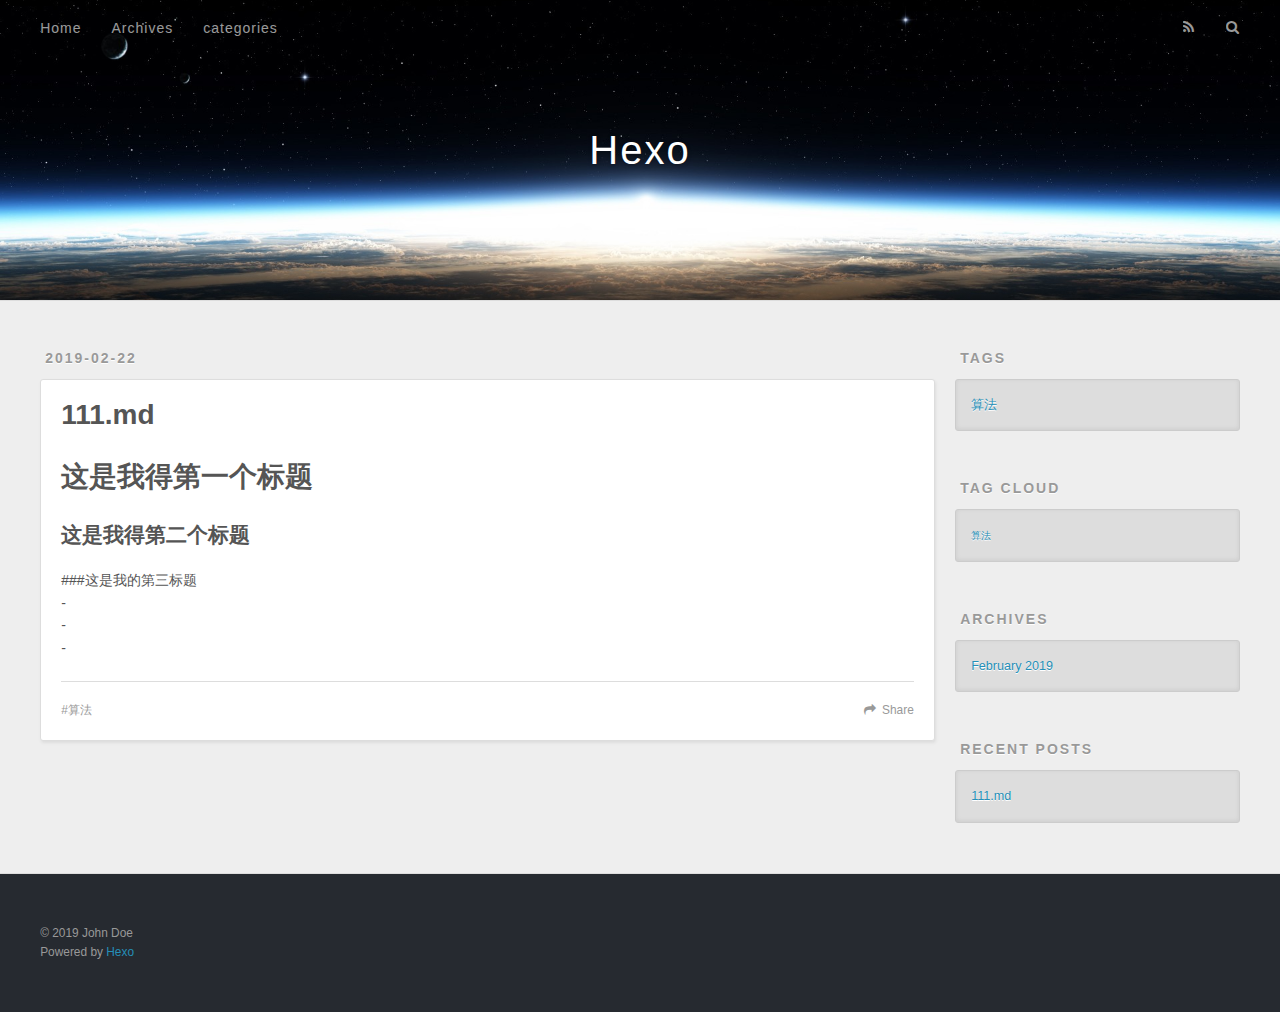
==== index.html @ 203c1c43 "Site updated: 2019-02-23 18:09:06" ====
<!DOCTYPE html>
<html>
<head><meta name="generator" content="Hexo 3.8.0">
  <meta charset="utf-8">
  

  
  <title>Hexo</title>
  <meta name="viewport" content="width=device-width, initial-scale=1, maximum-scale=1">
  <meta property="og:type" content="website">
<meta property="og:title" content="Hexo">
<meta property="og:url" content="https://zhuqingqi.github.io/index.html">
<meta property="og:site_name" content="Hexo">
<meta property="og:locale" content="default">
<meta name="twitter:card" content="summary">
<meta name="twitter:title" content="Hexo">
  
    <link rel="alternate" href="/atom.xml" title="Hexo" type="application/atom+xml">
  
  
    <link rel="icon" href="/favicon.png">
  
  
    <link href="//fonts.googleapis.com/css?family=Source+Code+Pro" rel="stylesheet" type="text/css">
  
  <link rel="stylesheet" href="/css/style.css">
</head>
</html>
<body>
  <div id="container">
    <div id="wrap">
      <header id="header">
  <div id="banner"></div>
  <div id="header-outer" class="outer">
    <div id="header-title" class="inner">
      <h1 id="logo-wrap">
        <a href="/" id="logo">Hexo</a>
      </h1>
      
    </div>
    <div id="header-inner" class="inner">
      <nav id="main-nav">
        <a id="main-nav-toggle" class="nav-icon"></a>
        
          <a class="main-nav-link" href="/">Home</a>
        
          <a class="main-nav-link" href="/archives">Archives</a>
        
          <a class="main-nav-link" href="/categories">categories</a>
        
      </nav>
      <nav id="sub-nav">
        
          <a id="nav-rss-link" class="nav-icon" href="/atom.xml" title="RSS Feed"></a>
        
        <a id="nav-search-btn" class="nav-icon" title="Search"></a>
      </nav>
      <div id="search-form-wrap">
        <form action="//google.com/search" method="get" accept-charset="UTF-8" class="search-form"><input type="search" name="q" class="search-form-input" placeholder="Search"><button type="submit" class="search-form-submit">&#xF002;</button><input type="hidden" name="sitesearch" value="https://zhuqingqi.github.io"></form>
      </div>
    </div>
  </div>
</header>
      <div class="outer">
        <section id="main">
  
    <article id="post-111-md" class="article article-type-post" itemscope itemprop="blogPost">
  <div class="article-meta">
    <a href="/2019/02/22/111-md/" class="article-date">
  <time datetime="2019-02-22T13:10:56.000Z" itemprop="datePublished">2019-02-22</time>
</a>
    
  </div>
  <div class="article-inner">
    
    
      <header class="article-header">
        
  
    <h1 itemprop="name">
      <a class="article-title" href="/2019/02/22/111-md/">111.md</a>
    </h1>
  

      </header>
    
    <div class="article-entry" itemprop="articleBody">
      
        <h1 id="这是我得第一个标题"><a href="#这是我得第一个标题" class="headerlink" title="这是我得第一个标题"></a>这是我得第一个标题</h1><h2 id="这是我得第二个标题"><a href="#这是我得第二个标题" class="headerlink" title="这是我得第二个标题"></a>这是我得第二个标题</h2><p>###这是我的第三标题<br>-<br>-<br>-</p>

      
    </div>
    <footer class="article-footer">
      <a data-url="https://zhuqingqi.github.io/2019/02/22/111-md/" data-id="cjshbnvqf00008svxrhggemdc" class="article-share-link">Share</a>
      
      
  <ul class="article-tag-list"><li class="article-tag-list-item"><a class="article-tag-list-link" href="/tags/算法/">算法</a></li></ul>

    </footer>
  </div>
  
</article>


  


</section>
        
          <aside id="sidebar">
  
    

  
    
  <div class="widget-wrap">
    <h3 class="widget-title">Tags</h3>
    <div class="widget">
      <ul class="tag-list"><li class="tag-list-item"><a class="tag-list-link" href="/tags/算法/">算法</a></li></ul>
    </div>
  </div>


  
    
  <div class="widget-wrap">
    <h3 class="widget-title">Tag Cloud</h3>
    <div class="widget tagcloud">
      <a href="/tags/算法/" style="font-size: 10px;">算法</a>
    </div>
  </div>

  
    
  <div class="widget-wrap">
    <h3 class="widget-title">Archives</h3>
    <div class="widget">
      <ul class="archive-list"><li class="archive-list-item"><a class="archive-list-link" href="/archives/2019/02/">February 2019</a></li></ul>
    </div>
  </div>


  
    
  <div class="widget-wrap">
    <h3 class="widget-title">Recent Posts</h3>
    <div class="widget">
      <ul>
        
          <li>
            <a href="/2019/02/22/111-md/">111.md</a>
          </li>
        
      </ul>
    </div>
  </div>

  
</aside>
        
      </div>
      <footer id="footer">
  
  <div class="outer">
    <div id="footer-info" class="inner">
      &copy; 2019 John Doe<br>
      Powered by <a href="http://hexo.io/" target="_blank">Hexo</a>
    </div>
  </div>
</footer>
    </div>
    <nav id="mobile-nav">
  
    <a href="/" class="mobile-nav-link">Home</a>
  
    <a href="/archives" class="mobile-nav-link">Archives</a>
  
    <a href="/categories" class="mobile-nav-link">categories</a>
  
</nav>
    

<script src="//ajax.googleapis.com/ajax/libs/jquery/2.0.3/jquery.min.js"></script>


  <link rel="stylesheet" href="/fancybox/jquery.fancybox.css">
  <script src="/fancybox/jquery.fancybox.pack.js"></script>


<script src="/js/script.js"></script>



  </div>
</body>
</html>
<a href="https://github.com/zhuqingqi"><img width="149" height="149" src="https://github.blog/wp-content/uploads/2008/12/forkme_right_white_ffffff.png?resize=149%2C149" class="attachment-full size-full" alt="Fork me on GitHub" data-recalc-dims="1"></a>
---- css/style.css ----
body {
  width: 100%;
}
body:before,
body:after {
  content: "";
  display: table;
}
body:after {
  clear: both;
}
html,
body,
div,
span,
applet,
object,
iframe,
h1,
h2,
h3,
h4,
h5,
h6,
p,
blockquote,
pre,
a,
abbr,
acronym,
address,
big,
cite,
code,
del,
dfn,
em,
img,
ins,
kbd,
q,
s,
samp,
small,
strike,
strong,
sub,
sup,
tt,
var,
dl,
dt,
dd,
ol,
ul,
li,
fieldset,
form,
label,
legend,
table,
caption,
tbody,
tfoot,
thead,
tr,
th,
td {
  margin: 0;
  padding: 0;
  border: 0;
  outline: 0;
  font-weight: inherit;
  font-style: inherit;
  font-family: inherit;
  font-size: 100%;
  vertical-align: baseline;
}
body {
  line-height: 1;
  color: #000;
  background: #fff;
}
ol,
ul {
  list-style: none;
}
table {
  border-collapse: separate;
  border-spacing: 0;
  vertical-align: middle;
}
caption,
th,
td {
  text-align: left;
  font-weight: normal;
  vertical-align: middle;
}
a img {
  border: none;
}
input,
button {
  margin: 0;
  padding: 0;
}
input::-moz-focus-inner,
button::-moz-focus-inner {
  border: 0;
  padding: 0;
}
@font-face {
  font-family: FontAwesome;
  font-style: normal;
  font-weight: normal;
  src: url("fonts/fontawesome-webfont.eot?v=#4.0.3");
  src: url("fonts/fontawesome-webfont.eot?#iefix&v=#4.0.3") format("embedded-opentype"), url("fonts/fontawesome-webfont.woff?v=#4.0.3") format("woff"), url("fonts/fontawesome-webfont.ttf?v=#4.0.3") format("truetype"), url("fonts/fontawesome-webfont.svg#fontawesomeregular?v=#4.0.3") format("svg");
}
html,
body,
#container {
  height: 100%;
}
body {
  background: #eee;
  font: 14px -apple-system, BlinkMacSystemFont, "Segoe UI", "Roboto", "Oxygen", "Ubuntu", "Cantarell", "Fira Sans", "Droid Sans", "Helvetica Neue", sans-serif;
  -webkit-text-size-adjust: 100%;
}
.outer {
  max-width: 1220px;
  margin: 0 auto;
  padding: 0 20px;
}
.outer:before,
.outer:after {
  content: "";
  display: table;
}
.outer:after {
  clear: both;
}
.inner {
  display: inline;
  float: left;
  width: 98.33333333333333%;
  margin: 0 0.833333333333333%;
}
.left,
.alignleft {
  float: left;
}
.right,
.alignright {
  float: right;
}
.clear {
  clear: both;
}
#container {
  position: relative;
}
.mobile-nav-on {
  overflow: hidden;
}
#wrap {
  height: 100%;
  width: 100%;
  position: absolute;
  top: 0;
  left: 0;
  -webkit-transition: 0.2s ease-out;
  -moz-transition: 0.2s ease-out;
  -ms-transition: 0.2s ease-out;
  transition: 0.2s ease-out;
  z-index: 1;
  background: #eee;
}
.mobile-nav-on #wrap {
  left: 280px;
}
@media screen and (min-width: 768px) {
  #main {
    display: inline;
    float: left;
    width: 73.33333333333333%;
    margin: 0 0.833333333333333%;
  }
}
.article-date,
.article-category-link,
.archive-year,
.widget-title {
  text-decoration: none;
  text-transform: uppercase;
  letter-spacing: 2px;
  color: #999;
  margin-bottom: 1em;
  margin-left: 5px;
  line-height: 1em;
  text-shadow: 0 1px #fff;
  font-weight: bold;
}
.article-inner,
.archive-article-inner {
  background: #fff;
  -webkit-box-shadow: 1px 2px 3px #ddd;
  box-shadow: 1px 2px 3px #ddd;
  border: 1px solid #ddd;
  border-radius: 3px;
}
.article-entry h1,
.widget h1 {
  font-size: 2em;
}
.article-entry h2,
.widget h2 {
  font-size: 1.5em;
}
.article-entry h3,
.widget h3 {
  font-size: 1.3em;
}
.article-entry h4,
.widget h4 {
  font-size: 1.2em;
}
.article-entry h5,
.widget h5 {
  font-size: 1em;
}
.article-entry h6,
.widget h6 {
  font-size: 1em;
  color: #999;
}
.article-entry hr,
.widget hr {
  border: 1px dashed #ddd;
}
.article-entry strong,
.widget strong {
  font-weight: bold;
}
.article-entry em,
.widget em,
.article-entry cite,
.widget cite {
  font-style: italic;
}
.article-entry sup,
.widget sup,
.article-entry sub,
.widget sub {
  font-size: 0.75em;
  line-height: 0;
  position: relative;
  vertical-align: baseline;
}
.article-entry sup,
.widget sup {
  top: -0.5em;
}
.article-entry sub,
.widget sub {
  bottom: -0.2em;
}
.article-entry small,
.widget small {
  font-size: 0.85em;
}
.article-entry acronym,
.widget acronym,
.article-entry abbr,
.widget abbr {
  border-bottom: 1px dotted;
}
.article-entry ul,
.widget ul,
.article-entry ol,
.widget ol,
.article-entry dl,
.widget dl {
  margin: 0 20px;
  line-height: 1.6em;
}
.article-entry ul ul,
.widget ul ul,
.article-entry ol ul,
.widget ol ul,
.article-entry ul ol,
.widget ul ol,
.article-entry ol ol,
.widget ol ol {
  margin-top: 0;
  margin-bottom: 0;
}
.article-entry ul,
.widget ul {
  list-style: disc;
}
.article-entry ol,
.widget ol {
  list-style: decimal;
}
.article-entry dt,
.widget dt {
  font-weight: bold;
}
#header {
  height: 300px;
  position: relative;
  border-bottom: 1px solid #ddd;
}
#header:before,
#header:after {
  content: "";
  position: absolute;
  left: 0;
  right: 0;
  height: 40px;
}
#header:before {
  top: 0;
  background: -webkit-linear-gradient(rgba(0,0,0,0.2), transparent);
  background: -moz-linear-gradient(rgba(0,0,0,0.2), transparent);
  background: -ms-linear-gradient(rgba(0,0,0,0.2), transparent);
  background: linear-gradient(rgba(0,0,0,0.2), transparent);
}
#header:after {
  bottom: 0;
  background: -webkit-linear-gradient(transparent, rgba(0,0,0,0.2));
  background: -moz-linear-gradient(transparent, rgba(0,0,0,0.2));
  background: -ms-linear-gradient(transparent, rgba(0,0,0,0.2));
  background: linear-gradient(transparent, rgba(0,0,0,0.2));
}
#header-outer {
  height: 100%;
  position: relative;
}
#header-inner {
  position: relative;
  overflow: hidden;
}
#banner {
  position: absolute;
  top: 0;
  left: 0;
  width: 100%;
  height: 100%;
  background: url("images/banner.jpg") center #000;
  -webkit-background-size: cover;
  -moz-background-size: cover;
  background-size: cover;
  z-index: -1;
}
#header-title {
  text-align: center;
  height: 40px;
  position: absolute;
  top: 50%;
  left: 0;
  margin-top: -20px;
}
#logo,
#subtitle {
  text-decoration: none;
  color: #fff;
  font-weight: 300;
  text-shadow: 0 1px 4px rgba(0,0,0,0.3);
}
#logo {
  font-size: 40px;
  line-height: 40px;
  letter-spacing: 2px;
}
#subtitle {
  font-size: 16px;
  line-height: 16px;
  letter-spacing: 1px;
}
#subtitle-wrap {
  margin-top: 16px;
}
#main-nav {
  float: left;
  margin-left: -15px;
}
.nav-icon,
.main-nav-link {
  float: left;
  color: #fff;
  opacity: 0.6;
  text-decoration: none;
  text-shadow: 0 1px rgba(0,0,0,0.2);
  -webkit-transition: opacity 0.2s;
  -moz-transition: opacity 0.2s;
  -ms-transition: opacity 0.2s;
  transition: opacity 0.2s;
  display: block;
  padding: 20px 15px;
}
.nav-icon:hover,
.main-nav-link:hover {
  opacity: 1;
}
.nav-icon {
  font-family: FontAwesome;
  text-align: center;
  font-size: 14px;
  width: 14px;
  height: 14px;
  padding: 20px 15px;
  position: relative;
  cursor: pointer;
}
.main-nav-link {
  font-weight: 300;
  letter-spacing: 1px;
}
@media screen and (max-width: 479px) {
  .main-nav-link {
    display: none;
  }
}
#main-nav-toggle {
  display: none;
}
#main-nav-toggle:before {
  content: "\f0c9";
}
@media screen and (max-width: 479px) {
  #main-nav-toggle {
    display: block;
  }
}
#sub-nav {
  float: right;
  margin-right: -15px;
}
#nav-rss-link:before {
  content: "\f09e";
}
#nav-search-btn:before {
  content: "\f002";
}
#search-form-wrap {
  position: absolute;
  top: 15px;
  width: 150px;
  height: 30px;
  right: -150px;
  opacity: 0;
  -webkit-transition: 0.2s ease-out;
  -moz-transition: 0.2s ease-out;
  -ms-transition: 0.2s ease-out;
  transition: 0.2s ease-out;
}
#search-form-wrap.on {
  opacity: 1;
  right: 0;
}
@media screen and (max-width: 479px) {
  #search-form-wrap {
    width: 100%;
    right: -100%;
  }
}
.search-form {
  position: absolute;
  top: 0;
  left: 0;
  right: 0;
  background: #fff;
  padding: 5px 15px;
  border-radius: 15px;
  -webkit-box-shadow: 0 0 10px rgba(0,0,0,0.3);
  box-shadow: 0 0 10px rgba(0,0,0,0.3);
}
.search-form-input {
  border: none;
  background: none;
  color: #555;
  width: 100%;
  font: 13px -apple-system, BlinkMacSystemFont, "Segoe UI", "Roboto", "Oxygen", "Ubuntu", "Cantarell", "Fira Sans", "Droid Sans", "Helvetica Neue", sans-serif;
  outline: none;
}
.search-form-input::-webkit-search-results-decoration,
.search-form-input::-webkit-search-cancel-button {
  -webkit-appearance: none;
}
.search-form-submit {
  position: absolute;
  top: 50%;
  right: 10px;
  margin-top: -7px;
  font: 13px FontAwesome;
  border: none;
  background: none;
  color: #bbb;
  cursor: pointer;
}
.search-form-submit:hover,
.search-form-submit:focus {
  color: #777;
}
.article {
  margin: 50px 0;
}
.article-inner {
  overflow: hidden;
}
.article-meta:before,
.article-meta:after {
  content: "";
  display: table;
}
.article-meta:after {
  clear: both;
}
.article-date {
  float: left;
}
.article-category {
  float: left;
  line-height: 1em;
  color: #ccc;
  text-shadow: 0 1px #fff;
  margin-left: 8px;
}
.article-category:before {
  content: "\2022";
}
.article-category-link {
  margin: 0 12px 1em;
}
.article-header {
  padding: 20px 20px 0;
}
.article-title {
  text-decoration: none;
  font-size: 2em;
  font-weight: bold;
  color: #555;
  line-height: 1.1em;
  -webkit-transition: color 0.2s;
  -moz-transition: color 0.2s;
  -ms-transition: color 0.2s;
  transition: color 0.2s;
}
a.article-title:hover {
  color: #258fb8;
}
.article-entry {
  color: #555;
  padding: 0 20px;
}
.article-entry:before,
.article-entry:after {
  content: "";
  display: table;
}
.article-entry:after {
  clear: both;
}
.article-entry p,
.article-entry table {
  line-height: 1.6em;
  margin: 1.6em 0;
}
.article-entry h1,
.article-entry h2,
.article-entry h3,
.article-entry h4,
.article-entry h5,
.article-entry h6 {
  font-weight: bold;
}
.article-entry h1,
.article-entry h2,
.article-entry h3,
.article-entry h4,
.article-entry h5,
.article-entry h6 {
  line-height: 1.1em;
  margin: 1.1em 0;
}
.article-entry a {
  color: #258fb8;
  text-decoration: none;
}
.article-entry a:hover {
  text-decoration: underline;
}
.article-entry ul,
.article-entry ol,
.article-entry dl {
  margin-top: 1.6em;
  margin-bottom: 1.6em;
}
.article-entry img,
.article-entry video {
  max-width: 100%;
  height: auto;
  display: block;
  margin: auto;
}
.article-entry iframe {
  border: none;
}
.article-entry table {
  width: 100%;
  border-collapse: collapse;
  border-spacing: 0;
}
.article-entry th {
  font-weight: bold;
  border-bottom: 3px solid #ddd;
  padding-bottom: 0.5em;
}
.article-entry td {
  border-bottom: 1px solid #ddd;
  padding: 10px 0;
}
.article-entry blockquote {
  font-family: Georgia, "Times New Roman", serif;
  font-size: 1.4em;
  margin: 1.6em 20px;
  text-align: center;
}
.article-entry blockquote footer {
  font-size: 14px;
  margin: 1.6em 0;
  font-family: -apple-system, BlinkMacSystemFont, "Segoe UI", "Roboto", "Oxygen", "Ubuntu", "Cantarell", "Fira Sans", "Droid Sans", "Helvetica Neue", sans-serif;
}
.article-entry blockquote footer cite:before {
  content: "—";
  padding: 0 0.5em;
}
.article-entry .pullquote {
  text-align: left;
  width: 45%;
  margin: 0;
}
.article-entry .pullquote.left {
  margin-left: 0.5em;
  margin-right: 1em;
}
.article-entry .pullquote.right {
  margin-right: 0.5em;
  margin-left: 1em;
}
.article-entry .caption {
  color: #999;
  display: block;
  font-size: 0.9em;
  margin-top: 0.5em;
  position: relative;
  text-align: center;
}
.article-entry .video-container {
  position: relative;
  padding-top: 56.25%;
  height: 0;
  overflow: hidden;
}
.article-entry .video-container iframe,
.article-entry .video-container object,
.article-entry .video-container embed {
  position: absolute;
  top: 0;
  left: 0;
  width: 100%;
  height: 100%;
  margin-top: 0;
}
.article-more-link a {
  display: inline-block;
  line-height: 1em;
  padding: 6px 15px;
  border-radius: 15px;
  background: #eee;
  color: #999;
  text-shadow: 0 1px #fff;
  text-decoration: none;
}
.article-more-link a:hover {
  background: #258fb8;
  color: #fff;
  text-decoration: none;
  text-shadow: 0 1px #1e7293;
}
.article-footer {
  font-size: 0.85em;
  line-height: 1.6em;
  border-top: 1px solid #ddd;
  padding-top: 1.6em;
  margin: 0 20px 20px;
}
.article-footer:before,
.article-footer:after {
  content: "";
  display: table;
}
.article-footer:after {
  clear: both;
}
.article-footer a {
  color: #999;
  text-decoration: none;
}
.article-footer a:hover {
  color: #555;
}
.article-tag-list-item {
  float: left;
  margin-right: 10px;
}
.article-tag-list-link:before {
  content: "#";
}
.article-comment-link {
  float: right;
}
.article-comment-link:before {
  content: "\f075";
  font-family: FontAwesome;
  padding-right: 8px;
}
.article-share-link {
  cursor: pointer;
  float: right;
  margin-left: 20px;
}
.article-share-link:before {
  content: "\f064";
  font-family: FontAwesome;
  padding-right: 6px;
}
#article-nav {
  position: relative;
}
#article-nav:before,
#article-nav:after {
  content: "";
  display: table;
}
#article-nav:after {
  clear: both;
}
@media screen and (min-width: 768px) {
  #article-nav {
    margin: 50px 0;
  }
  #article-nav:before {
    width: 8px;
    height: 8px;
    position: absolute;
    top: 50%;
    left: 50%;
    margin-top: -4px;
    margin-left: -4px;
    content: "";
    border-radius: 50%;
    background: #ddd;
    -webkit-box-shadow: 0 1px 2px #fff;
    box-shadow: 0 1px 2px #fff;
  }
}
.article-nav-link-wrap {
  text-decoration: none;
  text-shadow: 0 1px #fff;
  color: #999;
  -webkit-box-sizing: border-box;
  -moz-box-sizing: border-box;
  box-sizing: border-box;
  margin-top: 50px;
  text-align: center;
  display: block;
}
.article-nav-link-wrap:hover {
  color: #555;
}
@media screen and (min-width: 768px) {
  .article-nav-link-wrap {
    width: 50%;
    margin-top: 0;
  }
}
@media screen and (min-width: 768px) {
  #article-nav-newer {
    float: left;
    text-align: right;
    padding-right: 20px;
  }
}
@media screen and (min-width: 768px) {
  #article-nav-older {
    float: right;
    text-align: left;
    padding-left: 20px;
  }
}
.article-nav-caption {
  text-transform: uppercase;
  letter-spacing: 2px;
  color: #ddd;
  line-height: 1em;
  font-weight: bold;
}
#article-nav-newer .article-nav-caption {
  margin-right: -2px;
}
.article-nav-title {
  font-size: 0.85em;
  line-height: 1.6em;
  margin-top: 0.5em;
}
.article-share-box {
  position: absolute;
  display: none;
  background: #fff;
  -webkit-box-shadow: 1px 2px 10px rgba(0,0,0,0.2);
  box-shadow: 1px 2px 10px rgba(0,0,0,0.2);
  border-radius: 3px;
  margin-left: -145px;
  overflow: hidden;
  z-index: 1;
}
.article-share-box.on {
  display: block;
}
.article-share-input {
  width: 100%;
  background: none;
  -webkit-box-sizing: border-box;
  -moz-box-sizing: border-box;
  box-sizing: border-box;
  font: 14px -apple-system, BlinkMacSystemFont, "Segoe UI", "Roboto", "Oxygen", "Ubuntu", "Cantarell", "Fira Sans", "Droid Sans", "Helvetica Neue", sans-serif;
  padding: 0 15px;
  color: #555;
  outline: none;
  border: 1px solid #ddd;
  border-radius: 3px 3px 0 0;
  height: 36px;
  line-height: 36px;
}
.article-share-links {
  background: #eee;
}
.article-share-links:before,
.article-share-links:after {
  content: "";
  display: table;
}
.article-share-links:after {
  clear: both;
}
.article-share-twitter,
.article-share-facebook,
.article-share-pinterest,
.article-share-google {
  width: 50px;
  height: 36px;
  display: block;
  float: left;
  position: relative;
  color: #999;
  text-shadow: 0 1px #fff;
}
.article-share-twitter:before,
.article-share-facebook:before,
.article-share-pinterest:before,
.article-share-google:before {
  font-size: 20px;
  font-family: FontAwesome;
  width: 20px;
  height: 20px;
  position: absolute;
  top: 50%;
  left: 50%;
  margin-top: -10px;
  margin-left: -10px;
  text-align: center;
}
.article-share-twitter:hover,
.article-share-facebook:hover,
.article-share-pinterest:hover,
.article-share-google:hover {
  color: #fff;
}
.article-share-twitter:before {
  content: "\f099";
}
.article-share-twitter:hover {
  background: #00aced;
  text-shadow: 0 1px #008abe;
}
.article-share-facebook:before {
  content: "\f09a";
}
.article-share-facebook:hover {
  background: #3b5998;
  text-shadow: 0 1px #2f477a;
}
.article-share-pinterest:before {
  content: "\f0d2";
}
.article-share-pinterest:hover {
  background: #cb2027;
  text-shadow: 0 1px #a21a1f;
}
.article-share-google:before {
  content: "\f0d5";
}
.article-share-google:hover {
  background: #dd4b39;
  text-shadow: 0 1px #be3221;
}
.article-gallery {
  background: #000;
  position: relative;
}
.article-gallery-photos {
  position: relative;
  overflow: hidden;
}
.article-gallery-img {
  display: none;
  max-width: 100%;
}
.article-gallery-img:first-child {
  display: block;
}
.article-gallery-img.loaded {
  position: absolute;
  display: block;
}
.article-gallery-img img {
  display: block;
  max-width: 100%;
  margin: 0 auto;
}
#comments {
  background: #fff;
  -webkit-box-shadow: 1px 2px 3px #ddd;
  box-shadow: 1px 2px 3px #ddd;
  padding: 20px;
  border: 1px solid #ddd;
  border-radius: 3px;
  margin: 50px 0;
}
#comments a {
  color: #258fb8;
}
.archives-wrap {
  margin: 50px 0;
}
.archives:before,
.archives:after {
  content: "";
  display: table;
}
.archives:after {
  clear: both;
}
.archive-year-wrap {
  margin-bottom: 1em;
}
.archives {
  -webkit-column-gap: 10px;
  -moz-column-gap: 10px;
  column-gap: 10px;
}
@media screen and (min-width: 480px) and (max-width: 767px) {
  .archives {
    -webkit-column-count: 2;
    -moz-column-count: 2;
    column-count: 2;
  }
}
@media screen and (min-width: 768px) {
  .archives {
    -webkit-column-count: 3;
    -moz-column-count: 3;
    column-count: 3;
  }
}
.archive-article {
  -webkit-column-break-inside: avoid;
  page-break-inside: avoid;
  overflow: hidden;
  break-inside: avoid-column;
}
.archive-article-inner {
  padding: 10px;
  margin-bottom: 15px;
}
.archive-article-title {
  text-decoration: none;
  font-weight: bold;
  color: #555;
  -webkit-transition: color 0.2s;
  -moz-transition: color 0.2s;
  -ms-transition: color 0.2s;
  transition: color 0.2s;
  line-height: 1.6em;
}
.archive-article-title:hover {
  color: #258fb8;
}
.archive-article-footer {
  margin-top: 1em;
}
.archive-article-date {
  color: #999;
  text-decoration: none;
  font-size: 0.85em;
  line-height: 1em;
  margin-bottom: 0.5em;
  display: block;
}
#page-nav {
  margin: 50px auto;
  background: #fff;
  -webkit-box-shadow: 1px 2px 3px #ddd;
  box-shadow: 1px 2px 3px #ddd;
  border: 1px solid #ddd;
  border-radius: 3px;
  text-align: center;
  color: #999;
  overflow: hidden;
}
#page-nav:before,
#page-nav:after {
  content: "";
  display: table;
}
#page-nav:after {
  clear: both;
}
#page-nav a,
#page-nav span {
  padding: 10px 20px;
  line-height: 1;
  height: 2ex;
}
#page-nav a {
  color: #999;
  text-decoration: none;
}
#page-nav a:hover {
  background: #999;
  color: #fff;
}
#page-nav .prev {
  float: left;
}
#page-nav .next {
  float: right;
}
#page-nav .page-number {
  display: inline-block;
}
@media screen and (max-width: 479px) {
  #page-nav .page-number {
    display: none;
  }
}
#page-nav .current {
  color: #555;
  font-weight: bold;
}
#page-nav .space {
  color: #ddd;
}
#footer {
  background: #262a30;
  padding: 50px 0;
  border-top: 1px solid #ddd;
  color: #999;
}
#footer a {
  color: #258fb8;
  text-decoration: none;
}
#footer a:hover {
  text-decoration: underline;
}
#footer-info {
  line-height: 1.6em;
  font-size: 0.85em;
}
.article-entry pre,
.article-entry .highlight {
  background: #2d2d2d;
  margin: 0 -20px;
  padding: 15px 20px;
  border-style: solid;
  border-color: #ddd;
  border-width: 1px 0;
  overflow: auto;
  color: #ccc;
  line-height: 22.400000000000002px;
}
.article-entry .highlight .gutter pre,
.article-entry .gist .gist-file .gist-data .line-numbers {
  color: #666;
  font-size: 0.85em;
}
.article-entry pre,
.article-entry code {
  font-family: "Source Code Pro", Consolas, Monaco, Menlo, Consolas, monospace;
}
.article-entry code {
  background: #eee;
  text-shadow: 0 1px #fff;
  padding: 0 0.3em;
}
.article-entry pre code {
  background: none;
  text-shadow: none;
  padding: 0;
}
.article-entry .highlight pre {
  border: none;
  margin: 0;
  padding: 0;
}
.article-entry .highlight table {
  margin: 0;
  width: auto;
}
.article-entry .highlight td {
  border: none;
  padding: 0;
}
.article-entry .highlight figcaption {
  font-size: 0.85em;
  color: #999;
  line-height: 1em;
  margin-bottom: 1em;
}
.article-entry .highlight figcaption:before,
.article-entry .highlight figcaption:after {
  content: "";
  display: table;
}
.article-entry .highlight figcaption:after {
  clear: both;
}
.article-entry .highlight figcaption a {
  float: right;
}
.article-entry .highlight .gutter pre {
  text-align: right;
  padding-right: 20px;
}
.article-entry .highlight .line {
  height: 22.400000000000002px;
}
.article-entry .highlight .line.marked {
  background: #515151;
}
.article-entry .gist {
  margin: 0 -20px;
  border-style: solid;
  border-color: #ddd;
  border-width: 1px 0;
  background: #2d2d2d;
  padding: 15px 20px 15px 0;
}
.article-entry .gist .gist-file {
  border: none;
  font-family: "Source Code Pro", Consolas, Monaco, Menlo, Consolas, monospace;
  margin: 0;
}
.article-entry .gist .gist-file .gist-data {
  background: none;
  border: none;
}
.article-entry .gist .gist-file .gist-data .line-numbers {
  background: none;
  border: none;
  padding: 0 20px 0 0;
}
.article-entry .gist .gist-file .gist-data .line-data {
  padding: 0 !important;
}
.article-entry .gist .gist-file .highlight {
  margin: 0;
  padding: 0;
  border: none;
}
.article-entry .gist .gist-file .gist-meta {
  background: #2d2d2d;
  color: #999;
  font: 0.85em -apple-system, BlinkMacSystemFont, "Segoe UI", "Roboto", "Oxygen", "Ubuntu", "Cantarell", "Fira Sans", "Droid Sans", "Helvetica Neue", sans-serif;
  text-shadow: 0 0;
  padding: 0;
  margin-top: 1em;
  margin-left: 20px;
}
.article-entry .gist .gist-file .gist-meta a {
  color: #258fb8;
  font-weight: normal;
}
.article-entry .gist .gist-file .gist-meta a:hover {
  text-decoration: underline;
}
pre .comment,
pre .title {
  color: #999;
}
pre .variable,
pre .attribute,
pre .tag,
pre .regexp,
pre .ruby .constant,
pre .xml .tag .title,
pre .xml .pi,
pre .xml .doctype,
pre .html .doctype,
pre .css .id,
pre .css .class,
pre .css .pseudo {
  color: #f2777a;
}
pre .number,
pre .preprocessor,
pre .built_in,
pre .literal,
pre .params,
pre .constant {
  color: #f99157;
}
pre .class,
pre .ruby .class .title,
pre .css .rules .attribute {
  color: #9c9;
}
pre .string,
pre .value,
pre .inheritance,
pre .header,
pre .ruby .symbol,
pre .xml .cdata {
  color: #9c9;
}
pre .css .hexcolor {
  color: #6cc;
}
pre .function,
pre .python .decorator,
pre .python .title,
pre .ruby .function .title,
pre .ruby .title .keyword,
pre .perl .sub,
pre .javascript .title,
pre .coffeescript .title {
  color: #69c;
}
pre .keyword,
pre .javascript .function {
  color: #c9c;
}
@media screen and (max-width: 479px) {
  #mobile-nav {
    position: absolute;
    top: 0;
    left: 0;
    width: 280px;
    height: 100%;
    background: #191919;
    border-right: 1px solid #fff;
  }
}
@media screen and (max-width: 479px) {
  .mobile-nav-link {
    display: block;
    color: #999;
    text-decoration: none;
    padding: 15px 20px;
    font-weight: bold;
  }
  .mobile-nav-link:hover {
    color: #fff;
  }
}
@media screen and (min-width: 768px) {
  #sidebar {
    display: inline;
    float: left;
    width: 23.333333333333332%;
    margin: 0 0.833333333333333%;
  }
}
.widget-wrap {
  margin: 50px 0;
}
.widget {
  color: #777;
  text-shadow: 0 1px #fff;
  background: #ddd;
  -webkit-box-shadow: 0 -1px 4px #ccc inset;
  box-shadow: 0 -1px 4px #ccc inset;
  border: 1px solid #ccc;
  padding: 15px;
  border-radius: 3px;
}
.widget a {
  color: #258fb8;
  text-decoration: none;
}
.widget a:hover {
  text-decoration: underline;
}
.widget ul ul,
.widget ol ul,
.widget dl ul,
.widget ul ol,
.widget ol ol,
.widget dl ol,
.widget ul dl,
.widget ol dl,
.widget dl dl {
  margin-left: 15px;
  list-style: disc;
}
.widget {
  line-height: 1.6em;
  word-wrap: break-word;
  font-size: 0.9em;
}
.widget ul,
.widget ol {
  list-style: none;
  margin: 0;
}
.widget ul ul,
.widget ol ul,
.widget ul ol,
.widget ol ol {
  margin: 0 20px;
}
.widget ul ul,
.widget ol ul {
  list-style: disc;
}
.widget ul ol,
.widget ol ol {
  list-style: decimal;
}
.category-list-count,
.tag-list-count,
.archive-list-count {
  padding-left: 5px;
  color: #999;
  font-size: 0.85em;
}
.category-list-count:before,
.tag-list-count:before,
.archive-list-count:before {
  content: "(";
}
.category-list-count:after,
.tag-list-count:after,
.archive-list-count:after {
  content: ")";
}
.tagcloud a {
  margin-right: 5px;
  display: inline-block;
}
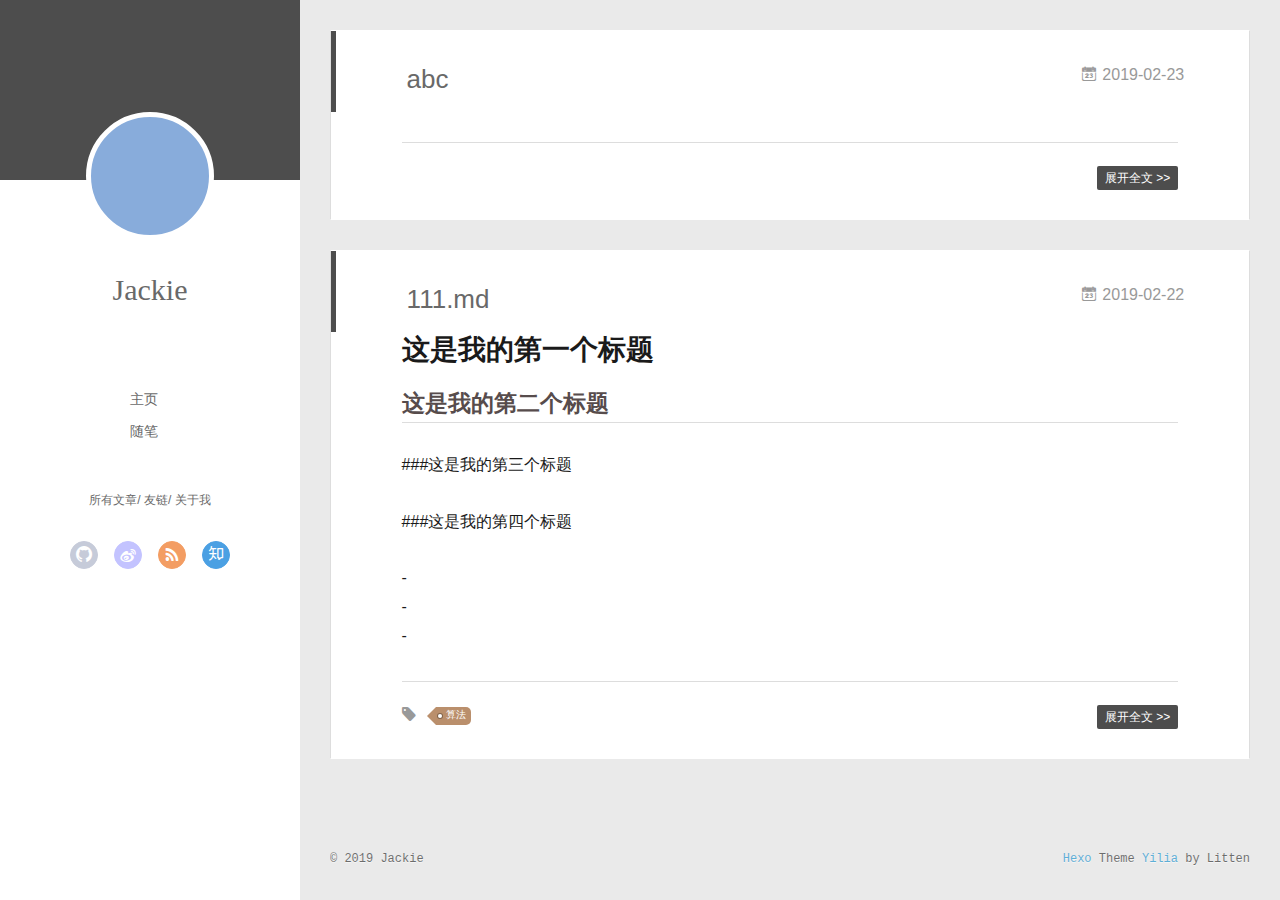
==== commit 7b5d2d8a: "Site updated: 2019-02-23 18:58:01" ====
--- a/index.html
+++ b/index.html
@@ -3,76 +3,219 @@
 <head><meta name="generator" content="Hexo 3.8.0">
   <meta charset="utf-8">
   
-
-  
-  <title>Hexo</title>
+  <meta name="renderer" content="webkit">
+  <meta http-equiv="X-UA-Compatible" content="IE=edge">
+  <link rel="dns-prefetch" href="https://zhuqingqi.github.io">
+  <title>Jackie&#39;s blog</title>
   <meta name="viewport" content="width=device-width, initial-scale=1, maximum-scale=1">
   <meta property="og:type" content="website">
-<meta property="og:title" content="Hexo">
+<meta property="og:title" content="Jackie&#39;s blog">
 <meta property="og:url" content="https://zhuqingqi.github.io/index.html">
-<meta property="og:site_name" content="Hexo">
+<meta property="og:site_name" content="Jackie&#39;s blog">
 <meta property="og:locale" content="default">
 <meta name="twitter:card" content="summary">
-<meta name="twitter:title" content="Hexo">
-  
-    <link rel="alternate" href="/atom.xml" title="Hexo" type="application/atom+xml">
+<meta name="twitter:title" content="Jackie&#39;s blog">
+  
+    <link rel="alternative" href="/atom.xml" title="Jackie&#39;s blog" type="application/atom+xml">
   
   
     <link rel="icon" href="/favicon.png">
   
-  
-    <link href="//fonts.googleapis.com/css?family=Source+Code+Pro" rel="stylesheet" type="text/css">
-  
-  <link rel="stylesheet" href="/css/style.css">
+  <link rel="stylesheet" type="text/css" href="/./main.0cf68a.css">
+  <style type="text/css">
+  
+    #container.show {
+      background: linear-gradient(200deg,#a0cfe4,#e8c37e);
+    }
+  </style>
+  
+
+  
+
 </head>
 </html>
 <body>
-  <div id="container">
-    <div id="wrap">
-      <header id="header">
-  <div id="banner"></div>
-  <div id="header-outer" class="outer">
-    <div id="header-title" class="inner">
-      <h1 id="logo-wrap">
-        <a href="/" id="logo">Hexo</a>
-      </h1>
-      
-    </div>
-    <div id="header-inner" class="inner">
-      <nav id="main-nav">
-        <a id="main-nav-toggle" class="nav-icon"></a>
-        
-          <a class="main-nav-link" href="/">Home</a>
-        
-          <a class="main-nav-link" href="/archives">Archives</a>
-        
-          <a class="main-nav-link" href="/categories">categories</a>
-        
-      </nav>
-      <nav id="sub-nav">
-        
-          <a id="nav-rss-link" class="nav-icon" href="/atom.xml" title="RSS Feed"></a>
-        
-        <a id="nav-search-btn" class="nav-icon" title="Search"></a>
-      </nav>
-      <div id="search-form-wrap">
-        <form action="//google.com/search" method="get" accept-charset="UTF-8" class="search-form"><input type="search" name="q" class="search-form-input" placeholder="Search"><button type="submit" class="search-form-submit">&#xF002;</button><input type="hidden" name="sitesearch" value="https://zhuqingqi.github.io"></form>
-      </div>
+  <div id="container" q-class="show:isCtnShow">
+    <canvas id="anm-canvas" class="anm-canvas"></canvas>
+    <div class="left-col" q-class="show:isShow">
+      
+<div class="overlay" style="background: #4d4d4d"></div>
+<div class="intrude-less">
+	<header id="header" class="inner">
+		<a href="/" class="profilepic">
+			<img src class="js-avatar">
+		</a>
+		<hgroup>
+		  <h1 class="header-author"><a href="/">Jackie</a></h1>
+		</hgroup>
+		
+
+		<nav class="header-menu">
+			<ul>
+			
+				<li><a href="/">主页</a></li>
+	        
+				<li><a href="/tags/随笔/">随笔</a></li>
+	        
+			</ul>
+		</nav>
+		<nav class="header-smart-menu">
+    		
+    			
+    			<a q-on="click: openSlider(e, 'innerArchive')" href="javascript:void(0)">所有文章</a>
+    			
+            
+    			
+    			<a q-on="click: openSlider(e, 'friends')" href="javascript:void(0)">友链</a>
+    			
+            
+    			
+    			<a q-on="click: openSlider(e, 'aboutme')" href="javascript:void(0)">关于我</a>
+    			
+            
+		</nav>
+		<nav class="header-nav">
+			<div class="social">
+				
+					<a class="github" target="_blank" href="#" title="github"><i class="icon-github"></i></a>
+		        
+					<a class="weibo" target="_blank" href="#" title="weibo"><i class="icon-weibo"></i></a>
+		        
+					<a class="rss" target="_blank" href="#" title="rss"><i class="icon-rss"></i></a>
+		        
+					<a class="zhihu" target="_blank" href="#" title="zhihu"><i class="icon-zhihu"></i></a>
+		        
+			</div>
+		</nav>
+	</header>		
+</div>
+
+    </div>
+    <div class="mid-col" q-class="show:isShow,hide:isShow|isFalse">
+      
+<nav id="mobile-nav">
+  	<div class="overlay js-overlay" style="background: #4d4d4d"></div>
+	<div class="btnctn js-mobile-btnctn">
+  		<div class="slider-trigger list" q-on="click: openSlider(e)"><i class="icon icon-sort"></i></div>
+	</div>
+	<div class="intrude-less">
+		<header id="header" class="inner">
+			<div class="profilepic">
+				<img src class="js-avatar">
+			</div>
+			<hgroup>
+			  <h1 class="header-author js-header-author">Jackie</h1>
+			</hgroup>
+			
+			
+			
+				
+			
+				
+			
+			
+			
+			<nav class="header-nav">
+				<div class="social">
+					
+						<a class="github" target="_blank" href="#" title="github"><i class="icon-github"></i></a>
+			        
+						<a class="weibo" target="_blank" href="#" title="weibo"><i class="icon-weibo"></i></a>
+			        
+						<a class="rss" target="_blank" href="#" title="rss"><i class="icon-rss"></i></a>
+			        
+						<a class="zhihu" target="_blank" href="#" title="zhihu"><i class="icon-zhihu"></i></a>
+			        
+				</div>
+			</nav>
+
+			<nav class="header-menu js-header-menu">
+				<ul style="width: 50%">
+				
+				
+					<li style="width: 50%"><a href="/">主页</a></li>
+		        
+					<li style="width: 50%"><a href="/tags/随笔/">随笔</a></li>
+		        
+				</ul>
+			</nav>
+		</header>				
+	</div>
+	<div class="mobile-mask" style="display:none" q-show="isShow"></div>
+</nav>
+
+      <div id="wrapper" class="body-wrap">
+        <div class="menu-l">
+          <div class="canvas-wrap">
+            <canvas data-colors="#eaeaea" data-sectionHeight="100" data-contentId="js-content" id="myCanvas1" class="anm-canvas"></canvas>
+          </div>
+          <div id="js-content" class="content-ll">
+            
+  
+    <article id="post-abc" class="article article-type-post  article-index" itemscope itemprop="blogPost">
+  <div class="article-inner">
+    
+      <header class="article-header">
+        
+  
+    <h1 itemprop="name">
+      <a class="article-title" href="/2019/02/23/abc/">abc</a>
+    </h1>
+  
+
+        
+        <a href="/2019/02/23/abc/" class="archive-article-date">
+  	<time datetime="2019-02-23T10:50:30.000Z" itemprop="datePublished"><i class="icon-calendar icon"></i>2019-02-23</time>
+</a>
+        
+      </header>
+    
+    <div class="article-entry" itemprop="articleBody">
+      
+        
+      
+
+      
+    </div>
+    <div class="article-info article-info-index">
+      
+      
+      
+
+      
+        <p class="article-more-link">
+          <a class="article-more-a" href="/2019/02/23/abc/">展开全文 >></a>
+        </p>
+      
+
+      
+      <div class="clearfix"></div>
     </div>
   </div>
-</header>
-      <div class="outer">
-        <section id="main">
-  
-    <article id="post-111-md" class="article article-type-post" itemscope itemprop="blogPost">
-  <div class="article-meta">
-    <a href="/2019/02/22/111-md/" class="article-date">
-  <time datetime="2019-02-22T13:10:56.000Z" itemprop="datePublished">2019-02-22</time>
-</a>
-    
-  </div>
+</article>
+
+<aside class="wrap-side-operation">
+    <div class="mod-side-operation">
+        
+        <div class="jump-container" id="js-jump-container" style="display:none;">
+            <a href="javascript:void(0)" class="mod-side-operation__jump-to-top">
+                <i class="icon-font icon-back"></i>
+            </a>
+            <div id="js-jump-plan-container" class="jump-plan-container" style="top: -11px;">
+                <i class="icon-font icon-plane jump-plane"></i>
+            </div>
+        </div>
+        
+        
+    </div>
+</aside>
+
+
+
+
+  
+    <article id="post-111-md" class="article article-type-post  article-index" itemscope itemprop="blogPost">
   <div class="article-inner">
-    
     
       <header class="article-header">
         
@@ -82,116 +225,321 @@
     </h1>
   
 
+        
+        <a href="/2019/02/22/111-md/" class="archive-article-date">
+  	<time datetime="2019-02-22T13:10:56.000Z" itemprop="datePublished"><i class="icon-calendar icon"></i>2019-02-22</time>
+</a>
+        
       </header>
     
     <div class="article-entry" itemprop="articleBody">
       
-        <h1 id="这是我得第一个标题"><a href="#这是我得第一个标题" class="headerlink" title="这是我得第一个标题"></a>这是我得第一个标题</h1><h2 id="这是我得第二个标题"><a href="#这是我得第二个标题" class="headerlink" title="这是我得第二个标题"></a>这是我得第二个标题</h2><p>###这是我的第三标题<br>-<br>-<br>-</p>
-
-      
-    </div>
-    <footer class="article-footer">
-      <a data-url="https://zhuqingqi.github.io/2019/02/22/111-md/" data-id="cjshbnvqf00008svxrhggemdc" class="article-share-link">Share</a>
-      
-      
-  <ul class="article-tag-list"><li class="article-tag-list-item"><a class="article-tag-list-link" href="/tags/算法/">算法</a></li></ul>
-
-    </footer>
+        <h1 id="这是我的第一个标题"><a href="#这是我的第一个标题" class="headerlink" title="这是我的第一个标题"></a>这是我的第一个标题</h1><h2 id="这是我的第二个标题"><a href="#这是我的第二个标题" class="headerlink" title="这是我的第二个标题"></a>这是我的第二个标题</h2><p>###这是我的第三个标题</p>
+<p>###这是我的第四个标题</p>
+<p>-<br>-<br>-</p>
+
+      
+
+      
+    </div>
+    <div class="article-info article-info-index">
+      
+      
+	<div class="article-tag tagcloud">
+		<i class="icon-price-tags icon"></i>
+		<ul class="article-tag-list">
+			 
+        		<li class="article-tag-list-item">
+        			<a href="javascript:void(0)" class="js-tag article-tag-list-link color3">算法</a>
+        		</li>
+      		
+		</ul>
+	</div>
+
+      
+
+      
+        <p class="article-more-link">
+          <a class="article-more-a" href="/2019/02/22/111-md/">展开全文 >></a>
+        </p>
+      
+
+      
+      <div class="clearfix"></div>
+    </div>
   </div>
-  
 </article>
 
-
-  
-
-
-</section>
-        
-          <aside id="sidebar">
-  
-    
-
-  
-    
-  <div class="widget-wrap">
-    <h3 class="widget-title">Tags</h3>
-    <div class="widget">
-      <ul class="tag-list"><li class="tag-list-item"><a class="tag-list-link" href="/tags/算法/">算法</a></li></ul>
-    </div>
-  </div>
-
-
-  
-    
-  <div class="widget-wrap">
-    <h3 class="widget-title">Tag Cloud</h3>
-    <div class="widget tagcloud">
-      <a href="/tags/算法/" style="font-size: 10px;">算法</a>
-    </div>
-  </div>
-
-  
-    
-  <div class="widget-wrap">
-    <h3 class="widget-title">Archives</h3>
-    <div class="widget">
-      <ul class="archive-list"><li class="archive-list-item"><a class="archive-list-link" href="/archives/2019/02/">February 2019</a></li></ul>
-    </div>
-  </div>
-
-
-  
-    
-  <div class="widget-wrap">
-    <h3 class="widget-title">Recent Posts</h3>
-    <div class="widget">
-      <ul>
-        
-          <li>
-            <a href="/2019/02/22/111-md/">111.md</a>
-          </li>
-        
-      </ul>
-    </div>
-  </div>
-
-  
+<aside class="wrap-side-operation">
+    <div class="mod-side-operation">
+        
+        <div class="jump-container" id="js-jump-container" style="display:none;">
+            <a href="javascript:void(0)" class="mod-side-operation__jump-to-top">
+                <i class="icon-font icon-back"></i>
+            </a>
+            <div id="js-jump-plan-container" class="jump-plan-container" style="top: -11px;">
+                <i class="icon-font icon-plane jump-plane"></i>
+            </div>
+        </div>
+        
+        
+    </div>
 </aside>
-        
+
+
+
+
+  
+  
+
+
+          </div>
+        </div>
       </div>
       <footer id="footer">
-  
   <div class="outer">
-    <div id="footer-info" class="inner">
-      &copy; 2019 John Doe<br>
-      Powered by <a href="http://hexo.io/" target="_blank">Hexo</a>
+    <div id="footer-info">
+    	<div class="footer-left">
+    		&copy; 2019 Jackie
+    	</div>
+      	<div class="footer-right">
+      		<a href="http://hexo.io/" target="_blank">Hexo</a>  Theme <a href="https://github.com/litten/hexo-theme-yilia" target="_blank">Yilia</a> by Litten
+      	</div>
     </div>
   </div>
 </footer>
     </div>
-    <nav id="mobile-nav">
-  
-    <a href="/" class="mobile-nav-link">Home</a>
-  
-    <a href="/archives" class="mobile-nav-link">Archives</a>
-  
-    <a href="/categories" class="mobile-nav-link">categories</a>
-  
-</nav>
-    
-
-<script src="//ajax.googleapis.com/ajax/libs/jquery/2.0.3/jquery.min.js"></script>
-
-
-  <link rel="stylesheet" href="/fancybox/jquery.fancybox.css">
-  <script src="/fancybox/jquery.fancybox.pack.js"></script>
-
-
-<script src="/js/script.js"></script>
-
-
-
+    <script>
+	var yiliaConfig = {
+		mathjax: false,
+		isHome: true,
+		isPost: false,
+		isArchive: false,
+		isTag: false,
+		isCategory: false,
+		open_in_new: false,
+		toc_hide_index: true,
+		root: "/",
+		innerArchive: true,
+		showTags: false
+	}
+</script>
+
+<script>!function(t){function n(e){if(r[e])return r[e].exports;var i=r[e]={exports:{},id:e,loaded:!1};return t[e].call(i.exports,i,i.exports,n),i.loaded=!0,i.exports}var r={};n.m=t,n.c=r,n.p="./",n(0)}([function(t,n,r){r(195),t.exports=r(191)},function(t,n,r){var e=r(3),i=r(52),o=r(27),u=r(28),c=r(53),f="prototype",a=function(t,n,r){var s,l,h,v,p=t&a.F,d=t&a.G,y=t&a.S,g=t&a.P,b=t&a.B,m=d?e:y?e[n]||(e[n]={}):(e[n]||{})[f],x=d?i:i[n]||(i[n]={}),w=x[f]||(x[f]={});d&&(r=n);for(s in r)l=!p&&m&&void 0!==m[s],h=(l?m:r)[s],v=b&&l?c(h,e):g&&"function"==typeof h?c(Function.call,h):h,m&&u(m,s,h,t&a.U),x[s]!=h&&o(x,s,v),g&&w[s]!=h&&(w[s]=h)};e.core=i,a.F=1,a.G=2,a.S=4,a.P=8,a.B=16,a.W=32,a.U=64,a.R=128,t.exports=a},function(t,n,r){var e=r(6);t.exports=function(t){if(!e(t))throw TypeError(t+" is not an object!");return t}},function(t,n){var r=t.exports="undefined"!=typeof window&&window.Math==Math?window:"undefined"!=typeof self&&self.Math==Math?self:Function("return this")();"number"==typeof __g&&(__g=r)},function(t,n){t.exports=function(t){try{return!!t()}catch(t){return!0}}},function(t,n){var r=t.exports="undefined"!=typeof window&&window.Math==Math?window:"undefined"!=typeof self&&self.Math==Math?self:Function("return this")();"number"==typeof __g&&(__g=r)},function(t,n){t.exports=function(t){return"object"==typeof t?null!==t:"function"==typeof t}},function(t,n,r){var e=r(126)("wks"),i=r(76),o=r(3).Symbol,u="function"==typeof o;(t.exports=function(t){return e[t]||(e[t]=u&&o[t]||(u?o:i)("Symbol."+t))}).store=e},function(t,n){var r={}.hasOwnProperty;t.exports=function(t,n){return r.call(t,n)}},function(t,n,r){var e=r(94),i=r(33);t.exports=function(t){return e(i(t))}},function(t,n,r){t.exports=!r(4)(function(){return 7!=Object.defineProperty({},"a",{get:function(){return 7}}).a})},function(t,n,r){var e=r(2),i=r(167),o=r(50),u=Object.defineProperty;n.f=r(10)?Object.defineProperty:function(t,n,r){if(e(t),n=o(n,!0),e(r),i)try{return u(t,n,r)}catch(t){}if("get"in r||"set"in r)throw TypeError("Accessors not supported!");return"value"in r&&(t[n]=r.value),t}},function(t,n,r){t.exports=!r(18)(function(){return 7!=Object.defineProperty({},"a",{get:function(){return 7}}).a})},function(t,n,r){var e=r(14),i=r(22);t.exports=r(12)?function(t,n,r){return e.f(t,n,i(1,r))}:function(t,n,r){return t[n]=r,t}},function(t,n,r){var e=r(20),i=r(58),o=r(42),u=Object.defineProperty;n.f=r(12)?Object.defineProperty:function(t,n,r){if(e(t),n=o(n,!0),e(r),i)try{return u(t,n,r)}catch(t){}if("get"in r||"set"in r)throw TypeError("Accessors not supported!");return"value"in r&&(t[n]=r.value),t}},function(t,n,r){var e=r(40)("wks"),i=r(23),o=r(5).Symbol,u="function"==typeof o;(t.exports=function(t){return e[t]||(e[t]=u&&o[t]||(u?o:i)("Symbol."+t))}).store=e},function(t,n,r){var e=r(67),i=Math.min;t.exports=function(t){return t>0?i(e(t),9007199254740991):0}},function(t,n,r){var e=r(46);t.exports=function(t){return Object(e(t))}},function(t,n){t.exports=function(t){try{return!!t()}catch(t){return!0}}},function(t,n,r){var e=r(63),i=r(34);t.exports=Object.keys||function(t){return e(t,i)}},function(t,n,r){var e=r(21);t.exports=function(t){if(!e(t))throw TypeError(t+" is not an object!");return t}},function(t,n){t.exports=function(t){return"object"==typeof t?null!==t:"function"==typeof t}},function(t,n){t.exports=function(t,n){return{enumerable:!(1&t),configurable:!(2&t),writable:!(4&t),value:n}}},function(t,n){var r=0,e=Math.random();t.exports=function(t){return"Symbol(".concat(void 0===t?"":t,")_",(++r+e).toString(36))}},function(t,n){var r={}.hasOwnProperty;t.exports=function(t,n){return r.call(t,n)}},function(t,n){var r=t.exports={version:"2.4.0"};"number"==typeof __e&&(__e=r)},function(t,n){t.exports=function(t){if("function"!=typeof t)throw TypeError(t+" is not a function!");return t}},function(t,n,r){var e=r(11),i=r(66);t.exports=r(10)?function(t,n,r){return e.f(t,n,i(1,r))}:function(t,n,r){return t[n]=r,t}},function(t,n,r){var e=r(3),i=r(27),o=r(24),u=r(76)("src"),c="toString",f=Function[c],a=(""+f).split(c);r(52).inspectSource=function(t){return f.call(t)},(t.exports=function(t,n,r,c){var f="function"==typeof r;f&&(o(r,"name")||i(r,"name",n)),t[n]!==r&&(f&&(o(r,u)||i(r,u,t[n]?""+t[n]:a.join(String(n)))),t===e?t[n]=r:c?t[n]?t[n]=r:i(t,n,r):(delete t[n],i(t,n,r)))})(Function.prototype,c,function(){return"function"==typeof this&&this[u]||f.call(this)})},function(t,n,r){var e=r(1),i=r(4),o=r(46),u=function(t,n,r,e){var i=String(o(t)),u="<"+n;return""!==r&&(u+=" "+r+'="'+String(e).replace(/"/g,"&quot;")+'"'),u+">"+i+"</"+n+">"};t.exports=function(t,n){var r={};r[t]=n(u),e(e.P+e.F*i(function(){var n=""[t]('"');return n!==n.toLowerCase()||n.split('"').length>3}),"String",r)}},function(t,n,r){var e=r(115),i=r(46);t.exports=function(t){return e(i(t))}},function(t,n,r){var e=r(116),i=r(66),o=r(30),u=r(50),c=r(24),f=r(167),a=Object.getOwnPropertyDescriptor;n.f=r(10)?a:function(t,n){if(t=o(t),n=u(n,!0),f)try{return a(t,n)}catch(t){}if(c(t,n))return i(!e.f.call(t,n),t[n])}},function(t,n,r){var e=r(24),i=r(17),o=r(145)("IE_PROTO"),u=Object.prototype;t.exports=Object.getPrototypeOf||function(t){return t=i(t),e(t,o)?t[o]:"function"==typeof t.constructor&&t instanceof t.constructor?t.constructor.prototype:t instanceof Object?u:null}},function(t,n){t.exports=function(t){if(void 0==t)throw TypeError("Can't call method on  "+t);return t}},function(t,n){t.exports="constructor,hasOwnProperty,isPrototypeOf,propertyIsEnumerable,toLocaleString,toString,valueOf".split(",")},function(t,n){t.exports={}},function(t,n){t.exports=!0},function(t,n){n.f={}.propertyIsEnumerable},function(t,n,r){var e=r(14).f,i=r(8),o=r(15)("toStringTag");t.exports=function(t,n,r){t&&!i(t=r?t:t.prototype,o)&&e(t,o,{configurable:!0,value:n})}},function(t,n,r){var e=r(40)("keys"),i=r(23);t.exports=function(t){return e[t]||(e[t]=i(t))}},function(t,n,r){var e=r(5),i="__core-js_shared__",o=e[i]||(e[i]={});t.exports=function(t){return o[t]||(o[t]={})}},function(t,n){var r=Math.ceil,e=Math.floor;t.exports=function(t){return isNaN(t=+t)?0:(t>0?e:r)(t)}},function(t,n,r){var e=r(21);t.exports=function(t,n){if(!e(t))return t;var r,i;if(n&&"function"==typeof(r=t.toString)&&!e(i=r.call(t)))return i;if("function"==typeof(r=t.valueOf)&&!e(i=r.call(t)))return i;if(!n&&"function"==typeof(r=t.toString)&&!e(i=r.call(t)))return i;throw TypeError("Can't convert object to primitive value")}},function(t,n,r){var e=r(5),i=r(25),o=r(36),u=r(44),c=r(14).f;t.exports=function(t){var n=i.Symbol||(i.Symbol=o?{}:e.Symbol||{});"_"==t.charAt(0)||t in n||c(n,t,{value:u.f(t)})}},function(t,n,r){n.f=r(15)},function(t,n){var r={}.toString;t.exports=function(t){return r.call(t).slice(8,-1)}},function(t,n){t.exports=function(t){if(void 0==t)throw TypeError("Can't call method on  "+t);return t}},function(t,n,r){var e=r(4);t.exports=function(t,n){return!!t&&e(function(){n?t.call(null,function(){},1):t.call(null)})}},function(t,n,r){var e=r(53),i=r(115),o=r(17),u=r(16),c=r(203);t.exports=function(t,n){var r=1==t,f=2==t,a=3==t,s=4==t,l=6==t,h=5==t||l,v=n||c;return function(n,c,p){for(var d,y,g=o(n),b=i(g),m=e(c,p,3),x=u(b.length),w=0,S=r?v(n,x):f?v(n,0):void 0;x>w;w++)if((h||w in b)&&(d=b[w],y=m(d,w,g),t))if(r)S[w]=y;else if(y)switch(t){case 3:return!0;case 5:return d;case 6:return w;case 2:S.push(d)}else if(s)return!1;return l?-1:a||s?s:S}}},function(t,n,r){var e=r(1),i=r(52),o=r(4);t.exports=function(t,n){var r=(i.Object||{})[t]||Object[t],u={};u[t]=n(r),e(e.S+e.F*o(function(){r(1)}),"Object",u)}},function(t,n,r){var e=r(6);t.exports=function(t,n){if(!e(t))return t;var r,i;if(n&&"function"==typeof(r=t.toString)&&!e(i=r.call(t)))return i;if("function"==typeof(r=t.valueOf)&&!e(i=r.call(t)))return i;if(!n&&"function"==typeof(r=t.toString)&&!e(i=r.call(t)))return i;throw TypeError("Can't convert object to primitive value")}},function(t,n,r){var e=r(5),i=r(25),o=r(91),u=r(13),c="prototype",f=function(t,n,r){var a,s,l,h=t&f.F,v=t&f.G,p=t&f.S,d=t&f.P,y=t&f.B,g=t&f.W,b=v?i:i[n]||(i[n]={}),m=b[c],x=v?e:p?e[n]:(e[n]||{})[c];v&&(r=n);for(a in r)(s=!h&&x&&void 0!==x[a])&&a in b||(l=s?x[a]:r[a],b[a]=v&&"function"!=typeof x[a]?r[a]:y&&s?o(l,e):g&&x[a]==l?function(t){var n=function(n,r,e){if(this instanceof t){switch(arguments.length){case 0:return new t;case 1:return new t(n);case 2:return new t(n,r)}return new t(n,r,e)}return t.apply(this,arguments)};return n[c]=t[c],n}(l):d&&"function"==typeof l?o(Function.call,l):l,d&&((b.virtual||(b.virtual={}))[a]=l,t&f.R&&m&&!m[a]&&u(m,a,l)))};f.F=1,f.G=2,f.S=4,f.P=8,f.B=16,f.W=32,f.U=64,f.R=128,t.exports=f},function(t,n){var r=t.exports={version:"2.4.0"};"number"==typeof __e&&(__e=r)},function(t,n,r){var e=r(26);t.exports=function(t,n,r){if(e(t),void 0===n)return t;switch(r){case 1:return function(r){return t.call(n,r)};case 2:return function(r,e){return t.call(n,r,e)};case 3:return function(r,e,i){return t.call(n,r,e,i)}}return function(){return t.apply(n,arguments)}}},function(t,n,r){var e=r(183),i=r(1),o=r(126)("metadata"),u=o.store||(o.store=new(r(186))),c=function(t,n,r){var i=u.get(t);if(!i){if(!r)return;u.set(t,i=new e)}var o=i.get(n);if(!o){if(!r)return;i.set(n,o=new e)}return o},f=function(t,n,r){var e=c(n,r,!1);return void 0!==e&&e.has(t)},a=function(t,n,r){var e=c(n,r,!1);return void 0===e?void 0:e.get(t)},s=function(t,n,r,e){c(r,e,!0).set(t,n)},l=function(t,n){var r=c(t,n,!1),e=[];return r&&r.forEach(function(t,n){e.push(n)}),e},h=function(t){return void 0===t||"symbol"==typeof t?t:String(t)},v=function(t){i(i.S,"Reflect",t)};t.exports={store:u,map:c,has:f,get:a,set:s,keys:l,key:h,exp:v}},function(t,n,r){"use strict";if(r(10)){var e=r(69),i=r(3),o=r(4),u=r(1),c=r(127),f=r(152),a=r(53),s=r(68),l=r(66),h=r(27),v=r(73),p=r(67),d=r(16),y=r(75),g=r(50),b=r(24),m=r(180),x=r(114),w=r(6),S=r(17),_=r(137),O=r(70),E=r(32),P=r(71).f,j=r(154),F=r(76),M=r(7),A=r(48),N=r(117),T=r(146),I=r(155),k=r(80),L=r(123),R=r(74),C=r(130),D=r(160),U=r(11),W=r(31),G=U.f,B=W.f,V=i.RangeError,z=i.TypeError,q=i.Uint8Array,K="ArrayBuffer",J="Shared"+K,Y="BYTES_PER_ELEMENT",H="prototype",$=Array[H],X=f.ArrayBuffer,Q=f.DataView,Z=A(0),tt=A(2),nt=A(3),rt=A(4),et=A(5),it=A(6),ot=N(!0),ut=N(!1),ct=I.values,ft=I.keys,at=I.entries,st=$.lastIndexOf,lt=$.reduce,ht=$.reduceRight,vt=$.join,pt=$.sort,dt=$.slice,yt=$.toString,gt=$.toLocaleString,bt=M("iterator"),mt=M("toStringTag"),xt=F("typed_constructor"),wt=F("def_constructor"),St=c.CONSTR,_t=c.TYPED,Ot=c.VIEW,Et="Wrong length!",Pt=A(1,function(t,n){return Tt(T(t,t[wt]),n)}),jt=o(function(){return 1===new q(new Uint16Array([1]).buffer)[0]}),Ft=!!q&&!!q[H].set&&o(function(){new q(1).set({})}),Mt=function(t,n){if(void 0===t)throw z(Et);var r=+t,e=d(t);if(n&&!m(r,e))throw V(Et);return e},At=function(t,n){var r=p(t);if(r<0||r%n)throw V("Wrong offset!");return r},Nt=function(t){if(w(t)&&_t in t)return t;throw z(t+" is not a typed array!")},Tt=function(t,n){if(!(w(t)&&xt in t))throw z("It is not a typed array constructor!");return new t(n)},It=function(t,n){return kt(T(t,t[wt]),n)},kt=function(t,n){for(var r=0,e=n.length,i=Tt(t,e);e>r;)i[r]=n[r++];return i},Lt=function(t,n,r){G(t,n,{get:function(){return this._d[r]}})},Rt=function(t){var n,r,e,i,o,u,c=S(t),f=arguments.length,s=f>1?arguments[1]:void 0,l=void 0!==s,h=j(c);if(void 0!=h&&!_(h)){for(u=h.call(c),e=[],n=0;!(o=u.next()).done;n++)e.push(o.value);c=e}for(l&&f>2&&(s=a(s,arguments[2],2)),n=0,r=d(c.length),i=Tt(this,r);r>n;n++)i[n]=l?s(c[n],n):c[n];return i},Ct=function(){for(var t=0,n=arguments.length,r=Tt(this,n);n>t;)r[t]=arguments[t++];return r},Dt=!!q&&o(function(){gt.call(new q(1))}),Ut=function(){return gt.apply(Dt?dt.call(Nt(this)):Nt(this),arguments)},Wt={copyWithin:function(t,n){return D.call(Nt(this),t,n,arguments.length>2?arguments[2]:void 0)},every:function(t){return rt(Nt(this),t,arguments.length>1?arguments[1]:void 0)},fill:function(t){return C.apply(Nt(this),arguments)},filter:function(t){return It(this,tt(Nt(this),t,arguments.length>1?arguments[1]:void 0))},find:function(t){return et(Nt(this),t,arguments.length>1?arguments[1]:void 0)},findIndex:function(t){return it(Nt(this),t,arguments.length>1?arguments[1]:void 0)},forEach:function(t){Z(Nt(this),t,arguments.length>1?arguments[1]:void 0)},indexOf:function(t){return ut(Nt(this),t,arguments.length>1?arguments[1]:void 0)},includes:function(t){return ot(Nt(this),t,arguments.length>1?arguments[1]:void 0)},join:function(t){return vt.apply(Nt(this),arguments)},lastIndexOf:function(t){return st.apply(Nt(this),arguments)},map:function(t){return Pt(Nt(this),t,arguments.length>1?arguments[1]:void 0)},reduce:function(t){return lt.apply(Nt(this),arguments)},reduceRight:function(t){return ht.apply(Nt(this),arguments)},reverse:function(){for(var t,n=this,r=Nt(n).length,e=Math.floor(r/2),i=0;i<e;)t=n[i],n[i++]=n[--r],n[r]=t;return n},some:function(t){return nt(Nt(this),t,arguments.length>1?arguments[1]:void 0)},sort:function(t){return pt.call(Nt(this),t)},subarray:function(t,n){var r=Nt(this),e=r.length,i=y(t,e);return new(T(r,r[wt]))(r.buffer,r.byteOffset+i*r.BYTES_PER_ELEMENT,d((void 0===n?e:y(n,e))-i))}},Gt=function(t,n){return It(this,dt.call(Nt(this),t,n))},Bt=function(t){Nt(this);var n=At(arguments[1],1),r=this.length,e=S(t),i=d(e.length),o=0;if(i+n>r)throw V(Et);for(;o<i;)this[n+o]=e[o++]},Vt={entries:function(){return at.call(Nt(this))},keys:function(){return ft.call(Nt(this))},values:function(){return ct.call(Nt(this))}},zt=function(t,n){return w(t)&&t[_t]&&"symbol"!=typeof n&&n in t&&String(+n)==String(n)},qt=function(t,n){return zt(t,n=g(n,!0))?l(2,t[n]):B(t,n)},Kt=function(t,n,r){return!(zt(t,n=g(n,!0))&&w(r)&&b(r,"value"))||b(r,"get")||b(r,"set")||r.configurable||b(r,"writable")&&!r.writable||b(r,"enumerable")&&!r.enumerable?G(t,n,r):(t[n]=r.value,t)};St||(W.f=qt,U.f=Kt),u(u.S+u.F*!St,"Object",{getOwnPropertyDescriptor:qt,defineProperty:Kt}),o(function(){yt.call({})})&&(yt=gt=function(){return vt.call(this)});var Jt=v({},Wt);v(Jt,Vt),h(Jt,bt,Vt.values),v(Jt,{slice:Gt,set:Bt,constructor:function(){},toString:yt,toLocaleString:Ut}),Lt(Jt,"buffer","b"),Lt(Jt,"byteOffset","o"),Lt(Jt,"byteLength","l"),Lt(Jt,"length","e"),G(Jt,mt,{get:function(){return this[_t]}}),t.exports=function(t,n,r,f){f=!!f;var a=t+(f?"Clamped":"")+"Array",l="Uint8Array"!=a,v="get"+t,p="set"+t,y=i[a],g=y||{},b=y&&E(y),m=!y||!c.ABV,S={},_=y&&y[H],j=function(t,r){var e=t._d;return e.v[v](r*n+e.o,jt)},F=function(t,r,e){var i=t._d;f&&(e=(e=Math.round(e))<0?0:e>255?255:255&e),i.v[p](r*n+i.o,e,jt)},M=function(t,n){G(t,n,{get:function(){return j(this,n)},set:function(t){return F(this,n,t)},enumerable:!0})};m?(y=r(function(t,r,e,i){s(t,y,a,"_d");var o,u,c,f,l=0,v=0;if(w(r)){if(!(r instanceof X||(f=x(r))==K||f==J))return _t in r?kt(y,r):Rt.call(y,r);o=r,v=At(e,n);var p=r.byteLength;if(void 0===i){if(p%n)throw V(Et);if((u=p-v)<0)throw V(Et)}else if((u=d(i)*n)+v>p)throw V(Et);c=u/n}else c=Mt(r,!0),u=c*n,o=new X(u);for(h(t,"_d",{b:o,o:v,l:u,e:c,v:new Q(o)});l<c;)M(t,l++)}),_=y[H]=O(Jt),h(_,"constructor",y)):L(function(t){new y(null),new y(t)},!0)||(y=r(function(t,r,e,i){s(t,y,a);var o;return w(r)?r instanceof X||(o=x(r))==K||o==J?void 0!==i?new g(r,At(e,n),i):void 0!==e?new g(r,At(e,n)):new g(r):_t in r?kt(y,r):Rt.call(y,r):new g(Mt(r,l))}),Z(b!==Function.prototype?P(g).concat(P(b)):P(g),function(t){t in y||h(y,t,g[t])}),y[H]=_,e||(_.constructor=y));var A=_[bt],N=!!A&&("values"==A.name||void 0==A.name),T=Vt.values;h(y,xt,!0),h(_,_t,a),h(_,Ot,!0),h(_,wt,y),(f?new y(1)[mt]==a:mt in _)||G(_,mt,{get:function(){return a}}),S[a]=y,u(u.G+u.W+u.F*(y!=g),S),u(u.S,a,{BYTES_PER_ELEMENT:n,from:Rt,of:Ct}),Y in _||h(_,Y,n),u(u.P,a,Wt),R(a),u(u.P+u.F*Ft,a,{set:Bt}),u(u.P+u.F*!N,a,Vt),u(u.P+u.F*(_.toString!=yt),a,{toString:yt}),u(u.P+u.F*o(function(){new y(1).slice()}),a,{slice:Gt}),u(u.P+u.F*(o(function(){return[1,2].toLocaleString()!=new y([1,2]).toLocaleString()})||!o(function(){_.toLocaleString.call([1,2])})),a,{toLocaleString:Ut}),k[a]=N?A:T,e||N||h(_,bt,T)}}else t.exports=function(){}},function(t,n){var r={}.toString;t.exports=function(t){return r.call(t).slice(8,-1)}},function(t,n,r){var e=r(21),i=r(5).document,o=e(i)&&e(i.createElement);t.exports=function(t){return o?i.createElement(t):{}}},function(t,n,r){t.exports=!r(12)&&!r(18)(function(){return 7!=Object.defineProperty(r(57)("div"),"a",{get:function(){return 7}}).a})},function(t,n,r){"use strict";var e=r(36),i=r(51),o=r(64),u=r(13),c=r(8),f=r(35),a=r(96),s=r(38),l=r(103),h=r(15)("iterator"),v=!([].keys&&"next"in[].keys()),p="keys",d="values",y=function(){return this};t.exports=function(t,n,r,g,b,m,x){a(r,n,g);var w,S,_,O=function(t){if(!v&&t in F)return F[t];switch(t){case p:case d:return function(){return new r(this,t)}}return function(){return new r(this,t)}},E=n+" Iterator",P=b==d,j=!1,F=t.prototype,M=F[h]||F["@@iterator"]||b&&F[b],A=M||O(b),N=b?P?O("entries"):A:void 0,T="Array"==n?F.entries||M:M;if(T&&(_=l(T.call(new t)))!==Object.prototype&&(s(_,E,!0),e||c(_,h)||u(_,h,y)),P&&M&&M.name!==d&&(j=!0,A=function(){return M.call(this)}),e&&!x||!v&&!j&&F[h]||u(F,h,A),f[n]=A,f[E]=y,b)if(w={values:P?A:O(d),keys:m?A:O(p),entries:N},x)for(S in w)S in F||o(F,S,w[S]);else i(i.P+i.F*(v||j),n,w);return w}},function(t,n,r){var e=r(20),i=r(100),o=r(34),u=r(39)("IE_PROTO"),c=function(){},f="prototype",a=function(){var t,n=r(57)("iframe"),e=o.length;for(n.style.display="none",r(93).appendChild(n),n.src="javascript:",t=n.contentWindow.document,t.open(),t.write("<script>document.F=Object<\/script>"),t.close(),a=t.F;e--;)delete a[f][o[e]];return a()};t.exports=Object.create||function(t,n){var r;return null!==t?(c[f]=e(t),r=new c,c[f]=null,r[u]=t):r=a(),void 0===n?r:i(r,n)}},function(t,n,r){var e=r(63),i=r(34).concat("length","prototype");n.f=Object.getOwnPropertyNames||function(t){return e(t,i)}},function(t,n){n.f=Object.getOwnPropertySymbols},function(t,n,r){var e=r(8),i=r(9),o=r(90)(!1),u=r(39)("IE_PROTO");t.exports=function(t,n){var r,c=i(t),f=0,a=[];for(r in c)r!=u&&e(c,r)&&a.push(r);for(;n.length>f;)e(c,r=n[f++])&&(~o(a,r)||a.push(r));return a}},function(t,n,r){t.exports=r(13)},function(t,n,r){var e=r(76)("meta"),i=r(6),o=r(24),u=r(11).f,c=0,f=Object.isExtensible||function(){return!0},a=!r(4)(function(){return f(Object.preventExtensions({}))}),s=function(t){u(t,e,{value:{i:"O"+ ++c,w:{}}})},l=function(t,n){if(!i(t))return"symbol"==typeof t?t:("string"==typeof t?"S":"P")+t;if(!o(t,e)){if(!f(t))return"F";if(!n)return"E";s(t)}return t[e].i},h=function(t,n){if(!o(t,e)){if(!f(t))return!0;if(!n)return!1;s(t)}return t[e].w},v=function(t){return a&&p.NEED&&f(t)&&!o(t,e)&&s(t),t},p=t.exports={KEY:e,NEED:!1,fastKey:l,getWeak:h,onFreeze:v}},function(t,n){t.exports=function(t,n){return{enumerable:!(1&t),configurable:!(2&t),writable:!(4&t),value:n}}},function(t,n){var r=Math.ceil,e=Math.floor;t.exports=function(t){return isNaN(t=+t)?0:(t>0?e:r)(t)}},function(t,n){t.exports=function(t,n,r,e){if(!(t instanceof n)||void 0!==e&&e in t)throw TypeError(r+": incorrect invocation!");return t}},function(t,n){t.exports=!1},function(t,n,r){var e=r(2),i=r(173),o=r(133),u=r(145)("IE_PROTO"),c=function(){},f="prototype",a=function(){var t,n=r(132)("iframe"),e=o.length;for(n.style.display="none",r(135).appendChild(n),n.src="javascript:",t=n.contentWindow.document,t.open(),t.write("<script>document.F=Object<\/script>"),t.close(),a=t.F;e--;)delete a[f][o[e]];return a()};t.exports=Object.create||function(t,n){var r;return null!==t?(c[f]=e(t),r=new c,c[f]=null,r[u]=t):r=a(),void 0===n?r:i(r,n)}},function(t,n,r){var e=r(175),i=r(133).concat("length","prototype");n.f=Object.getOwnPropertyNames||function(t){return e(t,i)}},function(t,n,r){var e=r(175),i=r(133);t.exports=Object.keys||function(t){return e(t,i)}},function(t,n,r){var e=r(28);t.exports=function(t,n,r){for(var i in n)e(t,i,n[i],r);return t}},function(t,n,r){"use strict";var e=r(3),i=r(11),o=r(10),u=r(7)("species");t.exports=function(t){var n=e[t];o&&n&&!n[u]&&i.f(n,u,{configurable:!0,get:function(){return this}})}},function(t,n,r){var e=r(67),i=Math.max,o=Math.min;t.exports=function(t,n){return t=e(t),t<0?i(t+n,0):o(t,n)}},function(t,n){var r=0,e=Math.random();t.exports=function(t){return"Symbol(".concat(void 0===t?"":t,")_",(++r+e).toString(36))}},function(t,n,r){var e=r(33);t.exports=function(t){return Object(e(t))}},function(t,n,r){var e=r(7)("unscopables"),i=Array.prototype;void 0==i[e]&&r(27)(i,e,{}),t.exports=function(t){i[e][t]=!0}},function(t,n,r){var e=r(53),i=r(169),o=r(137),u=r(2),c=r(16),f=r(154),a={},s={},n=t.exports=function(t,n,r,l,h){var v,p,d,y,g=h?function(){return t}:f(t),b=e(r,l,n?2:1),m=0;if("function"!=typeof g)throw TypeError(t+" is not iterable!");if(o(g)){for(v=c(t.length);v>m;m++)if((y=n?b(u(p=t[m])[0],p[1]):b(t[m]))===a||y===s)return y}else for(d=g.call(t);!(p=d.next()).done;)if((y=i(d,b,p.value,n))===a||y===s)return y};n.BREAK=a,n.RETURN=s},function(t,n){t.exports={}},function(t,n,r){var e=r(11).f,i=r(24),o=r(7)("toStringTag");t.exports=function(t,n,r){t&&!i(t=r?t:t.prototype,o)&&e(t,o,{configurable:!0,value:n})}},function(t,n,r){var e=r(1),i=r(46),o=r(4),u=r(150),c="["+u+"]",f="​+",a=RegExp("^"+c+c+"*"),s=RegExp(c+c+"*$"),l=function(t,n,r){var i={},c=o(function(){return!!u[t]()||f[t]()!=f}),a=i[t]=c?n(h):u[t];r&&(i[r]=a),e(e.P+e.F*c,"String",i)},h=l.trim=function(t,n){return t=String(i(t)),1&n&&(t=t.replace(a,"")),2&n&&(t=t.replace(s,"")),t};t.exports=l},function(t,n,r){t.exports={default:r(86),__esModule:!0}},function(t,n,r){t.exports={default:r(87),__esModule:!0}},function(t,n,r){"use strict";function e(t){return t&&t.__esModule?t:{default:t}}n.__esModule=!0;var i=r(84),o=e(i),u=r(83),c=e(u),f="function"==typeof c.default&&"symbol"==typeof o.default?function(t){return typeof t}:function(t){return t&&"function"==typeof c.default&&t.constructor===c.default&&t!==c.default.prototype?"symbol":typeof t};n.default="function"==typeof c.default&&"symbol"===f(o.default)?function(t){return void 0===t?"undefined":f(t)}:function(t){return t&&"function"==typeof c.default&&t.constructor===c.default&&t!==c.default.prototype?"symbol":void 0===t?"undefined":f(t)}},function(t,n,r){r(110),r(108),r(111),r(112),t.exports=r(25).Symbol},function(t,n,r){r(109),r(113),t.exports=r(44).f("iterator")},function(t,n){t.exports=function(t){if("function"!=typeof t)throw TypeError(t+" is not a function!");return t}},function(t,n){t.exports=function(){}},function(t,n,r){var e=r(9),i=r(106),o=r(105);t.exports=function(t){return function(n,r,u){var c,f=e(n),a=i(f.length),s=o(u,a);if(t&&r!=r){for(;a>s;)if((c=f[s++])!=c)return!0}else for(;a>s;s++)if((t||s in f)&&f[s]===r)return t||s||0;return!t&&-1}}},function(t,n,r){var e=r(88);t.exports=function(t,n,r){if(e(t),void 0===n)return t;switch(r){case 1:return function(r){return t.call(n,r)};case 2:return function(r,e){return t.call(n,r,e)};case 3:return function(r,e,i){return t.call(n,r,e,i)}}return function(){return t.apply(n,arguments)}}},function(t,n,r){var e=r(19),i=r(62),o=r(37);t.exports=function(t){var n=e(t),r=i.f;if(r)for(var u,c=r(t),f=o.f,a=0;c.length>a;)f.call(t,u=c[a++])&&n.push(u);return n}},function(t,n,r){t.exports=r(5).document&&document.documentElement},function(t,n,r){var e=r(56);t.exports=Object("z").propertyIsEnumerable(0)?Object:function(t){return"String"==e(t)?t.split(""):Object(t)}},function(t,n,r){var e=r(56);t.exports=Array.isArray||function(t){return"Array"==e(t)}},function(t,n,r){"use strict";var e=r(60),i=r(22),o=r(38),u={};r(13)(u,r(15)("iterator"),function(){return this}),t.exports=function(t,n,r){t.prototype=e(u,{next:i(1,r)}),o(t,n+" Iterator")}},function(t,n){t.exports=function(t,n){return{value:n,done:!!t}}},function(t,n,r){var e=r(19),i=r(9);t.exports=function(t,n){for(var r,o=i(t),u=e(o),c=u.length,f=0;c>f;)if(o[r=u[f++]]===n)return r}},function(t,n,r){var e=r(23)("meta"),i=r(21),o=r(8),u=r(14).f,c=0,f=Object.isExtensible||function(){return!0},a=!r(18)(function(){return f(Object.preventExtensions({}))}),s=function(t){u(t,e,{value:{i:"O"+ ++c,w:{}}})},l=function(t,n){if(!i(t))return"symbol"==typeof t?t:("string"==typeof t?"S":"P")+t;if(!o(t,e)){if(!f(t))return"F";if(!n)return"E";s(t)}return t[e].i},h=function(t,n){if(!o(t,e)){if(!f(t))return!0;if(!n)return!1;s(t)}return t[e].w},v=function(t){return a&&p.NEED&&f(t)&&!o(t,e)&&s(t),t},p=t.exports={KEY:e,NEED:!1,fastKey:l,getWeak:h,onFreeze:v}},function(t,n,r){var e=r(14),i=r(20),o=r(19);t.exports=r(12)?Object.defineProperties:function(t,n){i(t);for(var r,u=o(n),c=u.length,f=0;c>f;)e.f(t,r=u[f++],n[r]);return t}},function(t,n,r){var e=r(37),i=r(22),o=r(9),u=r(42),c=r(8),f=r(58),a=Object.getOwnPropertyDescriptor;n.f=r(12)?a:function(t,n){if(t=o(t),n=u(n,!0),f)try{return a(t,n)}catch(t){}if(c(t,n))return i(!e.f.call(t,n),t[n])}},function(t,n,r){var e=r(9),i=r(61).f,o={}.toString,u="object"==typeof window&&window&&Object.getOwnPropertyNames?Object.getOwnPropertyNames(window):[],c=function(t){try{return i(t)}catch(t){return u.slice()}};t.exports.f=function(t){return u&&"[object Window]"==o.call(t)?c(t):i(e(t))}},function(t,n,r){var e=r(8),i=r(77),o=r(39)("IE_PROTO"),u=Object.prototype;t.exports=Object.getPrototypeOf||function(t){return t=i(t),e(t,o)?t[o]:"function"==typeof t.constructor&&t instanceof t.constructor?t.constructor.prototype:t instanceof Object?u:null}},function(t,n,r){var e=r(41),i=r(33);t.exports=function(t){return function(n,r){var o,u,c=String(i(n)),f=e(r),a=c.length;return f<0||f>=a?t?"":void 0:(o=c.charCodeAt(f),o<55296||o>56319||f+1===a||(u=c.charCodeAt(f+1))<56320||u>57343?t?c.charAt(f):o:t?c.slice(f,f+2):u-56320+(o-55296<<10)+65536)}}},function(t,n,r){var e=r(41),i=Math.max,o=Math.min;t.exports=function(t,n){return t=e(t),t<0?i(t+n,0):o(t,n)}},function(t,n,r){var e=r(41),i=Math.min;t.exports=function(t){return t>0?i(e(t),9007199254740991):0}},function(t,n,r){"use strict";var e=r(89),i=r(97),o=r(35),u=r(9);t.exports=r(59)(Array,"Array",function(t,n){this._t=u(t),this._i=0,this._k=n},function(){var t=this._t,n=this._k,r=this._i++;return!t||r>=t.length?(this._t=void 0,i(1)):"keys"==n?i(0,r):"values"==n?i(0,t[r]):i(0,[r,t[r]])},"values"),o.Arguments=o.Array,e("keys"),e("values"),e("entries")},function(t,n){},function(t,n,r){"use strict";var e=r(104)(!0);r(59)(String,"String",function(t){this._t=String(t),this._i=0},function(){var t,n=this._t,r=this._i;return r>=n.length?{value:void 0,done:!0}:(t=e(n,r),this._i+=t.length,{value:t,done:!1})})},function(t,n,r){"use strict";var e=r(5),i=r(8),o=r(12),u=r(51),c=r(64),f=r(99).KEY,a=r(18),s=r(40),l=r(38),h=r(23),v=r(15),p=r(44),d=r(43),y=r(98),g=r(92),b=r(95),m=r(20),x=r(9),w=r(42),S=r(22),_=r(60),O=r(102),E=r(101),P=r(14),j=r(19),F=E.f,M=P.f,A=O.f,N=e.Symbol,T=e.JSON,I=T&&T.stringify,k="prototype",L=v("_hidden"),R=v("toPrimitive"),C={}.propertyIsEnumerable,D=s("symbol-registry"),U=s("symbols"),W=s("op-symbols"),G=Object[k],B="function"==typeof N,V=e.QObject,z=!V||!V[k]||!V[k].findChild,q=o&&a(function(){return 7!=_(M({},"a",{get:function(){return M(this,"a",{value:7}).a}})).a})?function(t,n,r){var e=F(G,n);e&&delete G[n],M(t,n,r),e&&t!==G&&M(G,n,e)}:M,K=function(t){var n=U[t]=_(N[k]);return n._k=t,n},J=B&&"symbol"==typeof N.iterator?function(t){return"symbol"==typeof t}:function(t){return t instanceof N},Y=function(t,n,r){return t===G&&Y(W,n,r),m(t),n=w(n,!0),m(r),i(U,n)?(r.enumerable?(i(t,L)&&t[L][n]&&(t[L][n]=!1),r=_(r,{enumerable:S(0,!1)})):(i(t,L)||M(t,L,S(1,{})),t[L][n]=!0),q(t,n,r)):M(t,n,r)},H=function(t,n){m(t);for(var r,e=g(n=x(n)),i=0,o=e.length;o>i;)Y(t,r=e[i++],n[r]);return t},$=function(t,n){return void 0===n?_(t):H(_(t),n)},X=function(t){var n=C.call(this,t=w(t,!0));return!(this===G&&i(U,t)&&!i(W,t))&&(!(n||!i(this,t)||!i(U,t)||i(this,L)&&this[L][t])||n)},Q=function(t,n){if(t=x(t),n=w(n,!0),t!==G||!i(U,n)||i(W,n)){var r=F(t,n);return!r||!i(U,n)||i(t,L)&&t[L][n]||(r.enumerable=!0),r}},Z=function(t){for(var n,r=A(x(t)),e=[],o=0;r.length>o;)i(U,n=r[o++])||n==L||n==f||e.push(n);return e},tt=function(t){for(var n,r=t===G,e=A(r?W:x(t)),o=[],u=0;e.length>u;)!i(U,n=e[u++])||r&&!i(G,n)||o.push(U[n]);return o};B||(N=function(){if(this instanceof N)throw TypeError("Symbol is not a constructor!");var t=h(arguments.length>0?arguments[0]:void 0),n=function(r){this===G&&n.call(W,r),i(this,L)&&i(this[L],t)&&(this[L][t]=!1),q(this,t,S(1,r))};return o&&z&&q(G,t,{configurable:!0,set:n}),K(t)},c(N[k],"toString",function(){return this._k}),E.f=Q,P.f=Y,r(61).f=O.f=Z,r(37).f=X,r(62).f=tt,o&&!r(36)&&c(G,"propertyIsEnumerable",X,!0),p.f=function(t){return K(v(t))}),u(u.G+u.W+u.F*!B,{Symbol:N});for(var nt="hasInstance,isConcatSpreadable,iterator,match,replace,search,species,split,toPrimitive,toStringTag,unscopables".split(","),rt=0;nt.length>rt;)v(nt[rt++]);for(var nt=j(v.store),rt=0;nt.length>rt;)d(nt[rt++]);u(u.S+u.F*!B,"Symbol",{for:function(t){return i(D,t+="")?D[t]:D[t]=N(t)},keyFor:function(t){if(J(t))return y(D,t);throw TypeError(t+" is not a symbol!")},useSetter:function(){z=!0},useSimple:function(){z=!1}}),u(u.S+u.F*!B,"Object",{create:$,defineProperty:Y,defineProperties:H,getOwnPropertyDescriptor:Q,getOwnPropertyNames:Z,getOwnPropertySymbols:tt}),T&&u(u.S+u.F*(!B||a(function(){var t=N();return"[null]"!=I([t])||"{}"!=I({a:t})||"{}"!=I(Object(t))})),"JSON",{stringify:function(t){if(void 0!==t&&!J(t)){for(var n,r,e=[t],i=1;arguments.length>i;)e.push(arguments[i++]);return n=e[1],"function"==typeof n&&(r=n),!r&&b(n)||(n=function(t,n){if(r&&(n=r.call(this,t,n)),!J(n))return n}),e[1]=n,I.apply(T,e)}}}),N[k][R]||r(13)(N[k],R,N[k].valueOf),l(N,"Symbol"),l(Math,"Math",!0),l(e.JSON,"JSON",!0)},function(t,n,r){r(43)("asyncIterator")},function(t,n,r){r(43)("observable")},function(t,n,r){r(107);for(var e=r(5),i=r(13),o=r(35),u=r(15)("toStringTag"),c=["NodeList","DOMTokenList","MediaList","StyleSheetList","CSSRuleList"],f=0;f<5;f++){var a=c[f],s=e[a],l=s&&s.prototype;l&&!l[u]&&i(l,u,a),o[a]=o.Array}},function(t,n,r){var e=r(45),i=r(7)("toStringTag"),o="Arguments"==e(function(){return arguments}()),u=function(t,n){try{return t[n]}catch(t){}};t.exports=function(t){var n,r,c;return void 0===t?"Undefined":null===t?"Null":"string"==typeof(r=u(n=Object(t),i))?r:o?e(n):"Object"==(c=e(n))&&"function"==typeof n.callee?"Arguments":c}},function(t,n,r){var e=r(45);t.exports=Object("z").propertyIsEnumerable(0)?Object:function(t){return"String"==e(t)?t.split(""):Object(t)}},function(t,n){n.f={}.propertyIsEnumerable},function(t,n,r){var e=r(30),i=r(16),o=r(75);t.exports=function(t){return function(n,r,u){var c,f=e(n),a=i(f.length),s=o(u,a);if(t&&r!=r){for(;a>s;)if((c=f[s++])!=c)return!0}else for(;a>s;s++)if((t||s in f)&&f[s]===r)return t||s||0;return!t&&-1}}},function(t,n,r){"use strict";var e=r(3),i=r(1),o=r(28),u=r(73),c=r(65),f=r(79),a=r(68),s=r(6),l=r(4),h=r(123),v=r(81),p=r(136);t.exports=function(t,n,r,d,y,g){var b=e[t],m=b,x=y?"set":"add",w=m&&m.prototype,S={},_=function(t){var n=w[t];o(w,t,"delete"==t?function(t){return!(g&&!s(t))&&n.call(this,0===t?0:t)}:"has"==t?function(t){return!(g&&!s(t))&&n.call(this,0===t?0:t)}:"get"==t?function(t){return g&&!s(t)?void 0:n.call(this,0===t?0:t)}:"add"==t?function(t){return n.call(this,0===t?0:t),this}:function(t,r){return n.call(this,0===t?0:t,r),this})};if("function"==typeof m&&(g||w.forEach&&!l(function(){(new m).entries().next()}))){var O=new m,E=O[x](g?{}:-0,1)!=O,P=l(function(){O.has(1)}),j=h(function(t){new m(t)}),F=!g&&l(function(){for(var t=new m,n=5;n--;)t[x](n,n);return!t.has(-0)});j||(m=n(function(n,r){a(n,m,t);var e=p(new b,n,m);return void 0!=r&&f(r,y,e[x],e),e}),m.prototype=w,w.constructor=m),(P||F)&&(_("delete"),_("has"),y&&_("get")),(F||E)&&_(x),g&&w.clear&&delete w.clear}else m=d.getConstructor(n,t,y,x),u(m.prototype,r),c.NEED=!0;return v(m,t),S[t]=m,i(i.G+i.W+i.F*(m!=b),S),g||d.setStrong(m,t,y),m}},function(t,n,r){"use strict";var e=r(27),i=r(28),o=r(4),u=r(46),c=r(7);t.exports=function(t,n,r){var f=c(t),a=r(u,f,""[t]),s=a[0],l=a[1];o(function(){var n={};return n[f]=function(){return 7},7!=""[t](n)})&&(i(String.prototype,t,s),e(RegExp.prototype,f,2==n?function(t,n){return l.call(t,this,n)}:function(t){return l.call(t,this)}))}
+},function(t,n,r){"use strict";var e=r(2);t.exports=function(){var t=e(this),n="";return t.global&&(n+="g"),t.ignoreCase&&(n+="i"),t.multiline&&(n+="m"),t.unicode&&(n+="u"),t.sticky&&(n+="y"),n}},function(t,n){t.exports=function(t,n,r){var e=void 0===r;switch(n.length){case 0:return e?t():t.call(r);case 1:return e?t(n[0]):t.call(r,n[0]);case 2:return e?t(n[0],n[1]):t.call(r,n[0],n[1]);case 3:return e?t(n[0],n[1],n[2]):t.call(r,n[0],n[1],n[2]);case 4:return e?t(n[0],n[1],n[2],n[3]):t.call(r,n[0],n[1],n[2],n[3])}return t.apply(r,n)}},function(t,n,r){var e=r(6),i=r(45),o=r(7)("match");t.exports=function(t){var n;return e(t)&&(void 0!==(n=t[o])?!!n:"RegExp"==i(t))}},function(t,n,r){var e=r(7)("iterator"),i=!1;try{var o=[7][e]();o.return=function(){i=!0},Array.from(o,function(){throw 2})}catch(t){}t.exports=function(t,n){if(!n&&!i)return!1;var r=!1;try{var o=[7],u=o[e]();u.next=function(){return{done:r=!0}},o[e]=function(){return u},t(o)}catch(t){}return r}},function(t,n,r){t.exports=r(69)||!r(4)(function(){var t=Math.random();__defineSetter__.call(null,t,function(){}),delete r(3)[t]})},function(t,n){n.f=Object.getOwnPropertySymbols},function(t,n,r){var e=r(3),i="__core-js_shared__",o=e[i]||(e[i]={});t.exports=function(t){return o[t]||(o[t]={})}},function(t,n,r){for(var e,i=r(3),o=r(27),u=r(76),c=u("typed_array"),f=u("view"),a=!(!i.ArrayBuffer||!i.DataView),s=a,l=0,h="Int8Array,Uint8Array,Uint8ClampedArray,Int16Array,Uint16Array,Int32Array,Uint32Array,Float32Array,Float64Array".split(",");l<9;)(e=i[h[l++]])?(o(e.prototype,c,!0),o(e.prototype,f,!0)):s=!1;t.exports={ABV:a,CONSTR:s,TYPED:c,VIEW:f}},function(t,n){"use strict";var r={versions:function(){var t=window.navigator.userAgent;return{trident:t.indexOf("Trident")>-1,presto:t.indexOf("Presto")>-1,webKit:t.indexOf("AppleWebKit")>-1,gecko:t.indexOf("Gecko")>-1&&-1==t.indexOf("KHTML"),mobile:!!t.match(/AppleWebKit.*Mobile.*/),ios:!!t.match(/\(i[^;]+;( U;)? CPU.+Mac OS X/),android:t.indexOf("Android")>-1||t.indexOf("Linux")>-1,iPhone:t.indexOf("iPhone")>-1||t.indexOf("Mac")>-1,iPad:t.indexOf("iPad")>-1,webApp:-1==t.indexOf("Safari"),weixin:-1==t.indexOf("MicroMessenger")}}()};t.exports=r},function(t,n,r){"use strict";var e=r(85),i=function(t){return t&&t.__esModule?t:{default:t}}(e),o=function(){function t(t,n,e){return n||e?String.fromCharCode(n||e):r[t]||t}function n(t){return e[t]}var r={"&quot;":'"',"&lt;":"<","&gt;":">","&amp;":"&","&nbsp;":" "},e={};for(var u in r)e[r[u]]=u;return r["&apos;"]="'",e["'"]="&#39;",{encode:function(t){return t?(""+t).replace(/['<> "&]/g,n).replace(/\r?\n/g,"<br/>").replace(/\s/g,"&nbsp;"):""},decode:function(n){return n?(""+n).replace(/<br\s*\/?>/gi,"\n").replace(/&quot;|&lt;|&gt;|&amp;|&nbsp;|&apos;|&#(\d+);|&#(\d+)/g,t).replace(/\u00a0/g," "):""},encodeBase16:function(t){if(!t)return t;t+="";for(var n=[],r=0,e=t.length;e>r;r++)n.push(t.charCodeAt(r).toString(16).toUpperCase());return n.join("")},encodeBase16forJSON:function(t){if(!t)return t;t=t.replace(/[\u4E00-\u9FBF]/gi,function(t){return escape(t).replace("%u","\\u")});for(var n=[],r=0,e=t.length;e>r;r++)n.push(t.charCodeAt(r).toString(16).toUpperCase());return n.join("")},decodeBase16:function(t){if(!t)return t;t+="";for(var n=[],r=0,e=t.length;e>r;r+=2)n.push(String.fromCharCode("0x"+t.slice(r,r+2)));return n.join("")},encodeObject:function(t){if(t instanceof Array)for(var n=0,r=t.length;r>n;n++)t[n]=o.encodeObject(t[n]);else if("object"==(void 0===t?"undefined":(0,i.default)(t)))for(var e in t)t[e]=o.encodeObject(t[e]);else if("string"==typeof t)return o.encode(t);return t},loadScript:function(t){var n=document.createElement("script");document.getElementsByTagName("body")[0].appendChild(n),n.setAttribute("src",t)},addLoadEvent:function(t){var n=window.onload;"function"!=typeof window.onload?window.onload=t:window.onload=function(){n(),t()}}}}();t.exports=o},function(t,n,r){"use strict";var e=r(17),i=r(75),o=r(16);t.exports=function(t){for(var n=e(this),r=o(n.length),u=arguments.length,c=i(u>1?arguments[1]:void 0,r),f=u>2?arguments[2]:void 0,a=void 0===f?r:i(f,r);a>c;)n[c++]=t;return n}},function(t,n,r){"use strict";var e=r(11),i=r(66);t.exports=function(t,n,r){n in t?e.f(t,n,i(0,r)):t[n]=r}},function(t,n,r){var e=r(6),i=r(3).document,o=e(i)&&e(i.createElement);t.exports=function(t){return o?i.createElement(t):{}}},function(t,n){t.exports="constructor,hasOwnProperty,isPrototypeOf,propertyIsEnumerable,toLocaleString,toString,valueOf".split(",")},function(t,n,r){var e=r(7)("match");t.exports=function(t){var n=/./;try{"/./"[t](n)}catch(r){try{return n[e]=!1,!"/./"[t](n)}catch(t){}}return!0}},function(t,n,r){t.exports=r(3).document&&document.documentElement},function(t,n,r){var e=r(6),i=r(144).set;t.exports=function(t,n,r){var o,u=n.constructor;return u!==r&&"function"==typeof u&&(o=u.prototype)!==r.prototype&&e(o)&&i&&i(t,o),t}},function(t,n,r){var e=r(80),i=r(7)("iterator"),o=Array.prototype;t.exports=function(t){return void 0!==t&&(e.Array===t||o[i]===t)}},function(t,n,r){var e=r(45);t.exports=Array.isArray||function(t){return"Array"==e(t)}},function(t,n,r){"use strict";var e=r(70),i=r(66),o=r(81),u={};r(27)(u,r(7)("iterator"),function(){return this}),t.exports=function(t,n,r){t.prototype=e(u,{next:i(1,r)}),o(t,n+" Iterator")}},function(t,n,r){"use strict";var e=r(69),i=r(1),o=r(28),u=r(27),c=r(24),f=r(80),a=r(139),s=r(81),l=r(32),h=r(7)("iterator"),v=!([].keys&&"next"in[].keys()),p="keys",d="values",y=function(){return this};t.exports=function(t,n,r,g,b,m,x){a(r,n,g);var w,S,_,O=function(t){if(!v&&t in F)return F[t];switch(t){case p:case d:return function(){return new r(this,t)}}return function(){return new r(this,t)}},E=n+" Iterator",P=b==d,j=!1,F=t.prototype,M=F[h]||F["@@iterator"]||b&&F[b],A=M||O(b),N=b?P?O("entries"):A:void 0,T="Array"==n?F.entries||M:M;if(T&&(_=l(T.call(new t)))!==Object.prototype&&(s(_,E,!0),e||c(_,h)||u(_,h,y)),P&&M&&M.name!==d&&(j=!0,A=function(){return M.call(this)}),e&&!x||!v&&!j&&F[h]||u(F,h,A),f[n]=A,f[E]=y,b)if(w={values:P?A:O(d),keys:m?A:O(p),entries:N},x)for(S in w)S in F||o(F,S,w[S]);else i(i.P+i.F*(v||j),n,w);return w}},function(t,n){var r=Math.expm1;t.exports=!r||r(10)>22025.465794806718||r(10)<22025.465794806718||-2e-17!=r(-2e-17)?function(t){return 0==(t=+t)?t:t>-1e-6&&t<1e-6?t+t*t/2:Math.exp(t)-1}:r},function(t,n){t.exports=Math.sign||function(t){return 0==(t=+t)||t!=t?t:t<0?-1:1}},function(t,n,r){var e=r(3),i=r(151).set,o=e.MutationObserver||e.WebKitMutationObserver,u=e.process,c=e.Promise,f="process"==r(45)(u);t.exports=function(){var t,n,r,a=function(){var e,i;for(f&&(e=u.domain)&&e.exit();t;){i=t.fn,t=t.next;try{i()}catch(e){throw t?r():n=void 0,e}}n=void 0,e&&e.enter()};if(f)r=function(){u.nextTick(a)};else if(o){var s=!0,l=document.createTextNode("");new o(a).observe(l,{characterData:!0}),r=function(){l.data=s=!s}}else if(c&&c.resolve){var h=c.resolve();r=function(){h.then(a)}}else r=function(){i.call(e,a)};return function(e){var i={fn:e,next:void 0};n&&(n.next=i),t||(t=i,r()),n=i}}},function(t,n,r){var e=r(6),i=r(2),o=function(t,n){if(i(t),!e(n)&&null!==n)throw TypeError(n+": can't set as prototype!")};t.exports={set:Object.setPrototypeOf||("__proto__"in{}?function(t,n,e){try{e=r(53)(Function.call,r(31).f(Object.prototype,"__proto__").set,2),e(t,[]),n=!(t instanceof Array)}catch(t){n=!0}return function(t,r){return o(t,r),n?t.__proto__=r:e(t,r),t}}({},!1):void 0),check:o}},function(t,n,r){var e=r(126)("keys"),i=r(76);t.exports=function(t){return e[t]||(e[t]=i(t))}},function(t,n,r){var e=r(2),i=r(26),o=r(7)("species");t.exports=function(t,n){var r,u=e(t).constructor;return void 0===u||void 0==(r=e(u)[o])?n:i(r)}},function(t,n,r){var e=r(67),i=r(46);t.exports=function(t){return function(n,r){var o,u,c=String(i(n)),f=e(r),a=c.length;return f<0||f>=a?t?"":void 0:(o=c.charCodeAt(f),o<55296||o>56319||f+1===a||(u=c.charCodeAt(f+1))<56320||u>57343?t?c.charAt(f):o:t?c.slice(f,f+2):u-56320+(o-55296<<10)+65536)}}},function(t,n,r){var e=r(122),i=r(46);t.exports=function(t,n,r){if(e(n))throw TypeError("String#"+r+" doesn't accept regex!");return String(i(t))}},function(t,n,r){"use strict";var e=r(67),i=r(46);t.exports=function(t){var n=String(i(this)),r="",o=e(t);if(o<0||o==1/0)throw RangeError("Count can't be negative");for(;o>0;(o>>>=1)&&(n+=n))1&o&&(r+=n);return r}},function(t,n){t.exports="\t\n\v\f\r   ᠎             　\u2028\u2029\ufeff"},function(t,n,r){var e,i,o,u=r(53),c=r(121),f=r(135),a=r(132),s=r(3),l=s.process,h=s.setImmediate,v=s.clearImmediate,p=s.MessageChannel,d=0,y={},g="onreadystatechange",b=function(){var t=+this;if(y.hasOwnProperty(t)){var n=y[t];delete y[t],n()}},m=function(t){b.call(t.data)};h&&v||(h=function(t){for(var n=[],r=1;arguments.length>r;)n.push(arguments[r++]);return y[++d]=function(){c("function"==typeof t?t:Function(t),n)},e(d),d},v=function(t){delete y[t]},"process"==r(45)(l)?e=function(t){l.nextTick(u(b,t,1))}:p?(i=new p,o=i.port2,i.port1.onmessage=m,e=u(o.postMessage,o,1)):s.addEventListener&&"function"==typeof postMessage&&!s.importScripts?(e=function(t){s.postMessage(t+"","*")},s.addEventListener("message",m,!1)):e=g in a("script")?function(t){f.appendChild(a("script"))[g]=function(){f.removeChild(this),b.call(t)}}:function(t){setTimeout(u(b,t,1),0)}),t.exports={set:h,clear:v}},function(t,n,r){"use strict";var e=r(3),i=r(10),o=r(69),u=r(127),c=r(27),f=r(73),a=r(4),s=r(68),l=r(67),h=r(16),v=r(71).f,p=r(11).f,d=r(130),y=r(81),g="ArrayBuffer",b="DataView",m="prototype",x="Wrong length!",w="Wrong index!",S=e[g],_=e[b],O=e.Math,E=e.RangeError,P=e.Infinity,j=S,F=O.abs,M=O.pow,A=O.floor,N=O.log,T=O.LN2,I="buffer",k="byteLength",L="byteOffset",R=i?"_b":I,C=i?"_l":k,D=i?"_o":L,U=function(t,n,r){var e,i,o,u=Array(r),c=8*r-n-1,f=(1<<c)-1,a=f>>1,s=23===n?M(2,-24)-M(2,-77):0,l=0,h=t<0||0===t&&1/t<0?1:0;for(t=F(t),t!=t||t===P?(i=t!=t?1:0,e=f):(e=A(N(t)/T),t*(o=M(2,-e))<1&&(e--,o*=2),t+=e+a>=1?s/o:s*M(2,1-a),t*o>=2&&(e++,o/=2),e+a>=f?(i=0,e=f):e+a>=1?(i=(t*o-1)*M(2,n),e+=a):(i=t*M(2,a-1)*M(2,n),e=0));n>=8;u[l++]=255&i,i/=256,n-=8);for(e=e<<n|i,c+=n;c>0;u[l++]=255&e,e/=256,c-=8);return u[--l]|=128*h,u},W=function(t,n,r){var e,i=8*r-n-1,o=(1<<i)-1,u=o>>1,c=i-7,f=r-1,a=t[f--],s=127&a;for(a>>=7;c>0;s=256*s+t[f],f--,c-=8);for(e=s&(1<<-c)-1,s>>=-c,c+=n;c>0;e=256*e+t[f],f--,c-=8);if(0===s)s=1-u;else{if(s===o)return e?NaN:a?-P:P;e+=M(2,n),s-=u}return(a?-1:1)*e*M(2,s-n)},G=function(t){return t[3]<<24|t[2]<<16|t[1]<<8|t[0]},B=function(t){return[255&t]},V=function(t){return[255&t,t>>8&255]},z=function(t){return[255&t,t>>8&255,t>>16&255,t>>24&255]},q=function(t){return U(t,52,8)},K=function(t){return U(t,23,4)},J=function(t,n,r){p(t[m],n,{get:function(){return this[r]}})},Y=function(t,n,r,e){var i=+r,o=l(i);if(i!=o||o<0||o+n>t[C])throw E(w);var u=t[R]._b,c=o+t[D],f=u.slice(c,c+n);return e?f:f.reverse()},H=function(t,n,r,e,i,o){var u=+r,c=l(u);if(u!=c||c<0||c+n>t[C])throw E(w);for(var f=t[R]._b,a=c+t[D],s=e(+i),h=0;h<n;h++)f[a+h]=s[o?h:n-h-1]},$=function(t,n){s(t,S,g);var r=+n,e=h(r);if(r!=e)throw E(x);return e};if(u.ABV){if(!a(function(){new S})||!a(function(){new S(.5)})){S=function(t){return new j($(this,t))};for(var X,Q=S[m]=j[m],Z=v(j),tt=0;Z.length>tt;)(X=Z[tt++])in S||c(S,X,j[X]);o||(Q.constructor=S)}var nt=new _(new S(2)),rt=_[m].setInt8;nt.setInt8(0,2147483648),nt.setInt8(1,2147483649),!nt.getInt8(0)&&nt.getInt8(1)||f(_[m],{setInt8:function(t,n){rt.call(this,t,n<<24>>24)},setUint8:function(t,n){rt.call(this,t,n<<24>>24)}},!0)}else S=function(t){var n=$(this,t);this._b=d.call(Array(n),0),this[C]=n},_=function(t,n,r){s(this,_,b),s(t,S,b);var e=t[C],i=l(n);if(i<0||i>e)throw E("Wrong offset!");if(r=void 0===r?e-i:h(r),i+r>e)throw E(x);this[R]=t,this[D]=i,this[C]=r},i&&(J(S,k,"_l"),J(_,I,"_b"),J(_,k,"_l"),J(_,L,"_o")),f(_[m],{getInt8:function(t){return Y(this,1,t)[0]<<24>>24},getUint8:function(t){return Y(this,1,t)[0]},getInt16:function(t){var n=Y(this,2,t,arguments[1]);return(n[1]<<8|n[0])<<16>>16},getUint16:function(t){var n=Y(this,2,t,arguments[1]);return n[1]<<8|n[0]},getInt32:function(t){return G(Y(this,4,t,arguments[1]))},getUint32:function(t){return G(Y(this,4,t,arguments[1]))>>>0},getFloat32:function(t){return W(Y(this,4,t,arguments[1]),23,4)},getFloat64:function(t){return W(Y(this,8,t,arguments[1]),52,8)},setInt8:function(t,n){H(this,1,t,B,n)},setUint8:function(t,n){H(this,1,t,B,n)},setInt16:function(t,n){H(this,2,t,V,n,arguments[2])},setUint16:function(t,n){H(this,2,t,V,n,arguments[2])},setInt32:function(t,n){H(this,4,t,z,n,arguments[2])},setUint32:function(t,n){H(this,4,t,z,n,arguments[2])},setFloat32:function(t,n){H(this,4,t,K,n,arguments[2])},setFloat64:function(t,n){H(this,8,t,q,n,arguments[2])}});y(S,g),y(_,b),c(_[m],u.VIEW,!0),n[g]=S,n[b]=_},function(t,n,r){var e=r(3),i=r(52),o=r(69),u=r(182),c=r(11).f;t.exports=function(t){var n=i.Symbol||(i.Symbol=o?{}:e.Symbol||{});"_"==t.charAt(0)||t in n||c(n,t,{value:u.f(t)})}},function(t,n,r){var e=r(114),i=r(7)("iterator"),o=r(80);t.exports=r(52).getIteratorMethod=function(t){if(void 0!=t)return t[i]||t["@@iterator"]||o[e(t)]}},function(t,n,r){"use strict";var e=r(78),i=r(170),o=r(80),u=r(30);t.exports=r(140)(Array,"Array",function(t,n){this._t=u(t),this._i=0,this._k=n},function(){var t=this._t,n=this._k,r=this._i++;return!t||r>=t.length?(this._t=void 0,i(1)):"keys"==n?i(0,r):"values"==n?i(0,t[r]):i(0,[r,t[r]])},"values"),o.Arguments=o.Array,e("keys"),e("values"),e("entries")},function(t,n){function r(t,n){t.classList?t.classList.add(n):t.className+=" "+n}t.exports=r},function(t,n){function r(t,n){if(t.classList)t.classList.remove(n);else{var r=new RegExp("(^|\\b)"+n.split(" ").join("|")+"(\\b|$)","gi");t.className=t.className.replace(r," ")}}t.exports=r},function(t,n){function r(){throw new Error("setTimeout has not been defined")}function e(){throw new Error("clearTimeout has not been defined")}function i(t){if(s===setTimeout)return setTimeout(t,0);if((s===r||!s)&&setTimeout)return s=setTimeout,setTimeout(t,0);try{return s(t,0)}catch(n){try{return s.call(null,t,0)}catch(n){return s.call(this,t,0)}}}function o(t){if(l===clearTimeout)return clearTimeout(t);if((l===e||!l)&&clearTimeout)return l=clearTimeout,clearTimeout(t);try{return l(t)}catch(n){try{return l.call(null,t)}catch(n){return l.call(this,t)}}}function u(){d&&v&&(d=!1,v.length?p=v.concat(p):y=-1,p.length&&c())}function c(){if(!d){var t=i(u);d=!0;for(var n=p.length;n;){for(v=p,p=[];++y<n;)v&&v[y].run();y=-1,n=p.length}v=null,d=!1,o(t)}}function f(t,n){this.fun=t,this.array=n}function a(){}var s,l,h=t.exports={};!function(){try{s="function"==typeof setTimeout?setTimeout:r}catch(t){s=r}try{l="function"==typeof clearTimeout?clearTimeout:e}catch(t){l=e}}();var v,p=[],d=!1,y=-1;h.nextTick=function(t){var n=new Array(arguments.length-1);if(arguments.length>1)for(var r=1;r<arguments.length;r++)n[r-1]=arguments[r];p.push(new f(t,n)),1!==p.length||d||i(c)},f.prototype.run=function(){this.fun.apply(null,this.array)},h.title="browser",h.browser=!0,h.env={},h.argv=[],h.version="",h.versions={},h.on=a,h.addListener=a,h.once=a,h.off=a,h.removeListener=a,h.removeAllListeners=a,h.emit=a,h.prependListener=a,h.prependOnceListener=a,h.listeners=function(t){return[]},h.binding=function(t){throw new Error("process.binding is not supported")},h.cwd=function(){return"/"},h.chdir=function(t){throw new Error("process.chdir is not supported")},h.umask=function(){return 0}},function(t,n,r){var e=r(45);t.exports=function(t,n){if("number"!=typeof t&&"Number"!=e(t))throw TypeError(n);return+t}},function(t,n,r){"use strict";var e=r(17),i=r(75),o=r(16);t.exports=[].copyWithin||function(t,n){var r=e(this),u=o(r.length),c=i(t,u),f=i(n,u),a=arguments.length>2?arguments[2]:void 0,s=Math.min((void 0===a?u:i(a,u))-f,u-c),l=1;for(f<c&&c<f+s&&(l=-1,f+=s-1,c+=s-1);s-- >0;)f in r?r[c]=r[f]:delete r[c],c+=l,f+=l;return r}},function(t,n,r){var e=r(79);t.exports=function(t,n){var r=[];return e(t,!1,r.push,r,n),r}},function(t,n,r){var e=r(26),i=r(17),o=r(115),u=r(16);t.exports=function(t,n,r,c,f){e(n);var a=i(t),s=o(a),l=u(a.length),h=f?l-1:0,v=f?-1:1;if(r<2)for(;;){if(h in s){c=s[h],h+=v;break}if(h+=v,f?h<0:l<=h)throw TypeError("Reduce of empty array with no initial value")}for(;f?h>=0:l>h;h+=v)h in s&&(c=n(c,s[h],h,a));return c}},function(t,n,r){"use strict";var e=r(26),i=r(6),o=r(121),u=[].slice,c={},f=function(t,n,r){if(!(n in c)){for(var e=[],i=0;i<n;i++)e[i]="a["+i+"]";c[n]=Function("F,a","return new F("+e.join(",")+")")}return c[n](t,r)};t.exports=Function.bind||function(t){var n=e(this),r=u.call(arguments,1),c=function(){var e=r.concat(u.call(arguments));return this instanceof c?f(n,e.length,e):o(n,e,t)};return i(n.prototype)&&(c.prototype=n.prototype),c}},function(t,n,r){"use strict";var e=r(11).f,i=r(70),o=r(73),u=r(53),c=r(68),f=r(46),a=r(79),s=r(140),l=r(170),h=r(74),v=r(10),p=r(65).fastKey,d=v?"_s":"size",y=function(t,n){var r,e=p(n);if("F"!==e)return t._i[e];for(r=t._f;r;r=r.n)if(r.k==n)return r};t.exports={getConstructor:function(t,n,r,s){var l=t(function(t,e){c(t,l,n,"_i"),t._i=i(null),t._f=void 0,t._l=void 0,t[d]=0,void 0!=e&&a(e,r,t[s],t)});return o(l.prototype,{clear:function(){for(var t=this,n=t._i,r=t._f;r;r=r.n)r.r=!0,r.p&&(r.p=r.p.n=void 0),delete n[r.i];t._f=t._l=void 0,t[d]=0},delete:function(t){var n=this,r=y(n,t);if(r){var e=r.n,i=r.p;delete n._i[r.i],r.r=!0,i&&(i.n=e),e&&(e.p=i),n._f==r&&(n._f=e),n._l==r&&(n._l=i),n[d]--}return!!r},forEach:function(t){c(this,l,"forEach");for(var n,r=u(t,arguments.length>1?arguments[1]:void 0,3);n=n?n.n:this._f;)for(r(n.v,n.k,this);n&&n.r;)n=n.p},has:function(t){return!!y(this,t)}}),v&&e(l.prototype,"size",{get:function(){return f(this[d])}}),l},def:function(t,n,r){var e,i,o=y(t,n);return o?o.v=r:(t._l=o={i:i=p(n,!0),k:n,v:r,p:e=t._l,n:void 0,r:!1},t._f||(t._f=o),e&&(e.n=o),t[d]++,"F"!==i&&(t._i[i]=o)),t},getEntry:y,setStrong:function(t,n,r){s(t,n,function(t,n){this._t=t,this._k=n,this._l=void 0},function(){for(var t=this,n=t._k,r=t._l;r&&r.r;)r=r.p;return t._t&&(t._l=r=r?r.n:t._t._f)?"keys"==n?l(0,r.k):"values"==n?l(0,r.v):l(0,[r.k,r.v]):(t._t=void 0,l(1))},r?"entries":"values",!r,!0),h(n)}}},function(t,n,r){var e=r(114),i=r(161);t.exports=function(t){return function(){if(e(this)!=t)throw TypeError(t+"#toJSON isn't generic");return i(this)}}},function(t,n,r){"use strict";var e=r(73),i=r(65).getWeak,o=r(2),u=r(6),c=r(68),f=r(79),a=r(48),s=r(24),l=a(5),h=a(6),v=0,p=function(t){return t._l||(t._l=new d)},d=function(){this.a=[]},y=function(t,n){return l(t.a,function(t){return t[0]===n})};d.prototype={get:function(t){var n=y(this,t);if(n)return n[1]},has:function(t){return!!y(this,t)},set:function(t,n){var r=y(this,t);r?r[1]=n:this.a.push([t,n])},delete:function(t){var n=h(this.a,function(n){return n[0]===t});return~n&&this.a.splice(n,1),!!~n}},t.exports={getConstructor:function(t,n,r,o){var a=t(function(t,e){c(t,a,n,"_i"),t._i=v++,t._l=void 0,void 0!=e&&f(e,r,t[o],t)});return e(a.prototype,{delete:function(t){if(!u(t))return!1;var n=i(t);return!0===n?p(this).delete(t):n&&s(n,this._i)&&delete n[this._i]},has:function(t){if(!u(t))return!1;var n=i(t);return!0===n?p(this).has(t):n&&s(n,this._i)}}),a},def:function(t,n,r){var e=i(o(n),!0);return!0===e?p(t).set(n,r):e[t._i]=r,t},ufstore:p}},function(t,n,r){t.exports=!r(10)&&!r(4)(function(){return 7!=Object.defineProperty(r(132)("div"),"a",{get:function(){return 7}}).a})},function(t,n,r){var e=r(6),i=Math.floor;t.exports=function(t){return!e(t)&&isFinite(t)&&i(t)===t}},function(t,n,r){var e=r(2);t.exports=function(t,n,r,i){try{return i?n(e(r)[0],r[1]):n(r)}catch(n){var o=t.return;throw void 0!==o&&e(o.call(t)),n}}},function(t,n){t.exports=function(t,n){return{value:n,done:!!t}}},function(t,n){t.exports=Math.log1p||function(t){return(t=+t)>-1e-8&&t<1e-8?t-t*t/2:Math.log(1+t)}},function(t,n,r){"use strict";var e=r(72),i=r(125),o=r(116),u=r(17),c=r(115),f=Object.assign;t.exports=!f||r(4)(function(){var t={},n={},r=Symbol(),e="abcdefghijklmnopqrst";return t[r]=7,e.split("").forEach(function(t){n[t]=t}),7!=f({},t)[r]||Object.keys(f({},n)).join("")!=e})?function(t,n){for(var r=u(t),f=arguments.length,a=1,s=i.f,l=o.f;f>a;)for(var h,v=c(arguments[a++]),p=s?e(v).concat(s(v)):e(v),d=p.length,y=0;d>y;)l.call(v,h=p[y++])&&(r[h]=v[h]);return r}:f},function(t,n,r){var e=r(11),i=r(2),o=r(72);t.exports=r(10)?Object.defineProperties:function(t,n){i(t);for(var r,u=o(n),c=u.length,f=0;c>f;)e.f(t,r=u[f++],n[r]);return t}},function(t,n,r){var e=r(30),i=r(71).f,o={}.toString,u="object"==typeof window&&window&&Object.getOwnPropertyNames?Object.getOwnPropertyNames(window):[],c=function(t){try{return i(t)}catch(t){return u.slice()}};t.exports.f=function(t){return u&&"[object Window]"==o.call(t)?c(t):i(e(t))}},function(t,n,r){var e=r(24),i=r(30),o=r(117)(!1),u=r(145)("IE_PROTO");t.exports=function(t,n){var r,c=i(t),f=0,a=[];for(r in c)r!=u&&e(c,r)&&a.push(r);for(;n.length>f;)e(c,r=n[f++])&&(~o(a,r)||a.push(r));return a}},function(t,n,r){var e=r(72),i=r(30),o=r(116).f;t.exports=function(t){return function(n){for(var r,u=i(n),c=e(u),f=c.length,a=0,s=[];f>a;)o.call(u,r=c[a++])&&s.push(t?[r,u[r]]:u[r]);return s}}},function(t,n,r){var e=r(71),i=r(125),o=r(2),u=r(3).Reflect;t.exports=u&&u.ownKeys||function(t){var n=e.f(o(t)),r=i.f;return r?n.concat(r(t)):n}},function(t,n,r){var e=r(3).parseFloat,i=r(82).trim;t.exports=1/e(r(150)+"-0")!=-1/0?function(t){var n=i(String(t),3),r=e(n);return 0===r&&"-"==n.charAt(0)?-0:r}:e},function(t,n,r){var e=r(3).parseInt,i=r(82).trim,o=r(150),u=/^[\-+]?0[xX]/;t.exports=8!==e(o+"08")||22!==e(o+"0x16")?function(t,n){var r=i(String(t),3);return e(r,n>>>0||(u.test(r)?16:10))}:e},function(t,n){t.exports=Object.is||function(t,n){return t===n?0!==t||1/t==1/n:t!=t&&n!=n}},function(t,n,r){var e=r(16),i=r(149),o=r(46);t.exports=function(t,n,r,u){var c=String(o(t)),f=c.length,a=void 0===r?" ":String(r),s=e(n);if(s<=f||""==a)return c;var l=s-f,h=i.call(a,Math.ceil(l/a.length));return h.length>l&&(h=h.slice(0,l)),u?h+c:c+h}},function(t,n,r){n.f=r(7)},function(t,n,r){"use strict";var e=r(164);t.exports=r(118)("Map",function(t){return function(){return t(this,arguments.length>0?arguments[0]:void 0)}},{get:function(t){var n=e.getEntry(this,t);return n&&n.v},set:function(t,n){return e.def(this,0===t?0:t,n)}},e,!0)},function(t,n,r){r(10)&&"g"!=/./g.flags&&r(11).f(RegExp.prototype,"flags",{configurable:!0,get:r(120)})},function(t,n,r){"use strict";var e=r(164);t.exports=r(118)("Set",function(t){return function(){return t(this,arguments.length>0?arguments[0]:void 0)}},{add:function(t){return e.def(this,t=0===t?0:t,t)}},e)},function(t,n,r){"use strict";var e,i=r(48)(0),o=r(28),u=r(65),c=r(172),f=r(166),a=r(6),s=u.getWeak,l=Object.isExtensible,h=f.ufstore,v={},p=function(t){return function(){return t(this,arguments.length>0?arguments[0]:void 0)}},d={get:function(t){if(a(t)){var n=s(t);return!0===n?h(this).get(t):n?n[this._i]:void 0}},set:function(t,n){return f.def(this,t,n)}},y=t.exports=r(118)("WeakMap",p,d,f,!0,!0);7!=(new y).set((Object.freeze||Object)(v),7).get(v)&&(e=f.getConstructor(p),c(e.prototype,d),u.NEED=!0,i(["delete","has","get","set"],function(t){var n=y.prototype,r=n[t];o(n,t,function(n,i){if(a(n)&&!l(n)){this._f||(this._f=new e);var o=this._f[t](n,i);return"set"==t?this:o}return r.call(this,n,i)})}))},,,,function(t,n){"use strict";function r(){var t=document.querySelector("#page-nav");if(t&&!document.querySelector("#page-nav .extend.prev")&&(t.innerHTML='<a class="extend prev disabled" rel="prev">&laquo; Prev</a>'+t.innerHTML),t&&!document.querySelector("#page-nav .extend.next")&&(t.innerHTML=t.innerHTML+'<a class="extend next disabled" rel="next">Next &raquo;</a>'),yiliaConfig&&yiliaConfig.open_in_new){document.querySelectorAll(".article-entry a:not(.article-more-a)").forEach(function(t){var n=t.getAttribute("target");n&&""!==n||t.setAttribute("target","_blank")})}if(yiliaConfig&&yiliaConfig.toc_hide_index){document.querySelectorAll(".toc-number").forEach(function(t){t.style.display="none"})}var n=document.querySelector("#js-aboutme");n&&0!==n.length&&(n.innerHTML=n.innerText)}t.exports={init:r}},function(t,n,r){"use strict";function e(t){return t&&t.__esModule?t:{default:t}}function i(t,n){var r=/\/|index.html/g;return t.replace(r,"")===n.replace(r,"")}function o(){for(var t=document.querySelectorAll(".js-header-menu li a"),n=window.location.pathname,r=0,e=t.length;r<e;r++){var o=t[r];i(n,o.getAttribute("href"))&&(0,h.default)(o,"active")}}function u(t){for(var n=t.offsetLeft,r=t.offsetParent;null!==r;)n+=r.offsetLeft,r=r.offsetParent;return n}function c(t){for(var n=t.offsetTop,r=t.offsetParent;null!==r;)n+=r.offsetTop,r=r.offsetParent;return n}function f(t,n,r,e,i){var o=u(t),f=c(t)-n;if(f-r<=i){var a=t.$newDom;a||(a=t.cloneNode(!0),(0,d.default)(t,a),t.$newDom=a,a.style.position="fixed",a.style.top=(r||f)+"px",a.style.left=o+"px",a.style.zIndex=e||2,a.style.width="100%",a.style.color="#fff"),a.style.visibility="visible",t.style.visibility="hidden"}else{t.style.visibility="visible";var s=t.$newDom;s&&(s.style.visibility="hidden")}}function a(){var t=document.querySelector(".js-overlay"),n=document.querySelector(".js-header-menu");f(t,document.body.scrollTop,-63,2,0),f(n,document.body.scrollTop,1,3,0)}function s(){document.querySelector("#container").addEventListener("scroll",function(t){a()}),window.addEventListener("scroll",function(t){a()}),a()}var l=r(156),h=e(l),v=r(157),p=(e(v),r(382)),d=e(p),y=r(128),g=e(y),b=r(190),m=e(b),x=r(129);(function(){g.default.versions.mobile&&window.screen.width<800&&(o(),s())})(),(0,x.addLoadEvent)(function(){m.default.init()}),t.exports={}},,,,function(t,n,r){(function(t){"use strict";function n(t,n,r){t[n]||Object[e](t,n,{writable:!0,configurable:!0,value:r})}if(r(381),r(391),r(198),t._babelPolyfill)throw new Error("only one instance of babel-polyfill is allowed");t._babelPolyfill=!0;var e="defineProperty";n(String.prototype,"padLeft","".padStart),n(String.prototype,"padRight","".padEnd),"pop,reverse,shift,keys,values,entries,indexOf,every,some,forEach,map,filter,find,findIndex,includes,join,slice,concat,push,splice,unshift,sort,lastIndexOf,reduce,reduceRight,copyWithin,fill".split(",").forEach(function(t){[][t]&&n(Array,t,Function.call.bind([][t]))})}).call(n,function(){return this}())},,,function(t,n,r){r(210),t.exports=r(52).RegExp.escape},,,,function(t,n,r){var e=r(6),i=r(138),o=r(7)("species");t.exports=function(t){var n;return i(t)&&(n=t.constructor,"function"!=typeof n||n!==Array&&!i(n.prototype)||(n=void 0),e(n)&&null===(n=n[o])&&(n=void 0)),void 0===n?Array:n}},function(t,n,r){var e=r(202);t.exports=function(t,n){return new(e(t))(n)}},function(t,n,r){"use strict";var e=r(2),i=r(50),o="number";t.exports=function(t){if("string"!==t&&t!==o&&"default"!==t)throw TypeError("Incorrect hint");return i(e(this),t!=o)}},function(t,n,r){var e=r(72),i=r(125),o=r(116);t.exports=function(t){var n=e(t),r=i.f;if(r)for(var u,c=r(t),f=o.f,a=0;c.length>a;)f.call(t,u=c[a++])&&n.push(u);return n}},function(t,n,r){var e=r(72),i=r(30);t.exports=function(t,n){for(var r,o=i(t),u=e(o),c=u.length,f=0;c>f;)if(o[r=u[f++]]===n)return r}},function(t,n,r){"use strict";var e=r(208),i=r(121),o=r(26);t.exports=function(){for(var t=o(this),n=arguments.length,r=Array(n),u=0,c=e._,f=!1;n>u;)(r[u]=arguments[u++])===c&&(f=!0);return function(){var e,o=this,u=arguments.length,a=0,s=0;if(!f&&!u)return i(t,r,o);if(e=r.slice(),f)for(;n>a;a++)e[a]===c&&(e[a]=arguments[s++]);for(;u>s;)e.push(arguments[s++]);return i(t,e,o)}}},function(t,n,r){t.exports=r(3)},function(t,n){t.exports=function(t,n){var r=n===Object(n)?function(t){return n[t]}:n;return function(n){return String(n).replace(t,r)}}},function(t,n,r){var e=r(1),i=r(209)(/[\\^$*+?.()|[\]{}]/g,"\\$&");e(e.S,"RegExp",{escape:function(t){return i(t)}})},function(t,n,r){var e=r(1);e(e.P,"Array",{copyWithin:r(160)}),r(78)("copyWithin")},function(t,n,r){"use strict";var e=r(1),i=r(48)(4);e(e.P+e.F*!r(47)([].every,!0),"Array",{every:function(t){return i(this,t,arguments[1])}})},function(t,n,r){var e=r(1);e(e.P,"Array",{fill:r(130)}),r(78)("fill")},function(t,n,r){"use strict";var e=r(1),i=r(48)(2);e(e.P+e.F*!r(47)([].filter,!0),"Array",{filter:function(t){return i(this,t,arguments[1])}})},function(t,n,r){"use strict";var e=r(1),i=r(48)(6),o="findIndex",u=!0;o in[]&&Array(1)[o](function(){u=!1}),e(e.P+e.F*u,"Array",{findIndex:function(t){return i(this,t,arguments.length>1?arguments[1]:void 0)}}),r(78)(o)},function(t,n,r){"use strict";var e=r(1),i=r(48)(5),o="find",u=!0;o in[]&&Array(1)[o](function(){u=!1}),e(e.P+e.F*u,"Array",{find:function(t){return i(this,t,arguments.length>1?arguments[1]:void 0)}}),r(78)(o)},function(t,n,r){"use strict";var e=r(1),i=r(48)(0),o=r(47)([].forEach,!0);e(e.P+e.F*!o,"Array",{forEach:function(t){return i(this,t,arguments[1])}})},function(t,n,r){"use strict";var e=r(53),i=r(1),o=r(17),u=r(169),c=r(137),f=r(16),a=r(131),s=r(154);i(i.S+i.F*!r(123)(function(t){Array.from(t)}),"Array",{from:function(t){var n,r,i,l,h=o(t),v="function"==typeof this?this:Array,p=arguments.length,d=p>1?arguments[1]:void 0,y=void 0!==d,g=0,b=s(h);if(y&&(d=e(d,p>2?arguments[2]:void 0,2)),void 0==b||v==Array&&c(b))for(n=f(h.length),r=new v(n);n>g;g++)a(r,g,y?d(h[g],g):h[g]);else for(l=b.call(h),r=new v;!(i=l.next()).done;g++)a(r,g,y?u(l,d,[i.value,g],!0):i.value);return r.length=g,r}})},function(t,n,r){"use strict";var e=r(1),i=r(117)(!1),o=[].indexOf,u=!!o&&1/[1].indexOf(1,-0)<0;e(e.P+e.F*(u||!r(47)(o)),"Array",{indexOf:function(t){return u?o.apply(this,arguments)||0:i(this,t,arguments[1])}})},function(t,n,r){var e=r(1);e(e.S,"Array",{isArray:r(138)})},function(t,n,r){"use strict";var e=r(1),i=r(30),o=[].join;e(e.P+e.F*(r(115)!=Object||!r(47)(o)),"Array",{join:function(t){return o.call(i(this),void 0===t?",":t)}})},function(t,n,r){"use strict";var e=r(1),i=r(30),o=r(67),u=r(16),c=[].lastIndexOf,f=!!c&&1/[1].lastIndexOf(1,-0)<0;e(e.P+e.F*(f||!r(47)(c)),"Array",{lastIndexOf:function(t){if(f)return c.apply(this,arguments)||0;var n=i(this),r=u(n.length),e=r-1;for(arguments.length>1&&(e=Math.min(e,o(arguments[1]))),e<0&&(e=r+e);e>=0;e--)if(e in n&&n[e]===t)return e||0;return-1}})},function(t,n,r){"use strict";var e=r(1),i=r(48)(1);e(e.P+e.F*!r(47)([].map,!0),"Array",{map:function(t){return i(this,t,arguments[1])}})},function(t,n,r){"use strict";var e=r(1),i=r(131);e(e.S+e.F*r(4)(function(){function t(){}return!(Array.of.call(t)instanceof t)}),"Array",{of:function(){for(var t=0,n=arguments.length,r=new("function"==typeof this?this:Array)(n);n>t;)i(r,t,arguments[t++]);return r.length=n,r}})},function(t,n,r){"use strict";var e=r(1),i=r(162);e(e.P+e.F*!r(47)([].reduceRight,!0),"Array",{reduceRight:function(t){return i(this,t,arguments.length,arguments[1],!0)}})},function(t,n,r){"use strict";var e=r(1),i=r(162);e(e.P+e.F*!r(47)([].reduce,!0),"Array",{reduce:function(t){return i(this,t,arguments.length,arguments[1],!1)}})},function(t,n,r){"use strict";var e=r(1),i=r(135),o=r(45),u=r(75),c=r(16),f=[].slice;e(e.P+e.F*r(4)(function(){i&&f.call(i)}),"Array",{slice:function(t,n){var r=c(this.length),e=o(this);if(n=void 0===n?r:n,"Array"==e)return f.call(this,t,n);for(var i=u(t,r),a=u(n,r),s=c(a-i),l=Array(s),h=0;h<s;h++)l[h]="String"==e?this.charAt(i+h):this[i+h];return l}})},function(t,n,r){"use strict";var e=r(1),i=r(48)(3);e(e.P+e.F*!r(47)([].some,!0),"Array",{some:function(t){return i(this,t,arguments[1])}})},function(t,n,r){"use strict";var e=r(1),i=r(26),o=r(17),u=r(4),c=[].sort,f=[1,2,3];e(e.P+e.F*(u(function(){f.sort(void 0)})||!u(function(){f.sort(null)})||!r(47)(c)),"Array",{sort:function(t){return void 0===t?c.call(o(this)):c.call(o(this),i(t))}})},function(t,n,r){r(74)("Array")},function(t,n,r){var e=r(1);e(e.S,"Date",{now:function(){return(new Date).getTime()}})},function(t,n,r){"use strict";var e=r(1),i=r(4),o=Date.prototype.getTime,u=function(t){return t>9?t:"0"+t};e(e.P+e.F*(i(function(){return"0385-07-25T07:06:39.999Z"!=new Date(-5e13-1).toISOString()})||!i(function(){new Date(NaN).toISOString()})),"Date",{toISOString:function(){
+if(!isFinite(o.call(this)))throw RangeError("Invalid time value");var t=this,n=t.getUTCFullYear(),r=t.getUTCMilliseconds(),e=n<0?"-":n>9999?"+":"";return e+("00000"+Math.abs(n)).slice(e?-6:-4)+"-"+u(t.getUTCMonth()+1)+"-"+u(t.getUTCDate())+"T"+u(t.getUTCHours())+":"+u(t.getUTCMinutes())+":"+u(t.getUTCSeconds())+"."+(r>99?r:"0"+u(r))+"Z"}})},function(t,n,r){"use strict";var e=r(1),i=r(17),o=r(50);e(e.P+e.F*r(4)(function(){return null!==new Date(NaN).toJSON()||1!==Date.prototype.toJSON.call({toISOString:function(){return 1}})}),"Date",{toJSON:function(t){var n=i(this),r=o(n);return"number"!=typeof r||isFinite(r)?n.toISOString():null}})},function(t,n,r){var e=r(7)("toPrimitive"),i=Date.prototype;e in i||r(27)(i,e,r(204))},function(t,n,r){var e=Date.prototype,i="Invalid Date",o="toString",u=e[o],c=e.getTime;new Date(NaN)+""!=i&&r(28)(e,o,function(){var t=c.call(this);return t===t?u.call(this):i})},function(t,n,r){var e=r(1);e(e.P,"Function",{bind:r(163)})},function(t,n,r){"use strict";var e=r(6),i=r(32),o=r(7)("hasInstance"),u=Function.prototype;o in u||r(11).f(u,o,{value:function(t){if("function"!=typeof this||!e(t))return!1;if(!e(this.prototype))return t instanceof this;for(;t=i(t);)if(this.prototype===t)return!0;return!1}})},function(t,n,r){var e=r(11).f,i=r(66),o=r(24),u=Function.prototype,c="name",f=Object.isExtensible||function(){return!0};c in u||r(10)&&e(u,c,{configurable:!0,get:function(){try{var t=this,n=(""+t).match(/^\s*function ([^ (]*)/)[1];return o(t,c)||!f(t)||e(t,c,i(5,n)),n}catch(t){return""}}})},function(t,n,r){var e=r(1),i=r(171),o=Math.sqrt,u=Math.acosh;e(e.S+e.F*!(u&&710==Math.floor(u(Number.MAX_VALUE))&&u(1/0)==1/0),"Math",{acosh:function(t){return(t=+t)<1?NaN:t>94906265.62425156?Math.log(t)+Math.LN2:i(t-1+o(t-1)*o(t+1))}})},function(t,n,r){function e(t){return isFinite(t=+t)&&0!=t?t<0?-e(-t):Math.log(t+Math.sqrt(t*t+1)):t}var i=r(1),o=Math.asinh;i(i.S+i.F*!(o&&1/o(0)>0),"Math",{asinh:e})},function(t,n,r){var e=r(1),i=Math.atanh;e(e.S+e.F*!(i&&1/i(-0)<0),"Math",{atanh:function(t){return 0==(t=+t)?t:Math.log((1+t)/(1-t))/2}})},function(t,n,r){var e=r(1),i=r(142);e(e.S,"Math",{cbrt:function(t){return i(t=+t)*Math.pow(Math.abs(t),1/3)}})},function(t,n,r){var e=r(1);e(e.S,"Math",{clz32:function(t){return(t>>>=0)?31-Math.floor(Math.log(t+.5)*Math.LOG2E):32}})},function(t,n,r){var e=r(1),i=Math.exp;e(e.S,"Math",{cosh:function(t){return(i(t=+t)+i(-t))/2}})},function(t,n,r){var e=r(1),i=r(141);e(e.S+e.F*(i!=Math.expm1),"Math",{expm1:i})},function(t,n,r){var e=r(1),i=r(142),o=Math.pow,u=o(2,-52),c=o(2,-23),f=o(2,127)*(2-c),a=o(2,-126),s=function(t){return t+1/u-1/u};e(e.S,"Math",{fround:function(t){var n,r,e=Math.abs(t),o=i(t);return e<a?o*s(e/a/c)*a*c:(n=(1+c/u)*e,r=n-(n-e),r>f||r!=r?o*(1/0):o*r)}})},function(t,n,r){var e=r(1),i=Math.abs;e(e.S,"Math",{hypot:function(t,n){for(var r,e,o=0,u=0,c=arguments.length,f=0;u<c;)r=i(arguments[u++]),f<r?(e=f/r,o=o*e*e+1,f=r):r>0?(e=r/f,o+=e*e):o+=r;return f===1/0?1/0:f*Math.sqrt(o)}})},function(t,n,r){var e=r(1),i=Math.imul;e(e.S+e.F*r(4)(function(){return-5!=i(4294967295,5)||2!=i.length}),"Math",{imul:function(t,n){var r=65535,e=+t,i=+n,o=r&e,u=r&i;return 0|o*u+((r&e>>>16)*u+o*(r&i>>>16)<<16>>>0)}})},function(t,n,r){var e=r(1);e(e.S,"Math",{log10:function(t){return Math.log(t)/Math.LN10}})},function(t,n,r){var e=r(1);e(e.S,"Math",{log1p:r(171)})},function(t,n,r){var e=r(1);e(e.S,"Math",{log2:function(t){return Math.log(t)/Math.LN2}})},function(t,n,r){var e=r(1);e(e.S,"Math",{sign:r(142)})},function(t,n,r){var e=r(1),i=r(141),o=Math.exp;e(e.S+e.F*r(4)(function(){return-2e-17!=!Math.sinh(-2e-17)}),"Math",{sinh:function(t){return Math.abs(t=+t)<1?(i(t)-i(-t))/2:(o(t-1)-o(-t-1))*(Math.E/2)}})},function(t,n,r){var e=r(1),i=r(141),o=Math.exp;e(e.S,"Math",{tanh:function(t){var n=i(t=+t),r=i(-t);return n==1/0?1:r==1/0?-1:(n-r)/(o(t)+o(-t))}})},function(t,n,r){var e=r(1);e(e.S,"Math",{trunc:function(t){return(t>0?Math.floor:Math.ceil)(t)}})},function(t,n,r){"use strict";var e=r(3),i=r(24),o=r(45),u=r(136),c=r(50),f=r(4),a=r(71).f,s=r(31).f,l=r(11).f,h=r(82).trim,v="Number",p=e[v],d=p,y=p.prototype,g=o(r(70)(y))==v,b="trim"in String.prototype,m=function(t){var n=c(t,!1);if("string"==typeof n&&n.length>2){n=b?n.trim():h(n,3);var r,e,i,o=n.charCodeAt(0);if(43===o||45===o){if(88===(r=n.charCodeAt(2))||120===r)return NaN}else if(48===o){switch(n.charCodeAt(1)){case 66:case 98:e=2,i=49;break;case 79:case 111:e=8,i=55;break;default:return+n}for(var u,f=n.slice(2),a=0,s=f.length;a<s;a++)if((u=f.charCodeAt(a))<48||u>i)return NaN;return parseInt(f,e)}}return+n};if(!p(" 0o1")||!p("0b1")||p("+0x1")){p=function(t){var n=arguments.length<1?0:t,r=this;return r instanceof p&&(g?f(function(){y.valueOf.call(r)}):o(r)!=v)?u(new d(m(n)),r,p):m(n)};for(var x,w=r(10)?a(d):"MAX_VALUE,MIN_VALUE,NaN,NEGATIVE_INFINITY,POSITIVE_INFINITY,EPSILON,isFinite,isInteger,isNaN,isSafeInteger,MAX_SAFE_INTEGER,MIN_SAFE_INTEGER,parseFloat,parseInt,isInteger".split(","),S=0;w.length>S;S++)i(d,x=w[S])&&!i(p,x)&&l(p,x,s(d,x));p.prototype=y,y.constructor=p,r(28)(e,v,p)}},function(t,n,r){var e=r(1);e(e.S,"Number",{EPSILON:Math.pow(2,-52)})},function(t,n,r){var e=r(1),i=r(3).isFinite;e(e.S,"Number",{isFinite:function(t){return"number"==typeof t&&i(t)}})},function(t,n,r){var e=r(1);e(e.S,"Number",{isInteger:r(168)})},function(t,n,r){var e=r(1);e(e.S,"Number",{isNaN:function(t){return t!=t}})},function(t,n,r){var e=r(1),i=r(168),o=Math.abs;e(e.S,"Number",{isSafeInteger:function(t){return i(t)&&o(t)<=9007199254740991}})},function(t,n,r){var e=r(1);e(e.S,"Number",{MAX_SAFE_INTEGER:9007199254740991})},function(t,n,r){var e=r(1);e(e.S,"Number",{MIN_SAFE_INTEGER:-9007199254740991})},function(t,n,r){var e=r(1),i=r(178);e(e.S+e.F*(Number.parseFloat!=i),"Number",{parseFloat:i})},function(t,n,r){var e=r(1),i=r(179);e(e.S+e.F*(Number.parseInt!=i),"Number",{parseInt:i})},function(t,n,r){"use strict";var e=r(1),i=r(67),o=r(159),u=r(149),c=1..toFixed,f=Math.floor,a=[0,0,0,0,0,0],s="Number.toFixed: incorrect invocation!",l="0",h=function(t,n){for(var r=-1,e=n;++r<6;)e+=t*a[r],a[r]=e%1e7,e=f(e/1e7)},v=function(t){for(var n=6,r=0;--n>=0;)r+=a[n],a[n]=f(r/t),r=r%t*1e7},p=function(){for(var t=6,n="";--t>=0;)if(""!==n||0===t||0!==a[t]){var r=String(a[t]);n=""===n?r:n+u.call(l,7-r.length)+r}return n},d=function(t,n,r){return 0===n?r:n%2==1?d(t,n-1,r*t):d(t*t,n/2,r)},y=function(t){for(var n=0,r=t;r>=4096;)n+=12,r/=4096;for(;r>=2;)n+=1,r/=2;return n};e(e.P+e.F*(!!c&&("0.000"!==8e-5.toFixed(3)||"1"!==.9.toFixed(0)||"1.25"!==1.255.toFixed(2)||"1000000000000000128"!==(0xde0b6b3a7640080).toFixed(0))||!r(4)(function(){c.call({})})),"Number",{toFixed:function(t){var n,r,e,c,f=o(this,s),a=i(t),g="",b=l;if(a<0||a>20)throw RangeError(s);if(f!=f)return"NaN";if(f<=-1e21||f>=1e21)return String(f);if(f<0&&(g="-",f=-f),f>1e-21)if(n=y(f*d(2,69,1))-69,r=n<0?f*d(2,-n,1):f/d(2,n,1),r*=4503599627370496,(n=52-n)>0){for(h(0,r),e=a;e>=7;)h(1e7,0),e-=7;for(h(d(10,e,1),0),e=n-1;e>=23;)v(1<<23),e-=23;v(1<<e),h(1,1),v(2),b=p()}else h(0,r),h(1<<-n,0),b=p()+u.call(l,a);return a>0?(c=b.length,b=g+(c<=a?"0."+u.call(l,a-c)+b:b.slice(0,c-a)+"."+b.slice(c-a))):b=g+b,b}})},function(t,n,r){"use strict";var e=r(1),i=r(4),o=r(159),u=1..toPrecision;e(e.P+e.F*(i(function(){return"1"!==u.call(1,void 0)})||!i(function(){u.call({})})),"Number",{toPrecision:function(t){var n=o(this,"Number#toPrecision: incorrect invocation!");return void 0===t?u.call(n):u.call(n,t)}})},function(t,n,r){var e=r(1);e(e.S+e.F,"Object",{assign:r(172)})},function(t,n,r){var e=r(1);e(e.S,"Object",{create:r(70)})},function(t,n,r){var e=r(1);e(e.S+e.F*!r(10),"Object",{defineProperties:r(173)})},function(t,n,r){var e=r(1);e(e.S+e.F*!r(10),"Object",{defineProperty:r(11).f})},function(t,n,r){var e=r(6),i=r(65).onFreeze;r(49)("freeze",function(t){return function(n){return t&&e(n)?t(i(n)):n}})},function(t,n,r){var e=r(30),i=r(31).f;r(49)("getOwnPropertyDescriptor",function(){return function(t,n){return i(e(t),n)}})},function(t,n,r){r(49)("getOwnPropertyNames",function(){return r(174).f})},function(t,n,r){var e=r(17),i=r(32);r(49)("getPrototypeOf",function(){return function(t){return i(e(t))}})},function(t,n,r){var e=r(6);r(49)("isExtensible",function(t){return function(n){return!!e(n)&&(!t||t(n))}})},function(t,n,r){var e=r(6);r(49)("isFrozen",function(t){return function(n){return!e(n)||!!t&&t(n)}})},function(t,n,r){var e=r(6);r(49)("isSealed",function(t){return function(n){return!e(n)||!!t&&t(n)}})},function(t,n,r){var e=r(1);e(e.S,"Object",{is:r(180)})},function(t,n,r){var e=r(17),i=r(72);r(49)("keys",function(){return function(t){return i(e(t))}})},function(t,n,r){var e=r(6),i=r(65).onFreeze;r(49)("preventExtensions",function(t){return function(n){return t&&e(n)?t(i(n)):n}})},function(t,n,r){var e=r(6),i=r(65).onFreeze;r(49)("seal",function(t){return function(n){return t&&e(n)?t(i(n)):n}})},function(t,n,r){var e=r(1);e(e.S,"Object",{setPrototypeOf:r(144).set})},function(t,n,r){"use strict";var e=r(114),i={};i[r(7)("toStringTag")]="z",i+""!="[object z]"&&r(28)(Object.prototype,"toString",function(){return"[object "+e(this)+"]"},!0)},function(t,n,r){var e=r(1),i=r(178);e(e.G+e.F*(parseFloat!=i),{parseFloat:i})},function(t,n,r){var e=r(1),i=r(179);e(e.G+e.F*(parseInt!=i),{parseInt:i})},function(t,n,r){"use strict";var e,i,o,u=r(69),c=r(3),f=r(53),a=r(114),s=r(1),l=r(6),h=r(26),v=r(68),p=r(79),d=r(146),y=r(151).set,g=r(143)(),b="Promise",m=c.TypeError,x=c.process,w=c[b],x=c.process,S="process"==a(x),_=function(){},O=!!function(){try{var t=w.resolve(1),n=(t.constructor={})[r(7)("species")]=function(t){t(_,_)};return(S||"function"==typeof PromiseRejectionEvent)&&t.then(_)instanceof n}catch(t){}}(),E=function(t,n){return t===n||t===w&&n===o},P=function(t){var n;return!(!l(t)||"function"!=typeof(n=t.then))&&n},j=function(t){return E(w,t)?new F(t):new i(t)},F=i=function(t){var n,r;this.promise=new t(function(t,e){if(void 0!==n||void 0!==r)throw m("Bad Promise constructor");n=t,r=e}),this.resolve=h(n),this.reject=h(r)},M=function(t){try{t()}catch(t){return{error:t}}},A=function(t,n){if(!t._n){t._n=!0;var r=t._c;g(function(){for(var e=t._v,i=1==t._s,o=0;r.length>o;)!function(n){var r,o,u=i?n.ok:n.fail,c=n.resolve,f=n.reject,a=n.domain;try{u?(i||(2==t._h&&I(t),t._h=1),!0===u?r=e:(a&&a.enter(),r=u(e),a&&a.exit()),r===n.promise?f(m("Promise-chain cycle")):(o=P(r))?o.call(r,c,f):c(r)):f(e)}catch(t){f(t)}}(r[o++]);t._c=[],t._n=!1,n&&!t._h&&N(t)})}},N=function(t){y.call(c,function(){var n,r,e,i=t._v;if(T(t)&&(n=M(function(){S?x.emit("unhandledRejection",i,t):(r=c.onunhandledrejection)?r({promise:t,reason:i}):(e=c.console)&&e.error&&e.error("Unhandled promise rejection",i)}),t._h=S||T(t)?2:1),t._a=void 0,n)throw n.error})},T=function(t){if(1==t._h)return!1;for(var n,r=t._a||t._c,e=0;r.length>e;)if(n=r[e++],n.fail||!T(n.promise))return!1;return!0},I=function(t){y.call(c,function(){var n;S?x.emit("rejectionHandled",t):(n=c.onrejectionhandled)&&n({promise:t,reason:t._v})})},k=function(t){var n=this;n._d||(n._d=!0,n=n._w||n,n._v=t,n._s=2,n._a||(n._a=n._c.slice()),A(n,!0))},L=function(t){var n,r=this;if(!r._d){r._d=!0,r=r._w||r;try{if(r===t)throw m("Promise can't be resolved itself");(n=P(t))?g(function(){var e={_w:r,_d:!1};try{n.call(t,f(L,e,1),f(k,e,1))}catch(t){k.call(e,t)}}):(r._v=t,r._s=1,A(r,!1))}catch(t){k.call({_w:r,_d:!1},t)}}};O||(w=function(t){v(this,w,b,"_h"),h(t),e.call(this);try{t(f(L,this,1),f(k,this,1))}catch(t){k.call(this,t)}},e=function(t){this._c=[],this._a=void 0,this._s=0,this._d=!1,this._v=void 0,this._h=0,this._n=!1},e.prototype=r(73)(w.prototype,{then:function(t,n){var r=j(d(this,w));return r.ok="function"!=typeof t||t,r.fail="function"==typeof n&&n,r.domain=S?x.domain:void 0,this._c.push(r),this._a&&this._a.push(r),this._s&&A(this,!1),r.promise},catch:function(t){return this.then(void 0,t)}}),F=function(){var t=new e;this.promise=t,this.resolve=f(L,t,1),this.reject=f(k,t,1)}),s(s.G+s.W+s.F*!O,{Promise:w}),r(81)(w,b),r(74)(b),o=r(52)[b],s(s.S+s.F*!O,b,{reject:function(t){var n=j(this);return(0,n.reject)(t),n.promise}}),s(s.S+s.F*(u||!O),b,{resolve:function(t){if(t instanceof w&&E(t.constructor,this))return t;var n=j(this);return(0,n.resolve)(t),n.promise}}),s(s.S+s.F*!(O&&r(123)(function(t){w.all(t).catch(_)})),b,{all:function(t){var n=this,r=j(n),e=r.resolve,i=r.reject,o=M(function(){var r=[],o=0,u=1;p(t,!1,function(t){var c=o++,f=!1;r.push(void 0),u++,n.resolve(t).then(function(t){f||(f=!0,r[c]=t,--u||e(r))},i)}),--u||e(r)});return o&&i(o.error),r.promise},race:function(t){var n=this,r=j(n),e=r.reject,i=M(function(){p(t,!1,function(t){n.resolve(t).then(r.resolve,e)})});return i&&e(i.error),r.promise}})},function(t,n,r){var e=r(1),i=r(26),o=r(2),u=(r(3).Reflect||{}).apply,c=Function.apply;e(e.S+e.F*!r(4)(function(){u(function(){})}),"Reflect",{apply:function(t,n,r){var e=i(t),f=o(r);return u?u(e,n,f):c.call(e,n,f)}})},function(t,n,r){var e=r(1),i=r(70),o=r(26),u=r(2),c=r(6),f=r(4),a=r(163),s=(r(3).Reflect||{}).construct,l=f(function(){function t(){}return!(s(function(){},[],t)instanceof t)}),h=!f(function(){s(function(){})});e(e.S+e.F*(l||h),"Reflect",{construct:function(t,n){o(t),u(n);var r=arguments.length<3?t:o(arguments[2]);if(h&&!l)return s(t,n,r);if(t==r){switch(n.length){case 0:return new t;case 1:return new t(n[0]);case 2:return new t(n[0],n[1]);case 3:return new t(n[0],n[1],n[2]);case 4:return new t(n[0],n[1],n[2],n[3])}var e=[null];return e.push.apply(e,n),new(a.apply(t,e))}var f=r.prototype,v=i(c(f)?f:Object.prototype),p=Function.apply.call(t,v,n);return c(p)?p:v}})},function(t,n,r){var e=r(11),i=r(1),o=r(2),u=r(50);i(i.S+i.F*r(4)(function(){Reflect.defineProperty(e.f({},1,{value:1}),1,{value:2})}),"Reflect",{defineProperty:function(t,n,r){o(t),n=u(n,!0),o(r);try{return e.f(t,n,r),!0}catch(t){return!1}}})},function(t,n,r){var e=r(1),i=r(31).f,o=r(2);e(e.S,"Reflect",{deleteProperty:function(t,n){var r=i(o(t),n);return!(r&&!r.configurable)&&delete t[n]}})},function(t,n,r){"use strict";var e=r(1),i=r(2),o=function(t){this._t=i(t),this._i=0;var n,r=this._k=[];for(n in t)r.push(n)};r(139)(o,"Object",function(){var t,n=this,r=n._k;do{if(n._i>=r.length)return{value:void 0,done:!0}}while(!((t=r[n._i++])in n._t));return{value:t,done:!1}}),e(e.S,"Reflect",{enumerate:function(t){return new o(t)}})},function(t,n,r){var e=r(31),i=r(1),o=r(2);i(i.S,"Reflect",{getOwnPropertyDescriptor:function(t,n){return e.f(o(t),n)}})},function(t,n,r){var e=r(1),i=r(32),o=r(2);e(e.S,"Reflect",{getPrototypeOf:function(t){return i(o(t))}})},function(t,n,r){function e(t,n){var r,c,s=arguments.length<3?t:arguments[2];return a(t)===s?t[n]:(r=i.f(t,n))?u(r,"value")?r.value:void 0!==r.get?r.get.call(s):void 0:f(c=o(t))?e(c,n,s):void 0}var i=r(31),o=r(32),u=r(24),c=r(1),f=r(6),a=r(2);c(c.S,"Reflect",{get:e})},function(t,n,r){var e=r(1);e(e.S,"Reflect",{has:function(t,n){return n in t}})},function(t,n,r){var e=r(1),i=r(2),o=Object.isExtensible;e(e.S,"Reflect",{isExtensible:function(t){return i(t),!o||o(t)}})},function(t,n,r){var e=r(1);e(e.S,"Reflect",{ownKeys:r(177)})},function(t,n,r){var e=r(1),i=r(2),o=Object.preventExtensions;e(e.S,"Reflect",{preventExtensions:function(t){i(t);try{return o&&o(t),!0}catch(t){return!1}}})},function(t,n,r){var e=r(1),i=r(144);i&&e(e.S,"Reflect",{setPrototypeOf:function(t,n){i.check(t,n);try{return i.set(t,n),!0}catch(t){return!1}}})},function(t,n,r){function e(t,n,r){var f,h,v=arguments.length<4?t:arguments[3],p=o.f(s(t),n);if(!p){if(l(h=u(t)))return e(h,n,r,v);p=a(0)}return c(p,"value")?!(!1===p.writable||!l(v)||(f=o.f(v,n)||a(0),f.value=r,i.f(v,n,f),0)):void 0!==p.set&&(p.set.call(v,r),!0)}var i=r(11),o=r(31),u=r(32),c=r(24),f=r(1),a=r(66),s=r(2),l=r(6);f(f.S,"Reflect",{set:e})},function(t,n,r){var e=r(3),i=r(136),o=r(11).f,u=r(71).f,c=r(122),f=r(120),a=e.RegExp,s=a,l=a.prototype,h=/a/g,v=/a/g,p=new a(h)!==h;if(r(10)&&(!p||r(4)(function(){return v[r(7)("match")]=!1,a(h)!=h||a(v)==v||"/a/i"!=a(h,"i")}))){a=function(t,n){var r=this instanceof a,e=c(t),o=void 0===n;return!r&&e&&t.constructor===a&&o?t:i(p?new s(e&&!o?t.source:t,n):s((e=t instanceof a)?t.source:t,e&&o?f.call(t):n),r?this:l,a)};for(var d=u(s),y=0;d.length>y;)!function(t){t in a||o(a,t,{configurable:!0,get:function(){return s[t]},set:function(n){s[t]=n}})}(d[y++]);l.constructor=a,a.prototype=l,r(28)(e,"RegExp",a)}r(74)("RegExp")},function(t,n,r){r(119)("match",1,function(t,n,r){return[function(r){"use strict";var e=t(this),i=void 0==r?void 0:r[n];return void 0!==i?i.call(r,e):new RegExp(r)[n](String(e))},r]})},function(t,n,r){r(119)("replace",2,function(t,n,r){return[function(e,i){"use strict";var o=t(this),u=void 0==e?void 0:e[n];return void 0!==u?u.call(e,o,i):r.call(String(o),e,i)},r]})},function(t,n,r){r(119)("search",1,function(t,n,r){return[function(r){"use strict";var e=t(this),i=void 0==r?void 0:r[n];return void 0!==i?i.call(r,e):new RegExp(r)[n](String(e))},r]})},function(t,n,r){r(119)("split",2,function(t,n,e){"use strict";var i=r(122),o=e,u=[].push,c="split",f="length",a="lastIndex";if("c"=="abbc"[c](/(b)*/)[1]||4!="test"[c](/(?:)/,-1)[f]||2!="ab"[c](/(?:ab)*/)[f]||4!="."[c](/(.?)(.?)/)[f]||"."[c](/()()/)[f]>1||""[c](/.?/)[f]){var s=void 0===/()??/.exec("")[1];e=function(t,n){var r=String(this);if(void 0===t&&0===n)return[];if(!i(t))return o.call(r,t,n);var e,c,l,h,v,p=[],d=(t.ignoreCase?"i":"")+(t.multiline?"m":"")+(t.unicode?"u":"")+(t.sticky?"y":""),y=0,g=void 0===n?4294967295:n>>>0,b=new RegExp(t.source,d+"g");for(s||(e=new RegExp("^"+b.source+"$(?!\\s)",d));(c=b.exec(r))&&!((l=c.index+c[0][f])>y&&(p.push(r.slice(y,c.index)),!s&&c[f]>1&&c[0].replace(e,function(){for(v=1;v<arguments[f]-2;v++)void 0===arguments[v]&&(c[v]=void 0)}),c[f]>1&&c.index<r[f]&&u.apply(p,c.slice(1)),h=c[0][f],y=l,p[f]>=g));)b[a]===c.index&&b[a]++;return y===r[f]?!h&&b.test("")||p.push(""):p.push(r.slice(y)),p[f]>g?p.slice(0,g):p}}else"0"[c](void 0,0)[f]&&(e=function(t,n){return void 0===t&&0===n?[]:o.call(this,t,n)});return[function(r,i){var o=t(this),u=void 0==r?void 0:r[n];return void 0!==u?u.call(r,o,i):e.call(String(o),r,i)},e]})},function(t,n,r){"use strict";r(184);var e=r(2),i=r(120),o=r(10),u="toString",c=/./[u],f=function(t){r(28)(RegExp.prototype,u,t,!0)};r(4)(function(){return"/a/b"!=c.call({source:"a",flags:"b"})})?f(function(){var t=e(this);return"/".concat(t.source,"/","flags"in t?t.flags:!o&&t instanceof RegExp?i.call(t):void 0)}):c.name!=u&&f(function(){return c.call(this)})},function(t,n,r){"use strict";r(29)("anchor",function(t){return function(n){return t(this,"a","name",n)}})},function(t,n,r){"use strict";r(29)("big",function(t){return function(){return t(this,"big","","")}})},function(t,n,r){"use strict";r(29)("blink",function(t){return function(){return t(this,"blink","","")}})},function(t,n,r){"use strict";r(29)("bold",function(t){return function(){return t(this,"b","","")}})},function(t,n,r){"use strict";var e=r(1),i=r(147)(!1);e(e.P,"String",{codePointAt:function(t){return i(this,t)}})},function(t,n,r){"use strict";var e=r(1),i=r(16),o=r(148),u="endsWith",c=""[u];e(e.P+e.F*r(134)(u),"String",{endsWith:function(t){var n=o(this,t,u),r=arguments.length>1?arguments[1]:void 0,e=i(n.length),f=void 0===r?e:Math.min(i(r),e),a=String(t);return c?c.call(n,a,f):n.slice(f-a.length,f)===a}})},function(t,n,r){"use strict";r(29)("fixed",function(t){return function(){return t(this,"tt","","")}})},function(t,n,r){"use strict";r(29)("fontcolor",function(t){return function(n){return t(this,"font","color",n)}})},function(t,n,r){"use strict";r(29)("fontsize",function(t){return function(n){return t(this,"font","size",n)}})},function(t,n,r){var e=r(1),i=r(75),o=String.fromCharCode,u=String.fromCodePoint;e(e.S+e.F*(!!u&&1!=u.length),"String",{fromCodePoint:function(t){for(var n,r=[],e=arguments.length,u=0;e>u;){if(n=+arguments[u++],i(n,1114111)!==n)throw RangeError(n+" is not a valid code point");r.push(n<65536?o(n):o(55296+((n-=65536)>>10),n%1024+56320))}return r.join("")}})},function(t,n,r){"use strict";var e=r(1),i=r(148),o="includes";e(e.P+e.F*r(134)(o),"String",{includes:function(t){return!!~i(this,t,o).indexOf(t,arguments.length>1?arguments[1]:void 0)}})},function(t,n,r){"use strict";r(29)("italics",function(t){return function(){return t(this,"i","","")}})},function(t,n,r){"use strict";var e=r(147)(!0);r(140)(String,"String",function(t){this._t=String(t),this._i=0},function(){var t,n=this._t,r=this._i;return r>=n.length?{value:void 0,done:!0}:(t=e(n,r),this._i+=t.length,{value:t,done:!1})})},function(t,n,r){"use strict";r(29)("link",function(t){return function(n){return t(this,"a","href",n)}})},function(t,n,r){var e=r(1),i=r(30),o=r(16);e(e.S,"String",{raw:function(t){for(var n=i(t.raw),r=o(n.length),e=arguments.length,u=[],c=0;r>c;)u.push(String(n[c++])),c<e&&u.push(String(arguments[c]));return u.join("")}})},function(t,n,r){var e=r(1);e(e.P,"String",{repeat:r(149)})},function(t,n,r){"use strict";r(29)("small",function(t){return function(){return t(this,"small","","")}})},function(t,n,r){"use strict";var e=r(1),i=r(16),o=r(148),u="startsWith",c=""[u];e(e.P+e.F*r(134)(u),"String",{startsWith:function(t){var n=o(this,t,u),r=i(Math.min(arguments.length>1?arguments[1]:void 0,n.length)),e=String(t);return c?c.call(n,e,r):n.slice(r,r+e.length)===e}})},function(t,n,r){"use strict";r(29)("strike",function(t){return function(){return t(this,"strike","","")}})},function(t,n,r){"use strict";r(29)("sub",function(t){return function(){return t(this,"sub","","")}})},function(t,n,r){"use strict";r(29)("sup",function(t){return function(){return t(this,"sup","","")}})},function(t,n,r){"use strict";r(82)("trim",function(t){return function(){return t(this,3)}})},function(t,n,r){"use strict";var e=r(3),i=r(24),o=r(10),u=r(1),c=r(28),f=r(65).KEY,a=r(4),s=r(126),l=r(81),h=r(76),v=r(7),p=r(182),d=r(153),y=r(206),g=r(205),b=r(138),m=r(2),x=r(30),w=r(50),S=r(66),_=r(70),O=r(174),E=r(31),P=r(11),j=r(72),F=E.f,M=P.f,A=O.f,N=e.Symbol,T=e.JSON,I=T&&T.stringify,k="prototype",L=v("_hidden"),R=v("toPrimitive"),C={}.propertyIsEnumerable,D=s("symbol-registry"),U=s("symbols"),W=s("op-symbols"),G=Object[k],B="function"==typeof N,V=e.QObject,z=!V||!V[k]||!V[k].findChild,q=o&&a(function(){return 7!=_(M({},"a",{get:function(){return M(this,"a",{value:7}).a}})).a})?function(t,n,r){var e=F(G,n);e&&delete G[n],M(t,n,r),e&&t!==G&&M(G,n,e)}:M,K=function(t){var n=U[t]=_(N[k]);return n._k=t,n},J=B&&"symbol"==typeof N.iterator?function(t){return"symbol"==typeof t}:function(t){return t instanceof N},Y=function(t,n,r){return t===G&&Y(W,n,r),m(t),n=w(n,!0),m(r),i(U,n)?(r.enumerable?(i(t,L)&&t[L][n]&&(t[L][n]=!1),r=_(r,{enumerable:S(0,!1)})):(i(t,L)||M(t,L,S(1,{})),t[L][n]=!0),q(t,n,r)):M(t,n,r)},H=function(t,n){m(t);for(var r,e=g(n=x(n)),i=0,o=e.length;o>i;)Y(t,r=e[i++],n[r]);return t},$=function(t,n){return void 0===n?_(t):H(_(t),n)},X=function(t){var n=C.call(this,t=w(t,!0));return!(this===G&&i(U,t)&&!i(W,t))&&(!(n||!i(this,t)||!i(U,t)||i(this,L)&&this[L][t])||n)},Q=function(t,n){if(t=x(t),n=w(n,!0),t!==G||!i(U,n)||i(W,n)){var r=F(t,n);return!r||!i(U,n)||i(t,L)&&t[L][n]||(r.enumerable=!0),r}},Z=function(t){for(var n,r=A(x(t)),e=[],o=0;r.length>o;)i(U,n=r[o++])||n==L||n==f||e.push(n);return e},tt=function(t){for(var n,r=t===G,e=A(r?W:x(t)),o=[],u=0;e.length>u;)!i(U,n=e[u++])||r&&!i(G,n)||o.push(U[n]);return o};B||(N=function(){if(this instanceof N)throw TypeError("Symbol is not a constructor!");var t=h(arguments.length>0?arguments[0]:void 0),n=function(r){this===G&&n.call(W,r),i(this,L)&&i(this[L],t)&&(this[L][t]=!1),q(this,t,S(1,r))};return o&&z&&q(G,t,{configurable:!0,set:n}),K(t)},c(N[k],"toString",function(){return this._k}),E.f=Q,P.f=Y,r(71).f=O.f=Z,r(116).f=X,r(125).f=tt,o&&!r(69)&&c(G,"propertyIsEnumerable",X,!0),p.f=function(t){return K(v(t))}),u(u.G+u.W+u.F*!B,{Symbol:N});for(var nt="hasInstance,isConcatSpreadable,iterator,match,replace,search,species,split,toPrimitive,toStringTag,unscopables".split(","),rt=0;nt.length>rt;)v(nt[rt++]);for(var nt=j(v.store),rt=0;nt.length>rt;)d(nt[rt++]);u(u.S+u.F*!B,"Symbol",{for:function(t){return i(D,t+="")?D[t]:D[t]=N(t)},keyFor:function(t){if(J(t))return y(D,t);throw TypeError(t+" is not a symbol!")},useSetter:function(){z=!0},useSimple:function(){z=!1}}),u(u.S+u.F*!B,"Object",{create:$,defineProperty:Y,defineProperties:H,getOwnPropertyDescriptor:Q,getOwnPropertyNames:Z,getOwnPropertySymbols:tt}),T&&u(u.S+u.F*(!B||a(function(){var t=N();return"[null]"!=I([t])||"{}"!=I({a:t})||"{}"!=I(Object(t))})),"JSON",{stringify:function(t){if(void 0!==t&&!J(t)){for(var n,r,e=[t],i=1;arguments.length>i;)e.push(arguments[i++]);return n=e[1],"function"==typeof n&&(r=n),!r&&b(n)||(n=function(t,n){if(r&&(n=r.call(this,t,n)),!J(n))return n}),e[1]=n,I.apply(T,e)}}}),N[k][R]||r(27)(N[k],R,N[k].valueOf),l(N,"Symbol"),l(Math,"Math",!0),l(e.JSON,"JSON",!0)},function(t,n,r){"use strict";var e=r(1),i=r(127),o=r(152),u=r(2),c=r(75),f=r(16),a=r(6),s=r(3).ArrayBuffer,l=r(146),h=o.ArrayBuffer,v=o.DataView,p=i.ABV&&s.isView,d=h.prototype.slice,y=i.VIEW,g="ArrayBuffer";e(e.G+e.W+e.F*(s!==h),{ArrayBuffer:h}),e(e.S+e.F*!i.CONSTR,g,{isView:function(t){return p&&p(t)||a(t)&&y in t}}),e(e.P+e.U+e.F*r(4)(function(){return!new h(2).slice(1,void 0).byteLength}),g,{slice:function(t,n){if(void 0!==d&&void 0===n)return d.call(u(this),t);for(var r=u(this).byteLength,e=c(t,r),i=c(void 0===n?r:n,r),o=new(l(this,h))(f(i-e)),a=new v(this),s=new v(o),p=0;e<i;)s.setUint8(p++,a.getUint8(e++));return o}}),r(74)(g)},function(t,n,r){var e=r(1);e(e.G+e.W+e.F*!r(127).ABV,{DataView:r(152).DataView})},function(t,n,r){r(55)("Float32",4,function(t){return function(n,r,e){return t(this,n,r,e)}})},function(t,n,r){r(55)("Float64",8,function(t){return function(n,r,e){return t(this,n,r,e)}})},function(t,n,r){r(55)("Int16",2,function(t){return function(n,r,e){return t(this,n,r,e)}})},function(t,n,r){r(55)("Int32",4,function(t){return function(n,r,e){return t(this,n,r,e)}})},function(t,n,r){r(55)("Int8",1,function(t){return function(n,r,e){return t(this,n,r,e)}})},function(t,n,r){r(55)("Uint16",2,function(t){return function(n,r,e){return t(this,n,r,e)}})},function(t,n,r){r(55)("Uint32",4,function(t){return function(n,r,e){return t(this,n,r,e)}})},function(t,n,r){r(55)("Uint8",1,function(t){return function(n,r,e){return t(this,n,r,e)}})},function(t,n,r){r(55)("Uint8",1,function(t){return function(n,r,e){return t(this,n,r,e)}},!0)},function(t,n,r){"use strict";var e=r(166);r(118)("WeakSet",function(t){return function(){return t(this,arguments.length>0?arguments[0]:void 0)}},{add:function(t){return e.def(this,t,!0)}},e,!1,!0)},function(t,n,r){"use strict";var e=r(1),i=r(117)(!0);e(e.P,"Array",{includes:function(t){return i(this,t,arguments.length>1?arguments[1]:void 0)}}),r(78)("includes")},function(t,n,r){var e=r(1),i=r(143)(),o=r(3).process,u="process"==r(45)(o);e(e.G,{asap:function(t){var n=u&&o.domain;i(n?n.bind(t):t)}})},function(t,n,r){var e=r(1),i=r(45);e(e.S,"Error",{isError:function(t){return"Error"===i(t)}})},function(t,n,r){var e=r(1);e(e.P+e.R,"Map",{toJSON:r(165)("Map")})},function(t,n,r){var e=r(1);e(e.S,"Math",{iaddh:function(t,n,r,e){var i=t>>>0,o=n>>>0,u=r>>>0;return o+(e>>>0)+((i&u|(i|u)&~(i+u>>>0))>>>31)|0}})},function(t,n,r){var e=r(1);e(e.S,"Math",{imulh:function(t,n){var r=65535,e=+t,i=+n,o=e&r,u=i&r,c=e>>16,f=i>>16,a=(c*u>>>0)+(o*u>>>16);return c*f+(a>>16)+((o*f>>>0)+(a&r)>>16)}})},function(t,n,r){var e=r(1);e(e.S,"Math",{isubh:function(t,n,r,e){var i=t>>>0,o=n>>>0,u=r>>>0;return o-(e>>>0)-((~i&u|~(i^u)&i-u>>>0)>>>31)|0}})},function(t,n,r){var e=r(1);e(e.S,"Math",{umulh:function(t,n){var r=65535,e=+t,i=+n,o=e&r,u=i&r,c=e>>>16,f=i>>>16,a=(c*u>>>0)+(o*u>>>16);return c*f+(a>>>16)+((o*f>>>0)+(a&r)>>>16)}})},function(t,n,r){"use strict";var e=r(1),i=r(17),o=r(26),u=r(11);r(10)&&e(e.P+r(124),"Object",{__defineGetter__:function(t,n){u.f(i(this),t,{get:o(n),enumerable:!0,configurable:!0})}})},function(t,n,r){"use strict";var e=r(1),i=r(17),o=r(26),u=r(11);r(10)&&e(e.P+r(124),"Object",{__defineSetter__:function(t,n){u.f(i(this),t,{set:o(n),enumerable:!0,configurable:!0})}})},function(t,n,r){var e=r(1),i=r(176)(!0);e(e.S,"Object",{entries:function(t){return i(t)}})},function(t,n,r){var e=r(1),i=r(177),o=r(30),u=r(31),c=r(131);e(e.S,"Object",{getOwnPropertyDescriptors:function(t){for(var n,r=o(t),e=u.f,f=i(r),a={},s=0;f.length>s;)c(a,n=f[s++],e(r,n));return a}})},function(t,n,r){"use strict";var e=r(1),i=r(17),o=r(50),u=r(32),c=r(31).f;r(10)&&e(e.P+r(124),"Object",{__lookupGetter__:function(t){var n,r=i(this),e=o(t,!0);do{if(n=c(r,e))return n.get}while(r=u(r))}})},function(t,n,r){"use strict";var e=r(1),i=r(17),o=r(50),u=r(32),c=r(31).f;r(10)&&e(e.P+r(124),"Object",{__lookupSetter__:function(t){var n,r=i(this),e=o(t,!0);do{if(n=c(r,e))return n.set}while(r=u(r))}})},function(t,n,r){var e=r(1),i=r(176)(!1);e(e.S,"Object",{values:function(t){return i(t)}})},function(t,n,r){"use strict";var e=r(1),i=r(3),o=r(52),u=r(143)(),c=r(7)("observable"),f=r(26),a=r(2),s=r(68),l=r(73),h=r(27),v=r(79),p=v.RETURN,d=function(t){return null==t?void 0:f(t)},y=function(t){var n=t._c;n&&(t._c=void 0,n())},g=function(t){return void 0===t._o},b=function(t){g(t)||(t._o=void 0,y(t))},m=function(t,n){a(t),this._c=void 0,this._o=t,t=new x(this);try{var r=n(t),e=r;null!=r&&("function"==typeof r.unsubscribe?r=function(){e.unsubscribe()}:f(r),this._c=r)}catch(n){return void t.error(n)}g(this)&&y(this)};m.prototype=l({},{unsubscribe:function(){b(this)}});var x=function(t){this._s=t};x.prototype=l({},{next:function(t){var n=this._s;if(!g(n)){var r=n._o;try{var e=d(r.next);if(e)return e.call(r,t)}catch(t){try{b(n)}finally{throw t}}}},error:function(t){var n=this._s;if(g(n))throw t;var r=n._o;n._o=void 0;try{var e=d(r.error);if(!e)throw t;t=e.call(r,t)}catch(t){try{y(n)}finally{throw t}}return y(n),t},complete:function(t){var n=this._s;if(!g(n)){var r=n._o;n._o=void 0;try{var e=d(r.complete);t=e?e.call(r,t):void 0}catch(t){try{y(n)}finally{throw t}}return y(n),t}}});var w=function(t){s(this,w,"Observable","_f")._f=f(t)};l(w.prototype,{subscribe:function(t){return new m(t,this._f)},forEach:function(t){var n=this;return new(o.Promise||i.Promise)(function(r,e){f(t);var i=n.subscribe({next:function(n){try{return t(n)}catch(t){e(t),i.unsubscribe()}},error:e,complete:r})})}}),l(w,{from:function(t){var n="function"==typeof this?this:w,r=d(a(t)[c]);if(r){var e=a(r.call(t));return e.constructor===n?e:new n(function(t){return e.subscribe(t)})}return new n(function(n){var r=!1;return u(function(){if(!r){try{if(v(t,!1,function(t){if(n.next(t),r)return p})===p)return}catch(t){if(r)throw t;return void n.error(t)}n.complete()}}),function(){r=!0}})},of:function(){for(var t=0,n=arguments.length,r=Array(n);t<n;)r[t]=arguments[t++];return new("function"==typeof this?this:w)(function(t){var n=!1;return u(function(){if(!n){for(var e=0;e<r.length;++e)if(t.next(r[e]),n)return;t.complete()}}),function(){n=!0}})}}),h(w.prototype,c,function(){return this}),e(e.G,{Observable:w}),r(74)("Observable")},function(t,n,r){var e=r(54),i=r(2),o=e.key,u=e.set;e.exp({defineMetadata:function(t,n,r,e){u(t,n,i(r),o(e))}})},function(t,n,r){var e=r(54),i=r(2),o=e.key,u=e.map,c=e.store;e.exp({deleteMetadata:function(t,n){var r=arguments.length<3?void 0:o(arguments[2]),e=u(i(n),r,!1);if(void 0===e||!e.delete(t))return!1;if(e.size)return!0;var f=c.get(n);return f.delete(r),!!f.size||c.delete(n)}})},function(t,n,r){var e=r(185),i=r(161),o=r(54),u=r(2),c=r(32),f=o.keys,a=o.key,s=function(t,n){var r=f(t,n),o=c(t);if(null===o)return r;var u=s(o,n);return u.length?r.length?i(new e(r.concat(u))):u:r};o.exp({getMetadataKeys:function(t){return s(u(t),arguments.length<2?void 0:a(arguments[1]))}})},function(t,n,r){var e=r(54),i=r(2),o=r(32),u=e.has,c=e.get,f=e.key,a=function(t,n,r){if(u(t,n,r))return c(t,n,r);var e=o(n);return null!==e?a(t,e,r):void 0};e.exp({getMetadata:function(t,n){return a(t,i(n),arguments.length<3?void 0:f(arguments[2]))}})},function(t,n,r){var e=r(54),i=r(2),o=e.keys,u=e.key;e.exp({getOwnMetadataKeys:function(t){
+return o(i(t),arguments.length<2?void 0:u(arguments[1]))}})},function(t,n,r){var e=r(54),i=r(2),o=e.get,u=e.key;e.exp({getOwnMetadata:function(t,n){return o(t,i(n),arguments.length<3?void 0:u(arguments[2]))}})},function(t,n,r){var e=r(54),i=r(2),o=r(32),u=e.has,c=e.key,f=function(t,n,r){if(u(t,n,r))return!0;var e=o(n);return null!==e&&f(t,e,r)};e.exp({hasMetadata:function(t,n){return f(t,i(n),arguments.length<3?void 0:c(arguments[2]))}})},function(t,n,r){var e=r(54),i=r(2),o=e.has,u=e.key;e.exp({hasOwnMetadata:function(t,n){return o(t,i(n),arguments.length<3?void 0:u(arguments[2]))}})},function(t,n,r){var e=r(54),i=r(2),o=r(26),u=e.key,c=e.set;e.exp({metadata:function(t,n){return function(r,e){c(t,n,(void 0!==e?i:o)(r),u(e))}}})},function(t,n,r){var e=r(1);e(e.P+e.R,"Set",{toJSON:r(165)("Set")})},function(t,n,r){"use strict";var e=r(1),i=r(147)(!0);e(e.P,"String",{at:function(t){return i(this,t)}})},function(t,n,r){"use strict";var e=r(1),i=r(46),o=r(16),u=r(122),c=r(120),f=RegExp.prototype,a=function(t,n){this._r=t,this._s=n};r(139)(a,"RegExp String",function(){var t=this._r.exec(this._s);return{value:t,done:null===t}}),e(e.P,"String",{matchAll:function(t){if(i(this),!u(t))throw TypeError(t+" is not a regexp!");var n=String(this),r="flags"in f?String(t.flags):c.call(t),e=new RegExp(t.source,~r.indexOf("g")?r:"g"+r);return e.lastIndex=o(t.lastIndex),new a(e,n)}})},function(t,n,r){"use strict";var e=r(1),i=r(181);e(e.P,"String",{padEnd:function(t){return i(this,t,arguments.length>1?arguments[1]:void 0,!1)}})},function(t,n,r){"use strict";var e=r(1),i=r(181);e(e.P,"String",{padStart:function(t){return i(this,t,arguments.length>1?arguments[1]:void 0,!0)}})},function(t,n,r){"use strict";r(82)("trimLeft",function(t){return function(){return t(this,1)}},"trimStart")},function(t,n,r){"use strict";r(82)("trimRight",function(t){return function(){return t(this,2)}},"trimEnd")},function(t,n,r){r(153)("asyncIterator")},function(t,n,r){r(153)("observable")},function(t,n,r){var e=r(1);e(e.S,"System",{global:r(3)})},function(t,n,r){for(var e=r(155),i=r(28),o=r(3),u=r(27),c=r(80),f=r(7),a=f("iterator"),s=f("toStringTag"),l=c.Array,h=["NodeList","DOMTokenList","MediaList","StyleSheetList","CSSRuleList"],v=0;v<5;v++){var p,d=h[v],y=o[d],g=y&&y.prototype;if(g){g[a]||u(g,a,l),g[s]||u(g,s,d),c[d]=l;for(p in e)g[p]||i(g,p,e[p],!0)}}},function(t,n,r){var e=r(1),i=r(151);e(e.G+e.B,{setImmediate:i.set,clearImmediate:i.clear})},function(t,n,r){var e=r(3),i=r(1),o=r(121),u=r(207),c=e.navigator,f=!!c&&/MSIE .\./.test(c.userAgent),a=function(t){return f?function(n,r){return t(o(u,[].slice.call(arguments,2),"function"==typeof n?n:Function(n)),r)}:t};i(i.G+i.B+i.F*f,{setTimeout:a(e.setTimeout),setInterval:a(e.setInterval)})},function(t,n,r){r(330),r(269),r(271),r(270),r(273),r(275),r(280),r(274),r(272),r(282),r(281),r(277),r(278),r(276),r(268),r(279),r(283),r(284),r(236),r(238),r(237),r(286),r(285),r(256),r(266),r(267),r(257),r(258),r(259),r(260),r(261),r(262),r(263),r(264),r(265),r(239),r(240),r(241),r(242),r(243),r(244),r(245),r(246),r(247),r(248),r(249),r(250),r(251),r(252),r(253),r(254),r(255),r(317),r(322),r(329),r(320),r(312),r(313),r(318),r(323),r(325),r(308),r(309),r(310),r(311),r(314),r(315),r(316),r(319),r(321),r(324),r(326),r(327),r(328),r(231),r(233),r(232),r(235),r(234),r(220),r(218),r(224),r(221),r(227),r(229),r(217),r(223),r(214),r(228),r(212),r(226),r(225),r(219),r(222),r(211),r(213),r(216),r(215),r(230),r(155),r(302),r(307),r(184),r(303),r(304),r(305),r(306),r(287),r(183),r(185),r(186),r(342),r(331),r(332),r(337),r(340),r(341),r(335),r(338),r(336),r(339),r(333),r(334),r(288),r(289),r(290),r(291),r(292),r(295),r(293),r(294),r(296),r(297),r(298),r(299),r(301),r(300),r(343),r(369),r(372),r(371),r(373),r(374),r(370),r(375),r(376),r(354),r(357),r(353),r(351),r(352),r(355),r(356),r(346),r(368),r(377),r(345),r(347),r(349),r(348),r(350),r(359),r(360),r(362),r(361),r(364),r(363),r(365),r(366),r(367),r(344),r(358),r(380),r(379),r(378),t.exports=r(52)},function(t,n){function r(t,n){if("string"==typeof n)return t.insertAdjacentHTML("afterend",n);var r=t.nextSibling;return r?t.parentNode.insertBefore(n,r):t.parentNode.appendChild(n)}t.exports=r},,,,,,,,,function(t,n,r){(function(n,r){!function(n){"use strict";function e(t,n,r,e){var i=n&&n.prototype instanceof o?n:o,u=Object.create(i.prototype),c=new p(e||[]);return u._invoke=s(t,r,c),u}function i(t,n,r){try{return{type:"normal",arg:t.call(n,r)}}catch(t){return{type:"throw",arg:t}}}function o(){}function u(){}function c(){}function f(t){["next","throw","return"].forEach(function(n){t[n]=function(t){return this._invoke(n,t)}})}function a(t){function n(r,e,o,u){var c=i(t[r],t,e);if("throw"!==c.type){var f=c.arg,a=f.value;return a&&"object"==typeof a&&m.call(a,"__await")?Promise.resolve(a.__await).then(function(t){n("next",t,o,u)},function(t){n("throw",t,o,u)}):Promise.resolve(a).then(function(t){f.value=t,o(f)},u)}u(c.arg)}function e(t,r){function e(){return new Promise(function(e,i){n(t,r,e,i)})}return o=o?o.then(e,e):e()}"object"==typeof r&&r.domain&&(n=r.domain.bind(n));var o;this._invoke=e}function s(t,n,r){var e=P;return function(o,u){if(e===F)throw new Error("Generator is already running");if(e===M){if("throw"===o)throw u;return y()}for(r.method=o,r.arg=u;;){var c=r.delegate;if(c){var f=l(c,r);if(f){if(f===A)continue;return f}}if("next"===r.method)r.sent=r._sent=r.arg;else if("throw"===r.method){if(e===P)throw e=M,r.arg;r.dispatchException(r.arg)}else"return"===r.method&&r.abrupt("return",r.arg);e=F;var a=i(t,n,r);if("normal"===a.type){if(e=r.done?M:j,a.arg===A)continue;return{value:a.arg,done:r.done}}"throw"===a.type&&(e=M,r.method="throw",r.arg=a.arg)}}}function l(t,n){var r=t.iterator[n.method];if(r===g){if(n.delegate=null,"throw"===n.method){if(t.iterator.return&&(n.method="return",n.arg=g,l(t,n),"throw"===n.method))return A;n.method="throw",n.arg=new TypeError("The iterator does not provide a 'throw' method")}return A}var e=i(r,t.iterator,n.arg);if("throw"===e.type)return n.method="throw",n.arg=e.arg,n.delegate=null,A;var o=e.arg;return o?o.done?(n[t.resultName]=o.value,n.next=t.nextLoc,"return"!==n.method&&(n.method="next",n.arg=g),n.delegate=null,A):o:(n.method="throw",n.arg=new TypeError("iterator result is not an object"),n.delegate=null,A)}function h(t){var n={tryLoc:t[0]};1 in t&&(n.catchLoc=t[1]),2 in t&&(n.finallyLoc=t[2],n.afterLoc=t[3]),this.tryEntries.push(n)}function v(t){var n=t.completion||{};n.type="normal",delete n.arg,t.completion=n}function p(t){this.tryEntries=[{tryLoc:"root"}],t.forEach(h,this),this.reset(!0)}function d(t){if(t){var n=t[w];if(n)return n.call(t);if("function"==typeof t.next)return t;if(!isNaN(t.length)){var r=-1,e=function n(){for(;++r<t.length;)if(m.call(t,r))return n.value=t[r],n.done=!1,n;return n.value=g,n.done=!0,n};return e.next=e}}return{next:y}}function y(){return{value:g,done:!0}}var g,b=Object.prototype,m=b.hasOwnProperty,x="function"==typeof Symbol?Symbol:{},w=x.iterator||"@@iterator",S=x.asyncIterator||"@@asyncIterator",_=x.toStringTag||"@@toStringTag",O="object"==typeof t,E=n.regeneratorRuntime;if(E)return void(O&&(t.exports=E));E=n.regeneratorRuntime=O?t.exports:{},E.wrap=e;var P="suspendedStart",j="suspendedYield",F="executing",M="completed",A={},N={};N[w]=function(){return this};var T=Object.getPrototypeOf,I=T&&T(T(d([])));I&&I!==b&&m.call(I,w)&&(N=I);var k=c.prototype=o.prototype=Object.create(N);u.prototype=k.constructor=c,c.constructor=u,c[_]=u.displayName="GeneratorFunction",E.isGeneratorFunction=function(t){var n="function"==typeof t&&t.constructor;return!!n&&(n===u||"GeneratorFunction"===(n.displayName||n.name))},E.mark=function(t){return Object.setPrototypeOf?Object.setPrototypeOf(t,c):(t.__proto__=c,_ in t||(t[_]="GeneratorFunction")),t.prototype=Object.create(k),t},E.awrap=function(t){return{__await:t}},f(a.prototype),a.prototype[S]=function(){return this},E.AsyncIterator=a,E.async=function(t,n,r,i){var o=new a(e(t,n,r,i));return E.isGeneratorFunction(n)?o:o.next().then(function(t){return t.done?t.value:o.next()})},f(k),k[_]="Generator",k.toString=function(){return"[object Generator]"},E.keys=function(t){var n=[];for(var r in t)n.push(r);return n.reverse(),function r(){for(;n.length;){var e=n.pop();if(e in t)return r.value=e,r.done=!1,r}return r.done=!0,r}},E.values=d,p.prototype={constructor:p,reset:function(t){if(this.prev=0,this.next=0,this.sent=this._sent=g,this.done=!1,this.delegate=null,this.method="next",this.arg=g,this.tryEntries.forEach(v),!t)for(var n in this)"t"===n.charAt(0)&&m.call(this,n)&&!isNaN(+n.slice(1))&&(this[n]=g)},stop:function(){this.done=!0;var t=this.tryEntries[0],n=t.completion;if("throw"===n.type)throw n.arg;return this.rval},dispatchException:function(t){function n(n,e){return o.type="throw",o.arg=t,r.next=n,e&&(r.method="next",r.arg=g),!!e}if(this.done)throw t;for(var r=this,e=this.tryEntries.length-1;e>=0;--e){var i=this.tryEntries[e],o=i.completion;if("root"===i.tryLoc)return n("end");if(i.tryLoc<=this.prev){var u=m.call(i,"catchLoc"),c=m.call(i,"finallyLoc");if(u&&c){if(this.prev<i.catchLoc)return n(i.catchLoc,!0);if(this.prev<i.finallyLoc)return n(i.finallyLoc)}else if(u){if(this.prev<i.catchLoc)return n(i.catchLoc,!0)}else{if(!c)throw new Error("try statement without catch or finally");if(this.prev<i.finallyLoc)return n(i.finallyLoc)}}}},abrupt:function(t,n){for(var r=this.tryEntries.length-1;r>=0;--r){var e=this.tryEntries[r];if(e.tryLoc<=this.prev&&m.call(e,"finallyLoc")&&this.prev<e.finallyLoc){var i=e;break}}i&&("break"===t||"continue"===t)&&i.tryLoc<=n&&n<=i.finallyLoc&&(i=null);var o=i?i.completion:{};return o.type=t,o.arg=n,i?(this.method="next",this.next=i.finallyLoc,A):this.complete(o)},complete:function(t,n){if("throw"===t.type)throw t.arg;return"break"===t.type||"continue"===t.type?this.next=t.arg:"return"===t.type?(this.rval=this.arg=t.arg,this.method="return",this.next="end"):"normal"===t.type&&n&&(this.next=n),A},finish:function(t){for(var n=this.tryEntries.length-1;n>=0;--n){var r=this.tryEntries[n];if(r.finallyLoc===t)return this.complete(r.completion,r.afterLoc),v(r),A}},catch:function(t){for(var n=this.tryEntries.length-1;n>=0;--n){var r=this.tryEntries[n];if(r.tryLoc===t){var e=r.completion;if("throw"===e.type){var i=e.arg;v(r)}return i}}throw new Error("illegal catch attempt")},delegateYield:function(t,n,r){return this.delegate={iterator:d(t),resultName:n,nextLoc:r},"next"===this.method&&(this.arg=g),A}}}("object"==typeof n?n:"object"==typeof window?window:"object"==typeof self?self:this)}).call(n,function(){return this}(),r(158))}])</script><script src="/./main.0cf68a.js"></script><script>!function(){!function(e){var t=document.createElement("script");document.getElementsByTagName("body")[0].appendChild(t),t.setAttribute("src",e)}("/slider.e37972.js")}()</script>
+
+
+    
+<div class="tools-col" q-class="show:isShow,hide:isShow|isFalse" q-on="click:stop(e)">
+  <div class="tools-nav header-menu">
+    
+    
+      
+      
+      
+    
+      
+      
+      
+    
+      
+      
+      
+    
+    
+
+    <ul style="width: 70%">
+    
+    
+      
+      <li style="width: 33.333333333333336%" q-on="click: openSlider(e, 'innerArchive')"><a href="javascript:void(0)" q-class="active:innerArchive">所有文章</a></li>
+      
+        
+      
+      <li style="width: 33.333333333333336%" q-on="click: openSlider(e, 'friends')"><a href="javascript:void(0)" q-class="active:friends">友链</a></li>
+      
+        
+      
+      <li style="width: 33.333333333333336%" q-on="click: openSlider(e, 'aboutme')"><a href="javascript:void(0)" q-class="active:aboutme">关于我</a></li>
+      
+        
+    </ul>
+  </div>
+  <div class="tools-wrap">
+    
+    	<section class="tools-section tools-section-all" q-show="innerArchive">
+        <div class="search-wrap">
+          <input class="search-ipt" q-model="search" type="text" placeholder="find something…">
+          <i class="icon-search icon" q-show="search|isEmptyStr"></i>
+          <i class="icon-close icon" q-show="search|isNotEmptyStr" q-on="click:clearChose(e)"></i>
+        </div>
+        <div class="widget tagcloud search-tag">
+          <p class="search-tag-wording">tag:</p>
+          <label class="search-switch">
+            <input type="checkbox" q-on="click:toggleTag(e)" q-attr="checked:showTags">
+          </label>
+          <ul class="article-tag-list" q-show="showTags">
+             
+              <li class="article-tag-list-item">
+                <a href="javascript:void(0)" class="js-tag color3">算法</a>
+              </li>
+            
+            <div class="clearfix"></div>
+          </ul>
+        </div>
+        <ul class="search-ul">
+          <p q-show="jsonFail" style="padding: 20px; font-size: 12px;">
+            缺失模块。<br>1、请确保node版本大于6.2<br>2、在博客根目录（注意不是yilia根目录）执行以下命令：<br> npm i hexo-generator-json-content --save<br><br>
+            3、在根目录_config.yml里添加配置：
+<pre style="font-size: 12px;" q-show="jsonFail">
+  jsonContent:
+    meta: false
+    pages: false
+    posts:
+      title: true
+      date: true
+      path: true
+      text: false
+      raw: false
+      content: false
+      slug: false
+      updated: false
+      comments: false
+      link: false
+      permalink: false
+      excerpt: false
+      categories: false
+      tags: true
+</pre>
+          </p>
+          <li class="search-li" q-repeat="items" q-show="isShow">
+            <a q-attr="href:path|urlformat" class="search-title"><i class="icon-quo-left icon"></i><span q-text="title"></span></a>
+            <p class="search-time">
+              <i class="icon-calendar icon"></i>
+              <span q-text="date|dateformat"></span>
+            </p>
+            <p class="search-tag">
+              <i class="icon-price-tags icon"></i>
+              <span q-repeat="tags" q-on="click:choseTag(e, name)" q-text="name|tagformat"></span>
+            </p>
+          </li>
+        </ul>
+    	</section>
+    
+
+    
+    	<section class="tools-section tools-section-friends" q-show="friends">
+  		
+        <ul class="search-ul">
+          
+            <li class="search-li">
+              <a href="http://localhost:4000/" target="_blank" class="search-title"><i class="icon-quo-left icon"></i>友情链接1</a>
+            </li>
+          
+            <li class="search-li">
+              <a href="http://localhost:4000/" target="_blank" class="search-title"><i class="icon-quo-left icon"></i>友情链接2</a>
+            </li>
+          
+            <li class="search-li">
+              <a href="http://localhost:4000/" target="_blank" class="search-title"><i class="icon-quo-left icon"></i>友情链接3</a>
+            </li>
+          
+            <li class="search-li">
+              <a href="http://localhost:4000/" target="_blank" class="search-title"><i class="icon-quo-left icon"></i>友情链接4</a>
+            </li>
+          
+            <li class="search-li">
+              <a href="http://localhost:4000/" target="_blank" class="search-title"><i class="icon-quo-left icon"></i>友情链接5</a>
+            </li>
+          
+            <li class="search-li">
+              <a href="http://localhost:4000/" target="_blank" class="search-title"><i class="icon-quo-left icon"></i>友情链接6</a>
+            </li>
+          
+        </ul>
+  		
+    	</section>
+    
+
+    
+    	<section class="tools-section tools-section-me" q-show="aboutme">
+  	  	
+  	  		<div class="aboutme-wrap" id="js-aboutme">很惭愧&lt;br&gt;&lt;br&gt;只做了一点微小的工作&lt;br&gt;谢谢大家</div>
+  	  	
+    	</section>
+    
+  </div>
+  
+</div>
+    <!-- Root element of PhotoSwipe. Must have class pswp. -->
+<div class="pswp" tabindex="-1" role="dialog" aria-hidden="true">
+
+    <!-- Background of PhotoSwipe. 
+         It's a separate element as animating opacity is faster than rgba(). -->
+    <div class="pswp__bg"></div>
+
+    <!-- Slides wrapper with overflow:hidden. -->
+    <div class="pswp__scroll-wrap">
+
+        <!-- Container that holds slides. 
+            PhotoSwipe keeps only 3 of them in the DOM to save memory.
+            Don't modify these 3 pswp__item elements, data is added later on. -->
+        <div class="pswp__container">
+            <div class="pswp__item"></div>
+            <div class="pswp__item"></div>
+            <div class="pswp__item"></div>
+        </div>
+
+        <!-- Default (PhotoSwipeUI_Default) interface on top of sliding area. Can be changed. -->
+        <div class="pswp__ui pswp__ui--hidden">
+
+            <div class="pswp__top-bar">
+
+                <!--  Controls are self-explanatory. Order can be changed. -->
+
+                <div class="pswp__counter"></div>
+
+                <button class="pswp__button pswp__button--close" title="Close (Esc)"></button>
+
+                <button class="pswp__button pswp__button--share" style="display:none" title="Share"></button>
+
+                <button class="pswp__button pswp__button--fs" title="Toggle fullscreen"></button>
+
+                <button class="pswp__button pswp__button--zoom" title="Zoom in/out"></button>
+
+                <!-- Preloader demo http://codepen.io/dimsemenov/pen/yyBWoR -->
+                <!-- element will get class pswp__preloader--active when preloader is running -->
+                <div class="pswp__preloader">
+                    <div class="pswp__preloader__icn">
+                      <div class="pswp__preloader__cut">
+                        <div class="pswp__preloader__donut"></div>
+                      </div>
+                    </div>
+                </div>
+            </div>
+
+            <div class="pswp__share-modal pswp__share-modal--hidden pswp__single-tap">
+                <div class="pswp__share-tooltip"></div> 
+            </div>
+
+            <button class="pswp__button pswp__button--arrow--left" title="Previous (arrow left)">
+            </button>
+
+            <button class="pswp__button pswp__button--arrow--right" title="Next (arrow right)">
+            </button>
+
+            <div class="pswp__caption">
+                <div class="pswp__caption__center"></div>
+            </div>
+
+        </div>
+
+    </div>
+
+</div>
   </div>
 </body>
-</html>
-<a href="https://github.com/zhuqingqi"><img width="149" height="149" src="https://github.blog/wp-content/uploads/2008/12/forkme_right_white_ffffff.png?resize=149%2C149" class="attachment-full size-full" alt="Fork me on GitHub" data-recalc-dims="1"></a>+</html>--- a/main.0cf68a.css
+++ b/main.0cf68a.css
@@ -0,0 +1 @@
+.clearfix:after,.clearfix:before{content:"";display:table}.clearfix:after{clear:both}.left-col.show{box-shadow:0 0 6px 0 rgba(0,0,0,.75)}.mid-col,.mid-col.show .article,.tools-col,.tools-col .tools-section .search-tag.tagcloud .article-tag-list,.tools-col .tools-section .search-ul .search-tag span:hover,.tools-col .tools-section .search-ul .search-time span:hover,.tools-col .tools-section .search-ul .search-title:hover,.tools-col .tools-section .search-wrap .icon{transition:all .2s ease-in;-ms-transition:all .2s ease-in}@-webkit-keyframes leftIn{0%,60%,75%,90%,to{-webkit-animation-timing-function:cubic-bezier(.215,.61,.355,1);animation-timing-function:cubic-bezier(.215,.61,.355,1)}0%{-webkit-transform:translateZ(0);transform:translateZ(0)}60%{-webkit-transform:translate3d(358px,0,0);transform:translate3d(358px,0,0)}75%{-webkit-transform:translate3d(323px,0,0);transform:translate3d(323px,0,0)}90%{-webkit-transform:translate3d(338px,0,0);transform:translate3d(338px,0,0)}to{-webkit-transform:translate3d(333px,0,0);transform:translate3d(333px,0,0)}}@keyframes leftIn{0%,60%,75%,90%,to{-webkit-animation-timing-function:cubic-bezier(.215,.61,.355,1);animation-timing-function:cubic-bezier(.215,.61,.355,1)}0%{-webkit-transform:translateZ(0);transform:translateZ(0)}60%{-webkit-transform:translate3d(358px,0,0);transform:translate3d(358px,0,0)}75%{-webkit-transform:translate3d(323px,0,0);transform:translate3d(323px,0,0)}90%{-webkit-transform:translate3d(338px,0,0);transform:translate3d(338px,0,0)}to{-webkit-transform:translate3d(333px,0,0);transform:translate3d(333px,0,0)}}.mid-col.show{-webkit-animation-duration:.8s;animation-duration:.8s;-webkit-animation-fill-mode:both;animation-fill-mode:both;-webkit-animation-name:leftIn;animation-name:leftIn}@-webkit-keyframes leftOut{0%,60%,75%,90%,to{-webkit-animation-timing-function:cubic-bezier(.215,.61,.355,1);animation-timing-function:cubic-bezier(.215,.61,.355,1)}0%{-webkit-transform:translate3d(333px,0,0);transform:translate3d(333px,0,0)}60%{-webkit-transform:translate3d(-25px,0,0);transform:translate3d(-25px,0,0)}75%{-webkit-transform:translate3d(10px,0,0);transform:translate3d(10px,0,0)}90%{-webkit-transform:translate3d(-5px,0,0);transform:translate3d(-5px,0,0)}to{-webkit-transform:translateZ(0);transform:translateZ(0)}}@keyframes leftOut{0%,60%,75%,90%,to{-webkit-animation-timing-function:cubic-bezier(.215,.61,.355,1);animation-timing-function:cubic-bezier(.215,.61,.355,1)}0%{-webkit-transform:translate3d(333px,0,0);transform:translate3d(333px,0,0)}60%{-webkit-transform:translate3d(-25px,0,0);transform:translate3d(-25px,0,0)}75%{-webkit-transform:translate3d(10px,0,0);transform:translate3d(10px,0,0)}90%{-webkit-transform:translate3d(-5px,0,0);transform:translate3d(-5px,0,0)}to{-webkit-transform:translateZ(0);transform:translateZ(0)}}.mid-col.hide{-webkit-animation-duration:.8s;animation-duration:.8s;-webkit-animation-name:leftOut;animation-name:leftOut}@-webkit-keyframes smallLeftIn{0%,60%,75%,90%,to{-webkit-animation-timing-function:cubic-bezier(.215,.61,.355,1);animation-timing-function:cubic-bezier(.215,.61,.355,1)}0%{-webkit-transform:translateZ(0);transform:translateZ(0)}60%{-webkit-transform:translate3d(325px,0,0);transform:translate3d(325px,0,0)}75%{-webkit-transform:translate3d(290px,0,0);transform:translate3d(290px,0,0)}90%{-webkit-transform:translate3d(305px,0,0);transform:translate3d(305px,0,0)}to{-webkit-transform:translate3d(300px,0,0);transform:translate3d(300px,0,0)}}@keyframes smallLeftIn{0%,60%,75%,90%,to{-webkit-animation-timing-function:cubic-bezier(.215,.61,.355,1);animation-timing-function:cubic-bezier(.215,.61,.355,1)}0%{-webkit-transform:translateZ(0);transform:translateZ(0)}60%{-webkit-transform:translate3d(325px,0,0);transform:translate3d(325px,0,0)}75%{-webkit-transform:translate3d(290px,0,0);transform:translate3d(290px,0,0)}90%{-webkit-transform:translate3d(305px,0,0);transform:translate3d(305px,0,0)}to{-webkit-transform:translate3d(300px,0,0);transform:translate3d(300px,0,0)}}.tools-col.show{-webkit-animation-duration:.8s;animation-duration:.8s;-webkit-animation-fill-mode:both;animation-fill-mode:both;-webkit-animation-name:smallLeftIn;animation-name:smallLeftIn}@-webkit-keyframes smallleftOut{0%,60%,75%,90%,to{-webkit-animation-timing-function:cubic-bezier(.215,.61,.355,1);animation-timing-function:cubic-bezier(.215,.61,.355,1)}0%{-webkit-transform:translate3d(333px,0,0);transform:translate3d(333px,0,0)}60%{-webkit-transform:translate3d(-25px,0,0);transform:translate3d(-25px,0,0)}75%{-webkit-transform:translate3d(10px,0,0);transform:translate3d(10px,0,0)}90%{-webkit-transform:translate3d(-5px,0,0);transform:translate3d(-5px,0,0)}to{-webkit-transform:translateZ(0);transform:translateZ(0)}}@keyframes smallleftOut{0%,60%,75%,90%,to{-webkit-animation-timing-function:cubic-bezier(.215,.61,.355,1);animation-timing-function:cubic-bezier(.215,.61,.355,1)}0%{-webkit-transform:translate3d(333px,0,0);transform:translate3d(333px,0,0)}60%{-webkit-transform:translate3d(-25px,0,0);transform:translate3d(-25px,0,0)}75%{-webkit-transform:translate3d(10px,0,0);transform:translate3d(10px,0,0)}90%{-webkit-transform:translate3d(-5px,0,0);transform:translate3d(-5px,0,0)}to{-webkit-transform:translateZ(0);transform:translateZ(0)}}.tools-col.hide{-webkit-animation-duration:.8s;animation-duration:.8s;-webkit-animation-fill-mode:both;animation-fill-mode:both;-webkit-animation-name:smallleftOut;animation-name:smallleftOut}html{-ms-text-size-adjust:100%;-webkit-text-size-adjust:100%;-webkit-tap-highlight-color:transparent;height:100%}body{margin:0;font-size:14px;font-family:Helvetica Neue,Helvetica,STHeiTi,Arial,sans-serif;line-height:1.5;color:#333;background-color:#fff;min-height:100%}article,aside,details,figcaption,figure,footer,header,hgroup,main,menu,nav,section,summary{display:block}audio,canvas,progress,video{display:inline-block}audio:not([controls]){display:none;height:0}progress{vertical-align:baseline}[hidden],template{display:none}a{background:transparent;text-decoration:none;color:#08c}a:active{outline:0}abbr[title]{border-bottom:1px dotted}b,strong{font-weight:700}dfn{font-style:italic}mark{background:#ff0;color:#000}small{font-size:80%}sub,sup{font-size:75%;line-height:0;position:relative;vertical-align:baseline}sup{top:-.5em}sub{bottom:-.25em}img{border:0;vertical-align:middle;max-width:100%}svg:not(:root){overflow:hidden}pre{overflow:auto;white-space:pre;white-space:pre-wrap;word-wrap:break-word}code,kbd,pre,samp{font-family:monospace,monospace;font-size:1em}button,input,optgroup,select,textarea{color:inherit;font:inherit;margin:0;vertical-align:middle}button,input,select{overflow:visible}button,select{text-transform:none}button,html input[type=button],input[type=reset],input[type=submit]{-webkit-appearance:button;cursor:pointer}[disabled]{cursor:default}button::-moz-focus-inner,input::-moz-focus-inner{border:0;padding:0}input{line-height:normal}input[type=checkbox],input[type=radio]{box-sizing:border-box;padding:0}input[type=number]::-webkit-inner-spin-button,input[type=number]::-webkit-outer-spin-button{height:auto}input[type=search]{-webkit-appearance:textfield;box-sizing:border-box}input[type=search]::-webkit-search-cancel-button,input[type=search]::-webkit-search-decoration{-webkit-appearance:none}fieldset{border:1px solid silver;margin:0 2px;padding:.35em .625em .75em}legend{border:0;padding:0}textarea{overflow:auto;resize:vertical;vertical-align:top}optgroup{font-weight:700}button,input,select,textarea{outline:0}input,textarea{-webkit-user-modify:read-write-plaintext-only}input::-ms-clear,input::-ms-reveal{display:none}input::-moz-placeholder,textarea::-moz-placeholder{color:#999}input:-ms-input-placeholder,textarea:-ms-input-placeholder{color:#999}input::-webkit-input-placeholder,textarea::-webkit-input-placeholder{color:#999}.placeholder{color:#999}table{border-collapse:collapse;border-spacing:0}td,th{padding:0}blockquote,figure,form,h1,h2,h3,h4,h5,h6,p{margin:0}dd,dl,li,ol,ul{margin:0;padding:0}ol,ul{list-style:none outside none}h1,h2,h3{line-height:2;font-weight:400}h1{font-size:18px}h2{font-size:16px}h3{font-size:14px}i{font-style:normal}*{box-sizing:border-box}@font-face{font-family:iconfont;src:url(./fonts/iconfont.b322fa.eot);src:url(./fonts/iconfont.b322fa.eot#iefix) format("embedded-opentype"),url(./fonts/iconfont.8c627f.woff) format("woff"),url(./fonts/iconfont.16acc2.ttf) format("truetype"),url(./fonts/iconfont.45d7ee.svg#iconfont) format("svg")}[class*=" icon-"],[class^=icon-]{font-family:iconfont!important;speak:none;font-size:16px;font-style:normal;font-weight:400;font-variant:normal;text-transform:none;line-height:1;-webkit-font-smoothing:antialiased;-moz-osx-font-smoothing:grayscale}.icon-twitter:before{content:"\E600"}.icon-facebook:before{content:"\E601"}.icon-clock:before{content:"\E602"}.icon-mail:before{content:"\E609"}.icon-link:before{content:"\E6AB"}.icon-search:before{content:"\E65B"}.icon-smile:before{content:"\E64A"}.icon-roundrightfill:before{content:"\E65A"}.icon-list:before{content:"\E682"}.icon-book:before{content:"\E6FE"}.icon-home:before{content:"\E6BB"}.icon-share:before{content:"\E618"}.icon-back:before{content:"\E625"}.icon-qq:before{content:"\E62D"}.icon-weibo:before{content:"\E619"}.icon-segmentfault:before{content:"\E603"}.icon-sort:before{content:"\E700"}.icon-jianshu:before{content:"\E613"}.icon-circle-left:before{content:"\E71F"}.icon-circle-right:before{content:"\E720"}.icon-loading:before{content:"\E614"}.icon-acfun:before{content:"\E604"}.icon-close:before{content:"\E60C"}.icon-tumblr:before{content:"\E6B0"}.icon-calendar:before{content:"\E667"}.icon-rss:before{content:"\E877"}.icon-price-tags:before{content:"\E6F9"}.icon-quo-left:before{content:"\E7F5"}.icon-quo-right:before{content:"\E7F6"}.icon-back1:before{content:"\E64E"}.icon-github:before{content:"\E735"}.icon-film:before{content:"\E7B7"}.icon-weixin:before{content:"\E61F"}.icon-qzone:before{content:"\E680"}.icon-category:before{content:"\E605"}.icon-douban:before{content:"\E64C"}.icon-roundleftfill:before{content:"\E799"}.icon-tuding:before{content:"\E651"}.icon-zhihu:before{content:"\E61B"}.icon-linkedin:before{content:"\E6D4"}.icon-google:before{content:"\E635"}.icon-plane:before{content:"\E62F"}.icon-bilibili:before{content:"\E622"}.icon-psn:before{content:"\E6C7"}body,button,input,select,textarea{color:#1a1a1a;font-family:lucida grande,lucida sans unicode,lucida,helvetica,Hiragino Sans GB,Microsoft YaHei,WenQuanYi Micro Hei,sans-serif;font-size:16px;font-size:1rem;line-height:1.75}body{overflow-y:hidden;background:#eaeaea}#container,body,html{height:100%;overflow-x:hidden;overflow-y:auto}#mobile-nav{display:none}#container{position:relative;min-height:100%}#container .anm-canvas{display:none}#container.show .anm-canvas{display:block;position:fixed}.body-wrap{margin-bottom:80px}.mid-col{position:absolute;right:0;min-height:100%;background:#eaeaea;left:300px;width:auto}.mid-col.show{background:none;opacity:.9}.mid-col.show .article{background:hsla(0,0%,100%,.3)}.left-col{background:#fff;width:300px;position:fixed;opacity:1;transition:all .2s ease-in;height:100%;z-index:999}.left-col .overlay{width:100%;height:180px;position:absolute}.left-col .intrude-less{width:76%;text-align:center;margin:112px auto 0}.left-col #header{width:100%;height:300px;position:relative;border-bottom:1px solid color-border}.left-col #header a{color:#696969}.left-col #header a:hover{color:#b0a0aa}.left-col #header .header-subtitle{text-align:center;color:#999;font-size:14px;line-height:25px;overflow:hidden;text-overflow:ellipsis;display:-webkit-box;-webkit-line-clamp:2;-webkit-box-orient:vertical}.left-col #header .header-menu{font-weight:300;line-height:31px;text-transform:uppercase;float:none;min-height:150px;margin-left:-12px;text-align:center;display:-webkit-box;-webkit-box-orient:horizontal;-webkit-box-pack:center;-webkit-box-align:center}.left-col #header .header-menu li{cursor:default}.left-col #header .header-menu li a{font-size:14px;min-width:300px}.left-col #header .header-smart-menu{font-size:12px;margin-bottom:20px}.left-col #header .header-smart-menu a:after{content:"/"}.left-col #header .header-smart-menu a:last-child:after{content:""}.left-col #header .profilepic{display:block;border:5px solid #fff;border-radius:300px;width:128px;height:128px;margin:0 auto;position:relative;overflow:hidden;background:#88acdb;-webkit-transition:all .2s ease-in;display:-webkit-box;-webkit-box-orient:horizontal;-webkit-box-pack:center;-webkit-box-align:center;text-align:center}.left-col #header .profilepic img{border-radius:300px;opacity:1;-webkit-transition:all .2s ease-in}.left-col #header .profilepic img.show{width:100%;height:100%;opacity:1}.left-col #header .header-author{text-align:center;margin:.67em 0;font-family:Roboto,serif;font-size:30px;transition:.3s}::-webkit-scrollbar{width:10px;height:10px}::-webkit-scrollbar-button{width:0;height:0}::-webkit-scrollbar-button:end:decrement,::-webkit-scrollbar-button:start:increment{display:none}::-webkit-scrollbar-corner{display:block}::-webkit-scrollbar-thumb{border-radius:8px;background-color:rgba(0,0,0,.2)}::-webkit-scrollbar-thumb:hover{border-radius:8px;background-color:rgba(0,0,0,.5)}::-webkit-scrollbar-thumb,::-webkit-scrollbar-track{border-right:1px solid transparent;border-left:1px solid transparent}::-webkit-scrollbar-track:hover{background-color:rgba(0,0,0,.15)}::-webkit-scrollbar-button:start{width:10px;height:10px;background:url(./img/scrollbar_arrow.png) no-repeat 0 0}::-webkit-scrollbar-button:start:hover{background:url(./img/scrollbar_arrow.png) no-repeat -15px 0}::-webkit-scrollbar-button:start:active{background:url(./img/scrollbar_arrow.png) no-repeat -30px 0}::-webkit-scrollbar-button:end{width:10px;height:10px;background:url(./img/scrollbar_arrow.png) no-repeat 0 -18px}::-webkit-scrollbar-button:end:hover{background:url(./img/scrollbar_arrow.png) no-repeat -15px -18px}::-webkit-scrollbar-button:end:active{background:url(./img/scrollbar_arrow.png) no-repeat -30px -18px}.article-entry .highlight,.article-entry pre{background:#272822;margin:10px 0;padding:10px;overflow:auto;color:#fff;font-size:.9em;line-height:22.400000000000002px}.article-entry .gist .gist-file .gist-data .line-numbers,.article-entry .highlight .gutter pre,.article-entry .highlight .gutter pre .line{color:#666}.article-entry code,.article-entry pre{font-family:Source Code Pro,Consolas,Monaco,Menlo,monospace}.article-entry code{background:#eee;padding:0 .3em;border:none}.article-entry pre code{background:none;text-shadow:none;padding:0;color:#fff}.article-entry .highlight{border-radius:4px}.article-entry .highlight pre{border:none;margin:0;padding:0}.article-entry .highlight table{margin:0;width:auto}.article-entry .highlight td{border:none;padding:0}.article-entry .highlight figcaption{color:highlight-comment;line-height:1em;margin-bottom:1em}.article-entry .highlight figcaption:after,.article-entry .highlight figcaption:before{content:"";display:table}.article-entry .highlight figcaption:after{clear:both}.article-entry .highlight figcaption a{float:right}.article-entry .highlight .gutter pre{text-align:right;padding-right:20px}.article-entry .highlight .gutter pre .line{text-shadow:none}.article-entry .highlight .line{color:#fff;min-height:19px}.article-entry .gist{margin:0 -20px;border-style:solid;border-color:#ddd;border-width:1px 0;background:#272822;padding:15px 20px 15px 0}.article-entry .gist .gist-file{border:none;font-family:Source Code Pro,Consolas,Monaco,Menlo,monospace;margin:0}.article-entry .gist .gist-file .gist-data{background:none;border:none}.article-entry .gist .gist-file .gist-data .line-numbers{background:none;border:none;padding:0 20px 0 0}.article-entry .gist .gist-file .gist-data .line-data{padding:0!important}.article-entry .gist .gist-file .highlight{margin:0;padding:0;border:none}.article-entry .gist .gist-file .gist-meta{background:#272822;color:highlight-comment;font:.85em Helvetica Neue,Helvetica,Arial,sans-serif;text-shadow:0 0;padding:0;margin-top:1em;margin-left:20px}.article-entry .gist .gist-file .gist-meta a{color:#258fb8;font-weight:400}.article-entry .gist .gist-file .gist-meta a:hover{text-decoration:underline}pre .comment{color:#75715e}pre .class .params,pre .function .keyword,pre .keyword{color:#66d9ef}pre .css .value,pre .doctype,pre .function,pre .params,pre .tag{color:#fff}pre .at_rule,pre .at_rule .keyword,pre .css~* .tag,pre .preprocessor,pre .preprocessor .keyword,pre .title{color:#f92672}pre .attribute,pre .built_in,pre .class,pre .css~* .class,pre .function .title{color:#a6e22e}pre .string,pre .value{color:#e6db74}pre .number{color:#7163d7}pre .css~* .id,pre .id{color:#fd971f}#header .tagcloud a{color:#fff}.tagcloud a{display:inline-block;text-decoration:none;font-weight:400;font-size:10px;color:#fff;height:18px;line-height:18px;float:left;padding:0 5px 0 10px;position:relative;border-radius:0 5px 5px 0;margin:5px 9px 5px 8px;font-family:Menlo,Monaco,Andale Mono,lucida console,Courier New,monospace}.tagcloud a:hover{opacity:.8}.tagcloud a:before{content:" ";width:0;height:0;position:absolute;top:0;left:-18px;border:9px solid transparent}.tagcloud a:after{content:" ";width:4px;height:4px;background-color:#fff;border-radius:4px;box-shadow:0 0 0 1px rgba(0,0,0,.3);position:absolute;top:7px;left:2px}.tagcloud a.color1{background:#ff945c}.tagcloud a.color1:before{border-right-color:#ff945c}.tagcloud a.color2{background:#cc8167}.tagcloud a.color2:before{border-right-color:#cc8167}.tagcloud a.color3{background:#ba8f6c}.tagcloud a.color3:before{border-right-color:#ba8f6c}.tagcloud a.color4{background:#94635c}.tagcloud a.color4:before{border-right-color:#94635c}.tagcloud a.color5{background:#7b5d5f}.tagcloud a.color5:before{border-right-color:#7b5d5f}.article-tag-list .article-tag-list-item{float:left}.article-pop-out .icon-tuding{color:#999;float:left;margin-right:10px;margin-top:6px}.article-category,.article-category .article-tag-list,.article-tag,.article-tag .article-tag-list{float:left}.article-category .icon,.article-tag .icon{color:#999;float:left;margin-right:10px;margin-top:6px}.article-pop-out{float:left}.archive-article-date{color:#999;margin-right:7.6923%;float:right}.archive-article-date .icon{margin:5px 5px 5px 0}.glass{background-color:rgba(54,70,93,.9);z-index:998;transition:opacity .15s;width:100%;height:100%;display:none}.glass,.tagcloud-ctn{left:0;opacity:1;bottom:0;position:fixed;right:0;top:0}.tagcloud-ctn{z-index:90120;background-size:100% 100%}.tagcloud-ctn .tagcloud-global{position:fixed;top:50%;left:50%;margin-top:-115px;margin-left:-315px;width:630px}.tagcloud-ctn .tagcloud-global a{width:80px;height:80px;border-radius:50%;background:#f2992e;color:#fff;display:block;float:left;line-height:80px;text-align:center}.tagcloud-ctn .tagcloud-global .tab-post-types .tab-post-type:first-child .post-type-icon{background:#f2992e}.tagcloud-ctn .tagcloud-global .tab-post-types .tab-post-type:nth-child(2) .post-type-icon{background:#56bc8a}.tagcloud-ctn .tagcloud-global .tab-post-types .tab-post-type:nth-child(3) .post-type-icon{background:#4aa8d8}.tagcloud-ctn .tagcloud-global .tab-post-types .tab-post-type:nth-child(4) .post-type-icon{background:#a77dc2}.tagcloud-ctn .tagcloud-global .tab-post-types .tab-post-type:nth-child(5) .post-type-icon{background:#dd765d}#header .header-nav{width:100%;position:absolute;transition:-webkit-transform .3s ease-in;transition:transform .3s ease-in;transition:transform .3s ease-in,-webkit-transform .3s ease-in}#header .header-nav .social{margin-top:10px;text-align:center;display:-webkit-box;display:-ms-flexbox;display:flex;-ms-flex-wrap:wrap;flex-wrap:wrap;-webkit-box-pack:center;-ms-flex-pack:center;justify-content:center}#header .header-nav .social a{border-radius:50%;display:-moz-inline-stack;display:inline-block;vertical-align:middle;*vertical-align:auto;zoom:1;*display:inline;margin:0 8px 15px;transition:.3s;text-align:center;color:#fff;opacity:.7;width:28px;height:28px;line-height:26px}#header .header-nav .social a:hover{opacity:1}#header .header-nav .social a.weibo{background:#aaf;border:1px solid #aaf}#header .header-nav .social a.weibo:hover{border:1px solid #aaf}#header .header-nav .social a.segmentfault{background:#009a61;border:1px solid #009a61}#header .header-nav .social a.segmentfault:hover{border:1px solid #009a61}#header .header-nav .social a.rss{background:#ef7522;border:1px solid #ef7522}#header .header-nav .social a.rss:hover{border:1px solid #cf5d0f}#header .header-nav .social a.github{background:#afb6ca;border:1px solid #afb6ca}#header .header-nav .social a.github:hover{border:1px solid #909ab6}#header .header-nav .social a.facebook{background:#3b5998;border:1px solid #3b5998}#header .header-nav .social a.facebook:hover{border:1px solid #2d4373}#header .header-nav .social a.google{background:#c83d20;border:1px solid #c83d20}#header .header-nav .social a.google:hover{border:1px solid #9c3019}#header .header-nav .social a.twitter{background:#55cff8;border:1px solid #55cff8}#header .header-nav .social a.twitter:hover{border:1px solid #24c1f6}#header .header-nav .social a.linkedin{background:#005a87;border:1px solid #005a87}#header .header-nav .social a.linkedin:hover{border:1px solid #006b98}#header .header-nav .social a.acfun{background:#fd4c5d;border:1px solid #fd4c5d}#header .header-nav .social a.acfun:hover{border:1px solid #fd4c5d}#header .header-nav .social a.bilibili{background:#e15280;border:1px solid #e15280}#header .header-nav .social a.bilibili:hover{border:1px solid #e15280}#header .header-nav .social a.zhihu{background:#0078d8;border:1px solid #0078d8}#header .header-nav .social a.zhihu:hover{border:1px solid #0078d8}#header .header-nav .social a.douban{background:#06c611;border:1px solid #06c611}#header .header-nav .social a.douban:hover{border:1px solid #06c611}#header .header-nav .social a.mail{background:#005a87;border:1px solid #005a87}#header .header-nav .social a.mail:hover{border:1px solid #006b98}#header .header-nav .social a.jianshu{background:#ff5722;border:1px solid #ff5722}#header .header-nav .social a.jianshu:hover{border:1px solid #ff5722}#header .header-nav .social a.weixin{background:#4caf50;border:1px solid #4caf50}#header .header-nav .social a.weixin:hover{border:1px solid #4caf50}#header .header-nav .social a.qq{background:#34baad;border:1px solid #34baad}#header .header-nav .social a.qq:hover{border:1px solid #34baad}#header .header-nav .social a.psn{background:#086ef6;border:1px solid #086ef6}#header .header-nav .social a.psn:hover{border:1px solid #086ef6}#page-nav{text-align:center;margin-top:30px}#page-nav .page-number{width:20px;height:25px;background:#4d4d4d;display:inline-block;color:#fff;line-height:25px;font-size:12px;margin:0 5px 30px;border-radius:2px}#page-nav .page-number:hover{background:#5e5e5e}#page-nav .current{background:#88acdb;cursor:default}#page-nav .current:hover{background:#88acdb}#page-nav .extend{color:#4d4d4d;margin:0 27px;opacity:1}#page-nav .extend:hover{color:#5e5e5e}#page-nav:hover .extend{opacity:1}.archives-wrap{position:relative;margin:0 30px;padding-right:60px;border-bottom:1px solid #eee;background:#fff}.archives-wrap:first-child{margin-top:30px}.archives-wrap:last-child{margin-bottom:80px}.archives-wrap .archive-year-wrap{line-height:35px;width:200px;position:absolute;padding-top:15px;font-size:1.8em;z-index:1}.archives-wrap .archive-year-wrap a{color:#666;font-weight:700;padding-left:48px}.archives{position:relative}.archives .article-info{border:none}.archives .archive-article{margin-left:200px;padding:20px 0;border-bottom:1px solid #eee;border-top:1px solid #fff;position:relative}.archives .archive-article:first-child{border-top:none}.archives .archive-article:last-child{border-bottom:none}.archives .archive-article-title{font-size:16px;color:#333;transition:color .3s}.archives .archive-article-title:hover{color:#657b83}.archives .archive-article-title span{display:block;color:#a8a8a8;font-size:12px;line-height:14px;height:7px;padding-left:2px}.archives .archive-article-title span:before{display:inline-block;content:"\201C";font-family:serif;font-size:30px;float:left;margin:4px 4px 0 -12px;color:#c8c8c8}.archive-article-inner .icon-clock{margin-right:5px}.archive-article-inner .archive-article-header{position:relative;min-height:36px}.archive-article-inner .article-meta{position:relative;float:right;margin-top:-10px;color:#555;background:none;text-align:right;width:auto}.archive-article-inner .article-meta .article-date time{color:#aaa}.archive-article-inner .article-meta .archive-article-date,.archive-article-inner .article-meta .article-tag-list{margin-right:30px;display:-moz-inline-stack;display:inline-block;vertical-align:middle;zoom:1;color:#666;font-size:14px}.archive-article-inner .article-meta .archive-article-date{cursor:default;font-size:12px;margin-bottom:5px;margin-top:-10px;margin-right:0}.archive-article-inner .article-meta .article-category:before{float:left;margin-top:1px;left:15px}.archive-article-inner .article-meta .article-category .article-category-link{width:auto;max-width:83px;padding-left:10px}.archive-article-inner .article-meta .article-tag-list{margin-top:0}.archive-article-inner .article-meta .article-tag-list:before{left:15px}.archive-article-inner .article-meta .article-tag-list .article-tag-list-item{display:inline-block;width:auto;max-width:83px;padding-left:8px;font-size:12px}.tools-col{width:300px;height:100%;position:fixed;left:0;top:0;z-index:0;padding:0;opacity:0;-webkit-overflow-scrolling:touch;overflow-scrolling:touch}.tools-col.show{opacity:1}.tools-col.hide{z-index:0}.tools-col .tools-nav{display:none}.tools-col .tools-section,.tools-col .tools-wrap{height:100%;color:#e5e5e5;width:360px;overflow:hidden;overflow-y:auto}.tools-col .tools-section ::-webkit-scrollbar,.tools-col .tools-wrap ::-webkit-scrollbar{display:none}.tools-col .tools-section .search-wrap{width:310px;margin:20px 20px 10px;position:relative}.tools-col .tools-section .search-wrap .search-ipt{width:310px;color:#fff;background:none;border:none;border-bottom:2px solid #fff;font-family:Roboto,serif}.tools-col .tools-section .search-wrap .icon{position:absolute;right:0;top:7px;color:#fff;cursor:pointer}.tools-col .tools-section .search-wrap .icon:hover{-webkit-transform:scale(1.2);transform:scale(1.2)}.tools-col .tools-section .search-wrap ::-webkit-input-placeholder{color:#ededed}.tools-col .tools-section .search-tag.tagcloud{text-align:center;position:relative}.tools-col .tools-section .search-tag.tagcloud .search-tag-wording{font-size:12px;float:right;margin:4px 75px 0 0}.tools-col .tools-section .search-tag.tagcloud .search-switch{width:40px;height:25px;display:block}.tools-col .tools-section .search-tag.tagcloud .search-switch input{width:40px;height:14px;position:absolute;top:0;right:30px;z-index:2;border:0;background:0 0;-webkit-appearance:none;outline:0}.tools-col .tools-section .search-tag.tagcloud .search-switch input:before{content:"";width:40px;height:14px;border:1px solid #bdcabc;background-color:#fdfdfd;border-radius:20px;cursor:pointer;display:inline-block;position:relative;vertical-align:middle;box-sizing:content-box;box-shadow:inset 0 0 0 0 #dfdfdf;transition:border .4s,box-shadow .4s;background-clip:content-box}.tools-col .tools-section .search-tag.tagcloud .search-switch input:checked:before{border-color:#64bd63;box-shadow:inset 0 0 0 .16rem #64bd63;background-color:#64bd63;transition:border .4s,box-shadow .4s,background-color 1.2s}.tools-col .tools-section .search-tag.tagcloud .search-switch input:checked:after{left:27px;background:#fff}.tools-col .tools-section .search-tag.tagcloud .search-switch input:after{content:"";width:14px;height:14px;position:absolute;top:16px;left:2px;-webkit-transform:translateY(-50%);border-radius:100%;background-color:#91c0f1;box-shadow:0 1px 1px rgba(0,0,0,.4);transition:left .2s;cursor:pointer}.tools-col .tools-section .search-tag.tagcloud .article-tag-list{display:none;margin:15px 10px 0;padding:10px;background:hsla(0,0%,100%,.2)}.tools-col .tools-section .search-tag.tagcloud .article-tag-list.show{display:block}.tools-col .tools-section .search-tag.tagcloud .a{float:none}.tools-col .tools-section .search-ul{margin-top:10px;color:rgba(77,77,77,.75);-webkit-overflow-scrolling:touch;overflow-scrolling:touch;overflow-y:auto}.tools-col .tools-section .search-ul .search-li{padding:10px 20px;border-bottom:1px dotted #dcdcdc}.tools-col .tools-section .search-ul .search-li:hover{background:hsla(0,0%,100%,.2)}.tools-col .tools-section .search-ul .search-title{overflow:hidden;white-space:nowrap;text-overflow:ellipsis;display:block;color:#fffff8;text-shadow:1px 1px rgba(77,77,77,.25)}.tools-col .tools-section .search-ul .search-title .icon{margin-right:10px;color:#fffdd8}.tools-col .tools-section .search-ul .search-title:hover{color:#fff}.tools-col .tools-section .search-ul .search-tag,.tools-col .tools-section .search-ul .search-time{font-size:12px;color:#fffdd8;margin-right:10px}.tools-col .tools-section .search-ul .search-tag .icon,.tools-col .tools-section .search-ul .search-time .icon{margin-right:0}.tools-col .tools-section .search-ul .search-tag span,.tools-col .tools-section .search-ul .search-time span{cursor:pointer}.tools-col .tools-section .search-ul .search-tag span:hover,.tools-col .tools-section .search-ul .search-time span:hover{color:#fff}.tools-col .tools-section .search-ul .search-time{float:left}.tools-col .tools-section .search-ul .search-tag span{margin-right:5px}.tools-col .tools-section-friends{padding-top:30px}.tools-col .aboutme-wrap{display:-webkit-box;display:-ms-flexbox;display:flex;-webkit-box-align:center;-ms-flex-align:center;align-items:center;-webkit-box-pack:center;-ms-flex-pack:center;justify-content:center;width:100%;height:100%;color:#fffdd8;text-shadow:1px 1px rgba(77,77,77,.45)}.body-wrap>article{position:relative}@-webkit-keyframes cd-bounce-1{0%{opacity:0;-webkit-transform:scale(1)}60%{opacity:1;-webkit-transform:scale(1.01)}to{-webkit-transform:scale(1)}}@keyframes cd-bounce-1{0%{opacity:0;-webkit-transform:scale(1);transform:scale(1)}60%{opacity:1;-webkit-transform:scale(1.01);transform:scale(1.01)}to{-webkit-transform:scale(1);transform:scale(1)}}.article{margin:30px;position:relative;border:1px solid #ddd;border-top:1px solid #fff;border-bottom:1px solid #fff;background:#fff;transition:all .2s ease-in}.article img{max-width:100%}.article-inner h1.article-title,.article-title{color:#696969;margin-left:0;font-weight:300;line-height:35px;margin-bottom:20px;font-size:26px;transition:color .3s}.article-header{border-left:5px solid #4d4d4d;padding:30px 0 15px 25px;padding-left:7.6923%}.article-meta{width:150px;font-size:14;text-align:right;position:absolute;right:0;top:23px;text-align:center;z-index:1}.article-meta time{color:#aaa}.article-meta time .icon-clock{margin-right:8px;font-size:16px}.article-more-link{margin-top:0;text-align:left;float:right}.article-more-link a{background:#4d4d4d;color:#fff;font-size:12px;padding:5px 8px;line-height:16px;border-radius:2px;transition:background .3s}.article-more-link a:hover{background:#3c3c3c}.article-more-link a.hidden{visibility:hidden}.article-info.info-on-right{margin:10px 0 0;float:right}.article-info-index.article-info{padding-top:20px;margin:30px 7.6923% 0;min-height:72px;border-top:1px solid #ddd}.article-info-post.article-info{padding:0;border:none;margin:-30px 0 20px 7.6923%}.article-inner p{margin:0 0 1.75em}.article-inner{border-color:#d1d1d1}.article-inner h1{font-size:28px;font-size:1.75rem;line-height:1.25;margin-top:2em;margin-bottom:1em}.article-inner h2{font-size:23px;font-size:1.4375rem;line-height:1.2173913043;margin-top:2.4347826087em;margin-bottom:1.2173913043em}.article-inner h3{font-size:19px;font-size:1.1875rem;line-height:1.1052631579;margin-top:2.9473684211em;margin-bottom:1.4736842105em}.article-inner h4,.article-inner h5,.article-inner h6{font-size:16px;font-size:1rem;line-height:1.3125;margin-top:3.5em;margin-bottom:1.75em}.article-inner h4{letter-spacing:.140625em;text-transform:uppercase}.article-inner h6{font-style:italic}.article-inner h1,.article-inner h2,.article-inner h3,.article-inner h4,.article-inner h5,.article-inner h6{font-weight:900}.article-inner h1:first-child,.article-inner h2:first-child,.article-inner h3:first-child,.article-inner h4:first-child,.article-inner h5:first-child,.article-inner h6:first-child{margin-top:0}.article-inner h1:first-child{margin-bottom:10px;display:inline}.article-entry{line-height:1.8em;padding-right:7.6923%;padding-left:7.6923%}.article-entry p{margin-top:10px}.article-entry li code,.article-entry p code{padding:1px 3px;margin:0 3px;background:#ddd;border:1px solid #ccc;font-family:Menlo,Monaco,Andale Mono,lucida console,Courier New,monospace;word-wrap:break-word;font-size:14px}.article-entry blockquote{background:#ddd;border-left:5px solid #ccc;padding:15px 20px;margin-top:10px;border-left:5px solid #657b83;background:#f6f6f6}.article-entry blockquote p{margin-top:0;margin-bottom:0}.article-entry em{font-style:italic}.article-entry ul li:before{content:"";width:6px;height:6px;border:1px solid #999;border-radius:10px;background:#aaa;display:inline-block;margin-right:10px;float:left;margin-top:10px}.article-entry ol{counter-reset:item}.article-entry ol li:before{counter-increment:item;content:counter(item) ".";margin-right:10px}.article-entry ol,.article-entry ul{font-size:14px;margin:10px 0}.article-entry li ol,.article-entry li ul{margin-left:30px}.article-entry li ol li:before,.article-entry li ul li:before{content:"";background:#dedede}.article-entry h1{margin-top:30px}.article-entry h2,.article-entry h3,.article-entry h4,.article-entry h5,.article-entry h6{margin-top:20px;font-weight:700;color:#574c4c;padding-bottom:5px;border-bottom:1px solid #ddd}.article-entry video{max-width:100%}.article-entry strong{font-weight:700}.article-entry .caption{display:block;font-size:.8em;color:#aaa}.article-entry hr{height:0;margin-top:20px;margin-bottom:20px;border-left:0;border-right:0;border-top:1px solid #ddd;border-bottom:1px solid #fff}.article-entry pre{line-height:1.5;margin-top:10px;padding:5px 15px;overflow-x:auto;color:#657b83;border:1px solid #ccc;text-shadow:0 1px #444;font-family:Menlo,Monaco,Andale Mono,lucida console,Courier New,monospace}.article-entry pre code{font-size:14px}.article-entry table{width:100%;border:1px solid #dedede;margin:15px 0;border-collapse:collapse}.article-entry table td,.article-entry table tr{height:35px}.article-entry table thead tr{background:#f8f8f8}.article-entry table tbody tr:hover{background:#efefef}.article-entry table td,.article-entry table th{border:1px solid #dedede;padding:0 10px}.article-entry figure table{border:none;width:auto;margin:0}.article-entry figure table tbody tr:hover{background:none}#article-nav{margin:0 0 20px;padding:0 32px 10px;min-height:30px}#article-nav .article-nav-link-wrap{font-size:14px}#article-nav .article-nav-link-wrap .article-nav-title{display:inline-block;font-size:16px;transition:color .3s}#article-nav .article-nav-link-wrap:hover .article-nav-title,#article-nav .article-nav-link-wrap:hover i{color:#4d4d4d}#article-nav #article-nav-older{float:right}#disqus_thread,#gitment-ctn,#SOHUCS,.cloud-tie-wrapper,.duoshuo{padding:0 30px!important;min-height:20px}#SOHUCS #SOHU_MAIN .module-cmt-list .block-cont-gw{border-bottom:1px dashed #c8c8c8!important}.share-wrap{min-height:20px}.share-btn{float:right;position:relative}.share-icons{display:-webkit-box;display:-ms-flexbox;display:flex;-webkit-box-pack:center;-ms-flex-pack:center;justify-content:center;-webkit-box-align:center;-ms-flex-align:center;align-items:center;-ms-flex-wrap:wrap;flex-wrap:wrap}.share-icons a{border:1px solid #fff;border-radius:50%;display:-moz-inline-stack;display:inline-block;vertical-align:middle;zoom:1;margin:10px;transition:.3s;text-align:center;color:#fff;opacity:.7;width:28px;height:28px;line-height:26px;text-shadow:1px 1px 1px #509eb7}.share-icons a:active{color:#fff}.share-icons a:hover{-webkit-transform:scale(1.2);transform:scale(1.2)}.share-icons a.share-outer{border:none;color:#fff;background:#4d4d4d;text-shadow:none}.page-modal{position:fixed;top:24%;left:50%;z-index:1001;padding:20px;text-align:center;color:#727272;background:#fff;border-radius:4px;box-shadow:0 2px 5px 0 rgba(0,0,0,.16),0 2px 10px 0 rgba(0,0,0,.12);opacity:0;-webkit-transform:translate(-50%,-200%);transform:translate(-50%,-200%)}.page-modal p{margin-bottom:10px}.page-modal.ready{visibility:hidden;display:block;-webkit-transform:translate(-50%,-100%);transform:translate(-50%,-100%);transition:.3s}.page-modal.in{visibility:visible;opacity:1;-webkit-transform:translate(-50%);transform:translate(-50%)}.page-modal .close{position:absolute;right:15px;top:15px;color:rgba(0,0,0,.2);font-size:16px;line-height:20px}.page-modal .close:active,.page-modal .close:hover{color:rgba(0,0,0,.4)}.mask{visibility:hidden;position:fixed;top:0;left:0;bottom:0;z-index:1000;width:100%;height:100%;background:#000;opacity:0;filter:alpha(opacity=0);pointer-events:none;transition:.3s ease-in-out}.mask.in{visibility:visible;pointer-events:auto;opacity:.3}.page-reward{margin:60px 0;text-align:center}.page-reward .page-reward-btn{position:relative;display:inline-block;width:56px;height:56px;line-height:56px;font-size:20px;color:#fff;background:#f44336;border-radius:50%;box-shadow:0 2px 5px 0 rgba(0,0,0,.16),0 2px 10px 0 rgba(0,0,0,.12);transition:.4s ease-in-out}.page-reward .page-reward-btn:active,.page-reward .page-reward-btn:hover{box-shadow:0 6px 12px rgba(0,0,0,.2),0 4px 15px rgba(0,0,0,.2)}.page-reward .page-reward-btn .tooltip-item{display:block;width:56px;height:56px}.page-reward .reward-box{display:-webkit-box;display:-ms-flexbox;display:flex;-ms-flex-pack:distribute;justify-content:space-around}.page-reward .reward-p{color:#fff;font-weight:700;text-shadow:1px 1px 1px #45b9e0}.page-reward .reward-p .icon{margin:0 10px;color:#ddd}.page-reward .reward-type{font-size:16px;display:block;color:#4d4d4d;margin:20px 0 0}.page-reward .reward-img{width:130px;height:130px;border:6px solid #fff;border-radius:3px}.wrap-side-operation{position:fixed;right:40px;bottom:50px;z-index:999;font-size:14px}.wrap-side-operation .icon-plane{color:#fff;text-shadow:1px 1px 1px #509eb7;opacity:.7;font-size:52px;line-height:40px;width:40px;text-align:center;display:block}.mod-side-operation{width:40px;text-align:center}.jump-container:hover .icon-back{background:rgba(36,193,246,.9)}.jump-container,.toc-container{position:relative;cursor:pointer;width:40px;height:40px;opacity:.8}.jump-plan-container{position:absolute;top:-11px;left:-4px;width:50px;height:61px;overflow:hidden}.jump-plan-container .jump-plane{display:block;position:absolute;width:42px;height:66px;-webkit-transform:translateY(68px);transform:translateY(68px);left:-2px}.mod-side-operation__jump-to-top .icon-back{transition:.3s;color:#fff;background:#ccc;-webkit-transform:rotate(90deg);transform:rotate(90deg);font-size:32px;line-height:40px;width:40px;text-align:center;display:block}.mod-side-operation__jump-to-top .icon-back:hover{background:#24c1f6;color:#24c1f6}.toc-container.tooltip-left{background:#ccc;margin-top:10px;transition:.3s}.toc-container.tooltip-left:hover{background:rgba(36,193,246,.9)}.toc-container.tooltip-left .icon-font{font-size:22px;line-height:40px;color:#fff}.toc-container.tooltip-left .tooltip{width:40px;height:40px;top:0;left:0}.toc-container.tooltip-left .tooltip-east .tooltip-content{min-height:100px;text-align:left;padding:5px 0 5px 20px;right:4.7em;min-width:200px;width:auto;font-size:14px;text-shadow:1px 1px 1px #398199;bottom:-10px;-webkit-transform-origin:100% 100%;transform-origin:100% 100%;-webkit-transform:translate3d(0,-10px,0) rotate3d(1,1,1,-30deg);transform:translate3d(0,-10px,0) rotate3d(1,1,1,-30deg)}.toc-container.tooltip-left .tooltip-east .tooltip-content a{color:#fff}.toc-container.tooltip-left .tooltip-east .tooltip-content:after{top:auto;bottom:23px}.toc-container.tooltip-left .tooltip-east .tooltip-content .toc-article{max-height:500px;overflow-x:hidden;overflow-y:auto}.toc-container.tooltip-left .tooltip-east .tooltip-content .toc-article li ol,.toc-container.tooltip-left .tooltip-east .tooltip-content .toc-article li ul{margin-left:30px}.toc-container.tooltip-left .tooltip-east .tooltip-content .toc-article li{white-space:nowrap}.toc-container.tooltip-left .tooltip:hover .tooltip-content{bottom:-10px;-webkit-transform:translate(0);transform:translate(0)}.tooltip-left .tooltip{position:absolute;z-index:999;cursor:pointer;width:28px;height:28px;top:-10px;right:10px}.tooltip-left .tooltip:hover a.share-outer{background:#24c1f6}@-webkit-keyframes pulse{0%{-webkit-transform:scale3d(.5,.5,1)}to{-webkit-transform:scaleX(1)}}@keyframes pulse{0%{-webkit-transform:scale3d(.5,.5,1);transform:scale3d(.5,.5,1)}to{-webkit-transform:scaleX(1);transform:scaleX(1)}}.tooltip-left .tooltip-content{position:absolute;background:rgba(36,193,246,.9);z-index:9999;width:200px;bottom:50%;margin-bottom:-10px;border-radius:20px;font-size:1.1em;text-align:center;color:#fff;opacity:0;cursor:default;pointer-events:none;-webkit-font-smoothing:antialiased;transition:opacity .3s,-webkit-transform .3s;transition:opacity .3s,transform .3s;transition:opacity .3s,transform .3s,-webkit-transform .3s}.tooltip-left .tooltip-west .tooltip-content{left:3.5em;-webkit-transform-origin:-2em 50%;transform-origin:-2em 50%;-webkit-transform:translate3d(0,50%,0) rotate3d(1,1,1,30deg);transform:translate3d(0,50%,0) rotate3d(1,1,1,30deg)}.tooltip-left .tooltip-east .tooltip-content{right:3.5em;-webkit-transform-origin:calc(100% + 2em) 50%;transform-origin:calc(100% + 2em) 50%;-webkit-transform:translate3d(0,50%,0) rotate3d(1,1,1,-30deg);transform:translate3d(0,50%,0) rotate3d(1,1,1,-30deg)}.tooltip-left .tooltip:hover .tooltip-content{opacity:1;-webkit-transform:translate3d(0,50%,0) rotate3d(0,0,0,0);transform:translate3d(0,50%,0) rotate3d(0,0,0,0);pointer-events:auto}.tooltip-left .tooltip-content:after,.tooltip-left .tooltip-content:before{content:"";position:absolute}.tooltip-left .tooltip-content:before{height:100%;width:3em}.tooltip-left .tooltip-content:after{width:2em;height:2em;top:50%;margin:-1em 0 0;background:url(./fonts/tooltip.4004ff.svg) no-repeat 50%;background-size:100%}.tooltip-left .tooltip-west .tooltip-content:after,.tooltip-left .tooltip-west .tooltip-content:before{right:99%}.tooltip-left .tooltip-east .tooltip-content:after,.tooltip-left .tooltip-east .tooltip-content:before{left:99%}.tooltip-left .tooltip-east .tooltip-content:after{-webkit-transform:scaleX(-1);transform:scaleX(-1)}.tooltip-top .tooltip{display:inline;position:relative;z-index:999}.tooltip-top .tooltip:after{content:"";position:absolute;width:100%;height:20px;bottom:100%;left:50%;pointer-events:none;-webkit-transform:translateX(-50%);transform:translateX(-50%)}.tooltip-top .tooltip:hover:after{pointer-events:auto}.tooltip-top .tooltip-content{position:absolute;z-index:9999;width:370px;left:50%;bottom:100%;font-size:20px;line-height:1.4;text-align:center;font-weight:400;color:#4d4d4d;background:transparent;opacity:0;margin:0 0 -10px -185px;cursor:default;pointer-events:none;font-family:Satisfy,cursive;-webkit-font-smoothing:antialiased;transition:opacity .3s .3s;padding-bottom:80px}.tooltip-top .tooltip:hover .tooltip-content{opacity:1;pointer-events:auto;transition-delay:0s}.tooltip-top .tooltip-content span{display:block}.tooltip-top .tooltip-text{border-bottom:10px solid #4d4d4d;overflow:hidden;-webkit-transform:scaleX(0);transform:scaleX(0);transition:-webkit-transform .3s .3s;transition:transform .3s .3s;transition:transform .3s .3s,-webkit-transform .3s .3s}.tooltip-top .tooltip:hover .tooltip-text{transition-delay:0s;-webkit-transform:scaleX(1);transform:scaleX(1)}.tooltip-top .tooltip-inner{background:rgba(36,193,246,.9);padding:40px;-webkit-transform:translate3d(0,100%,0);transform:translate3d(0,100%,0);webkit-transition:-webkit-transform .3s;transition:-webkit-transform .3s;transition:transform .3s;transition:transform .3s,-webkit-transform .3s}.tooltip-top .tooltip:hover .tooltip-inner{transition-delay:.3s;-webkit-transform:translateZ(0);transform:translateZ(0)}.tooltip-top .tooltip-content:after{content:"";left:50%;border:solid transparent;height:0;width:0;position:absolute;pointer-events:none;border-color:transparent;border-top-color:#4d4d4d;border-width:10px;margin-left:-10px}#footer{font-size:12px;font-family:Menlo,Monaco,Andale Mono,lucida console,Courier New,monospace;text-shadow:0 1px #fff;position:absolute;bottom:30px;opacity:.6;width:100%;text-align:center}#footer .outer{padding:0 30px}.footer-left{float:left}.footer-right{float:right}@media screen and (max-width:800px){#container,body,html{height:auto;overflow-x:hidden;overflow-y:auto}#mobile-nav{display:block}.body-wrap{margin-bottom:0}.left-col{display:none}.mid-col{left:0}#header .header-nav,.mid-col{position:relative}.wrap-side-operation{display:none}.cloud-tie-wrapper{padding:0;min-height:20px}.tools-col{left:-300px;width:300px}.tools-col .tools-wrap{padding-top:48px}.tools-col .tools-section,.tools-col .tools-wrap{width:300px}.tools-col .tools-section .search-wrap,.tools-col .tools-wrap .search-wrap{width:280px}.tools-col .tools-section .search-tag.tagcloud,.tools-col .tools-wrap .search-tag.tagcloud{margin-right:-30px}.tools-col .tools-section .search-ul .search-li,.tools-col .tools-wrap .search-ul .search-li{padding:5px 20px}.tools-col.show .header-menu.tools-nav{display:block}#container .header-author.fixed{position:fixed;top:-29px;width:100%;color:#ddd}.mobile-mask{width:100%;height:100%;position:fixed;top:0;left:0;background:rgba(0,0,0,.85);z-index:999}.btnctn{position:fixed;width:50px;height:50px;top:-5px;z-index:4}.btnctn .slider-trigger{position:absolute;z-index:101;width:42px;height:42px;text-align:center;line-height:50px}.btnctn .slider-trigger.back{top:0;left:0}.btnctn .slider-trigger.list{bottom:0;left:0}.btnctn .slider-trigger:hover{background:#444}.btnctn .slider-trigger .icon{font-size:24px;color:#fff}.article-header{border-left:none;padding:0;border-bottom:1px dotted #ddd}.article-header h1{margin-bottom:10px}.article-header .archive-article-date{float:none}.header-subtitle .icon{margin:0 10px;color:#d0d0d0}.article-info-index.article-info{min-height:40px;padding-top:10px;margin:0;border-top:1px solid #ddd}.article-info-post.article-info{margin:0;padding-top:10px;border:none}#viewer-box .viewer-box-l{font-size:14px}.article-nav-link-wrap{margin:5px 0;display:block;clear:both}.article-nav-link-wrap .icon-circle-right{float:left;margin:6px 4px 0 0}.article{padding:10px;margin:10px 0;border:0;font-size:16px;color:#555}.article .article-more-link{margin:0}.article .article-entry{padding:10px 0 30px}.article .article-inner h1.article-title,.article .article-title{font-size:18px;font-weight:300;display:block;margin:0}.article .article-meta{width:auto;height:30px;margin-top:-5px;position:ralative}.article .article-meta .article-date{font-size:12px;border-radius:0;color:#666;background:none;height:auto;padding:0;margin:0;width:100%;text-align:left;margin-left:10px}.article .article-meta .article-date time{width:auto;float:right;margin-right:10px}.article .article-meta .article-tag-list{margin-top:7px;position:absolute;right:10px;top:0}.article .article-meta .article-tag-list:before{float:left;margin-top:1px;left:0}.article .article-meta .article-tag-list .article-tag-list-item{float:left;padding-left:0;width:auto;max-width:83px}.article .article-meta .article-category{margin-top:7px;position:absolute;right:10px;top:-30px}.article .article-meta .article-category:before{float:left;margin-top:1px;left:15px}.article .article-meta .article-category .article-category-link{max-width:83px;width:auto;padding-left:10px}.article #article-nav-older{float:none;display:block}.share{padding:3px 10px}#disqus_thread,.duoshuo{padding:0 13px}#article-nav{margin:0;padding:5px 10px 10px}#article-nav #article-nav-older{float:none}#article-nav .article-nav-link-wrap .article-nav-title{font-size:16px}#page-nav .extend{opacity:1}.instagram .open-ins{left:2px;top:-30px;color:#aaa}.info-on-right{float:none}.archives-wrap{margin:10px 10px 0;padding:10px}.archives-wrap .archive-article-title{font-size:16px}.archives-wrap .archive-year-wrap{position:relative;padding:0}.archives-wrap .archive-year-wrap a{padding:0}.archives-wrap .article-meta .archive-article-date{font-size:12px;margin-right:10px;margin-top:-5px}.archives-wrap .article-meta .article-tag-list-link{font-size:12px}.archives .archive-article{padding:10px 0;margin-left:0}#footer{position:relative;bottom:0}#footer .footer-left{float:none;margin-bottom:10px}#footer .footer-right{float:none}#mobile-nav .header-author{margin:0;position:relative;z-index:2;color:#424242}#mobile-nav .overlay{height:110px;position:absolute;width:100%;z-index:2;background:#4d4d4d}#mobile-nav #header{padding:10px 0 0}#mobile-nav #header .profilepic{display:block;position:relative;z-index:100}.header-menu{height:auto;margin:10px 0 20px}.header-menu.tools-nav{display:none;position:fixed;left:0;width:100%;z-index:9999}.header-menu.tools-nav ul{margin-right:28px}.header-menu.tools-nav li,.header-menu.tools-nav ul{border-color:#fff}.header-menu.tools-nav li a,.header-menu.tools-nav ul a{color:#fff}.header-menu.tools-nav li a.active,.header-menu.tools-nav ul a.active{background:#81b5cc}.header-menu ul{text-align:center;cursor:default;display:-webkit-box;display:-ms-flexbox;display:flex;margin:0 auto;-webkit-box-align:center;-ms-flex-align:center;align-items:center;-ms-flex-pack:distribute;justify-content:space-around;position:relative;z-index:1;border:1px solid #a0a0a0;border-radius:3px}.header-menu li{border-left:1px solid #a0a0a0}.header-menu li:first-child{border-left:0}.header-menu li:last-child{border-right:0}.header-menu li a{font-size:14px;overflow:hidden;text-overflow:ellipsis;white-space:nowrap;display:block;color:#a0a0a0}.header-menu li a.active{color:#eaeaea;background:#a0a0a0}.profilepic{display:block;border:5px solid #fff;border-radius:300px;width:128px;height:128px;margin:0 auto;position:relative;overflow:hidden;background:#88acdb;-webkit-transition:all .2s ease-in;display:-webkit-box;-webkit-box-orient:horizontal;-webkit-box-pack:center;-webkit-box-align:center;text-align:center}.header-author{text-align:center;margin:.67em 0;font-family:Roboto,serif;font-size:30px;transition:.3s}.header-subtitle{text-align:center;color:#999;font-size:14px;line-height:25px;overflow:hidden;text-overflow:ellipsis;display:-webkit-box;-webkit-line-clamp:2;-webkit-box-orient:vertical;padding:0 24px}}/*! PhotoSwipe Default UI CSS by Dmitry Semenov | photoswipe.com | MIT license */.pswp__button{width:44px;height:44px;position:relative;background:none;cursor:pointer;overflow:visible;-webkit-appearance:none;display:block;border:0;padding:0;margin:0;float:right;opacity:.75;transition:opacity .2s;box-shadow:none}.pswp__button:focus,.pswp__button:hover{opacity:1}.pswp__button:active{outline:none;opacity:.9}.pswp__button::-moz-focus-inner{padding:0;border:0}.pswp__ui--over-close .pswp__button--close{opacity:1}.pswp__button,.pswp__button--arrow--left:before,.pswp__button--arrow--right:before{background:url(./img/default-skin.png) 0 0 no-repeat;background-size:264px 88px;width:44px;height:44px}@media (-webkit-min-device-pixel-ratio:1.1),(-webkit-min-device-pixel-ratio:1.09375),(min-resolution:1.1dppx),(min-resolution:105dpi){.pswp--svg .pswp__button,.pswp--svg .pswp__button--arrow--left:before,.pswp--svg .pswp__button--arrow--right:before{background-image:url(./fonts/default-skin.b257fa.svg)}.pswp--svg .pswp__button--arrow--left,.pswp--svg .pswp__button--arrow--right{background:none}}.pswp__button--close{background-position:0 -44px}.pswp__button--share{background-position:-44px -44px}.pswp__button--fs{display:none}.pswp--supports-fs .pswp__button--fs{display:block}.pswp--fs .pswp__button--fs{background-position:-44px 0}.pswp__button--zoom{display:none;background-position:-88px 0}.pswp--zoom-allowed .pswp__button--zoom{display:block}.pswp--zoomed-in .pswp__button--zoom{background-position:-132px 0}.pswp--touch .pswp__button--arrow--left,.pswp--touch .pswp__button--arrow--right{visibility:hidden}.pswp__button--arrow--left,.pswp__button--arrow--right{background:none;top:50%;margin-top:-50px;width:70px;height:100px;position:absolute}.pswp__button--arrow--left{left:0}.pswp__button--arrow--right{right:0}.pswp__button--arrow--left:before,.pswp__button--arrow--right:before{content:"";top:35px;background-color:rgba(0,0,0,.3);height:30px;width:32px;position:absolute}.pswp__button--arrow--left:before{left:6px;background-position:-138px -44px}.pswp__button--arrow--right:before{right:6px;background-position:-94px -44px}.pswp__counter,.pswp__share-modal{-webkit-user-select:none;-moz-user-select:none;-ms-user-select:none;user-select:none}.pswp__share-modal{display:block;background:rgba(0,0,0,.5);width:100%;height:100%;top:0;left:0;padding:10px;position:absolute;z-index:1600;opacity:0;transition:opacity .25s ease-out;-webkit-backface-visibility:hidden;will-change:opacity}.pswp__share-modal--hidden{display:none}.pswp__share-tooltip{z-index:1620;position:absolute;background:#fff;top:56px;border-radius:2px;display:block;width:auto;right:44px;box-shadow:0 2px 5px rgba(0,0,0,.25);-webkit-transform:translateY(6px);transform:translateY(6px);transition:-webkit-transform .25s;transition:transform .25s;transition:transform .25s,-webkit-transform .25s;-webkit-backface-visibility:hidden;will-change:transform}.pswp__share-tooltip a{display:block;padding:8px 12px;font-size:14px;line-height:18px}.pswp__share-tooltip a,.pswp__share-tooltip a:hover{color:#000;text-decoration:none}.pswp__share-tooltip a:first-child{border-radius:2px 2px 0 0}.pswp__share-tooltip a:last-child{border-radius:0 0 2px 2px}.pswp__share-modal--fade-in{opacity:1}.pswp__share-modal--fade-in .pswp__share-tooltip{-webkit-transform:translateY(0);transform:translateY(0)}.pswp--touch .pswp__share-tooltip a{padding:16px 12px}a.pswp__share--facebook:before{content:"";display:block;width:0;height:0;position:absolute;top:-12px;right:15px;border:6px solid transparent;border-bottom-color:#fff;-webkit-pointer-events:none;-moz-pointer-events:none;pointer-events:none}a.pswp__share--facebook:hover{background:#3e5c9a;color:#fff}a.pswp__share--facebook:hover:before{border-bottom-color:#3e5c9a}a.pswp__share--twitter:hover{background:#55acee;color:#fff}a.pswp__share--pinterest:hover{background:#ccc;color:#ce272d}a.pswp__share--download:hover{background:#ddd}.pswp__counter{position:absolute;left:0;top:0;height:44px;font-size:13px;line-height:44px;color:#fff;opacity:.75;padding:0 10px}.pswp__caption{position:absolute;left:0;bottom:0;width:100%;min-height:44px}.pswp__caption small{font-size:11px;color:#bbb}.pswp__caption__center{text-align:left;max-width:420px;margin:0 auto;font-size:13px;padding:10px;line-height:20px;color:#ccc}.pswp__caption--empty{display:none}.pswp__caption--fake{visibility:hidden}.pswp__preloader{width:44px;height:44px;position:absolute;top:0;left:50%;margin-left:-22px;opacity:0;transition:opacity .25s ease-out;will-change:opacity;direction:ltr}.pswp__preloader__icn{width:20px;height:20px;margin:12px}.pswp__preloader--active{opacity:1}.pswp__preloader--active .pswp__preloader__icn{background:url(./img/preloader.gif) 0 0 no-repeat}.pswp--css_animation .pswp__preloader--active{opacity:1}.pswp--css_animation .pswp__preloader--active .pswp__preloader__icn{-webkit-animation:clockwise .5s linear infinite;animation:clockwise .5s linear infinite}.pswp--css_animation .pswp__preloader--active .pswp__preloader__donut{-webkit-animation:donut-rotate 1s cubic-bezier(.4,0,.22,1) infinite;animation:donut-rotate 1s cubic-bezier(.4,0,.22,1) infinite}.pswp--css_animation .pswp__preloader__icn{background:none;opacity:.75;width:14px;height:14px;position:absolute;left:15px;top:15px;margin:0}.pswp--css_animation .pswp__preloader__cut{position:relative;width:7px;height:14px;overflow:hidden}.pswp--css_animation .pswp__preloader__donut{box-sizing:border-box;width:14px;height:14px;border:2px solid #fff;border-radius:50%;border-left-color:transparent;border-bottom-color:transparent;position:absolute;top:0;left:0;background:none;margin:0}@media screen and (max-width:1024px){.pswp__preloader{position:relative;left:auto;top:auto;margin:0;float:right}}@-webkit-keyframes clockwise{0%{-webkit-transform:rotate(0deg);transform:rotate(0deg)}to{-webkit-transform:rotate(1turn);transform:rotate(1turn)}}@keyframes clockwise{0%{-webkit-transform:rotate(0deg);transform:rotate(0deg)}to{-webkit-transform:rotate(1turn);transform:rotate(1turn)}}@-webkit-keyframes donut-rotate{0%{-webkit-transform:rotate(0);transform:rotate(0)}50%{-webkit-transform:rotate(-140deg);transform:rotate(-140deg)}to{-webkit-transform:rotate(0);transform:rotate(0)}}@keyframes donut-rotate{0%{-webkit-transform:rotate(0);transform:rotate(0)}50%{-webkit-transform:rotate(-140deg);transform:rotate(-140deg)}to{-webkit-transform:rotate(0);transform:rotate(0)}}.pswp__ui{-webkit-font-smoothing:auto;visibility:visible;opacity:1;z-index:1550}.pswp__top-bar{position:absolute;left:0;top:0;height:44px;width:100%}.pswp--has_mouse .pswp__button--arrow--left,.pswp--has_mouse .pswp__button--arrow--right,.pswp__caption,.pswp__top-bar{-webkit-backface-visibility:hidden;will-change:opacity;transition:opacity 333ms cubic-bezier(.4,0,.22,1)}.pswp--has_mouse .pswp__button--arrow--left,.pswp--has_mouse .pswp__button--arrow--right{visibility:visible}.pswp__caption,.pswp__top-bar{background-color:rgba(0,0,0,.5)}.pswp__ui--fit .pswp__caption,.pswp__ui--fit .pswp__top-bar{background-color:rgba(0,0,0,.3)}.pswp__ui--idle .pswp__button--arrow--left,.pswp__ui--idle .pswp__button--arrow--right,.pswp__ui--idle .pswp__top-bar{opacity:0}.pswp__ui--hidden .pswp__button--arrow--left,.pswp__ui--hidden .pswp__button--arrow--right,.pswp__ui--hidden .pswp__caption,.pswp__ui--hidden .pswp__top-bar{opacity:.001}.pswp__ui--one-slide .pswp__button--arrow--left,.pswp__ui--one-slide .pswp__button--arrow--right,.pswp__ui--one-slide .pswp__counter{display:none}.pswp__element--disabled{display:none!important}.pswp--minimal--dark .pswp__top-bar{background:none}/*! PhotoSwipe main CSS by Dmitry Semenov | photoswipe.com | MIT license */.pswp{display:none;position:absolute;width:100%;height:100%;left:0;top:0;overflow:hidden;-ms-touch-action:none;touch-action:none;z-index:1500;-webkit-text-size-adjust:100%;-webkit-backface-visibility:hidden;outline:none}.pswp *{box-sizing:border-box}.pswp img{max-width:none}.pswp--animate_opacity{opacity:.001;will-change:opacity;transition:opacity 333ms cubic-bezier(.4,0,.22,1)}.pswp--open{display:block}.pswp--zoom-allowed .pswp__img{cursor:zoom-in}.pswp--zoomed-in .pswp__img{cursor:-webkit-grab;cursor:grab}.pswp--dragging .pswp__img{cursor:-webkit-grabbing;cursor:grabbing}.pswp__bg{background:#000;opacity:0;-webkit-transform:translateZ(0);transform:translateZ(0);-webkit-backface-visibility:hidden}.pswp__bg,.pswp__scroll-wrap{position:absolute;left:0;top:0;width:100%;height:100%}.pswp__scroll-wrap{overflow:hidden}.pswp__container,.pswp__zoom-wrap{-ms-touch-action:none;touch-action:none;position:absolute;left:0;right:0;top:0;bottom:0}.pswp__container,.pswp__img{-webkit-user-select:none;-moz-user-select:none;-ms-user-select:none;user-select:none;-webkit-tap-highlight-color:transparent;-webkit-touch-callout:none}.pswp__zoom-wrap{position:absolute;width:100%;-webkit-transform-origin:left top;transform-origin:left top;transition:-webkit-transform 333ms cubic-bezier(.4,0,.22,1);transition:transform 333ms cubic-bezier(.4,0,.22,1);transition:transform 333ms cubic-bezier(.4,0,.22,1),-webkit-transform 333ms cubic-bezier(.4,0,.22,1)}.pswp__bg{will-change:opacity;transition:opacity 333ms cubic-bezier(.4,0,.22,1)}.pswp--animated-in .pswp__bg,.pswp--animated-in .pswp__zoom-wrap{transition:none}.pswp__container,.pswp__zoom-wrap{-webkit-backface-visibility:hidden}.pswp__item{right:0;bottom:0;overflow:hidden}.pswp__img,.pswp__item{position:absolute;left:0;top:0}.pswp__img{width:auto;height:auto}.pswp__img--placeholder{-webkit-backface-visibility:hidden}.pswp__img--placeholder--blank{background:#222}.pswp--ie .pswp__img{width:100%!important;height:auto!important;left:0;top:0}.pswp__error-msg{position:absolute;left:0;top:50%;width:100%;text-align:center;font-size:14px;line-height:16px;margin-top:-8px;color:#ccc}.pswp__error-msg a{color:#ccc;text-decoration:underline}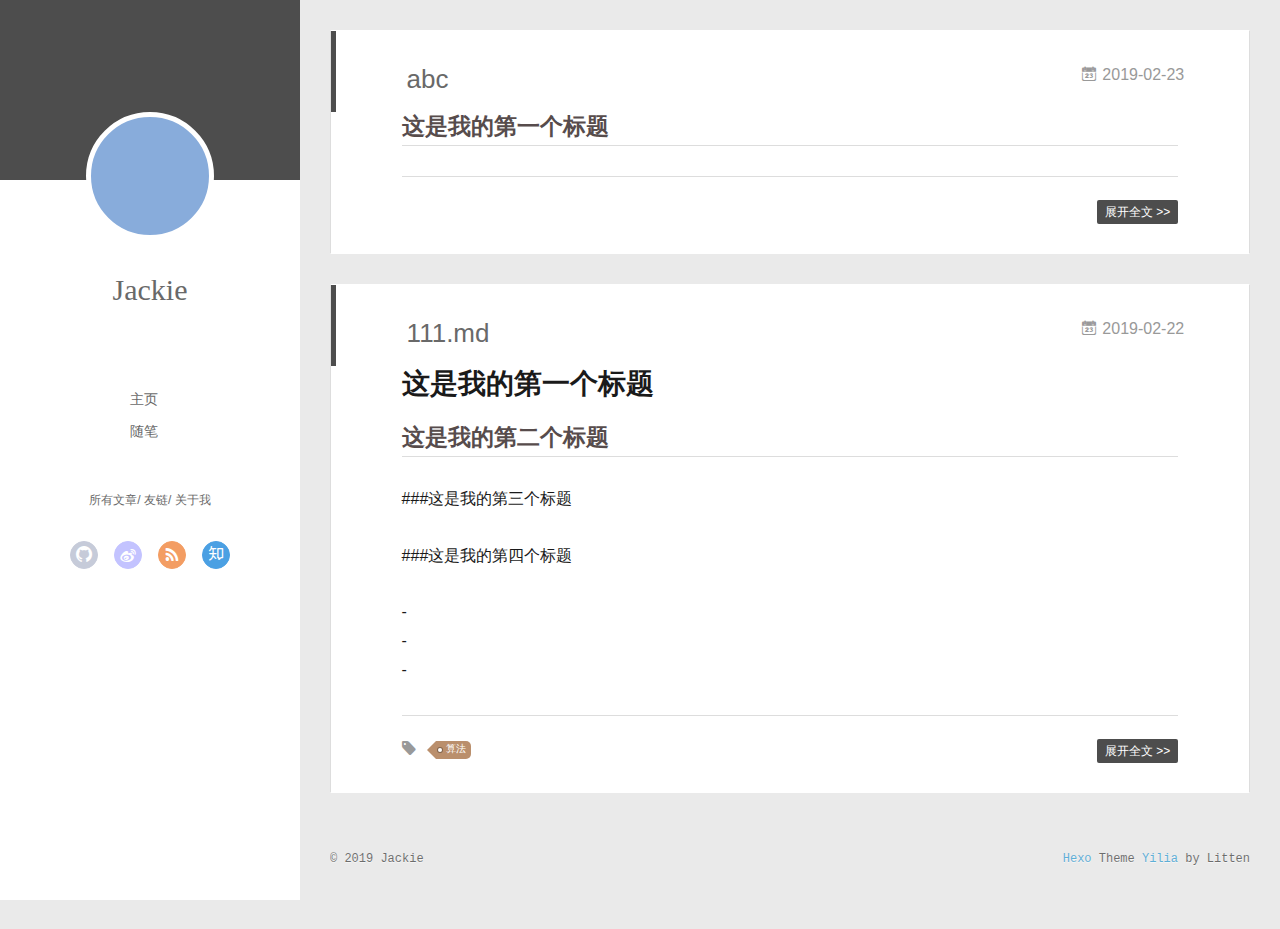
==== commit dbfeb544: "Site updated: 2019-02-23 19:23:23" ====
--- a/index.html
+++ b/index.html
@@ -172,7 +172,7 @@
     
     <div class="article-entry" itemprop="articleBody">
       
-        
+        <h2 id="这是我的第一个标题"><a href="#这是我的第一个标题" class="headerlink" title="这是我的第一个标题"></a>这是我的第一个标题</h2>
       
 
       
@@ -542,4 +542,5 @@
 </div>
   </div>
 </body>
-</html>+</html>
+<a href="https://github.com/zhuqingqi"><img width="149" height="149" src="https://github.blog/wp-content/uploads/2008/12/forkme_left_white_ffffff.png?resize=149%2C149" class="attachment-full size-full" alt="Fork me on GitHub" data-recalc-dims="1"></a>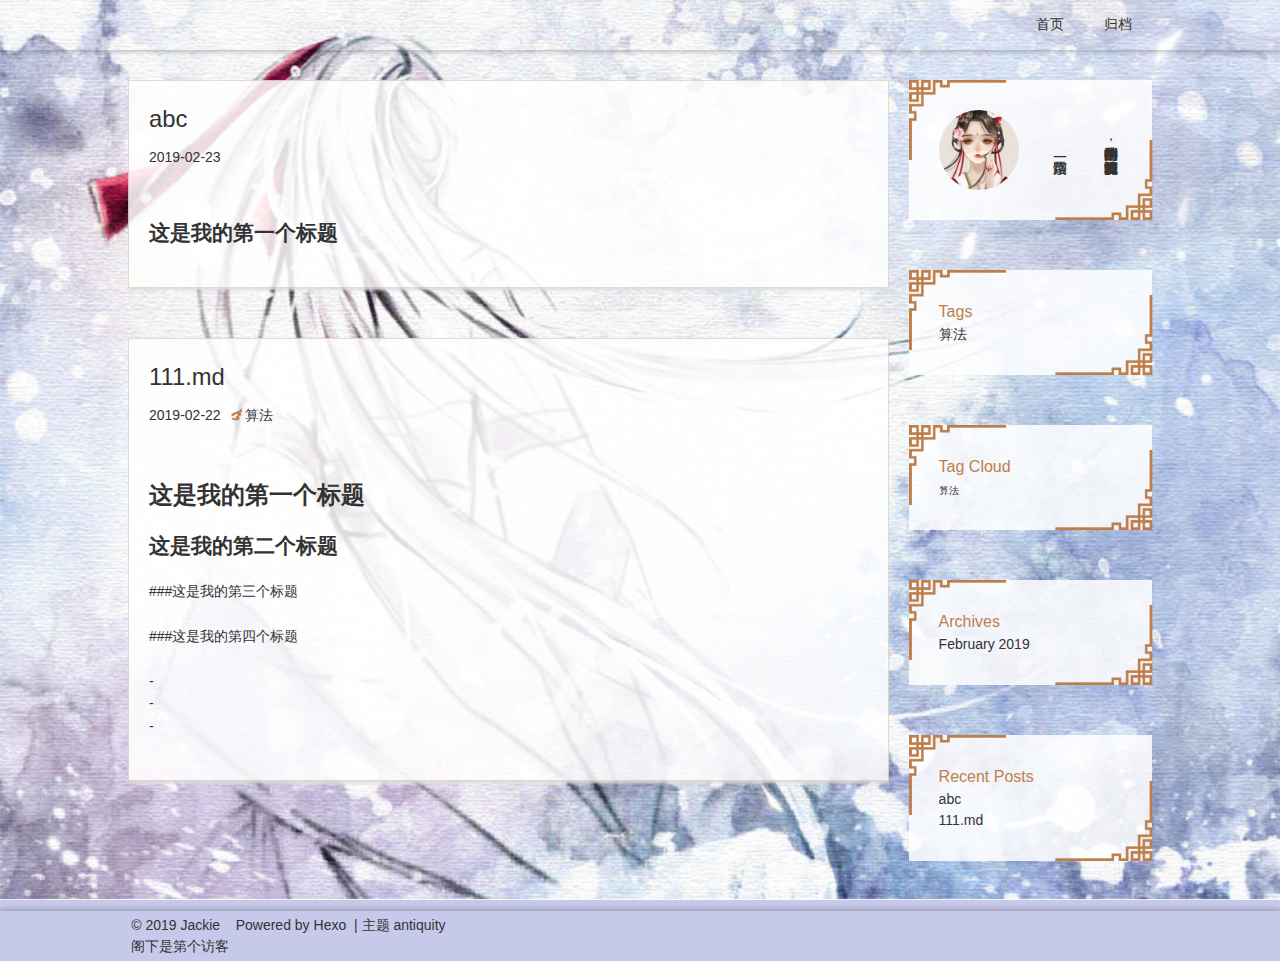
==== commit 3b40167a: "Site updated: 2019-02-23 19:40:47" ====
--- a/index.html
+++ b/index.html
@@ -3,11 +3,13 @@
 <head><meta name="generator" content="Hexo 3.8.0">
   <meta charset="utf-8">
   
-  <meta name="renderer" content="webkit">
-  <meta http-equiv="X-UA-Compatible" content="IE=edge">
-  <link rel="dns-prefetch" href="https://zhuqingqi.github.io">
+
+  
   <title>Jackie&#39;s blog</title>
   <meta name="viewport" content="width=device-width, initial-scale=1, maximum-scale=1">
+  
+  
+  
   <meta property="og:type" content="website">
 <meta property="og:title" content="Jackie&#39;s blog">
 <meta property="og:url" content="https://zhuqingqi.github.io/index.html">
@@ -16,531 +18,220 @@
 <meta name="twitter:card" content="summary">
 <meta name="twitter:title" content="Jackie&#39;s blog">
   
-    <link rel="alternative" href="/atom.xml" title="Jackie&#39;s blog" type="application/atom+xml">
-  
-  
-    <link rel="icon" href="/favicon.png">
-  
-  <link rel="stylesheet" type="text/css" href="/./main.0cf68a.css">
-  <style type="text/css">
-  
-    #container.show {
-      background: linear-gradient(200deg,#a0cfe4,#e8c37e);
-    }
-  </style>
-  
-
-  
-
+    <link rel="alternate" href="/atom.xml" title="Jackie&#39;s blog" type="application/atom+xml">
+  
+  
+    <link rel="icon" href="/images/default-avatar.jpeg">
+  
+  
+    <link href="//fonts.googleapis.com/css?family=Source+Code+Pro" rel="stylesheet" type="text/css">
+  
+  <link rel="stylesheet" href="/css/style.css">
+  <link rel="stylesheet" href="/css/highlight.css">
 </head>
 </html>
 <body>
-  <div id="container" q-class="show:isCtnShow">
-    <canvas id="anm-canvas" class="anm-canvas"></canvas>
-    <div class="left-col" q-class="show:isShow">
-      
-<div class="overlay" style="background: #4d4d4d"></div>
-<div class="intrude-less">
-	<header id="header" class="inner">
-		<a href="/" class="profilepic">
-			<img src class="js-avatar">
-		</a>
-		<hgroup>
-		  <h1 class="header-author"><a href="/">Jackie</a></h1>
-		</hgroup>
-		
-
-		<nav class="header-menu">
-			<ul>
-			
-				<li><a href="/">主页</a></li>
-	        
-				<li><a href="/tags/随笔/">随笔</a></li>
-	        
-			</ul>
-		</nav>
-		<nav class="header-smart-menu">
-    		
-    			
-    			<a q-on="click: openSlider(e, 'innerArchive')" href="javascript:void(0)">所有文章</a>
-    			
-            
-    			
-    			<a q-on="click: openSlider(e, 'friends')" href="javascript:void(0)">友链</a>
-    			
-            
-    			
-    			<a q-on="click: openSlider(e, 'aboutme')" href="javascript:void(0)">关于我</a>
-    			
-            
-		</nav>
-		<nav class="header-nav">
-			<div class="social">
-				
-					<a class="github" target="_blank" href="#" title="github"><i class="icon-github"></i></a>
-		        
-					<a class="weibo" target="_blank" href="#" title="weibo"><i class="icon-weibo"></i></a>
-		        
-					<a class="rss" target="_blank" href="#" title="rss"><i class="icon-rss"></i></a>
-		        
-					<a class="zhihu" target="_blank" href="#" title="zhihu"><i class="icon-zhihu"></i></a>
-		        
-			</div>
-		</nav>
-	</header>		
-</div>
-
-    </div>
-    <div class="mid-col" q-class="show:isShow,hide:isShow|isFalse">
-      
-<nav id="mobile-nav">
-  	<div class="overlay js-overlay" style="background: #4d4d4d"></div>
-	<div class="btnctn js-mobile-btnctn">
-  		<div class="slider-trigger list" q-on="click: openSlider(e)"><i class="icon icon-sort"></i></div>
-	</div>
-	<div class="intrude-less">
-		<header id="header" class="inner">
-			<div class="profilepic">
-				<img src class="js-avatar">
-			</div>
-			<hgroup>
-			  <h1 class="header-author js-header-author">Jackie</h1>
-			</hgroup>
-			
-			
-			
-				
-			
-				
-			
-			
-			
-			<nav class="header-nav">
-				<div class="social">
-					
-						<a class="github" target="_blank" href="#" title="github"><i class="icon-github"></i></a>
-			        
-						<a class="weibo" target="_blank" href="#" title="weibo"><i class="icon-weibo"></i></a>
-			        
-						<a class="rss" target="_blank" href="#" title="rss"><i class="icon-rss"></i></a>
-			        
-						<a class="zhihu" target="_blank" href="#" title="zhihu"><i class="icon-zhihu"></i></a>
-			        
-				</div>
-			</nav>
-
-			<nav class="header-menu js-header-menu">
-				<ul style="width: 50%">
-				
-				
-					<li style="width: 50%"><a href="/">主页</a></li>
-		        
-					<li style="width: 50%"><a href="/tags/随笔/">随笔</a></li>
-		        
-				</ul>
-			</nav>
-		</header>				
-	</div>
-	<div class="mobile-mask" style="display:none" q-show="isShow"></div>
-</nav>
-
-      <div id="wrapper" class="body-wrap">
-        <div class="menu-l">
-          <div class="canvas-wrap">
-            <canvas data-colors="#eaeaea" data-sectionHeight="100" data-contentId="js-content" id="myCanvas1" class="anm-canvas"></canvas>
-          </div>
-          <div id="js-content" class="content-ll">
-            
-  
-    <article id="post-abc" class="article article-type-post  article-index" itemscope itemprop="blogPost">
-  <div class="article-inner">
-    
-      <header class="article-header">
-        
+  <div id="fullpage" class="mobile-nav-right">
+    
+      <div id="wrapper" title="图片来自网络">
+    
+    
+      <header id="header">
+  <div id="nav-toggle" class="nav-toggle"></div>
+  <div class="head-box global-width">
+    <nav class="nav-box nav-right">
+      
+        <a class="nav-item" href="/" title>首页</a>
+      
+        <a class="nav-item" href="/archives" title>归档</a>
+      
+    </nav>
+  </div>
+</header>
+      <div id="middlecontent" title class="global-width sidebar-right">
+        <section id="main">
+  
+    <article id="post-abc" class="article global-container article-type-post" itemscope itemprop="blogPost">
+  
+    <header class="article-header">
+      
   
     <h1 itemprop="name">
       <a class="article-title" href="/2019/02/23/abc/">abc</a>
     </h1>
   
 
-        
-        <a href="/2019/02/23/abc/" class="archive-article-date">
-  	<time datetime="2019-02-23T10:50:30.000Z" itemprop="datePublished"><i class="icon-calendar icon"></i>2019-02-23</time>
+    </header>
+  
+  <div class="article-meta">
+    <a href="/2019/02/23/abc/" class="article-date">
+  <time datetime="2019-02-23T10:50:30.000Z" itemprop="datePublished">2019-02-23</time>
 </a>
-        
-      </header>
-    
-    <div class="article-entry" itemprop="articleBody">
+    
+    
+  </div>
+  
+
+  <div class="article-inner">
+    
+    <div class="article-content article-content-doorframe" itemprop="articleBody">
       
         <h2 id="这是我的第一个标题"><a href="#这是我的第一个标题" class="headerlink" title="这是我的第一个标题"></a>这是我的第一个标题</h2>
       
-
-      
-    </div>
-    <div class="article-info article-info-index">
-      
-      
-      
-
-      
-        <p class="article-more-link">
-          <a class="article-more-a" href="/2019/02/23/abc/">展开全文 >></a>
-        </p>
-      
-
-      
-      <div class="clearfix"></div>
-    </div>
-  </div>
+    </div>
+    
+  </div>
+  
+  
 </article>
 
-<aside class="wrap-side-operation">
-    <div class="mod-side-operation">
-        
-        <div class="jump-container" id="js-jump-container" style="display:none;">
-            <a href="javascript:void(0)" class="mod-side-operation__jump-to-top">
-                <i class="icon-font icon-back"></i>
-            </a>
-            <div id="js-jump-plan-container" class="jump-plan-container" style="top: -11px;">
-                <i class="icon-font icon-plane jump-plane"></i>
-            </div>
-        </div>
-        
-        
-    </div>
-</aside>
-
-
-
-
-  
-    <article id="post-111-md" class="article article-type-post  article-index" itemscope itemprop="blogPost">
-  <div class="article-inner">
-    
-      <header class="article-header">
-        
+  
+    <article id="post-111-md" class="article global-container article-type-post" itemscope itemprop="blogPost">
+  
+    <header class="article-header">
+      
   
     <h1 itemprop="name">
       <a class="article-title" href="/2019/02/22/111-md/">111.md</a>
     </h1>
   
 
-        
-        <a href="/2019/02/22/111-md/" class="archive-article-date">
-  	<time datetime="2019-02-22T13:10:56.000Z" itemprop="datePublished"><i class="icon-calendar icon"></i>2019-02-22</time>
+    </header>
+  
+  <div class="article-meta">
+    <a href="/2019/02/22/111-md/" class="article-date">
+  <time datetime="2019-02-22T13:10:56.000Z" itemprop="datePublished">2019-02-22</time>
 </a>
-        
-      </header>
-    
-    <div class="article-entry" itemprop="articleBody">
+    
+    
+  <ul class="article-tag-list"><li class="article-tag-list-item"><a class="article-tag-list-link" href="/tags/算法/">算法</a></li></ul>
+
+  </div>
+  
+
+  <div class="article-inner">
+    
+    <div class="article-content article-content-doorframe" itemprop="articleBody">
       
         <h1 id="这是我的第一个标题"><a href="#这是我的第一个标题" class="headerlink" title="这是我的第一个标题"></a>这是我的第一个标题</h1><h2 id="这是我的第二个标题"><a href="#这是我的第二个标题" class="headerlink" title="这是我的第二个标题"></a>这是我的第二个标题</h2><p>###这是我的第三个标题</p>
 <p>###这是我的第四个标题</p>
 <p>-<br>-<br>-</p>
 
       
-
-      
-    </div>
-    <div class="article-info article-info-index">
-      
-      
-	<div class="article-tag tagcloud">
-		<i class="icon-price-tags icon"></i>
-		<ul class="article-tag-list">
-			 
-        		<li class="article-tag-list-item">
-        			<a href="javascript:void(0)" class="js-tag article-tag-list-link color3">算法</a>
-        		</li>
-      		
-		</ul>
-	</div>
-
-      
-
-      
-        <p class="article-more-link">
-          <a class="article-more-a" href="/2019/02/22/111-md/">展开全文 >></a>
-        </p>
-      
-
-      
-      <div class="clearfix"></div>
-    </div>
-  </div>
+    </div>
+    
+  </div>
+  
+  
 </article>
 
-<aside class="wrap-side-operation">
-    <div class="mod-side-operation">
+  
+
+
+
+</section>
+        <aside id="sidebar">
+  
+    <div class="widget-box">
+  <div class="avatar-box">
+    <img class="avatar" src="/images/default-avatar.jpeg" title="图片来自网络">
+    <h3 class="avatar-name">
+      
+        一路烟霞
+      
+    </h3>
+    <p class="avatar-slogan">
+      特别耐撕的小前端，资深的打酱油攻城狮。
+    </p>
+  </div>
+</div>
+
+
+  
+    
+
+  
+    
+  <div class="widget-box">
+    <h3 class="widget-title">Tags</h3>
+    <div class="widget">
+      <ul class="tag-list"><li class="tag-list-item"><a class="tag-list-link" href="/tags/算法/">算法</a></li></ul>
+    </div>
+  </div>
+
+
+  
+    
+  <div class="widget-box">
+    <h3 class="widget-title">Tag Cloud</h3>
+    <div class="widget tagcloud">
+      <a href="/tags/算法/" style="font-size: 10px;">算法</a>
+    </div>
+  </div>
+
+  
+    
+  <div class="widget-box">
+    <h3 class="widget-title">Archives</h3>
+    <div class="widget">
+      <ul class="archive-list"><li class="archive-list-item"><a class="archive-list-link" href="/archives/2019/02/">February 2019</a></li></ul>
+    </div>
+  </div>
+
+  
+    
+  <div class="widget-box">
+    <h3 class="widget-title">Recent Posts</h3>
+    <div class="widget">
+      <ul>
         
-        <div class="jump-container" id="js-jump-container" style="display:none;">
-            <a href="javascript:void(0)" class="mod-side-operation__jump-to-top">
-                <i class="icon-font icon-back"></i>
-            </a>
-            <div id="js-jump-plan-container" class="jump-plan-container" style="top: -11px;">
-                <i class="icon-font icon-plane jump-plane"></i>
-            </div>
-        </div>
+          <li>
+            <a href="/2019/02/23/abc/">abc</a>
+          </li>
         
+          <li>
+            <a href="/2019/02/22/111-md/">111.md</a>
+          </li>
         
-    </div>
+      </ul>
+    </div>
+  </div>
+
+  
 </aside>
-
-
-
-
-  
-  
-
-
-          </div>
-        </div>
       </div>
       <footer id="footer">
-  <div class="outer">
-    <div id="footer-info">
-    	<div class="footer-left">
-    		&copy; 2019 Jackie
-    	</div>
-      	<div class="footer-right">
-      		<a href="http://hexo.io/" target="_blank">Hexo</a>  Theme <a href="https://github.com/litten/hexo-theme-yilia" target="_blank">Yilia</a> by Litten
-      	</div>
-    </div>
+  <div class="foot-box global-width">
+    &copy; 2019 Jackie &nbsp;&nbsp;
+    Powered by <a href="http://hexo.io/" target="_blank">Hexo</a>
+    &nbsp;|&nbsp;主题 <a href="https://github.com/yiluyanxia/hexo-theme-antiquity">antiquity</a>
+    <br>
+    <script async src="//busuanzi.ibruce.info/busuanzi/2.3/busuanzi.pure.mini.js"></script>
+    <span id="busuanzi_container_site_pv">阁下是第<span id="busuanzi_value_site_pv"></span>个访客</span>
   </div>
 </footer>
-    </div>
-    <script>
-	var yiliaConfig = {
-		mathjax: false,
-		isHome: true,
-		isPost: false,
-		isArchive: false,
-		isTag: false,
-		isCategory: false,
-		open_in_new: false,
-		toc_hide_index: true,
-		root: "/",
-		innerArchive: true,
-		showTags: false
-	}
-</script>
-
-<script>!function(t){function n(e){if(r[e])return r[e].exports;var i=r[e]={exports:{},id:e,loaded:!1};return t[e].call(i.exports,i,i.exports,n),i.loaded=!0,i.exports}var r={};n.m=t,n.c=r,n.p="./",n(0)}([function(t,n,r){r(195),t.exports=r(191)},function(t,n,r){var e=r(3),i=r(52),o=r(27),u=r(28),c=r(53),f="prototype",a=function(t,n,r){var s,l,h,v,p=t&a.F,d=t&a.G,y=t&a.S,g=t&a.P,b=t&a.B,m=d?e:y?e[n]||(e[n]={}):(e[n]||{})[f],x=d?i:i[n]||(i[n]={}),w=x[f]||(x[f]={});d&&(r=n);for(s in r)l=!p&&m&&void 0!==m[s],h=(l?m:r)[s],v=b&&l?c(h,e):g&&"function"==typeof h?c(Function.call,h):h,m&&u(m,s,h,t&a.U),x[s]!=h&&o(x,s,v),g&&w[s]!=h&&(w[s]=h)};e.core=i,a.F=1,a.G=2,a.S=4,a.P=8,a.B=16,a.W=32,a.U=64,a.R=128,t.exports=a},function(t,n,r){var e=r(6);t.exports=function(t){if(!e(t))throw TypeError(t+" is not an object!");return t}},function(t,n){var r=t.exports="undefined"!=typeof window&&window.Math==Math?window:"undefined"!=typeof self&&self.Math==Math?self:Function("return this")();"number"==typeof __g&&(__g=r)},function(t,n){t.exports=function(t){try{return!!t()}catch(t){return!0}}},function(t,n){var r=t.exports="undefined"!=typeof window&&window.Math==Math?window:"undefined"!=typeof self&&self.Math==Math?self:Function("return this")();"number"==typeof __g&&(__g=r)},function(t,n){t.exports=function(t){return"object"==typeof t?null!==t:"function"==typeof t}},function(t,n,r){var e=r(126)("wks"),i=r(76),o=r(3).Symbol,u="function"==typeof o;(t.exports=function(t){return e[t]||(e[t]=u&&o[t]||(u?o:i)("Symbol."+t))}).store=e},function(t,n){var r={}.hasOwnProperty;t.exports=function(t,n){return r.call(t,n)}},function(t,n,r){var e=r(94),i=r(33);t.exports=function(t){return e(i(t))}},function(t,n,r){t.exports=!r(4)(function(){return 7!=Object.defineProperty({},"a",{get:function(){return 7}}).a})},function(t,n,r){var e=r(2),i=r(167),o=r(50),u=Object.defineProperty;n.f=r(10)?Object.defineProperty:function(t,n,r){if(e(t),n=o(n,!0),e(r),i)try{return u(t,n,r)}catch(t){}if("get"in r||"set"in r)throw TypeError("Accessors not supported!");return"value"in r&&(t[n]=r.value),t}},function(t,n,r){t.exports=!r(18)(function(){return 7!=Object.defineProperty({},"a",{get:function(){return 7}}).a})},function(t,n,r){var e=r(14),i=r(22);t.exports=r(12)?function(t,n,r){return e.f(t,n,i(1,r))}:function(t,n,r){return t[n]=r,t}},function(t,n,r){var e=r(20),i=r(58),o=r(42),u=Object.defineProperty;n.f=r(12)?Object.defineProperty:function(t,n,r){if(e(t),n=o(n,!0),e(r),i)try{return u(t,n,r)}catch(t){}if("get"in r||"set"in r)throw TypeError("Accessors not supported!");return"value"in r&&(t[n]=r.value),t}},function(t,n,r){var e=r(40)("wks"),i=r(23),o=r(5).Symbol,u="function"==typeof o;(t.exports=function(t){return e[t]||(e[t]=u&&o[t]||(u?o:i)("Symbol."+t))}).store=e},function(t,n,r){var e=r(67),i=Math.min;t.exports=function(t){return t>0?i(e(t),9007199254740991):0}},function(t,n,r){var e=r(46);t.exports=function(t){return Object(e(t))}},function(t,n){t.exports=function(t){try{return!!t()}catch(t){return!0}}},function(t,n,r){var e=r(63),i=r(34);t.exports=Object.keys||function(t){return e(t,i)}},function(t,n,r){var e=r(21);t.exports=function(t){if(!e(t))throw TypeError(t+" is not an object!");return t}},function(t,n){t.exports=function(t){return"object"==typeof t?null!==t:"function"==typeof t}},function(t,n){t.exports=function(t,n){return{enumerable:!(1&t),configurable:!(2&t),writable:!(4&t),value:n}}},function(t,n){var r=0,e=Math.random();t.exports=function(t){return"Symbol(".concat(void 0===t?"":t,")_",(++r+e).toString(36))}},function(t,n){var r={}.hasOwnProperty;t.exports=function(t,n){return r.call(t,n)}},function(t,n){var r=t.exports={version:"2.4.0"};"number"==typeof __e&&(__e=r)},function(t,n){t.exports=function(t){if("function"!=typeof t)throw TypeError(t+" is not a function!");return t}},function(t,n,r){var e=r(11),i=r(66);t.exports=r(10)?function(t,n,r){return e.f(t,n,i(1,r))}:function(t,n,r){return t[n]=r,t}},function(t,n,r){var e=r(3),i=r(27),o=r(24),u=r(76)("src"),c="toString",f=Function[c],a=(""+f).split(c);r(52).inspectSource=function(t){return f.call(t)},(t.exports=function(t,n,r,c){var f="function"==typeof r;f&&(o(r,"name")||i(r,"name",n)),t[n]!==r&&(f&&(o(r,u)||i(r,u,t[n]?""+t[n]:a.join(String(n)))),t===e?t[n]=r:c?t[n]?t[n]=r:i(t,n,r):(delete t[n],i(t,n,r)))})(Function.prototype,c,function(){return"function"==typeof this&&this[u]||f.call(this)})},function(t,n,r){var e=r(1),i=r(4),o=r(46),u=function(t,n,r,e){var i=String(o(t)),u="<"+n;return""!==r&&(u+=" "+r+'="'+String(e).replace(/"/g,"&quot;")+'"'),u+">"+i+"</"+n+">"};t.exports=function(t,n){var r={};r[t]=n(u),e(e.P+e.F*i(function(){var n=""[t]('"');return n!==n.toLowerCase()||n.split('"').length>3}),"String",r)}},function(t,n,r){var e=r(115),i=r(46);t.exports=function(t){return e(i(t))}},function(t,n,r){var e=r(116),i=r(66),o=r(30),u=r(50),c=r(24),f=r(167),a=Object.getOwnPropertyDescriptor;n.f=r(10)?a:function(t,n){if(t=o(t),n=u(n,!0),f)try{return a(t,n)}catch(t){}if(c(t,n))return i(!e.f.call(t,n),t[n])}},function(t,n,r){var e=r(24),i=r(17),o=r(145)("IE_PROTO"),u=Object.prototype;t.exports=Object.getPrototypeOf||function(t){return t=i(t),e(t,o)?t[o]:"function"==typeof t.constructor&&t instanceof t.constructor?t.constructor.prototype:t instanceof Object?u:null}},function(t,n){t.exports=function(t){if(void 0==t)throw TypeError("Can't call method on  "+t);return t}},function(t,n){t.exports="constructor,hasOwnProperty,isPrototypeOf,propertyIsEnumerable,toLocaleString,toString,valueOf".split(",")},function(t,n){t.exports={}},function(t,n){t.exports=!0},function(t,n){n.f={}.propertyIsEnumerable},function(t,n,r){var e=r(14).f,i=r(8),o=r(15)("toStringTag");t.exports=function(t,n,r){t&&!i(t=r?t:t.prototype,o)&&e(t,o,{configurable:!0,value:n})}},function(t,n,r){var e=r(40)("keys"),i=r(23);t.exports=function(t){return e[t]||(e[t]=i(t))}},function(t,n,r){var e=r(5),i="__core-js_shared__",o=e[i]||(e[i]={});t.exports=function(t){return o[t]||(o[t]={})}},function(t,n){var r=Math.ceil,e=Math.floor;t.exports=function(t){return isNaN(t=+t)?0:(t>0?e:r)(t)}},function(t,n,r){var e=r(21);t.exports=function(t,n){if(!e(t))return t;var r,i;if(n&&"function"==typeof(r=t.toString)&&!e(i=r.call(t)))return i;if("function"==typeof(r=t.valueOf)&&!e(i=r.call(t)))return i;if(!n&&"function"==typeof(r=t.toString)&&!e(i=r.call(t)))return i;throw TypeError("Can't convert object to primitive value")}},function(t,n,r){var e=r(5),i=r(25),o=r(36),u=r(44),c=r(14).f;t.exports=function(t){var n=i.Symbol||(i.Symbol=o?{}:e.Symbol||{});"_"==t.charAt(0)||t in n||c(n,t,{value:u.f(t)})}},function(t,n,r){n.f=r(15)},function(t,n){var r={}.toString;t.exports=function(t){return r.call(t).slice(8,-1)}},function(t,n){t.exports=function(t){if(void 0==t)throw TypeError("Can't call method on  "+t);return t}},function(t,n,r){var e=r(4);t.exports=function(t,n){return!!t&&e(function(){n?t.call(null,function(){},1):t.call(null)})}},function(t,n,r){var e=r(53),i=r(115),o=r(17),u=r(16),c=r(203);t.exports=function(t,n){var r=1==t,f=2==t,a=3==t,s=4==t,l=6==t,h=5==t||l,v=n||c;return function(n,c,p){for(var d,y,g=o(n),b=i(g),m=e(c,p,3),x=u(b.length),w=0,S=r?v(n,x):f?v(n,0):void 0;x>w;w++)if((h||w in b)&&(d=b[w],y=m(d,w,g),t))if(r)S[w]=y;else if(y)switch(t){case 3:return!0;case 5:return d;case 6:return w;case 2:S.push(d)}else if(s)return!1;return l?-1:a||s?s:S}}},function(t,n,r){var e=r(1),i=r(52),o=r(4);t.exports=function(t,n){var r=(i.Object||{})[t]||Object[t],u={};u[t]=n(r),e(e.S+e.F*o(function(){r(1)}),"Object",u)}},function(t,n,r){var e=r(6);t.exports=function(t,n){if(!e(t))return t;var r,i;if(n&&"function"==typeof(r=t.toString)&&!e(i=r.call(t)))return i;if("function"==typeof(r=t.valueOf)&&!e(i=r.call(t)))return i;if(!n&&"function"==typeof(r=t.toString)&&!e(i=r.call(t)))return i;throw TypeError("Can't convert object to primitive value")}},function(t,n,r){var e=r(5),i=r(25),o=r(91),u=r(13),c="prototype",f=function(t,n,r){var a,s,l,h=t&f.F,v=t&f.G,p=t&f.S,d=t&f.P,y=t&f.B,g=t&f.W,b=v?i:i[n]||(i[n]={}),m=b[c],x=v?e:p?e[n]:(e[n]||{})[c];v&&(r=n);for(a in r)(s=!h&&x&&void 0!==x[a])&&a in b||(l=s?x[a]:r[a],b[a]=v&&"function"!=typeof x[a]?r[a]:y&&s?o(l,e):g&&x[a]==l?function(t){var n=function(n,r,e){if(this instanceof t){switch(arguments.length){case 0:return new t;case 1:return new t(n);case 2:return new t(n,r)}return new t(n,r,e)}return t.apply(this,arguments)};return n[c]=t[c],n}(l):d&&"function"==typeof l?o(Function.call,l):l,d&&((b.virtual||(b.virtual={}))[a]=l,t&f.R&&m&&!m[a]&&u(m,a,l)))};f.F=1,f.G=2,f.S=4,f.P=8,f.B=16,f.W=32,f.U=64,f.R=128,t.exports=f},function(t,n){var r=t.exports={version:"2.4.0"};"number"==typeof __e&&(__e=r)},function(t,n,r){var e=r(26);t.exports=function(t,n,r){if(e(t),void 0===n)return t;switch(r){case 1:return function(r){return t.call(n,r)};case 2:return function(r,e){return t.call(n,r,e)};case 3:return function(r,e,i){return t.call(n,r,e,i)}}return function(){return t.apply(n,arguments)}}},function(t,n,r){var e=r(183),i=r(1),o=r(126)("metadata"),u=o.store||(o.store=new(r(186))),c=function(t,n,r){var i=u.get(t);if(!i){if(!r)return;u.set(t,i=new e)}var o=i.get(n);if(!o){if(!r)return;i.set(n,o=new e)}return o},f=function(t,n,r){var e=c(n,r,!1);return void 0!==e&&e.has(t)},a=function(t,n,r){var e=c(n,r,!1);return void 0===e?void 0:e.get(t)},s=function(t,n,r,e){c(r,e,!0).set(t,n)},l=function(t,n){var r=c(t,n,!1),e=[];return r&&r.forEach(function(t,n){e.push(n)}),e},h=function(t){return void 0===t||"symbol"==typeof t?t:String(t)},v=function(t){i(i.S,"Reflect",t)};t.exports={store:u,map:c,has:f,get:a,set:s,keys:l,key:h,exp:v}},function(t,n,r){"use strict";if(r(10)){var e=r(69),i=r(3),o=r(4),u=r(1),c=r(127),f=r(152),a=r(53),s=r(68),l=r(66),h=r(27),v=r(73),p=r(67),d=r(16),y=r(75),g=r(50),b=r(24),m=r(180),x=r(114),w=r(6),S=r(17),_=r(137),O=r(70),E=r(32),P=r(71).f,j=r(154),F=r(76),M=r(7),A=r(48),N=r(117),T=r(146),I=r(155),k=r(80),L=r(123),R=r(74),C=r(130),D=r(160),U=r(11),W=r(31),G=U.f,B=W.f,V=i.RangeError,z=i.TypeError,q=i.Uint8Array,K="ArrayBuffer",J="Shared"+K,Y="BYTES_PER_ELEMENT",H="prototype",$=Array[H],X=f.ArrayBuffer,Q=f.DataView,Z=A(0),tt=A(2),nt=A(3),rt=A(4),et=A(5),it=A(6),ot=N(!0),ut=N(!1),ct=I.values,ft=I.keys,at=I.entries,st=$.lastIndexOf,lt=$.reduce,ht=$.reduceRight,vt=$.join,pt=$.sort,dt=$.slice,yt=$.toString,gt=$.toLocaleString,bt=M("iterator"),mt=M("toStringTag"),xt=F("typed_constructor"),wt=F("def_constructor"),St=c.CONSTR,_t=c.TYPED,Ot=c.VIEW,Et="Wrong length!",Pt=A(1,function(t,n){return Tt(T(t,t[wt]),n)}),jt=o(function(){return 1===new q(new Uint16Array([1]).buffer)[0]}),Ft=!!q&&!!q[H].set&&o(function(){new q(1).set({})}),Mt=function(t,n){if(void 0===t)throw z(Et);var r=+t,e=d(t);if(n&&!m(r,e))throw V(Et);return e},At=function(t,n){var r=p(t);if(r<0||r%n)throw V("Wrong offset!");return r},Nt=function(t){if(w(t)&&_t in t)return t;throw z(t+" is not a typed array!")},Tt=function(t,n){if(!(w(t)&&xt in t))throw z("It is not a typed array constructor!");return new t(n)},It=function(t,n){return kt(T(t,t[wt]),n)},kt=function(t,n){for(var r=0,e=n.length,i=Tt(t,e);e>r;)i[r]=n[r++];return i},Lt=function(t,n,r){G(t,n,{get:function(){return this._d[r]}})},Rt=function(t){var n,r,e,i,o,u,c=S(t),f=arguments.length,s=f>1?arguments[1]:void 0,l=void 0!==s,h=j(c);if(void 0!=h&&!_(h)){for(u=h.call(c),e=[],n=0;!(o=u.next()).done;n++)e.push(o.value);c=e}for(l&&f>2&&(s=a(s,arguments[2],2)),n=0,r=d(c.length),i=Tt(this,r);r>n;n++)i[n]=l?s(c[n],n):c[n];return i},Ct=function(){for(var t=0,n=arguments.length,r=Tt(this,n);n>t;)r[t]=arguments[t++];return r},Dt=!!q&&o(function(){gt.call(new q(1))}),Ut=function(){return gt.apply(Dt?dt.call(Nt(this)):Nt(this),arguments)},Wt={copyWithin:function(t,n){return D.call(Nt(this),t,n,arguments.length>2?arguments[2]:void 0)},every:function(t){return rt(Nt(this),t,arguments.length>1?arguments[1]:void 0)},fill:function(t){return C.apply(Nt(this),arguments)},filter:function(t){return It(this,tt(Nt(this),t,arguments.length>1?arguments[1]:void 0))},find:function(t){return et(Nt(this),t,arguments.length>1?arguments[1]:void 0)},findIndex:function(t){return it(Nt(this),t,arguments.length>1?arguments[1]:void 0)},forEach:function(t){Z(Nt(this),t,arguments.length>1?arguments[1]:void 0)},indexOf:function(t){return ut(Nt(this),t,arguments.length>1?arguments[1]:void 0)},includes:function(t){return ot(Nt(this),t,arguments.length>1?arguments[1]:void 0)},join:function(t){return vt.apply(Nt(this),arguments)},lastIndexOf:function(t){return st.apply(Nt(this),arguments)},map:function(t){return Pt(Nt(this),t,arguments.length>1?arguments[1]:void 0)},reduce:function(t){return lt.apply(Nt(this),arguments)},reduceRight:function(t){return ht.apply(Nt(this),arguments)},reverse:function(){for(var t,n=this,r=Nt(n).length,e=Math.floor(r/2),i=0;i<e;)t=n[i],n[i++]=n[--r],n[r]=t;return n},some:function(t){return nt(Nt(this),t,arguments.length>1?arguments[1]:void 0)},sort:function(t){return pt.call(Nt(this),t)},subarray:function(t,n){var r=Nt(this),e=r.length,i=y(t,e);return new(T(r,r[wt]))(r.buffer,r.byteOffset+i*r.BYTES_PER_ELEMENT,d((void 0===n?e:y(n,e))-i))}},Gt=function(t,n){return It(this,dt.call(Nt(this),t,n))},Bt=function(t){Nt(this);var n=At(arguments[1],1),r=this.length,e=S(t),i=d(e.length),o=0;if(i+n>r)throw V(Et);for(;o<i;)this[n+o]=e[o++]},Vt={entries:function(){return at.call(Nt(this))},keys:function(){return ft.call(Nt(this))},values:function(){return ct.call(Nt(this))}},zt=function(t,n){return w(t)&&t[_t]&&"symbol"!=typeof n&&n in t&&String(+n)==String(n)},qt=function(t,n){return zt(t,n=g(n,!0))?l(2,t[n]):B(t,n)},Kt=function(t,n,r){return!(zt(t,n=g(n,!0))&&w(r)&&b(r,"value"))||b(r,"get")||b(r,"set")||r.configurable||b(r,"writable")&&!r.writable||b(r,"enumerable")&&!r.enumerable?G(t,n,r):(t[n]=r.value,t)};St||(W.f=qt,U.f=Kt),u(u.S+u.F*!St,"Object",{getOwnPropertyDescriptor:qt,defineProperty:Kt}),o(function(){yt.call({})})&&(yt=gt=function(){return vt.call(this)});var Jt=v({},Wt);v(Jt,Vt),h(Jt,bt,Vt.values),v(Jt,{slice:Gt,set:Bt,constructor:function(){},toString:yt,toLocaleString:Ut}),Lt(Jt,"buffer","b"),Lt(Jt,"byteOffset","o"),Lt(Jt,"byteLength","l"),Lt(Jt,"length","e"),G(Jt,mt,{get:function(){return this[_t]}}),t.exports=function(t,n,r,f){f=!!f;var a=t+(f?"Clamped":"")+"Array",l="Uint8Array"!=a,v="get"+t,p="set"+t,y=i[a],g=y||{},b=y&&E(y),m=!y||!c.ABV,S={},_=y&&y[H],j=function(t,r){var e=t._d;return e.v[v](r*n+e.o,jt)},F=function(t,r,e){var i=t._d;f&&(e=(e=Math.round(e))<0?0:e>255?255:255&e),i.v[p](r*n+i.o,e,jt)},M=function(t,n){G(t,n,{get:function(){return j(this,n)},set:function(t){return F(this,n,t)},enumerable:!0})};m?(y=r(function(t,r,e,i){s(t,y,a,"_d");var o,u,c,f,l=0,v=0;if(w(r)){if(!(r instanceof X||(f=x(r))==K||f==J))return _t in r?kt(y,r):Rt.call(y,r);o=r,v=At(e,n);var p=r.byteLength;if(void 0===i){if(p%n)throw V(Et);if((u=p-v)<0)throw V(Et)}else if((u=d(i)*n)+v>p)throw V(Et);c=u/n}else c=Mt(r,!0),u=c*n,o=new X(u);for(h(t,"_d",{b:o,o:v,l:u,e:c,v:new Q(o)});l<c;)M(t,l++)}),_=y[H]=O(Jt),h(_,"constructor",y)):L(function(t){new y(null),new y(t)},!0)||(y=r(function(t,r,e,i){s(t,y,a);var o;return w(r)?r instanceof X||(o=x(r))==K||o==J?void 0!==i?new g(r,At(e,n),i):void 0!==e?new g(r,At(e,n)):new g(r):_t in r?kt(y,r):Rt.call(y,r):new g(Mt(r,l))}),Z(b!==Function.prototype?P(g).concat(P(b)):P(g),function(t){t in y||h(y,t,g[t])}),y[H]=_,e||(_.constructor=y));var A=_[bt],N=!!A&&("values"==A.name||void 0==A.name),T=Vt.values;h(y,xt,!0),h(_,_t,a),h(_,Ot,!0),h(_,wt,y),(f?new y(1)[mt]==a:mt in _)||G(_,mt,{get:function(){return a}}),S[a]=y,u(u.G+u.W+u.F*(y!=g),S),u(u.S,a,{BYTES_PER_ELEMENT:n,from:Rt,of:Ct}),Y in _||h(_,Y,n),u(u.P,a,Wt),R(a),u(u.P+u.F*Ft,a,{set:Bt}),u(u.P+u.F*!N,a,Vt),u(u.P+u.F*(_.toString!=yt),a,{toString:yt}),u(u.P+u.F*o(function(){new y(1).slice()}),a,{slice:Gt}),u(u.P+u.F*(o(function(){return[1,2].toLocaleString()!=new y([1,2]).toLocaleString()})||!o(function(){_.toLocaleString.call([1,2])})),a,{toLocaleString:Ut}),k[a]=N?A:T,e||N||h(_,bt,T)}}else t.exports=function(){}},function(t,n){var r={}.toString;t.exports=function(t){return r.call(t).slice(8,-1)}},function(t,n,r){var e=r(21),i=r(5).document,o=e(i)&&e(i.createElement);t.exports=function(t){return o?i.createElement(t):{}}},function(t,n,r){t.exports=!r(12)&&!r(18)(function(){return 7!=Object.defineProperty(r(57)("div"),"a",{get:function(){return 7}}).a})},function(t,n,r){"use strict";var e=r(36),i=r(51),o=r(64),u=r(13),c=r(8),f=r(35),a=r(96),s=r(38),l=r(103),h=r(15)("iterator"),v=!([].keys&&"next"in[].keys()),p="keys",d="values",y=function(){return this};t.exports=function(t,n,r,g,b,m,x){a(r,n,g);var w,S,_,O=function(t){if(!v&&t in F)return F[t];switch(t){case p:case d:return function(){return new r(this,t)}}return function(){return new r(this,t)}},E=n+" Iterator",P=b==d,j=!1,F=t.prototype,M=F[h]||F["@@iterator"]||b&&F[b],A=M||O(b),N=b?P?O("entries"):A:void 0,T="Array"==n?F.entries||M:M;if(T&&(_=l(T.call(new t)))!==Object.prototype&&(s(_,E,!0),e||c(_,h)||u(_,h,y)),P&&M&&M.name!==d&&(j=!0,A=function(){return M.call(this)}),e&&!x||!v&&!j&&F[h]||u(F,h,A),f[n]=A,f[E]=y,b)if(w={values:P?A:O(d),keys:m?A:O(p),entries:N},x)for(S in w)S in F||o(F,S,w[S]);else i(i.P+i.F*(v||j),n,w);return w}},function(t,n,r){var e=r(20),i=r(100),o=r(34),u=r(39)("IE_PROTO"),c=function(){},f="prototype",a=function(){var t,n=r(57)("iframe"),e=o.length;for(n.style.display="none",r(93).appendChild(n),n.src="javascript:",t=n.contentWindow.document,t.open(),t.write("<script>document.F=Object<\/script>"),t.close(),a=t.F;e--;)delete a[f][o[e]];return a()};t.exports=Object.create||function(t,n){var r;return null!==t?(c[f]=e(t),r=new c,c[f]=null,r[u]=t):r=a(),void 0===n?r:i(r,n)}},function(t,n,r){var e=r(63),i=r(34).concat("length","prototype");n.f=Object.getOwnPropertyNames||function(t){return e(t,i)}},function(t,n){n.f=Object.getOwnPropertySymbols},function(t,n,r){var e=r(8),i=r(9),o=r(90)(!1),u=r(39)("IE_PROTO");t.exports=function(t,n){var r,c=i(t),f=0,a=[];for(r in c)r!=u&&e(c,r)&&a.push(r);for(;n.length>f;)e(c,r=n[f++])&&(~o(a,r)||a.push(r));return a}},function(t,n,r){t.exports=r(13)},function(t,n,r){var e=r(76)("meta"),i=r(6),o=r(24),u=r(11).f,c=0,f=Object.isExtensible||function(){return!0},a=!r(4)(function(){return f(Object.preventExtensions({}))}),s=function(t){u(t,e,{value:{i:"O"+ ++c,w:{}}})},l=function(t,n){if(!i(t))return"symbol"==typeof t?t:("string"==typeof t?"S":"P")+t;if(!o(t,e)){if(!f(t))return"F";if(!n)return"E";s(t)}return t[e].i},h=function(t,n){if(!o(t,e)){if(!f(t))return!0;if(!n)return!1;s(t)}return t[e].w},v=function(t){return a&&p.NEED&&f(t)&&!o(t,e)&&s(t),t},p=t.exports={KEY:e,NEED:!1,fastKey:l,getWeak:h,onFreeze:v}},function(t,n){t.exports=function(t,n){return{enumerable:!(1&t),configurable:!(2&t),writable:!(4&t),value:n}}},function(t,n){var r=Math.ceil,e=Math.floor;t.exports=function(t){return isNaN(t=+t)?0:(t>0?e:r)(t)}},function(t,n){t.exports=function(t,n,r,e){if(!(t instanceof n)||void 0!==e&&e in t)throw TypeError(r+": incorrect invocation!");return t}},function(t,n){t.exports=!1},function(t,n,r){var e=r(2),i=r(173),o=r(133),u=r(145)("IE_PROTO"),c=function(){},f="prototype",a=function(){var t,n=r(132)("iframe"),e=o.length;for(n.style.display="none",r(135).appendChild(n),n.src="javascript:",t=n.contentWindow.document,t.open(),t.write("<script>document.F=Object<\/script>"),t.close(),a=t.F;e--;)delete a[f][o[e]];return a()};t.exports=Object.create||function(t,n){var r;return null!==t?(c[f]=e(t),r=new c,c[f]=null,r[u]=t):r=a(),void 0===n?r:i(r,n)}},function(t,n,r){var e=r(175),i=r(133).concat("length","prototype");n.f=Object.getOwnPropertyNames||function(t){return e(t,i)}},function(t,n,r){var e=r(175),i=r(133);t.exports=Object.keys||function(t){return e(t,i)}},function(t,n,r){var e=r(28);t.exports=function(t,n,r){for(var i in n)e(t,i,n[i],r);return t}},function(t,n,r){"use strict";var e=r(3),i=r(11),o=r(10),u=r(7)("species");t.exports=function(t){var n=e[t];o&&n&&!n[u]&&i.f(n,u,{configurable:!0,get:function(){return this}})}},function(t,n,r){var e=r(67),i=Math.max,o=Math.min;t.exports=function(t,n){return t=e(t),t<0?i(t+n,0):o(t,n)}},function(t,n){var r=0,e=Math.random();t.exports=function(t){return"Symbol(".concat(void 0===t?"":t,")_",(++r+e).toString(36))}},function(t,n,r){var e=r(33);t.exports=function(t){return Object(e(t))}},function(t,n,r){var e=r(7)("unscopables"),i=Array.prototype;void 0==i[e]&&r(27)(i,e,{}),t.exports=function(t){i[e][t]=!0}},function(t,n,r){var e=r(53),i=r(169),o=r(137),u=r(2),c=r(16),f=r(154),a={},s={},n=t.exports=function(t,n,r,l,h){var v,p,d,y,g=h?function(){return t}:f(t),b=e(r,l,n?2:1),m=0;if("function"!=typeof g)throw TypeError(t+" is not iterable!");if(o(g)){for(v=c(t.length);v>m;m++)if((y=n?b(u(p=t[m])[0],p[1]):b(t[m]))===a||y===s)return y}else for(d=g.call(t);!(p=d.next()).done;)if((y=i(d,b,p.value,n))===a||y===s)return y};n.BREAK=a,n.RETURN=s},function(t,n){t.exports={}},function(t,n,r){var e=r(11).f,i=r(24),o=r(7)("toStringTag");t.exports=function(t,n,r){t&&!i(t=r?t:t.prototype,o)&&e(t,o,{configurable:!0,value:n})}},function(t,n,r){var e=r(1),i=r(46),o=r(4),u=r(150),c="["+u+"]",f="​-",a=RegExp("^"+c+c+"*"),s=RegExp(c+c+"*$"),l=function(t,n,r){var i={},c=o(function(){return!!u[t]()||f[t]()!=f}),a=i[t]=c?n(h):u[t];r&&(i[r]=a),e(e.P+e.F*c,"String",i)},h=l.trim=function(t,n){return t=String(i(t)),1&n&&(t=t.replace(a,"")),2&n&&(t=t.replace(s,"")),t};t.exports=l},function(t,n,r){t.exports={default:r(86),__esModule:!0}},function(t,n,r){t.exports={default:r(87),__esModule:!0}},function(t,n,r){"use strict";function e(t){return t&&t.__esModule?t:{default:t}}n.__esModule=!0;var i=r(84),o=e(i),u=r(83),c=e(u),f="function"==typeof c.default&&"symbol"==typeof o.default?function(t){return typeof t}:function(t){return t&&"function"==typeof c.default&&t.constructor===c.default&&t!==c.default.prototype?"symbol":typeof t};n.default="function"==typeof c.default&&"symbol"===f(o.default)?function(t){return void 0===t?"undefined":f(t)}:function(t){return t&&"function"==typeof c.default&&t.constructor===c.default&&t!==c.default.prototype?"symbol":void 0===t?"undefined":f(t)}},function(t,n,r){r(110),r(108),r(111),r(112),t.exports=r(25).Symbol},function(t,n,r){r(109),r(113),t.exports=r(44).f("iterator")},function(t,n){t.exports=function(t){if("function"!=typeof t)throw TypeError(t+" is not a function!");return t}},function(t,n){t.exports=function(){}},function(t,n,r){var e=r(9),i=r(106),o=r(105);t.exports=function(t){return function(n,r,u){var c,f=e(n),a=i(f.length),s=o(u,a);if(t&&r!=r){for(;a>s;)if((c=f[s++])!=c)return!0}else for(;a>s;s++)if((t||s in f)&&f[s]===r)return t||s||0;return!t&&-1}}},function(t,n,r){var e=r(88);t.exports=function(t,n,r){if(e(t),void 0===n)return t;switch(r){case 1:return function(r){return t.call(n,r)};case 2:return function(r,e){return t.call(n,r,e)};case 3:return function(r,e,i){return t.call(n,r,e,i)}}return function(){return t.apply(n,arguments)}}},function(t,n,r){var e=r(19),i=r(62),o=r(37);t.exports=function(t){var n=e(t),r=i.f;if(r)for(var u,c=r(t),f=o.f,a=0;c.length>a;)f.call(t,u=c[a++])&&n.push(u);return n}},function(t,n,r){t.exports=r(5).document&&document.documentElement},function(t,n,r){var e=r(56);t.exports=Object("z").propertyIsEnumerable(0)?Object:function(t){return"String"==e(t)?t.split(""):Object(t)}},function(t,n,r){var e=r(56);t.exports=Array.isArray||function(t){return"Array"==e(t)}},function(t,n,r){"use strict";var e=r(60),i=r(22),o=r(38),u={};r(13)(u,r(15)("iterator"),function(){return this}),t.exports=function(t,n,r){t.prototype=e(u,{next:i(1,r)}),o(t,n+" Iterator")}},function(t,n){t.exports=function(t,n){return{value:n,done:!!t}}},function(t,n,r){var e=r(19),i=r(9);t.exports=function(t,n){for(var r,o=i(t),u=e(o),c=u.length,f=0;c>f;)if(o[r=u[f++]]===n)return r}},function(t,n,r){var e=r(23)("meta"),i=r(21),o=r(8),u=r(14).f,c=0,f=Object.isExtensible||function(){return!0},a=!r(18)(function(){return f(Object.preventExtensions({}))}),s=function(t){u(t,e,{value:{i:"O"+ ++c,w:{}}})},l=function(t,n){if(!i(t))return"symbol"==typeof t?t:("string"==typeof t?"S":"P")+t;if(!o(t,e)){if(!f(t))return"F";if(!n)return"E";s(t)}return t[e].i},h=function(t,n){if(!o(t,e)){if(!f(t))return!0;if(!n)return!1;s(t)}return t[e].w},v=function(t){return a&&p.NEED&&f(t)&&!o(t,e)&&s(t),t},p=t.exports={KEY:e,NEED:!1,fastKey:l,getWeak:h,onFreeze:v}},function(t,n,r){var e=r(14),i=r(20),o=r(19);t.exports=r(12)?Object.defineProperties:function(t,n){i(t);for(var r,u=o(n),c=u.length,f=0;c>f;)e.f(t,r=u[f++],n[r]);return t}},function(t,n,r){var e=r(37),i=r(22),o=r(9),u=r(42),c=r(8),f=r(58),a=Object.getOwnPropertyDescriptor;n.f=r(12)?a:function(t,n){if(t=o(t),n=u(n,!0),f)try{return a(t,n)}catch(t){}if(c(t,n))return i(!e.f.call(t,n),t[n])}},function(t,n,r){var e=r(9),i=r(61).f,o={}.toString,u="object"==typeof window&&window&&Object.getOwnPropertyNames?Object.getOwnPropertyNames(window):[],c=function(t){try{return i(t)}catch(t){return u.slice()}};t.exports.f=function(t){return u&&"[object Window]"==o.call(t)?c(t):i(e(t))}},function(t,n,r){var e=r(8),i=r(77),o=r(39)("IE_PROTO"),u=Object.prototype;t.exports=Object.getPrototypeOf||function(t){return t=i(t),e(t,o)?t[o]:"function"==typeof t.constructor&&t instanceof t.constructor?t.constructor.prototype:t instanceof Object?u:null}},function(t,n,r){var e=r(41),i=r(33);t.exports=function(t){return function(n,r){var o,u,c=String(i(n)),f=e(r),a=c.length;return f<0||f>=a?t?"":void 0:(o=c.charCodeAt(f),o<55296||o>56319||f+1===a||(u=c.charCodeAt(f+1))<56320||u>57343?t?c.charAt(f):o:t?c.slice(f,f+2):u-56320+(o-55296<<10)+65536)}}},function(t,n,r){var e=r(41),i=Math.max,o=Math.min;t.exports=function(t,n){return t=e(t),t<0?i(t+n,0):o(t,n)}},function(t,n,r){var e=r(41),i=Math.min;t.exports=function(t){return t>0?i(e(t),9007199254740991):0}},function(t,n,r){"use strict";var e=r(89),i=r(97),o=r(35),u=r(9);t.exports=r(59)(Array,"Array",function(t,n){this._t=u(t),this._i=0,this._k=n},function(){var t=this._t,n=this._k,r=this._i++;return!t||r>=t.length?(this._t=void 0,i(1)):"keys"==n?i(0,r):"values"==n?i(0,t[r]):i(0,[r,t[r]])},"values"),o.Arguments=o.Array,e("keys"),e("values"),e("entries")},function(t,n){},function(t,n,r){"use strict";var e=r(104)(!0);r(59)(String,"String",function(t){this._t=String(t),this._i=0},function(){var t,n=this._t,r=this._i;return r>=n.length?{value:void 0,done:!0}:(t=e(n,r),this._i+=t.length,{value:t,done:!1})})},function(t,n,r){"use strict";var e=r(5),i=r(8),o=r(12),u=r(51),c=r(64),f=r(99).KEY,a=r(18),s=r(40),l=r(38),h=r(23),v=r(15),p=r(44),d=r(43),y=r(98),g=r(92),b=r(95),m=r(20),x=r(9),w=r(42),S=r(22),_=r(60),O=r(102),E=r(101),P=r(14),j=r(19),F=E.f,M=P.f,A=O.f,N=e.Symbol,T=e.JSON,I=T&&T.stringify,k="prototype",L=v("_hidden"),R=v("toPrimitive"),C={}.propertyIsEnumerable,D=s("symbol-registry"),U=s("symbols"),W=s("op-symbols"),G=Object[k],B="function"==typeof N,V=e.QObject,z=!V||!V[k]||!V[k].findChild,q=o&&a(function(){return 7!=_(M({},"a",{get:function(){return M(this,"a",{value:7}).a}})).a})?function(t,n,r){var e=F(G,n);e&&delete G[n],M(t,n,r),e&&t!==G&&M(G,n,e)}:M,K=function(t){var n=U[t]=_(N[k]);return n._k=t,n},J=B&&"symbol"==typeof N.iterator?function(t){return"symbol"==typeof t}:function(t){return t instanceof N},Y=function(t,n,r){return t===G&&Y(W,n,r),m(t),n=w(n,!0),m(r),i(U,n)?(r.enumerable?(i(t,L)&&t[L][n]&&(t[L][n]=!1),r=_(r,{enumerable:S(0,!1)})):(i(t,L)||M(t,L,S(1,{})),t[L][n]=!0),q(t,n,r)):M(t,n,r)},H=function(t,n){m(t);for(var r,e=g(n=x(n)),i=0,o=e.length;o>i;)Y(t,r=e[i++],n[r]);return t},$=function(t,n){return void 0===n?_(t):H(_(t),n)},X=function(t){var n=C.call(this,t=w(t,!0));return!(this===G&&i(U,t)&&!i(W,t))&&(!(n||!i(this,t)||!i(U,t)||i(this,L)&&this[L][t])||n)},Q=function(t,n){if(t=x(t),n=w(n,!0),t!==G||!i(U,n)||i(W,n)){var r=F(t,n);return!r||!i(U,n)||i(t,L)&&t[L][n]||(r.enumerable=!0),r}},Z=function(t){for(var n,r=A(x(t)),e=[],o=0;r.length>o;)i(U,n=r[o++])||n==L||n==f||e.push(n);return e},tt=function(t){for(var n,r=t===G,e=A(r?W:x(t)),o=[],u=0;e.length>u;)!i(U,n=e[u++])||r&&!i(G,n)||o.push(U[n]);return o};B||(N=function(){if(this instanceof N)throw TypeError("Symbol is not a constructor!");var t=h(arguments.length>0?arguments[0]:void 0),n=function(r){this===G&&n.call(W,r),i(this,L)&&i(this[L],t)&&(this[L][t]=!1),q(this,t,S(1,r))};return o&&z&&q(G,t,{configurable:!0,set:n}),K(t)},c(N[k],"toString",function(){return this._k}),E.f=Q,P.f=Y,r(61).f=O.f=Z,r(37).f=X,r(62).f=tt,o&&!r(36)&&c(G,"propertyIsEnumerable",X,!0),p.f=function(t){return K(v(t))}),u(u.G+u.W+u.F*!B,{Symbol:N});for(var nt="hasInstance,isConcatSpreadable,iterator,match,replace,search,species,split,toPrimitive,toStringTag,unscopables".split(","),rt=0;nt.length>rt;)v(nt[rt++]);for(var nt=j(v.store),rt=0;nt.length>rt;)d(nt[rt++]);u(u.S+u.F*!B,"Symbol",{for:function(t){return i(D,t+="")?D[t]:D[t]=N(t)},keyFor:function(t){if(J(t))return y(D,t);throw TypeError(t+" is not a symbol!")},useSetter:function(){z=!0},useSimple:function(){z=!1}}),u(u.S+u.F*!B,"Object",{create:$,defineProperty:Y,defineProperties:H,getOwnPropertyDescriptor:Q,getOwnPropertyNames:Z,getOwnPropertySymbols:tt}),T&&u(u.S+u.F*(!B||a(function(){var t=N();return"[null]"!=I([t])||"{}"!=I({a:t})||"{}"!=I(Object(t))})),"JSON",{stringify:function(t){if(void 0!==t&&!J(t)){for(var n,r,e=[t],i=1;arguments.length>i;)e.push(arguments[i++]);return n=e[1],"function"==typeof n&&(r=n),!r&&b(n)||(n=function(t,n){if(r&&(n=r.call(this,t,n)),!J(n))return n}),e[1]=n,I.apply(T,e)}}}),N[k][R]||r(13)(N[k],R,N[k].valueOf),l(N,"Symbol"),l(Math,"Math",!0),l(e.JSON,"JSON",!0)},function(t,n,r){r(43)("asyncIterator")},function(t,n,r){r(43)("observable")},function(t,n,r){r(107);for(var e=r(5),i=r(13),o=r(35),u=r(15)("toStringTag"),c=["NodeList","DOMTokenList","MediaList","StyleSheetList","CSSRuleList"],f=0;f<5;f++){var a=c[f],s=e[a],l=s&&s.prototype;l&&!l[u]&&i(l,u,a),o[a]=o.Array}},function(t,n,r){var e=r(45),i=r(7)("toStringTag"),o="Arguments"==e(function(){return arguments}()),u=function(t,n){try{return t[n]}catch(t){}};t.exports=function(t){var n,r,c;return void 0===t?"Undefined":null===t?"Null":"string"==typeof(r=u(n=Object(t),i))?r:o?e(n):"Object"==(c=e(n))&&"function"==typeof n.callee?"Arguments":c}},function(t,n,r){var e=r(45);t.exports=Object("z").propertyIsEnumerable(0)?Object:function(t){return"String"==e(t)?t.split(""):Object(t)}},function(t,n){n.f={}.propertyIsEnumerable},function(t,n,r){var e=r(30),i=r(16),o=r(75);t.exports=function(t){return function(n,r,u){var c,f=e(n),a=i(f.length),s=o(u,a);if(t&&r!=r){for(;a>s;)if((c=f[s++])!=c)return!0}else for(;a>s;s++)if((t||s in f)&&f[s]===r)return t||s||0;return!t&&-1}}},function(t,n,r){"use strict";var e=r(3),i=r(1),o=r(28),u=r(73),c=r(65),f=r(79),a=r(68),s=r(6),l=r(4),h=r(123),v=r(81),p=r(136);t.exports=function(t,n,r,d,y,g){var b=e[t],m=b,x=y?"set":"add",w=m&&m.prototype,S={},_=function(t){var n=w[t];o(w,t,"delete"==t?function(t){return!(g&&!s(t))&&n.call(this,0===t?0:t)}:"has"==t?function(t){return!(g&&!s(t))&&n.call(this,0===t?0:t)}:"get"==t?function(t){return g&&!s(t)?void 0:n.call(this,0===t?0:t)}:"add"==t?function(t){return n.call(this,0===t?0:t),this}:function(t,r){return n.call(this,0===t?0:t,r),this})};if("function"==typeof m&&(g||w.forEach&&!l(function(){(new m).entries().next()}))){var O=new m,E=O[x](g?{}:-0,1)!=O,P=l(function(){O.has(1)}),j=h(function(t){new m(t)}),F=!g&&l(function(){for(var t=new m,n=5;n--;)t[x](n,n);return!t.has(-0)});j||(m=n(function(n,r){a(n,m,t);var e=p(new b,n,m);return void 0!=r&&f(r,y,e[x],e),e}),m.prototype=w,w.constructor=m),(P||F)&&(_("delete"),_("has"),y&&_("get")),(F||E)&&_(x),g&&w.clear&&delete w.clear}else m=d.getConstructor(n,t,y,x),u(m.prototype,r),c.NEED=!0;return v(m,t),S[t]=m,i(i.G+i.W+i.F*(m!=b),S),g||d.setStrong(m,t,y),m}},function(t,n,r){"use strict";var e=r(27),i=r(28),o=r(4),u=r(46),c=r(7);t.exports=function(t,n,r){var f=c(t),a=r(u,f,""[t]),s=a[0],l=a[1];o(function(){var n={};return n[f]=function(){return 7},7!=""[t](n)})&&(i(String.prototype,t,s),e(RegExp.prototype,f,2==n?function(t,n){return l.call(t,this,n)}:function(t){return l.call(t,this)}))}
-},function(t,n,r){"use strict";var e=r(2);t.exports=function(){var t=e(this),n="";return t.global&&(n+="g"),t.ignoreCase&&(n+="i"),t.multiline&&(n+="m"),t.unicode&&(n+="u"),t.sticky&&(n+="y"),n}},function(t,n){t.exports=function(t,n,r){var e=void 0===r;switch(n.length){case 0:return e?t():t.call(r);case 1:return e?t(n[0]):t.call(r,n[0]);case 2:return e?t(n[0],n[1]):t.call(r,n[0],n[1]);case 3:return e?t(n[0],n[1],n[2]):t.call(r,n[0],n[1],n[2]);case 4:return e?t(n[0],n[1],n[2],n[3]):t.call(r,n[0],n[1],n[2],n[3])}return t.apply(r,n)}},function(t,n,r){var e=r(6),i=r(45),o=r(7)("match");t.exports=function(t){var n;return e(t)&&(void 0!==(n=t[o])?!!n:"RegExp"==i(t))}},function(t,n,r){var e=r(7)("iterator"),i=!1;try{var o=[7][e]();o.return=function(){i=!0},Array.from(o,function(){throw 2})}catch(t){}t.exports=function(t,n){if(!n&&!i)return!1;var r=!1;try{var o=[7],u=o[e]();u.next=function(){return{done:r=!0}},o[e]=function(){return u},t(o)}catch(t){}return r}},function(t,n,r){t.exports=r(69)||!r(4)(function(){var t=Math.random();__defineSetter__.call(null,t,function(){}),delete r(3)[t]})},function(t,n){n.f=Object.getOwnPropertySymbols},function(t,n,r){var e=r(3),i="__core-js_shared__",o=e[i]||(e[i]={});t.exports=function(t){return o[t]||(o[t]={})}},function(t,n,r){for(var e,i=r(3),o=r(27),u=r(76),c=u("typed_array"),f=u("view"),a=!(!i.ArrayBuffer||!i.DataView),s=a,l=0,h="Int8Array,Uint8Array,Uint8ClampedArray,Int16Array,Uint16Array,Int32Array,Uint32Array,Float32Array,Float64Array".split(",");l<9;)(e=i[h[l++]])?(o(e.prototype,c,!0),o(e.prototype,f,!0)):s=!1;t.exports={ABV:a,CONSTR:s,TYPED:c,VIEW:f}},function(t,n){"use strict";var r={versions:function(){var t=window.navigator.userAgent;return{trident:t.indexOf("Trident")>-1,presto:t.indexOf("Presto")>-1,webKit:t.indexOf("AppleWebKit")>-1,gecko:t.indexOf("Gecko")>-1&&-1==t.indexOf("KHTML"),mobile:!!t.match(/AppleWebKit.*Mobile.*/),ios:!!t.match(/\(i[^;]+;( U;)? CPU.+Mac OS X/),android:t.indexOf("Android")>-1||t.indexOf("Linux")>-1,iPhone:t.indexOf("iPhone")>-1||t.indexOf("Mac")>-1,iPad:t.indexOf("iPad")>-1,webApp:-1==t.indexOf("Safari"),weixin:-1==t.indexOf("MicroMessenger")}}()};t.exports=r},function(t,n,r){"use strict";var e=r(85),i=function(t){return t&&t.__esModule?t:{default:t}}(e),o=function(){function t(t,n,e){return n||e?String.fromCharCode(n||e):r[t]||t}function n(t){return e[t]}var r={"&quot;":'"',"&lt;":"<","&gt;":">","&amp;":"&","&nbsp;":" "},e={};for(var u in r)e[r[u]]=u;return r["&apos;"]="'",e["'"]="&#39;",{encode:function(t){return t?(""+t).replace(/['<> "&]/g,n).replace(/\r?\n/g,"<br/>").replace(/\s/g,"&nbsp;"):""},decode:function(n){return n?(""+n).replace(/<br\s*\/?>/gi,"\n").replace(/&quot;|&lt;|&gt;|&amp;|&nbsp;|&apos;|&#(\d+);|&#(\d+)/g,t).replace(/\u00a0/g," "):""},encodeBase16:function(t){if(!t)return t;t+="";for(var n=[],r=0,e=t.length;e>r;r++)n.push(t.charCodeAt(r).toString(16).toUpperCase());return n.join("")},encodeBase16forJSON:function(t){if(!t)return t;t=t.replace(/[\u4E00-\u9FBF]/gi,function(t){return escape(t).replace("%u","\\u")});for(var n=[],r=0,e=t.length;e>r;r++)n.push(t.charCodeAt(r).toString(16).toUpperCase());return n.join("")},decodeBase16:function(t){if(!t)return t;t+="";for(var n=[],r=0,e=t.length;e>r;r+=2)n.push(String.fromCharCode("0x"+t.slice(r,r+2)));return n.join("")},encodeObject:function(t){if(t instanceof Array)for(var n=0,r=t.length;r>n;n++)t[n]=o.encodeObject(t[n]);else if("object"==(void 0===t?"undefined":(0,i.default)(t)))for(var e in t)t[e]=o.encodeObject(t[e]);else if("string"==typeof t)return o.encode(t);return t},loadScript:function(t){var n=document.createElement("script");document.getElementsByTagName("body")[0].appendChild(n),n.setAttribute("src",t)},addLoadEvent:function(t){var n=window.onload;"function"!=typeof window.onload?window.onload=t:window.onload=function(){n(),t()}}}}();t.exports=o},function(t,n,r){"use strict";var e=r(17),i=r(75),o=r(16);t.exports=function(t){for(var n=e(this),r=o(n.length),u=arguments.length,c=i(u>1?arguments[1]:void 0,r),f=u>2?arguments[2]:void 0,a=void 0===f?r:i(f,r);a>c;)n[c++]=t;return n}},function(t,n,r){"use strict";var e=r(11),i=r(66);t.exports=function(t,n,r){n in t?e.f(t,n,i(0,r)):t[n]=r}},function(t,n,r){var e=r(6),i=r(3).document,o=e(i)&&e(i.createElement);t.exports=function(t){return o?i.createElement(t):{}}},function(t,n){t.exports="constructor,hasOwnProperty,isPrototypeOf,propertyIsEnumerable,toLocaleString,toString,valueOf".split(",")},function(t,n,r){var e=r(7)("match");t.exports=function(t){var n=/./;try{"/./"[t](n)}catch(r){try{return n[e]=!1,!"/./"[t](n)}catch(t){}}return!0}},function(t,n,r){t.exports=r(3).document&&document.documentElement},function(t,n,r){var e=r(6),i=r(144).set;t.exports=function(t,n,r){var o,u=n.constructor;return u!==r&&"function"==typeof u&&(o=u.prototype)!==r.prototype&&e(o)&&i&&i(t,o),t}},function(t,n,r){var e=r(80),i=r(7)("iterator"),o=Array.prototype;t.exports=function(t){return void 0!==t&&(e.Array===t||o[i]===t)}},function(t,n,r){var e=r(45);t.exports=Array.isArray||function(t){return"Array"==e(t)}},function(t,n,r){"use strict";var e=r(70),i=r(66),o=r(81),u={};r(27)(u,r(7)("iterator"),function(){return this}),t.exports=function(t,n,r){t.prototype=e(u,{next:i(1,r)}),o(t,n+" Iterator")}},function(t,n,r){"use strict";var e=r(69),i=r(1),o=r(28),u=r(27),c=r(24),f=r(80),a=r(139),s=r(81),l=r(32),h=r(7)("iterator"),v=!([].keys&&"next"in[].keys()),p="keys",d="values",y=function(){return this};t.exports=function(t,n,r,g,b,m,x){a(r,n,g);var w,S,_,O=function(t){if(!v&&t in F)return F[t];switch(t){case p:case d:return function(){return new r(this,t)}}return function(){return new r(this,t)}},E=n+" Iterator",P=b==d,j=!1,F=t.prototype,M=F[h]||F["@@iterator"]||b&&F[b],A=M||O(b),N=b?P?O("entries"):A:void 0,T="Array"==n?F.entries||M:M;if(T&&(_=l(T.call(new t)))!==Object.prototype&&(s(_,E,!0),e||c(_,h)||u(_,h,y)),P&&M&&M.name!==d&&(j=!0,A=function(){return M.call(this)}),e&&!x||!v&&!j&&F[h]||u(F,h,A),f[n]=A,f[E]=y,b)if(w={values:P?A:O(d),keys:m?A:O(p),entries:N},x)for(S in w)S in F||o(F,S,w[S]);else i(i.P+i.F*(v||j),n,w);return w}},function(t,n){var r=Math.expm1;t.exports=!r||r(10)>22025.465794806718||r(10)<22025.465794806718||-2e-17!=r(-2e-17)?function(t){return 0==(t=+t)?t:t>-1e-6&&t<1e-6?t+t*t/2:Math.exp(t)-1}:r},function(t,n){t.exports=Math.sign||function(t){return 0==(t=+t)||t!=t?t:t<0?-1:1}},function(t,n,r){var e=r(3),i=r(151).set,o=e.MutationObserver||e.WebKitMutationObserver,u=e.process,c=e.Promise,f="process"==r(45)(u);t.exports=function(){var t,n,r,a=function(){var e,i;for(f&&(e=u.domain)&&e.exit();t;){i=t.fn,t=t.next;try{i()}catch(e){throw t?r():n=void 0,e}}n=void 0,e&&e.enter()};if(f)r=function(){u.nextTick(a)};else if(o){var s=!0,l=document.createTextNode("");new o(a).observe(l,{characterData:!0}),r=function(){l.data=s=!s}}else if(c&&c.resolve){var h=c.resolve();r=function(){h.then(a)}}else r=function(){i.call(e,a)};return function(e){var i={fn:e,next:void 0};n&&(n.next=i),t||(t=i,r()),n=i}}},function(t,n,r){var e=r(6),i=r(2),o=function(t,n){if(i(t),!e(n)&&null!==n)throw TypeError(n+": can't set as prototype!")};t.exports={set:Object.setPrototypeOf||("__proto__"in{}?function(t,n,e){try{e=r(53)(Function.call,r(31).f(Object.prototype,"__proto__").set,2),e(t,[]),n=!(t instanceof Array)}catch(t){n=!0}return function(t,r){return o(t,r),n?t.__proto__=r:e(t,r),t}}({},!1):void 0),check:o}},function(t,n,r){var e=r(126)("keys"),i=r(76);t.exports=function(t){return e[t]||(e[t]=i(t))}},function(t,n,r){var e=r(2),i=r(26),o=r(7)("species");t.exports=function(t,n){var r,u=e(t).constructor;return void 0===u||void 0==(r=e(u)[o])?n:i(r)}},function(t,n,r){var e=r(67),i=r(46);t.exports=function(t){return function(n,r){var o,u,c=String(i(n)),f=e(r),a=c.length;return f<0||f>=a?t?"":void 0:(o=c.charCodeAt(f),o<55296||o>56319||f+1===a||(u=c.charCodeAt(f+1))<56320||u>57343?t?c.charAt(f):o:t?c.slice(f,f+2):u-56320+(o-55296<<10)+65536)}}},function(t,n,r){var e=r(122),i=r(46);t.exports=function(t,n,r){if(e(n))throw TypeError("String#"+r+" doesn't accept regex!");return String(i(t))}},function(t,n,r){"use strict";var e=r(67),i=r(46);t.exports=function(t){var n=String(i(this)),r="",o=e(t);if(o<0||o==1/0)throw RangeError("Count can't be negative");for(;o>0;(o>>>=1)&&(n+=n))1&o&&(r+=n);return r}},function(t,n){t.exports="\t\n\v\f\r   ᠎             　\u2028\u2029\ufeff"},function(t,n,r){var e,i,o,u=r(53),c=r(121),f=r(135),a=r(132),s=r(3),l=s.process,h=s.setImmediate,v=s.clearImmediate,p=s.MessageChannel,d=0,y={},g="onreadystatechange",b=function(){var t=+this;if(y.hasOwnProperty(t)){var n=y[t];delete y[t],n()}},m=function(t){b.call(t.data)};h&&v||(h=function(t){for(var n=[],r=1;arguments.length>r;)n.push(arguments[r++]);return y[++d]=function(){c("function"==typeof t?t:Function(t),n)},e(d),d},v=function(t){delete y[t]},"process"==r(45)(l)?e=function(t){l.nextTick(u(b,t,1))}:p?(i=new p,o=i.port2,i.port1.onmessage=m,e=u(o.postMessage,o,1)):s.addEventListener&&"function"==typeof postMessage&&!s.importScripts?(e=function(t){s.postMessage(t+"","*")},s.addEventListener("message",m,!1)):e=g in a("script")?function(t){f.appendChild(a("script"))[g]=function(){f.removeChild(this),b.call(t)}}:function(t){setTimeout(u(b,t,1),0)}),t.exports={set:h,clear:v}},function(t,n,r){"use strict";var e=r(3),i=r(10),o=r(69),u=r(127),c=r(27),f=r(73),a=r(4),s=r(68),l=r(67),h=r(16),v=r(71).f,p=r(11).f,d=r(130),y=r(81),g="ArrayBuffer",b="DataView",m="prototype",x="Wrong length!",w="Wrong index!",S=e[g],_=e[b],O=e.Math,E=e.RangeError,P=e.Infinity,j=S,F=O.abs,M=O.pow,A=O.floor,N=O.log,T=O.LN2,I="buffer",k="byteLength",L="byteOffset",R=i?"_b":I,C=i?"_l":k,D=i?"_o":L,U=function(t,n,r){var e,i,o,u=Array(r),c=8*r-n-1,f=(1<<c)-1,a=f>>1,s=23===n?M(2,-24)-M(2,-77):0,l=0,h=t<0||0===t&&1/t<0?1:0;for(t=F(t),t!=t||t===P?(i=t!=t?1:0,e=f):(e=A(N(t)/T),t*(o=M(2,-e))<1&&(e--,o*=2),t+=e+a>=1?s/o:s*M(2,1-a),t*o>=2&&(e++,o/=2),e+a>=f?(i=0,e=f):e+a>=1?(i=(t*o-1)*M(2,n),e+=a):(i=t*M(2,a-1)*M(2,n),e=0));n>=8;u[l++]=255&i,i/=256,n-=8);for(e=e<<n|i,c+=n;c>0;u[l++]=255&e,e/=256,c-=8);return u[--l]|=128*h,u},W=function(t,n,r){var e,i=8*r-n-1,o=(1<<i)-1,u=o>>1,c=i-7,f=r-1,a=t[f--],s=127&a;for(a>>=7;c>0;s=256*s+t[f],f--,c-=8);for(e=s&(1<<-c)-1,s>>=-c,c+=n;c>0;e=256*e+t[f],f--,c-=8);if(0===s)s=1-u;else{if(s===o)return e?NaN:a?-P:P;e+=M(2,n),s-=u}return(a?-1:1)*e*M(2,s-n)},G=function(t){return t[3]<<24|t[2]<<16|t[1]<<8|t[0]},B=function(t){return[255&t]},V=function(t){return[255&t,t>>8&255]},z=function(t){return[255&t,t>>8&255,t>>16&255,t>>24&255]},q=function(t){return U(t,52,8)},K=function(t){return U(t,23,4)},J=function(t,n,r){p(t[m],n,{get:function(){return this[r]}})},Y=function(t,n,r,e){var i=+r,o=l(i);if(i!=o||o<0||o+n>t[C])throw E(w);var u=t[R]._b,c=o+t[D],f=u.slice(c,c+n);return e?f:f.reverse()},H=function(t,n,r,e,i,o){var u=+r,c=l(u);if(u!=c||c<0||c+n>t[C])throw E(w);for(var f=t[R]._b,a=c+t[D],s=e(+i),h=0;h<n;h++)f[a+h]=s[o?h:n-h-1]},$=function(t,n){s(t,S,g);var r=+n,e=h(r);if(r!=e)throw E(x);return e};if(u.ABV){if(!a(function(){new S})||!a(function(){new S(.5)})){S=function(t){return new j($(this,t))};for(var X,Q=S[m]=j[m],Z=v(j),tt=0;Z.length>tt;)(X=Z[tt++])in S||c(S,X,j[X]);o||(Q.constructor=S)}var nt=new _(new S(2)),rt=_[m].setInt8;nt.setInt8(0,2147483648),nt.setInt8(1,2147483649),!nt.getInt8(0)&&nt.getInt8(1)||f(_[m],{setInt8:function(t,n){rt.call(this,t,n<<24>>24)},setUint8:function(t,n){rt.call(this,t,n<<24>>24)}},!0)}else S=function(t){var n=$(this,t);this._b=d.call(Array(n),0),this[C]=n},_=function(t,n,r){s(this,_,b),s(t,S,b);var e=t[C],i=l(n);if(i<0||i>e)throw E("Wrong offset!");if(r=void 0===r?e-i:h(r),i+r>e)throw E(x);this[R]=t,this[D]=i,this[C]=r},i&&(J(S,k,"_l"),J(_,I,"_b"),J(_,k,"_l"),J(_,L,"_o")),f(_[m],{getInt8:function(t){return Y(this,1,t)[0]<<24>>24},getUint8:function(t){return Y(this,1,t)[0]},getInt16:function(t){var n=Y(this,2,t,arguments[1]);return(n[1]<<8|n[0])<<16>>16},getUint16:function(t){var n=Y(this,2,t,arguments[1]);return n[1]<<8|n[0]},getInt32:function(t){return G(Y(this,4,t,arguments[1]))},getUint32:function(t){return G(Y(this,4,t,arguments[1]))>>>0},getFloat32:function(t){return W(Y(this,4,t,arguments[1]),23,4)},getFloat64:function(t){return W(Y(this,8,t,arguments[1]),52,8)},setInt8:function(t,n){H(this,1,t,B,n)},setUint8:function(t,n){H(this,1,t,B,n)},setInt16:function(t,n){H(this,2,t,V,n,arguments[2])},setUint16:function(t,n){H(this,2,t,V,n,arguments[2])},setInt32:function(t,n){H(this,4,t,z,n,arguments[2])},setUint32:function(t,n){H(this,4,t,z,n,arguments[2])},setFloat32:function(t,n){H(this,4,t,K,n,arguments[2])},setFloat64:function(t,n){H(this,8,t,q,n,arguments[2])}});y(S,g),y(_,b),c(_[m],u.VIEW,!0),n[g]=S,n[b]=_},function(t,n,r){var e=r(3),i=r(52),o=r(69),u=r(182),c=r(11).f;t.exports=function(t){var n=i.Symbol||(i.Symbol=o?{}:e.Symbol||{});"_"==t.charAt(0)||t in n||c(n,t,{value:u.f(t)})}},function(t,n,r){var e=r(114),i=r(7)("iterator"),o=r(80);t.exports=r(52).getIteratorMethod=function(t){if(void 0!=t)return t[i]||t["@@iterator"]||o[e(t)]}},function(t,n,r){"use strict";var e=r(78),i=r(170),o=r(80),u=r(30);t.exports=r(140)(Array,"Array",function(t,n){this._t=u(t),this._i=0,this._k=n},function(){var t=this._t,n=this._k,r=this._i++;return!t||r>=t.length?(this._t=void 0,i(1)):"keys"==n?i(0,r):"values"==n?i(0,t[r]):i(0,[r,t[r]])},"values"),o.Arguments=o.Array,e("keys"),e("values"),e("entries")},function(t,n){function r(t,n){t.classList?t.classList.add(n):t.className+=" "+n}t.exports=r},function(t,n){function r(t,n){if(t.classList)t.classList.remove(n);else{var r=new RegExp("(^|\\b)"+n.split(" ").join("|")+"(\\b|$)","gi");t.className=t.className.replace(r," ")}}t.exports=r},function(t,n){function r(){throw new Error("setTimeout has not been defined")}function e(){throw new Error("clearTimeout has not been defined")}function i(t){if(s===setTimeout)return setTimeout(t,0);if((s===r||!s)&&setTimeout)return s=setTimeout,setTimeout(t,0);try{return s(t,0)}catch(n){try{return s.call(null,t,0)}catch(n){return s.call(this,t,0)}}}function o(t){if(l===clearTimeout)return clearTimeout(t);if((l===e||!l)&&clearTimeout)return l=clearTimeout,clearTimeout(t);try{return l(t)}catch(n){try{return l.call(null,t)}catch(n){return l.call(this,t)}}}function u(){d&&v&&(d=!1,v.length?p=v.concat(p):y=-1,p.length&&c())}function c(){if(!d){var t=i(u);d=!0;for(var n=p.length;n;){for(v=p,p=[];++y<n;)v&&v[y].run();y=-1,n=p.length}v=null,d=!1,o(t)}}function f(t,n){this.fun=t,this.array=n}function a(){}var s,l,h=t.exports={};!function(){try{s="function"==typeof setTimeout?setTimeout:r}catch(t){s=r}try{l="function"==typeof clearTimeout?clearTimeout:e}catch(t){l=e}}();var v,p=[],d=!1,y=-1;h.nextTick=function(t){var n=new Array(arguments.length-1);if(arguments.length>1)for(var r=1;r<arguments.length;r++)n[r-1]=arguments[r];p.push(new f(t,n)),1!==p.length||d||i(c)},f.prototype.run=function(){this.fun.apply(null,this.array)},h.title="browser",h.browser=!0,h.env={},h.argv=[],h.version="",h.versions={},h.on=a,h.addListener=a,h.once=a,h.off=a,h.removeListener=a,h.removeAllListeners=a,h.emit=a,h.prependListener=a,h.prependOnceListener=a,h.listeners=function(t){return[]},h.binding=function(t){throw new Error("process.binding is not supported")},h.cwd=function(){return"/"},h.chdir=function(t){throw new Error("process.chdir is not supported")},h.umask=function(){return 0}},function(t,n,r){var e=r(45);t.exports=function(t,n){if("number"!=typeof t&&"Number"!=e(t))throw TypeError(n);return+t}},function(t,n,r){"use strict";var e=r(17),i=r(75),o=r(16);t.exports=[].copyWithin||function(t,n){var r=e(this),u=o(r.length),c=i(t,u),f=i(n,u),a=arguments.length>2?arguments[2]:void 0,s=Math.min((void 0===a?u:i(a,u))-f,u-c),l=1;for(f<c&&c<f+s&&(l=-1,f+=s-1,c+=s-1);s-- >0;)f in r?r[c]=r[f]:delete r[c],c+=l,f+=l;return r}},function(t,n,r){var e=r(79);t.exports=function(t,n){var r=[];return e(t,!1,r.push,r,n),r}},function(t,n,r){var e=r(26),i=r(17),o=r(115),u=r(16);t.exports=function(t,n,r,c,f){e(n);var a=i(t),s=o(a),l=u(a.length),h=f?l-1:0,v=f?-1:1;if(r<2)for(;;){if(h in s){c=s[h],h+=v;break}if(h+=v,f?h<0:l<=h)throw TypeError("Reduce of empty array with no initial value")}for(;f?h>=0:l>h;h+=v)h in s&&(c=n(c,s[h],h,a));return c}},function(t,n,r){"use strict";var e=r(26),i=r(6),o=r(121),u=[].slice,c={},f=function(t,n,r){if(!(n in c)){for(var e=[],i=0;i<n;i++)e[i]="a["+i+"]";c[n]=Function("F,a","return new F("+e.join(",")+")")}return c[n](t,r)};t.exports=Function.bind||function(t){var n=e(this),r=u.call(arguments,1),c=function(){var e=r.concat(u.call(arguments));return this instanceof c?f(n,e.length,e):o(n,e,t)};return i(n.prototype)&&(c.prototype=n.prototype),c}},function(t,n,r){"use strict";var e=r(11).f,i=r(70),o=r(73),u=r(53),c=r(68),f=r(46),a=r(79),s=r(140),l=r(170),h=r(74),v=r(10),p=r(65).fastKey,d=v?"_s":"size",y=function(t,n){var r,e=p(n);if("F"!==e)return t._i[e];for(r=t._f;r;r=r.n)if(r.k==n)return r};t.exports={getConstructor:function(t,n,r,s){var l=t(function(t,e){c(t,l,n,"_i"),t._i=i(null),t._f=void 0,t._l=void 0,t[d]=0,void 0!=e&&a(e,r,t[s],t)});return o(l.prototype,{clear:function(){for(var t=this,n=t._i,r=t._f;r;r=r.n)r.r=!0,r.p&&(r.p=r.p.n=void 0),delete n[r.i];t._f=t._l=void 0,t[d]=0},delete:function(t){var n=this,r=y(n,t);if(r){var e=r.n,i=r.p;delete n._i[r.i],r.r=!0,i&&(i.n=e),e&&(e.p=i),n._f==r&&(n._f=e),n._l==r&&(n._l=i),n[d]--}return!!r},forEach:function(t){c(this,l,"forEach");for(var n,r=u(t,arguments.length>1?arguments[1]:void 0,3);n=n?n.n:this._f;)for(r(n.v,n.k,this);n&&n.r;)n=n.p},has:function(t){return!!y(this,t)}}),v&&e(l.prototype,"size",{get:function(){return f(this[d])}}),l},def:function(t,n,r){var e,i,o=y(t,n);return o?o.v=r:(t._l=o={i:i=p(n,!0),k:n,v:r,p:e=t._l,n:void 0,r:!1},t._f||(t._f=o),e&&(e.n=o),t[d]++,"F"!==i&&(t._i[i]=o)),t},getEntry:y,setStrong:function(t,n,r){s(t,n,function(t,n){this._t=t,this._k=n,this._l=void 0},function(){for(var t=this,n=t._k,r=t._l;r&&r.r;)r=r.p;return t._t&&(t._l=r=r?r.n:t._t._f)?"keys"==n?l(0,r.k):"values"==n?l(0,r.v):l(0,[r.k,r.v]):(t._t=void 0,l(1))},r?"entries":"values",!r,!0),h(n)}}},function(t,n,r){var e=r(114),i=r(161);t.exports=function(t){return function(){if(e(this)!=t)throw TypeError(t+"#toJSON isn't generic");return i(this)}}},function(t,n,r){"use strict";var e=r(73),i=r(65).getWeak,o=r(2),u=r(6),c=r(68),f=r(79),a=r(48),s=r(24),l=a(5),h=a(6),v=0,p=function(t){return t._l||(t._l=new d)},d=function(){this.a=[]},y=function(t,n){return l(t.a,function(t){return t[0]===n})};d.prototype={get:function(t){var n=y(this,t);if(n)return n[1]},has:function(t){return!!y(this,t)},set:function(t,n){var r=y(this,t);r?r[1]=n:this.a.push([t,n])},delete:function(t){var n=h(this.a,function(n){return n[0]===t});return~n&&this.a.splice(n,1),!!~n}},t.exports={getConstructor:function(t,n,r,o){var a=t(function(t,e){c(t,a,n,"_i"),t._i=v++,t._l=void 0,void 0!=e&&f(e,r,t[o],t)});return e(a.prototype,{delete:function(t){if(!u(t))return!1;var n=i(t);return!0===n?p(this).delete(t):n&&s(n,this._i)&&delete n[this._i]},has:function(t){if(!u(t))return!1;var n=i(t);return!0===n?p(this).has(t):n&&s(n,this._i)}}),a},def:function(t,n,r){var e=i(o(n),!0);return!0===e?p(t).set(n,r):e[t._i]=r,t},ufstore:p}},function(t,n,r){t.exports=!r(10)&&!r(4)(function(){return 7!=Object.defineProperty(r(132)("div"),"a",{get:function(){return 7}}).a})},function(t,n,r){var e=r(6),i=Math.floor;t.exports=function(t){return!e(t)&&isFinite(t)&&i(t)===t}},function(t,n,r){var e=r(2);t.exports=function(t,n,r,i){try{return i?n(e(r)[0],r[1]):n(r)}catch(n){var o=t.return;throw void 0!==o&&e(o.call(t)),n}}},function(t,n){t.exports=function(t,n){return{value:n,done:!!t}}},function(t,n){t.exports=Math.log1p||function(t){return(t=+t)>-1e-8&&t<1e-8?t-t*t/2:Math.log(1+t)}},function(t,n,r){"use strict";var e=r(72),i=r(125),o=r(116),u=r(17),c=r(115),f=Object.assign;t.exports=!f||r(4)(function(){var t={},n={},r=Symbol(),e="abcdefghijklmnopqrst";return t[r]=7,e.split("").forEach(function(t){n[t]=t}),7!=f({},t)[r]||Object.keys(f({},n)).join("")!=e})?function(t,n){for(var r=u(t),f=arguments.length,a=1,s=i.f,l=o.f;f>a;)for(var h,v=c(arguments[a++]),p=s?e(v).concat(s(v)):e(v),d=p.length,y=0;d>y;)l.call(v,h=p[y++])&&(r[h]=v[h]);return r}:f},function(t,n,r){var e=r(11),i=r(2),o=r(72);t.exports=r(10)?Object.defineProperties:function(t,n){i(t);for(var r,u=o(n),c=u.length,f=0;c>f;)e.f(t,r=u[f++],n[r]);return t}},function(t,n,r){var e=r(30),i=r(71).f,o={}.toString,u="object"==typeof window&&window&&Object.getOwnPropertyNames?Object.getOwnPropertyNames(window):[],c=function(t){try{return i(t)}catch(t){return u.slice()}};t.exports.f=function(t){return u&&"[object Window]"==o.call(t)?c(t):i(e(t))}},function(t,n,r){var e=r(24),i=r(30),o=r(117)(!1),u=r(145)("IE_PROTO");t.exports=function(t,n){var r,c=i(t),f=0,a=[];for(r in c)r!=u&&e(c,r)&&a.push(r);for(;n.length>f;)e(c,r=n[f++])&&(~o(a,r)||a.push(r));return a}},function(t,n,r){var e=r(72),i=r(30),o=r(116).f;t.exports=function(t){return function(n){for(var r,u=i(n),c=e(u),f=c.length,a=0,s=[];f>a;)o.call(u,r=c[a++])&&s.push(t?[r,u[r]]:u[r]);return s}}},function(t,n,r){var e=r(71),i=r(125),o=r(2),u=r(3).Reflect;t.exports=u&&u.ownKeys||function(t){var n=e.f(o(t)),r=i.f;return r?n.concat(r(t)):n}},function(t,n,r){var e=r(3).parseFloat,i=r(82).trim;t.exports=1/e(r(150)+"-0")!=-1/0?function(t){var n=i(String(t),3),r=e(n);return 0===r&&"-"==n.charAt(0)?-0:r}:e},function(t,n,r){var e=r(3).parseInt,i=r(82).trim,o=r(150),u=/^[\-+]?0[xX]/;t.exports=8!==e(o+"08")||22!==e(o+"0x16")?function(t,n){var r=i(String(t),3);return e(r,n>>>0||(u.test(r)?16:10))}:e},function(t,n){t.exports=Object.is||function(t,n){return t===n?0!==t||1/t==1/n:t!=t&&n!=n}},function(t,n,r){var e=r(16),i=r(149),o=r(46);t.exports=function(t,n,r,u){var c=String(o(t)),f=c.length,a=void 0===r?" ":String(r),s=e(n);if(s<=f||""==a)return c;var l=s-f,h=i.call(a,Math.ceil(l/a.length));return h.length>l&&(h=h.slice(0,l)),u?h+c:c+h}},function(t,n,r){n.f=r(7)},function(t,n,r){"use strict";var e=r(164);t.exports=r(118)("Map",function(t){return function(){return t(this,arguments.length>0?arguments[0]:void 0)}},{get:function(t){var n=e.getEntry(this,t);return n&&n.v},set:function(t,n){return e.def(this,0===t?0:t,n)}},e,!0)},function(t,n,r){r(10)&&"g"!=/./g.flags&&r(11).f(RegExp.prototype,"flags",{configurable:!0,get:r(120)})},function(t,n,r){"use strict";var e=r(164);t.exports=r(118)("Set",function(t){return function(){return t(this,arguments.length>0?arguments[0]:void 0)}},{add:function(t){return e.def(this,t=0===t?0:t,t)}},e)},function(t,n,r){"use strict";var e,i=r(48)(0),o=r(28),u=r(65),c=r(172),f=r(166),a=r(6),s=u.getWeak,l=Object.isExtensible,h=f.ufstore,v={},p=function(t){return function(){return t(this,arguments.length>0?arguments[0]:void 0)}},d={get:function(t){if(a(t)){var n=s(t);return!0===n?h(this).get(t):n?n[this._i]:void 0}},set:function(t,n){return f.def(this,t,n)}},y=t.exports=r(118)("WeakMap",p,d,f,!0,!0);7!=(new y).set((Object.freeze||Object)(v),7).get(v)&&(e=f.getConstructor(p),c(e.prototype,d),u.NEED=!0,i(["delete","has","get","set"],function(t){var n=y.prototype,r=n[t];o(n,t,function(n,i){if(a(n)&&!l(n)){this._f||(this._f=new e);var o=this._f[t](n,i);return"set"==t?this:o}return r.call(this,n,i)})}))},,,,function(t,n){"use strict";function r(){var t=document.querySelector("#page-nav");if(t&&!document.querySelector("#page-nav .extend.prev")&&(t.innerHTML='<a class="extend prev disabled" rel="prev">&laquo; Prev</a>'+t.innerHTML),t&&!document.querySelector("#page-nav .extend.next")&&(t.innerHTML=t.innerHTML+'<a class="extend next disabled" rel="next">Next &raquo;</a>'),yiliaConfig&&yiliaConfig.open_in_new){document.querySelectorAll(".article-entry a:not(.article-more-a)").forEach(function(t){var n=t.getAttribute("target");n&&""!==n||t.setAttribute("target","_blank")})}if(yiliaConfig&&yiliaConfig.toc_hide_index){document.querySelectorAll(".toc-number").forEach(function(t){t.style.display="none"})}var n=document.querySelector("#js-aboutme");n&&0!==n.length&&(n.innerHTML=n.innerText)}t.exports={init:r}},function(t,n,r){"use strict";function e(t){return t&&t.__esModule?t:{default:t}}function i(t,n){var r=/\/|index.html/g;return t.replace(r,"")===n.replace(r,"")}function o(){for(var t=document.querySelectorAll(".js-header-menu li a"),n=window.location.pathname,r=0,e=t.length;r<e;r++){var o=t[r];i(n,o.getAttribute("href"))&&(0,h.default)(o,"active")}}function u(t){for(var n=t.offsetLeft,r=t.offsetParent;null!==r;)n+=r.offsetLeft,r=r.offsetParent;return n}function c(t){for(var n=t.offsetTop,r=t.offsetParent;null!==r;)n+=r.offsetTop,r=r.offsetParent;return n}function f(t,n,r,e,i){var o=u(t),f=c(t)-n;if(f-r<=i){var a=t.$newDom;a||(a=t.cloneNode(!0),(0,d.default)(t,a),t.$newDom=a,a.style.position="fixed",a.style.top=(r||f)+"px",a.style.left=o+"px",a.style.zIndex=e||2,a.style.width="100%",a.style.color="#fff"),a.style.visibility="visible",t.style.visibility="hidden"}else{t.style.visibility="visible";var s=t.$newDom;s&&(s.style.visibility="hidden")}}function a(){var t=document.querySelector(".js-overlay"),n=document.querySelector(".js-header-menu");f(t,document.body.scrollTop,-63,2,0),f(n,document.body.scrollTop,1,3,0)}function s(){document.querySelector("#container").addEventListener("scroll",function(t){a()}),window.addEventListener("scroll",function(t){a()}),a()}var l=r(156),h=e(l),v=r(157),p=(e(v),r(382)),d=e(p),y=r(128),g=e(y),b=r(190),m=e(b),x=r(129);(function(){g.default.versions.mobile&&window.screen.width<800&&(o(),s())})(),(0,x.addLoadEvent)(function(){m.default.init()}),t.exports={}},,,,function(t,n,r){(function(t){"use strict";function n(t,n,r){t[n]||Object[e](t,n,{writable:!0,configurable:!0,value:r})}if(r(381),r(391),r(198),t._babelPolyfill)throw new Error("only one instance of babel-polyfill is allowed");t._babelPolyfill=!0;var e="defineProperty";n(String.prototype,"padLeft","".padStart),n(String.prototype,"padRight","".padEnd),"pop,reverse,shift,keys,values,entries,indexOf,every,some,forEach,map,filter,find,findIndex,includes,join,slice,concat,push,splice,unshift,sort,lastIndexOf,reduce,reduceRight,copyWithin,fill".split(",").forEach(function(t){[][t]&&n(Array,t,Function.call.bind([][t]))})}).call(n,function(){return this}())},,,function(t,n,r){r(210),t.exports=r(52).RegExp.escape},,,,function(t,n,r){var e=r(6),i=r(138),o=r(7)("species");t.exports=function(t){var n;return i(t)&&(n=t.constructor,"function"!=typeof n||n!==Array&&!i(n.prototype)||(n=void 0),e(n)&&null===(n=n[o])&&(n=void 0)),void 0===n?Array:n}},function(t,n,r){var e=r(202);t.exports=function(t,n){return new(e(t))(n)}},function(t,n,r){"use strict";var e=r(2),i=r(50),o="number";t.exports=function(t){if("string"!==t&&t!==o&&"default"!==t)throw TypeError("Incorrect hint");return i(e(this),t!=o)}},function(t,n,r){var e=r(72),i=r(125),o=r(116);t.exports=function(t){var n=e(t),r=i.f;if(r)for(var u,c=r(t),f=o.f,a=0;c.length>a;)f.call(t,u=c[a++])&&n.push(u);return n}},function(t,n,r){var e=r(72),i=r(30);t.exports=function(t,n){for(var r,o=i(t),u=e(o),c=u.length,f=0;c>f;)if(o[r=u[f++]]===n)return r}},function(t,n,r){"use strict";var e=r(208),i=r(121),o=r(26);t.exports=function(){for(var t=o(this),n=arguments.length,r=Array(n),u=0,c=e._,f=!1;n>u;)(r[u]=arguments[u++])===c&&(f=!0);return function(){var e,o=this,u=arguments.length,a=0,s=0;if(!f&&!u)return i(t,r,o);if(e=r.slice(),f)for(;n>a;a++)e[a]===c&&(e[a]=arguments[s++]);for(;u>s;)e.push(arguments[s++]);return i(t,e,o)}}},function(t,n,r){t.exports=r(3)},function(t,n){t.exports=function(t,n){var r=n===Object(n)?function(t){return n[t]}:n;return function(n){return String(n).replace(t,r)}}},function(t,n,r){var e=r(1),i=r(209)(/[\\^$*+?.()|[\]{}]/g,"\\$&");e(e.S,"RegExp",{escape:function(t){return i(t)}})},function(t,n,r){var e=r(1);e(e.P,"Array",{copyWithin:r(160)}),r(78)("copyWithin")},function(t,n,r){"use strict";var e=r(1),i=r(48)(4);e(e.P+e.F*!r(47)([].every,!0),"Array",{every:function(t){return i(this,t,arguments[1])}})},function(t,n,r){var e=r(1);e(e.P,"Array",{fill:r(130)}),r(78)("fill")},function(t,n,r){"use strict";var e=r(1),i=r(48)(2);e(e.P+e.F*!r(47)([].filter,!0),"Array",{filter:function(t){return i(this,t,arguments[1])}})},function(t,n,r){"use strict";var e=r(1),i=r(48)(6),o="findIndex",u=!0;o in[]&&Array(1)[o](function(){u=!1}),e(e.P+e.F*u,"Array",{findIndex:function(t){return i(this,t,arguments.length>1?arguments[1]:void 0)}}),r(78)(o)},function(t,n,r){"use strict";var e=r(1),i=r(48)(5),o="find",u=!0;o in[]&&Array(1)[o](function(){u=!1}),e(e.P+e.F*u,"Array",{find:function(t){return i(this,t,arguments.length>1?arguments[1]:void 0)}}),r(78)(o)},function(t,n,r){"use strict";var e=r(1),i=r(48)(0),o=r(47)([].forEach,!0);e(e.P+e.F*!o,"Array",{forEach:function(t){return i(this,t,arguments[1])}})},function(t,n,r){"use strict";var e=r(53),i=r(1),o=r(17),u=r(169),c=r(137),f=r(16),a=r(131),s=r(154);i(i.S+i.F*!r(123)(function(t){Array.from(t)}),"Array",{from:function(t){var n,r,i,l,h=o(t),v="function"==typeof this?this:Array,p=arguments.length,d=p>1?arguments[1]:void 0,y=void 0!==d,g=0,b=s(h);if(y&&(d=e(d,p>2?arguments[2]:void 0,2)),void 0==b||v==Array&&c(b))for(n=f(h.length),r=new v(n);n>g;g++)a(r,g,y?d(h[g],g):h[g]);else for(l=b.call(h),r=new v;!(i=l.next()).done;g++)a(r,g,y?u(l,d,[i.value,g],!0):i.value);return r.length=g,r}})},function(t,n,r){"use strict";var e=r(1),i=r(117)(!1),o=[].indexOf,u=!!o&&1/[1].indexOf(1,-0)<0;e(e.P+e.F*(u||!r(47)(o)),"Array",{indexOf:function(t){return u?o.apply(this,arguments)||0:i(this,t,arguments[1])}})},function(t,n,r){var e=r(1);e(e.S,"Array",{isArray:r(138)})},function(t,n,r){"use strict";var e=r(1),i=r(30),o=[].join;e(e.P+e.F*(r(115)!=Object||!r(47)(o)),"Array",{join:function(t){return o.call(i(this),void 0===t?",":t)}})},function(t,n,r){"use strict";var e=r(1),i=r(30),o=r(67),u=r(16),c=[].lastIndexOf,f=!!c&&1/[1].lastIndexOf(1,-0)<0;e(e.P+e.F*(f||!r(47)(c)),"Array",{lastIndexOf:function(t){if(f)return c.apply(this,arguments)||0;var n=i(this),r=u(n.length),e=r-1;for(arguments.length>1&&(e=Math.min(e,o(arguments[1]))),e<0&&(e=r+e);e>=0;e--)if(e in n&&n[e]===t)return e||0;return-1}})},function(t,n,r){"use strict";var e=r(1),i=r(48)(1);e(e.P+e.F*!r(47)([].map,!0),"Array",{map:function(t){return i(this,t,arguments[1])}})},function(t,n,r){"use strict";var e=r(1),i=r(131);e(e.S+e.F*r(4)(function(){function t(){}return!(Array.of.call(t)instanceof t)}),"Array",{of:function(){for(var t=0,n=arguments.length,r=new("function"==typeof this?this:Array)(n);n>t;)i(r,t,arguments[t++]);return r.length=n,r}})},function(t,n,r){"use strict";var e=r(1),i=r(162);e(e.P+e.F*!r(47)([].reduceRight,!0),"Array",{reduceRight:function(t){return i(this,t,arguments.length,arguments[1],!0)}})},function(t,n,r){"use strict";var e=r(1),i=r(162);e(e.P+e.F*!r(47)([].reduce,!0),"Array",{reduce:function(t){return i(this,t,arguments.length,arguments[1],!1)}})},function(t,n,r){"use strict";var e=r(1),i=r(135),o=r(45),u=r(75),c=r(16),f=[].slice;e(e.P+e.F*r(4)(function(){i&&f.call(i)}),"Array",{slice:function(t,n){var r=c(this.length),e=o(this);if(n=void 0===n?r:n,"Array"==e)return f.call(this,t,n);for(var i=u(t,r),a=u(n,r),s=c(a-i),l=Array(s),h=0;h<s;h++)l[h]="String"==e?this.charAt(i+h):this[i+h];return l}})},function(t,n,r){"use strict";var e=r(1),i=r(48)(3);e(e.P+e.F*!r(47)([].some,!0),"Array",{some:function(t){return i(this,t,arguments[1])}})},function(t,n,r){"use strict";var e=r(1),i=r(26),o=r(17),u=r(4),c=[].sort,f=[1,2,3];e(e.P+e.F*(u(function(){f.sort(void 0)})||!u(function(){f.sort(null)})||!r(47)(c)),"Array",{sort:function(t){return void 0===t?c.call(o(this)):c.call(o(this),i(t))}})},function(t,n,r){r(74)("Array")},function(t,n,r){var e=r(1);e(e.S,"Date",{now:function(){return(new Date).getTime()}})},function(t,n,r){"use strict";var e=r(1),i=r(4),o=Date.prototype.getTime,u=function(t){return t>9?t:"0"+t};e(e.P+e.F*(i(function(){return"0385-07-25T07:06:39.999Z"!=new Date(-5e13-1).toISOString()})||!i(function(){new Date(NaN).toISOString()})),"Date",{toISOString:function(){
-if(!isFinite(o.call(this)))throw RangeError("Invalid time value");var t=this,n=t.getUTCFullYear(),r=t.getUTCMilliseconds(),e=n<0?"-":n>9999?"+":"";return e+("00000"+Math.abs(n)).slice(e?-6:-4)+"-"+u(t.getUTCMonth()+1)+"-"+u(t.getUTCDate())+"T"+u(t.getUTCHours())+":"+u(t.getUTCMinutes())+":"+u(t.getUTCSeconds())+"."+(r>99?r:"0"+u(r))+"Z"}})},function(t,n,r){"use strict";var e=r(1),i=r(17),o=r(50);e(e.P+e.F*r(4)(function(){return null!==new Date(NaN).toJSON()||1!==Date.prototype.toJSON.call({toISOString:function(){return 1}})}),"Date",{toJSON:function(t){var n=i(this),r=o(n);return"number"!=typeof r||isFinite(r)?n.toISOString():null}})},function(t,n,r){var e=r(7)("toPrimitive"),i=Date.prototype;e in i||r(27)(i,e,r(204))},function(t,n,r){var e=Date.prototype,i="Invalid Date",o="toString",u=e[o],c=e.getTime;new Date(NaN)+""!=i&&r(28)(e,o,function(){var t=c.call(this);return t===t?u.call(this):i})},function(t,n,r){var e=r(1);e(e.P,"Function",{bind:r(163)})},function(t,n,r){"use strict";var e=r(6),i=r(32),o=r(7)("hasInstance"),u=Function.prototype;o in u||r(11).f(u,o,{value:function(t){if("function"!=typeof this||!e(t))return!1;if(!e(this.prototype))return t instanceof this;for(;t=i(t);)if(this.prototype===t)return!0;return!1}})},function(t,n,r){var e=r(11).f,i=r(66),o=r(24),u=Function.prototype,c="name",f=Object.isExtensible||function(){return!0};c in u||r(10)&&e(u,c,{configurable:!0,get:function(){try{var t=this,n=(""+t).match(/^\s*function ([^ (]*)/)[1];return o(t,c)||!f(t)||e(t,c,i(5,n)),n}catch(t){return""}}})},function(t,n,r){var e=r(1),i=r(171),o=Math.sqrt,u=Math.acosh;e(e.S+e.F*!(u&&710==Math.floor(u(Number.MAX_VALUE))&&u(1/0)==1/0),"Math",{acosh:function(t){return(t=+t)<1?NaN:t>94906265.62425156?Math.log(t)+Math.LN2:i(t-1+o(t-1)*o(t+1))}})},function(t,n,r){function e(t){return isFinite(t=+t)&&0!=t?t<0?-e(-t):Math.log(t+Math.sqrt(t*t+1)):t}var i=r(1),o=Math.asinh;i(i.S+i.F*!(o&&1/o(0)>0),"Math",{asinh:e})},function(t,n,r){var e=r(1),i=Math.atanh;e(e.S+e.F*!(i&&1/i(-0)<0),"Math",{atanh:function(t){return 0==(t=+t)?t:Math.log((1+t)/(1-t))/2}})},function(t,n,r){var e=r(1),i=r(142);e(e.S,"Math",{cbrt:function(t){return i(t=+t)*Math.pow(Math.abs(t),1/3)}})},function(t,n,r){var e=r(1);e(e.S,"Math",{clz32:function(t){return(t>>>=0)?31-Math.floor(Math.log(t+.5)*Math.LOG2E):32}})},function(t,n,r){var e=r(1),i=Math.exp;e(e.S,"Math",{cosh:function(t){return(i(t=+t)+i(-t))/2}})},function(t,n,r){var e=r(1),i=r(141);e(e.S+e.F*(i!=Math.expm1),"Math",{expm1:i})},function(t,n,r){var e=r(1),i=r(142),o=Math.pow,u=o(2,-52),c=o(2,-23),f=o(2,127)*(2-c),a=o(2,-126),s=function(t){return t+1/u-1/u};e(e.S,"Math",{fround:function(t){var n,r,e=Math.abs(t),o=i(t);return e<a?o*s(e/a/c)*a*c:(n=(1+c/u)*e,r=n-(n-e),r>f||r!=r?o*(1/0):o*r)}})},function(t,n,r){var e=r(1),i=Math.abs;e(e.S,"Math",{hypot:function(t,n){for(var r,e,o=0,u=0,c=arguments.length,f=0;u<c;)r=i(arguments[u++]),f<r?(e=f/r,o=o*e*e+1,f=r):r>0?(e=r/f,o+=e*e):o+=r;return f===1/0?1/0:f*Math.sqrt(o)}})},function(t,n,r){var e=r(1),i=Math.imul;e(e.S+e.F*r(4)(function(){return-5!=i(4294967295,5)||2!=i.length}),"Math",{imul:function(t,n){var r=65535,e=+t,i=+n,o=r&e,u=r&i;return 0|o*u+((r&e>>>16)*u+o*(r&i>>>16)<<16>>>0)}})},function(t,n,r){var e=r(1);e(e.S,"Math",{log10:function(t){return Math.log(t)/Math.LN10}})},function(t,n,r){var e=r(1);e(e.S,"Math",{log1p:r(171)})},function(t,n,r){var e=r(1);e(e.S,"Math",{log2:function(t){return Math.log(t)/Math.LN2}})},function(t,n,r){var e=r(1);e(e.S,"Math",{sign:r(142)})},function(t,n,r){var e=r(1),i=r(141),o=Math.exp;e(e.S+e.F*r(4)(function(){return-2e-17!=!Math.sinh(-2e-17)}),"Math",{sinh:function(t){return Math.abs(t=+t)<1?(i(t)-i(-t))/2:(o(t-1)-o(-t-1))*(Math.E/2)}})},function(t,n,r){var e=r(1),i=r(141),o=Math.exp;e(e.S,"Math",{tanh:function(t){var n=i(t=+t),r=i(-t);return n==1/0?1:r==1/0?-1:(n-r)/(o(t)+o(-t))}})},function(t,n,r){var e=r(1);e(e.S,"Math",{trunc:function(t){return(t>0?Math.floor:Math.ceil)(t)}})},function(t,n,r){"use strict";var e=r(3),i=r(24),o=r(45),u=r(136),c=r(50),f=r(4),a=r(71).f,s=r(31).f,l=r(11).f,h=r(82).trim,v="Number",p=e[v],d=p,y=p.prototype,g=o(r(70)(y))==v,b="trim"in String.prototype,m=function(t){var n=c(t,!1);if("string"==typeof n&&n.length>2){n=b?n.trim():h(n,3);var r,e,i,o=n.charCodeAt(0);if(43===o||45===o){if(88===(r=n.charCodeAt(2))||120===r)return NaN}else if(48===o){switch(n.charCodeAt(1)){case 66:case 98:e=2,i=49;break;case 79:case 111:e=8,i=55;break;default:return+n}for(var u,f=n.slice(2),a=0,s=f.length;a<s;a++)if((u=f.charCodeAt(a))<48||u>i)return NaN;return parseInt(f,e)}}return+n};if(!p(" 0o1")||!p("0b1")||p("+0x1")){p=function(t){var n=arguments.length<1?0:t,r=this;return r instanceof p&&(g?f(function(){y.valueOf.call(r)}):o(r)!=v)?u(new d(m(n)),r,p):m(n)};for(var x,w=r(10)?a(d):"MAX_VALUE,MIN_VALUE,NaN,NEGATIVE_INFINITY,POSITIVE_INFINITY,EPSILON,isFinite,isInteger,isNaN,isSafeInteger,MAX_SAFE_INTEGER,MIN_SAFE_INTEGER,parseFloat,parseInt,isInteger".split(","),S=0;w.length>S;S++)i(d,x=w[S])&&!i(p,x)&&l(p,x,s(d,x));p.prototype=y,y.constructor=p,r(28)(e,v,p)}},function(t,n,r){var e=r(1);e(e.S,"Number",{EPSILON:Math.pow(2,-52)})},function(t,n,r){var e=r(1),i=r(3).isFinite;e(e.S,"Number",{isFinite:function(t){return"number"==typeof t&&i(t)}})},function(t,n,r){var e=r(1);e(e.S,"Number",{isInteger:r(168)})},function(t,n,r){var e=r(1);e(e.S,"Number",{isNaN:function(t){return t!=t}})},function(t,n,r){var e=r(1),i=r(168),o=Math.abs;e(e.S,"Number",{isSafeInteger:function(t){return i(t)&&o(t)<=9007199254740991}})},function(t,n,r){var e=r(1);e(e.S,"Number",{MAX_SAFE_INTEGER:9007199254740991})},function(t,n,r){var e=r(1);e(e.S,"Number",{MIN_SAFE_INTEGER:-9007199254740991})},function(t,n,r){var e=r(1),i=r(178);e(e.S+e.F*(Number.parseFloat!=i),"Number",{parseFloat:i})},function(t,n,r){var e=r(1),i=r(179);e(e.S+e.F*(Number.parseInt!=i),"Number",{parseInt:i})},function(t,n,r){"use strict";var e=r(1),i=r(67),o=r(159),u=r(149),c=1..toFixed,f=Math.floor,a=[0,0,0,0,0,0],s="Number.toFixed: incorrect invocation!",l="0",h=function(t,n){for(var r=-1,e=n;++r<6;)e+=t*a[r],a[r]=e%1e7,e=f(e/1e7)},v=function(t){for(var n=6,r=0;--n>=0;)r+=a[n],a[n]=f(r/t),r=r%t*1e7},p=function(){for(var t=6,n="";--t>=0;)if(""!==n||0===t||0!==a[t]){var r=String(a[t]);n=""===n?r:n+u.call(l,7-r.length)+r}return n},d=function(t,n,r){return 0===n?r:n%2==1?d(t,n-1,r*t):d(t*t,n/2,r)},y=function(t){for(var n=0,r=t;r>=4096;)n+=12,r/=4096;for(;r>=2;)n+=1,r/=2;return n};e(e.P+e.F*(!!c&&("0.000"!==8e-5.toFixed(3)||"1"!==.9.toFixed(0)||"1.25"!==1.255.toFixed(2)||"1000000000000000128"!==(0xde0b6b3a7640080).toFixed(0))||!r(4)(function(){c.call({})})),"Number",{toFixed:function(t){var n,r,e,c,f=o(this,s),a=i(t),g="",b=l;if(a<0||a>20)throw RangeError(s);if(f!=f)return"NaN";if(f<=-1e21||f>=1e21)return String(f);if(f<0&&(g="-",f=-f),f>1e-21)if(n=y(f*d(2,69,1))-69,r=n<0?f*d(2,-n,1):f/d(2,n,1),r*=4503599627370496,(n=52-n)>0){for(h(0,r),e=a;e>=7;)h(1e7,0),e-=7;for(h(d(10,e,1),0),e=n-1;e>=23;)v(1<<23),e-=23;v(1<<e),h(1,1),v(2),b=p()}else h(0,r),h(1<<-n,0),b=p()+u.call(l,a);return a>0?(c=b.length,b=g+(c<=a?"0."+u.call(l,a-c)+b:b.slice(0,c-a)+"."+b.slice(c-a))):b=g+b,b}})},function(t,n,r){"use strict";var e=r(1),i=r(4),o=r(159),u=1..toPrecision;e(e.P+e.F*(i(function(){return"1"!==u.call(1,void 0)})||!i(function(){u.call({})})),"Number",{toPrecision:function(t){var n=o(this,"Number#toPrecision: incorrect invocation!");return void 0===t?u.call(n):u.call(n,t)}})},function(t,n,r){var e=r(1);e(e.S+e.F,"Object",{assign:r(172)})},function(t,n,r){var e=r(1);e(e.S,"Object",{create:r(70)})},function(t,n,r){var e=r(1);e(e.S+e.F*!r(10),"Object",{defineProperties:r(173)})},function(t,n,r){var e=r(1);e(e.S+e.F*!r(10),"Object",{defineProperty:r(11).f})},function(t,n,r){var e=r(6),i=r(65).onFreeze;r(49)("freeze",function(t){return function(n){return t&&e(n)?t(i(n)):n}})},function(t,n,r){var e=r(30),i=r(31).f;r(49)("getOwnPropertyDescriptor",function(){return function(t,n){return i(e(t),n)}})},function(t,n,r){r(49)("getOwnPropertyNames",function(){return r(174).f})},function(t,n,r){var e=r(17),i=r(32);r(49)("getPrototypeOf",function(){return function(t){return i(e(t))}})},function(t,n,r){var e=r(6);r(49)("isExtensible",function(t){return function(n){return!!e(n)&&(!t||t(n))}})},function(t,n,r){var e=r(6);r(49)("isFrozen",function(t){return function(n){return!e(n)||!!t&&t(n)}})},function(t,n,r){var e=r(6);r(49)("isSealed",function(t){return function(n){return!e(n)||!!t&&t(n)}})},function(t,n,r){var e=r(1);e(e.S,"Object",{is:r(180)})},function(t,n,r){var e=r(17),i=r(72);r(49)("keys",function(){return function(t){return i(e(t))}})},function(t,n,r){var e=r(6),i=r(65).onFreeze;r(49)("preventExtensions",function(t){return function(n){return t&&e(n)?t(i(n)):n}})},function(t,n,r){var e=r(6),i=r(65).onFreeze;r(49)("seal",function(t){return function(n){return t&&e(n)?t(i(n)):n}})},function(t,n,r){var e=r(1);e(e.S,"Object",{setPrototypeOf:r(144).set})},function(t,n,r){"use strict";var e=r(114),i={};i[r(7)("toStringTag")]="z",i+""!="[object z]"&&r(28)(Object.prototype,"toString",function(){return"[object "+e(this)+"]"},!0)},function(t,n,r){var e=r(1),i=r(178);e(e.G+e.F*(parseFloat!=i),{parseFloat:i})},function(t,n,r){var e=r(1),i=r(179);e(e.G+e.F*(parseInt!=i),{parseInt:i})},function(t,n,r){"use strict";var e,i,o,u=r(69),c=r(3),f=r(53),a=r(114),s=r(1),l=r(6),h=r(26),v=r(68),p=r(79),d=r(146),y=r(151).set,g=r(143)(),b="Promise",m=c.TypeError,x=c.process,w=c[b],x=c.process,S="process"==a(x),_=function(){},O=!!function(){try{var t=w.resolve(1),n=(t.constructor={})[r(7)("species")]=function(t){t(_,_)};return(S||"function"==typeof PromiseRejectionEvent)&&t.then(_)instanceof n}catch(t){}}(),E=function(t,n){return t===n||t===w&&n===o},P=function(t){var n;return!(!l(t)||"function"!=typeof(n=t.then))&&n},j=function(t){return E(w,t)?new F(t):new i(t)},F=i=function(t){var n,r;this.promise=new t(function(t,e){if(void 0!==n||void 0!==r)throw m("Bad Promise constructor");n=t,r=e}),this.resolve=h(n),this.reject=h(r)},M=function(t){try{t()}catch(t){return{error:t}}},A=function(t,n){if(!t._n){t._n=!0;var r=t._c;g(function(){for(var e=t._v,i=1==t._s,o=0;r.length>o;)!function(n){var r,o,u=i?n.ok:n.fail,c=n.resolve,f=n.reject,a=n.domain;try{u?(i||(2==t._h&&I(t),t._h=1),!0===u?r=e:(a&&a.enter(),r=u(e),a&&a.exit()),r===n.promise?f(m("Promise-chain cycle")):(o=P(r))?o.call(r,c,f):c(r)):f(e)}catch(t){f(t)}}(r[o++]);t._c=[],t._n=!1,n&&!t._h&&N(t)})}},N=function(t){y.call(c,function(){var n,r,e,i=t._v;if(T(t)&&(n=M(function(){S?x.emit("unhandledRejection",i,t):(r=c.onunhandledrejection)?r({promise:t,reason:i}):(e=c.console)&&e.error&&e.error("Unhandled promise rejection",i)}),t._h=S||T(t)?2:1),t._a=void 0,n)throw n.error})},T=function(t){if(1==t._h)return!1;for(var n,r=t._a||t._c,e=0;r.length>e;)if(n=r[e++],n.fail||!T(n.promise))return!1;return!0},I=function(t){y.call(c,function(){var n;S?x.emit("rejectionHandled",t):(n=c.onrejectionhandled)&&n({promise:t,reason:t._v})})},k=function(t){var n=this;n._d||(n._d=!0,n=n._w||n,n._v=t,n._s=2,n._a||(n._a=n._c.slice()),A(n,!0))},L=function(t){var n,r=this;if(!r._d){r._d=!0,r=r._w||r;try{if(r===t)throw m("Promise can't be resolved itself");(n=P(t))?g(function(){var e={_w:r,_d:!1};try{n.call(t,f(L,e,1),f(k,e,1))}catch(t){k.call(e,t)}}):(r._v=t,r._s=1,A(r,!1))}catch(t){k.call({_w:r,_d:!1},t)}}};O||(w=function(t){v(this,w,b,"_h"),h(t),e.call(this);try{t(f(L,this,1),f(k,this,1))}catch(t){k.call(this,t)}},e=function(t){this._c=[],this._a=void 0,this._s=0,this._d=!1,this._v=void 0,this._h=0,this._n=!1},e.prototype=r(73)(w.prototype,{then:function(t,n){var r=j(d(this,w));return r.ok="function"!=typeof t||t,r.fail="function"==typeof n&&n,r.domain=S?x.domain:void 0,this._c.push(r),this._a&&this._a.push(r),this._s&&A(this,!1),r.promise},catch:function(t){return this.then(void 0,t)}}),F=function(){var t=new e;this.promise=t,this.resolve=f(L,t,1),this.reject=f(k,t,1)}),s(s.G+s.W+s.F*!O,{Promise:w}),r(81)(w,b),r(74)(b),o=r(52)[b],s(s.S+s.F*!O,b,{reject:function(t){var n=j(this);return(0,n.reject)(t),n.promise}}),s(s.S+s.F*(u||!O),b,{resolve:function(t){if(t instanceof w&&E(t.constructor,this))return t;var n=j(this);return(0,n.resolve)(t),n.promise}}),s(s.S+s.F*!(O&&r(123)(function(t){w.all(t).catch(_)})),b,{all:function(t){var n=this,r=j(n),e=r.resolve,i=r.reject,o=M(function(){var r=[],o=0,u=1;p(t,!1,function(t){var c=o++,f=!1;r.push(void 0),u++,n.resolve(t).then(function(t){f||(f=!0,r[c]=t,--u||e(r))},i)}),--u||e(r)});return o&&i(o.error),r.promise},race:function(t){var n=this,r=j(n),e=r.reject,i=M(function(){p(t,!1,function(t){n.resolve(t).then(r.resolve,e)})});return i&&e(i.error),r.promise}})},function(t,n,r){var e=r(1),i=r(26),o=r(2),u=(r(3).Reflect||{}).apply,c=Function.apply;e(e.S+e.F*!r(4)(function(){u(function(){})}),"Reflect",{apply:function(t,n,r){var e=i(t),f=o(r);return u?u(e,n,f):c.call(e,n,f)}})},function(t,n,r){var e=r(1),i=r(70),o=r(26),u=r(2),c=r(6),f=r(4),a=r(163),s=(r(3).Reflect||{}).construct,l=f(function(){function t(){}return!(s(function(){},[],t)instanceof t)}),h=!f(function(){s(function(){})});e(e.S+e.F*(l||h),"Reflect",{construct:function(t,n){o(t),u(n);var r=arguments.length<3?t:o(arguments[2]);if(h&&!l)return s(t,n,r);if(t==r){switch(n.length){case 0:return new t;case 1:return new t(n[0]);case 2:return new t(n[0],n[1]);case 3:return new t(n[0],n[1],n[2]);case 4:return new t(n[0],n[1],n[2],n[3])}var e=[null];return e.push.apply(e,n),new(a.apply(t,e))}var f=r.prototype,v=i(c(f)?f:Object.prototype),p=Function.apply.call(t,v,n);return c(p)?p:v}})},function(t,n,r){var e=r(11),i=r(1),o=r(2),u=r(50);i(i.S+i.F*r(4)(function(){Reflect.defineProperty(e.f({},1,{value:1}),1,{value:2})}),"Reflect",{defineProperty:function(t,n,r){o(t),n=u(n,!0),o(r);try{return e.f(t,n,r),!0}catch(t){return!1}}})},function(t,n,r){var e=r(1),i=r(31).f,o=r(2);e(e.S,"Reflect",{deleteProperty:function(t,n){var r=i(o(t),n);return!(r&&!r.configurable)&&delete t[n]}})},function(t,n,r){"use strict";var e=r(1),i=r(2),o=function(t){this._t=i(t),this._i=0;var n,r=this._k=[];for(n in t)r.push(n)};r(139)(o,"Object",function(){var t,n=this,r=n._k;do{if(n._i>=r.length)return{value:void 0,done:!0}}while(!((t=r[n._i++])in n._t));return{value:t,done:!1}}),e(e.S,"Reflect",{enumerate:function(t){return new o(t)}})},function(t,n,r){var e=r(31),i=r(1),o=r(2);i(i.S,"Reflect",{getOwnPropertyDescriptor:function(t,n){return e.f(o(t),n)}})},function(t,n,r){var e=r(1),i=r(32),o=r(2);e(e.S,"Reflect",{getPrototypeOf:function(t){return i(o(t))}})},function(t,n,r){function e(t,n){var r,c,s=arguments.length<3?t:arguments[2];return a(t)===s?t[n]:(r=i.f(t,n))?u(r,"value")?r.value:void 0!==r.get?r.get.call(s):void 0:f(c=o(t))?e(c,n,s):void 0}var i=r(31),o=r(32),u=r(24),c=r(1),f=r(6),a=r(2);c(c.S,"Reflect",{get:e})},function(t,n,r){var e=r(1);e(e.S,"Reflect",{has:function(t,n){return n in t}})},function(t,n,r){var e=r(1),i=r(2),o=Object.isExtensible;e(e.S,"Reflect",{isExtensible:function(t){return i(t),!o||o(t)}})},function(t,n,r){var e=r(1);e(e.S,"Reflect",{ownKeys:r(177)})},function(t,n,r){var e=r(1),i=r(2),o=Object.preventExtensions;e(e.S,"Reflect",{preventExtensions:function(t){i(t);try{return o&&o(t),!0}catch(t){return!1}}})},function(t,n,r){var e=r(1),i=r(144);i&&e(e.S,"Reflect",{setPrototypeOf:function(t,n){i.check(t,n);try{return i.set(t,n),!0}catch(t){return!1}}})},function(t,n,r){function e(t,n,r){var f,h,v=arguments.length<4?t:arguments[3],p=o.f(s(t),n);if(!p){if(l(h=u(t)))return e(h,n,r,v);p=a(0)}return c(p,"value")?!(!1===p.writable||!l(v)||(f=o.f(v,n)||a(0),f.value=r,i.f(v,n,f),0)):void 0!==p.set&&(p.set.call(v,r),!0)}var i=r(11),o=r(31),u=r(32),c=r(24),f=r(1),a=r(66),s=r(2),l=r(6);f(f.S,"Reflect",{set:e})},function(t,n,r){var e=r(3),i=r(136),o=r(11).f,u=r(71).f,c=r(122),f=r(120),a=e.RegExp,s=a,l=a.prototype,h=/a/g,v=/a/g,p=new a(h)!==h;if(r(10)&&(!p||r(4)(function(){return v[r(7)("match")]=!1,a(h)!=h||a(v)==v||"/a/i"!=a(h,"i")}))){a=function(t,n){var r=this instanceof a,e=c(t),o=void 0===n;return!r&&e&&t.constructor===a&&o?t:i(p?new s(e&&!o?t.source:t,n):s((e=t instanceof a)?t.source:t,e&&o?f.call(t):n),r?this:l,a)};for(var d=u(s),y=0;d.length>y;)!function(t){t in a||o(a,t,{configurable:!0,get:function(){return s[t]},set:function(n){s[t]=n}})}(d[y++]);l.constructor=a,a.prototype=l,r(28)(e,"RegExp",a)}r(74)("RegExp")},function(t,n,r){r(119)("match",1,function(t,n,r){return[function(r){"use strict";var e=t(this),i=void 0==r?void 0:r[n];return void 0!==i?i.call(r,e):new RegExp(r)[n](String(e))},r]})},function(t,n,r){r(119)("replace",2,function(t,n,r){return[function(e,i){"use strict";var o=t(this),u=void 0==e?void 0:e[n];return void 0!==u?u.call(e,o,i):r.call(String(o),e,i)},r]})},function(t,n,r){r(119)("search",1,function(t,n,r){return[function(r){"use strict";var e=t(this),i=void 0==r?void 0:r[n];return void 0!==i?i.call(r,e):new RegExp(r)[n](String(e))},r]})},function(t,n,r){r(119)("split",2,function(t,n,e){"use strict";var i=r(122),o=e,u=[].push,c="split",f="length",a="lastIndex";if("c"=="abbc"[c](/(b)*/)[1]||4!="test"[c](/(?:)/,-1)[f]||2!="ab"[c](/(?:ab)*/)[f]||4!="."[c](/(.?)(.?)/)[f]||"."[c](/()()/)[f]>1||""[c](/.?/)[f]){var s=void 0===/()??/.exec("")[1];e=function(t,n){var r=String(this);if(void 0===t&&0===n)return[];if(!i(t))return o.call(r,t,n);var e,c,l,h,v,p=[],d=(t.ignoreCase?"i":"")+(t.multiline?"m":"")+(t.unicode?"u":"")+(t.sticky?"y":""),y=0,g=void 0===n?4294967295:n>>>0,b=new RegExp(t.source,d+"g");for(s||(e=new RegExp("^"+b.source+"$(?!\\s)",d));(c=b.exec(r))&&!((l=c.index+c[0][f])>y&&(p.push(r.slice(y,c.index)),!s&&c[f]>1&&c[0].replace(e,function(){for(v=1;v<arguments[f]-2;v++)void 0===arguments[v]&&(c[v]=void 0)}),c[f]>1&&c.index<r[f]&&u.apply(p,c.slice(1)),h=c[0][f],y=l,p[f]>=g));)b[a]===c.index&&b[a]++;return y===r[f]?!h&&b.test("")||p.push(""):p.push(r.slice(y)),p[f]>g?p.slice(0,g):p}}else"0"[c](void 0,0)[f]&&(e=function(t,n){return void 0===t&&0===n?[]:o.call(this,t,n)});return[function(r,i){var o=t(this),u=void 0==r?void 0:r[n];return void 0!==u?u.call(r,o,i):e.call(String(o),r,i)},e]})},function(t,n,r){"use strict";r(184);var e=r(2),i=r(120),o=r(10),u="toString",c=/./[u],f=function(t){r(28)(RegExp.prototype,u,t,!0)};r(4)(function(){return"/a/b"!=c.call({source:"a",flags:"b"})})?f(function(){var t=e(this);return"/".concat(t.source,"/","flags"in t?t.flags:!o&&t instanceof RegExp?i.call(t):void 0)}):c.name!=u&&f(function(){return c.call(this)})},function(t,n,r){"use strict";r(29)("anchor",function(t){return function(n){return t(this,"a","name",n)}})},function(t,n,r){"use strict";r(29)("big",function(t){return function(){return t(this,"big","","")}})},function(t,n,r){"use strict";r(29)("blink",function(t){return function(){return t(this,"blink","","")}})},function(t,n,r){"use strict";r(29)("bold",function(t){return function(){return t(this,"b","","")}})},function(t,n,r){"use strict";var e=r(1),i=r(147)(!1);e(e.P,"String",{codePointAt:function(t){return i(this,t)}})},function(t,n,r){"use strict";var e=r(1),i=r(16),o=r(148),u="endsWith",c=""[u];e(e.P+e.F*r(134)(u),"String",{endsWith:function(t){var n=o(this,t,u),r=arguments.length>1?arguments[1]:void 0,e=i(n.length),f=void 0===r?e:Math.min(i(r),e),a=String(t);return c?c.call(n,a,f):n.slice(f-a.length,f)===a}})},function(t,n,r){"use strict";r(29)("fixed",function(t){return function(){return t(this,"tt","","")}})},function(t,n,r){"use strict";r(29)("fontcolor",function(t){return function(n){return t(this,"font","color",n)}})},function(t,n,r){"use strict";r(29)("fontsize",function(t){return function(n){return t(this,"font","size",n)}})},function(t,n,r){var e=r(1),i=r(75),o=String.fromCharCode,u=String.fromCodePoint;e(e.S+e.F*(!!u&&1!=u.length),"String",{fromCodePoint:function(t){for(var n,r=[],e=arguments.length,u=0;e>u;){if(n=+arguments[u++],i(n,1114111)!==n)throw RangeError(n+" is not a valid code point");r.push(n<65536?o(n):o(55296+((n-=65536)>>10),n%1024+56320))}return r.join("")}})},function(t,n,r){"use strict";var e=r(1),i=r(148),o="includes";e(e.P+e.F*r(134)(o),"String",{includes:function(t){return!!~i(this,t,o).indexOf(t,arguments.length>1?arguments[1]:void 0)}})},function(t,n,r){"use strict";r(29)("italics",function(t){return function(){return t(this,"i","","")}})},function(t,n,r){"use strict";var e=r(147)(!0);r(140)(String,"String",function(t){this._t=String(t),this._i=0},function(){var t,n=this._t,r=this._i;return r>=n.length?{value:void 0,done:!0}:(t=e(n,r),this._i+=t.length,{value:t,done:!1})})},function(t,n,r){"use strict";r(29)("link",function(t){return function(n){return t(this,"a","href",n)}})},function(t,n,r){var e=r(1),i=r(30),o=r(16);e(e.S,"String",{raw:function(t){for(var n=i(t.raw),r=o(n.length),e=arguments.length,u=[],c=0;r>c;)u.push(String(n[c++])),c<e&&u.push(String(arguments[c]));return u.join("")}})},function(t,n,r){var e=r(1);e(e.P,"String",{repeat:r(149)})},function(t,n,r){"use strict";r(29)("small",function(t){return function(){return t(this,"small","","")}})},function(t,n,r){"use strict";var e=r(1),i=r(16),o=r(148),u="startsWith",c=""[u];e(e.P+e.F*r(134)(u),"String",{startsWith:function(t){var n=o(this,t,u),r=i(Math.min(arguments.length>1?arguments[1]:void 0,n.length)),e=String(t);return c?c.call(n,e,r):n.slice(r,r+e.length)===e}})},function(t,n,r){"use strict";r(29)("strike",function(t){return function(){return t(this,"strike","","")}})},function(t,n,r){"use strict";r(29)("sub",function(t){return function(){return t(this,"sub","","")}})},function(t,n,r){"use strict";r(29)("sup",function(t){return function(){return t(this,"sup","","")}})},function(t,n,r){"use strict";r(82)("trim",function(t){return function(){return t(this,3)}})},function(t,n,r){"use strict";var e=r(3),i=r(24),o=r(10),u=r(1),c=r(28),f=r(65).KEY,a=r(4),s=r(126),l=r(81),h=r(76),v=r(7),p=r(182),d=r(153),y=r(206),g=r(205),b=r(138),m=r(2),x=r(30),w=r(50),S=r(66),_=r(70),O=r(174),E=r(31),P=r(11),j=r(72),F=E.f,M=P.f,A=O.f,N=e.Symbol,T=e.JSON,I=T&&T.stringify,k="prototype",L=v("_hidden"),R=v("toPrimitive"),C={}.propertyIsEnumerable,D=s("symbol-registry"),U=s("symbols"),W=s("op-symbols"),G=Object[k],B="function"==typeof N,V=e.QObject,z=!V||!V[k]||!V[k].findChild,q=o&&a(function(){return 7!=_(M({},"a",{get:function(){return M(this,"a",{value:7}).a}})).a})?function(t,n,r){var e=F(G,n);e&&delete G[n],M(t,n,r),e&&t!==G&&M(G,n,e)}:M,K=function(t){var n=U[t]=_(N[k]);return n._k=t,n},J=B&&"symbol"==typeof N.iterator?function(t){return"symbol"==typeof t}:function(t){return t instanceof N},Y=function(t,n,r){return t===G&&Y(W,n,r),m(t),n=w(n,!0),m(r),i(U,n)?(r.enumerable?(i(t,L)&&t[L][n]&&(t[L][n]=!1),r=_(r,{enumerable:S(0,!1)})):(i(t,L)||M(t,L,S(1,{})),t[L][n]=!0),q(t,n,r)):M(t,n,r)},H=function(t,n){m(t);for(var r,e=g(n=x(n)),i=0,o=e.length;o>i;)Y(t,r=e[i++],n[r]);return t},$=function(t,n){return void 0===n?_(t):H(_(t),n)},X=function(t){var n=C.call(this,t=w(t,!0));return!(this===G&&i(U,t)&&!i(W,t))&&(!(n||!i(this,t)||!i(U,t)||i(this,L)&&this[L][t])||n)},Q=function(t,n){if(t=x(t),n=w(n,!0),t!==G||!i(U,n)||i(W,n)){var r=F(t,n);return!r||!i(U,n)||i(t,L)&&t[L][n]||(r.enumerable=!0),r}},Z=function(t){for(var n,r=A(x(t)),e=[],o=0;r.length>o;)i(U,n=r[o++])||n==L||n==f||e.push(n);return e},tt=function(t){for(var n,r=t===G,e=A(r?W:x(t)),o=[],u=0;e.length>u;)!i(U,n=e[u++])||r&&!i(G,n)||o.push(U[n]);return o};B||(N=function(){if(this instanceof N)throw TypeError("Symbol is not a constructor!");var t=h(arguments.length>0?arguments[0]:void 0),n=function(r){this===G&&n.call(W,r),i(this,L)&&i(this[L],t)&&(this[L][t]=!1),q(this,t,S(1,r))};return o&&z&&q(G,t,{configurable:!0,set:n}),K(t)},c(N[k],"toString",function(){return this._k}),E.f=Q,P.f=Y,r(71).f=O.f=Z,r(116).f=X,r(125).f=tt,o&&!r(69)&&c(G,"propertyIsEnumerable",X,!0),p.f=function(t){return K(v(t))}),u(u.G+u.W+u.F*!B,{Symbol:N});for(var nt="hasInstance,isConcatSpreadable,iterator,match,replace,search,species,split,toPrimitive,toStringTag,unscopables".split(","),rt=0;nt.length>rt;)v(nt[rt++]);for(var nt=j(v.store),rt=0;nt.length>rt;)d(nt[rt++]);u(u.S+u.F*!B,"Symbol",{for:function(t){return i(D,t+="")?D[t]:D[t]=N(t)},keyFor:function(t){if(J(t))return y(D,t);throw TypeError(t+" is not a symbol!")},useSetter:function(){z=!0},useSimple:function(){z=!1}}),u(u.S+u.F*!B,"Object",{create:$,defineProperty:Y,defineProperties:H,getOwnPropertyDescriptor:Q,getOwnPropertyNames:Z,getOwnPropertySymbols:tt}),T&&u(u.S+u.F*(!B||a(function(){var t=N();return"[null]"!=I([t])||"{}"!=I({a:t})||"{}"!=I(Object(t))})),"JSON",{stringify:function(t){if(void 0!==t&&!J(t)){for(var n,r,e=[t],i=1;arguments.length>i;)e.push(arguments[i++]);return n=e[1],"function"==typeof n&&(r=n),!r&&b(n)||(n=function(t,n){if(r&&(n=r.call(this,t,n)),!J(n))return n}),e[1]=n,I.apply(T,e)}}}),N[k][R]||r(27)(N[k],R,N[k].valueOf),l(N,"Symbol"),l(Math,"Math",!0),l(e.JSON,"JSON",!0)},function(t,n,r){"use strict";var e=r(1),i=r(127),o=r(152),u=r(2),c=r(75),f=r(16),a=r(6),s=r(3).ArrayBuffer,l=r(146),h=o.ArrayBuffer,v=o.DataView,p=i.ABV&&s.isView,d=h.prototype.slice,y=i.VIEW,g="ArrayBuffer";e(e.G+e.W+e.F*(s!==h),{ArrayBuffer:h}),e(e.S+e.F*!i.CONSTR,g,{isView:function(t){return p&&p(t)||a(t)&&y in t}}),e(e.P+e.U+e.F*r(4)(function(){return!new h(2).slice(1,void 0).byteLength}),g,{slice:function(t,n){if(void 0!==d&&void 0===n)return d.call(u(this),t);for(var r=u(this).byteLength,e=c(t,r),i=c(void 0===n?r:n,r),o=new(l(this,h))(f(i-e)),a=new v(this),s=new v(o),p=0;e<i;)s.setUint8(p++,a.getUint8(e++));return o}}),r(74)(g)},function(t,n,r){var e=r(1);e(e.G+e.W+e.F*!r(127).ABV,{DataView:r(152).DataView})},function(t,n,r){r(55)("Float32",4,function(t){return function(n,r,e){return t(this,n,r,e)}})},function(t,n,r){r(55)("Float64",8,function(t){return function(n,r,e){return t(this,n,r,e)}})},function(t,n,r){r(55)("Int16",2,function(t){return function(n,r,e){return t(this,n,r,e)}})},function(t,n,r){r(55)("Int32",4,function(t){return function(n,r,e){return t(this,n,r,e)}})},function(t,n,r){r(55)("Int8",1,function(t){return function(n,r,e){return t(this,n,r,e)}})},function(t,n,r){r(55)("Uint16",2,function(t){return function(n,r,e){return t(this,n,r,e)}})},function(t,n,r){r(55)("Uint32",4,function(t){return function(n,r,e){return t(this,n,r,e)}})},function(t,n,r){r(55)("Uint8",1,function(t){return function(n,r,e){return t(this,n,r,e)}})},function(t,n,r){r(55)("Uint8",1,function(t){return function(n,r,e){return t(this,n,r,e)}},!0)},function(t,n,r){"use strict";var e=r(166);r(118)("WeakSet",function(t){return function(){return t(this,arguments.length>0?arguments[0]:void 0)}},{add:function(t){return e.def(this,t,!0)}},e,!1,!0)},function(t,n,r){"use strict";var e=r(1),i=r(117)(!0);e(e.P,"Array",{includes:function(t){return i(this,t,arguments.length>1?arguments[1]:void 0)}}),r(78)("includes")},function(t,n,r){var e=r(1),i=r(143)(),o=r(3).process,u="process"==r(45)(o);e(e.G,{asap:function(t){var n=u&&o.domain;i(n?n.bind(t):t)}})},function(t,n,r){var e=r(1),i=r(45);e(e.S,"Error",{isError:function(t){return"Error"===i(t)}})},function(t,n,r){var e=r(1);e(e.P+e.R,"Map",{toJSON:r(165)("Map")})},function(t,n,r){var e=r(1);e(e.S,"Math",{iaddh:function(t,n,r,e){var i=t>>>0,o=n>>>0,u=r>>>0;return o+(e>>>0)+((i&u|(i|u)&~(i+u>>>0))>>>31)|0}})},function(t,n,r){var e=r(1);e(e.S,"Math",{imulh:function(t,n){var r=65535,e=+t,i=+n,o=e&r,u=i&r,c=e>>16,f=i>>16,a=(c*u>>>0)+(o*u>>>16);return c*f+(a>>16)+((o*f>>>0)+(a&r)>>16)}})},function(t,n,r){var e=r(1);e(e.S,"Math",{isubh:function(t,n,r,e){var i=t>>>0,o=n>>>0,u=r>>>0;return o-(e>>>0)-((~i&u|~(i^u)&i-u>>>0)>>>31)|0}})},function(t,n,r){var e=r(1);e(e.S,"Math",{umulh:function(t,n){var r=65535,e=+t,i=+n,o=e&r,u=i&r,c=e>>>16,f=i>>>16,a=(c*u>>>0)+(o*u>>>16);return c*f+(a>>>16)+((o*f>>>0)+(a&r)>>>16)}})},function(t,n,r){"use strict";var e=r(1),i=r(17),o=r(26),u=r(11);r(10)&&e(e.P+r(124),"Object",{__defineGetter__:function(t,n){u.f(i(this),t,{get:o(n),enumerable:!0,configurable:!0})}})},function(t,n,r){"use strict";var e=r(1),i=r(17),o=r(26),u=r(11);r(10)&&e(e.P+r(124),"Object",{__defineSetter__:function(t,n){u.f(i(this),t,{set:o(n),enumerable:!0,configurable:!0})}})},function(t,n,r){var e=r(1),i=r(176)(!0);e(e.S,"Object",{entries:function(t){return i(t)}})},function(t,n,r){var e=r(1),i=r(177),o=r(30),u=r(31),c=r(131);e(e.S,"Object",{getOwnPropertyDescriptors:function(t){for(var n,r=o(t),e=u.f,f=i(r),a={},s=0;f.length>s;)c(a,n=f[s++],e(r,n));return a}})},function(t,n,r){"use strict";var e=r(1),i=r(17),o=r(50),u=r(32),c=r(31).f;r(10)&&e(e.P+r(124),"Object",{__lookupGetter__:function(t){var n,r=i(this),e=o(t,!0);do{if(n=c(r,e))return n.get}while(r=u(r))}})},function(t,n,r){"use strict";var e=r(1),i=r(17),o=r(50),u=r(32),c=r(31).f;r(10)&&e(e.P+r(124),"Object",{__lookupSetter__:function(t){var n,r=i(this),e=o(t,!0);do{if(n=c(r,e))return n.set}while(r=u(r))}})},function(t,n,r){var e=r(1),i=r(176)(!1);e(e.S,"Object",{values:function(t){return i(t)}})},function(t,n,r){"use strict";var e=r(1),i=r(3),o=r(52),u=r(143)(),c=r(7)("observable"),f=r(26),a=r(2),s=r(68),l=r(73),h=r(27),v=r(79),p=v.RETURN,d=function(t){return null==t?void 0:f(t)},y=function(t){var n=t._c;n&&(t._c=void 0,n())},g=function(t){return void 0===t._o},b=function(t){g(t)||(t._o=void 0,y(t))},m=function(t,n){a(t),this._c=void 0,this._o=t,t=new x(this);try{var r=n(t),e=r;null!=r&&("function"==typeof r.unsubscribe?r=function(){e.unsubscribe()}:f(r),this._c=r)}catch(n){return void t.error(n)}g(this)&&y(this)};m.prototype=l({},{unsubscribe:function(){b(this)}});var x=function(t){this._s=t};x.prototype=l({},{next:function(t){var n=this._s;if(!g(n)){var r=n._o;try{var e=d(r.next);if(e)return e.call(r,t)}catch(t){try{b(n)}finally{throw t}}}},error:function(t){var n=this._s;if(g(n))throw t;var r=n._o;n._o=void 0;try{var e=d(r.error);if(!e)throw t;t=e.call(r,t)}catch(t){try{y(n)}finally{throw t}}return y(n),t},complete:function(t){var n=this._s;if(!g(n)){var r=n._o;n._o=void 0;try{var e=d(r.complete);t=e?e.call(r,t):void 0}catch(t){try{y(n)}finally{throw t}}return y(n),t}}});var w=function(t){s(this,w,"Observable","_f")._f=f(t)};l(w.prototype,{subscribe:function(t){return new m(t,this._f)},forEach:function(t){var n=this;return new(o.Promise||i.Promise)(function(r,e){f(t);var i=n.subscribe({next:function(n){try{return t(n)}catch(t){e(t),i.unsubscribe()}},error:e,complete:r})})}}),l(w,{from:function(t){var n="function"==typeof this?this:w,r=d(a(t)[c]);if(r){var e=a(r.call(t));return e.constructor===n?e:new n(function(t){return e.subscribe(t)})}return new n(function(n){var r=!1;return u(function(){if(!r){try{if(v(t,!1,function(t){if(n.next(t),r)return p})===p)return}catch(t){if(r)throw t;return void n.error(t)}n.complete()}}),function(){r=!0}})},of:function(){for(var t=0,n=arguments.length,r=Array(n);t<n;)r[t]=arguments[t++];return new("function"==typeof this?this:w)(function(t){var n=!1;return u(function(){if(!n){for(var e=0;e<r.length;++e)if(t.next(r[e]),n)return;t.complete()}}),function(){n=!0}})}}),h(w.prototype,c,function(){return this}),e(e.G,{Observable:w}),r(74)("Observable")},function(t,n,r){var e=r(54),i=r(2),o=e.key,u=e.set;e.exp({defineMetadata:function(t,n,r,e){u(t,n,i(r),o(e))}})},function(t,n,r){var e=r(54),i=r(2),o=e.key,u=e.map,c=e.store;e.exp({deleteMetadata:function(t,n){var r=arguments.length<3?void 0:o(arguments[2]),e=u(i(n),r,!1);if(void 0===e||!e.delete(t))return!1;if(e.size)return!0;var f=c.get(n);return f.delete(r),!!f.size||c.delete(n)}})},function(t,n,r){var e=r(185),i=r(161),o=r(54),u=r(2),c=r(32),f=o.keys,a=o.key,s=function(t,n){var r=f(t,n),o=c(t);if(null===o)return r;var u=s(o,n);return u.length?r.length?i(new e(r.concat(u))):u:r};o.exp({getMetadataKeys:function(t){return s(u(t),arguments.length<2?void 0:a(arguments[1]))}})},function(t,n,r){var e=r(54),i=r(2),o=r(32),u=e.has,c=e.get,f=e.key,a=function(t,n,r){if(u(t,n,r))return c(t,n,r);var e=o(n);return null!==e?a(t,e,r):void 0};e.exp({getMetadata:function(t,n){return a(t,i(n),arguments.length<3?void 0:f(arguments[2]))}})},function(t,n,r){var e=r(54),i=r(2),o=e.keys,u=e.key;e.exp({getOwnMetadataKeys:function(t){
-return o(i(t),arguments.length<2?void 0:u(arguments[1]))}})},function(t,n,r){var e=r(54),i=r(2),o=e.get,u=e.key;e.exp({getOwnMetadata:function(t,n){return o(t,i(n),arguments.length<3?void 0:u(arguments[2]))}})},function(t,n,r){var e=r(54),i=r(2),o=r(32),u=e.has,c=e.key,f=function(t,n,r){if(u(t,n,r))return!0;var e=o(n);return null!==e&&f(t,e,r)};e.exp({hasMetadata:function(t,n){return f(t,i(n),arguments.length<3?void 0:c(arguments[2]))}})},function(t,n,r){var e=r(54),i=r(2),o=e.has,u=e.key;e.exp({hasOwnMetadata:function(t,n){return o(t,i(n),arguments.length<3?void 0:u(arguments[2]))}})},function(t,n,r){var e=r(54),i=r(2),o=r(26),u=e.key,c=e.set;e.exp({metadata:function(t,n){return function(r,e){c(t,n,(void 0!==e?i:o)(r),u(e))}}})},function(t,n,r){var e=r(1);e(e.P+e.R,"Set",{toJSON:r(165)("Set")})},function(t,n,r){"use strict";var e=r(1),i=r(147)(!0);e(e.P,"String",{at:function(t){return i(this,t)}})},function(t,n,r){"use strict";var e=r(1),i=r(46),o=r(16),u=r(122),c=r(120),f=RegExp.prototype,a=function(t,n){this._r=t,this._s=n};r(139)(a,"RegExp String",function(){var t=this._r.exec(this._s);return{value:t,done:null===t}}),e(e.P,"String",{matchAll:function(t){if(i(this),!u(t))throw TypeError(t+" is not a regexp!");var n=String(this),r="flags"in f?String(t.flags):c.call(t),e=new RegExp(t.source,~r.indexOf("g")?r:"g"+r);return e.lastIndex=o(t.lastIndex),new a(e,n)}})},function(t,n,r){"use strict";var e=r(1),i=r(181);e(e.P,"String",{padEnd:function(t){return i(this,t,arguments.length>1?arguments[1]:void 0,!1)}})},function(t,n,r){"use strict";var e=r(1),i=r(181);e(e.P,"String",{padStart:function(t){return i(this,t,arguments.length>1?arguments[1]:void 0,!0)}})},function(t,n,r){"use strict";r(82)("trimLeft",function(t){return function(){return t(this,1)}},"trimStart")},function(t,n,r){"use strict";r(82)("trimRight",function(t){return function(){return t(this,2)}},"trimEnd")},function(t,n,r){r(153)("asyncIterator")},function(t,n,r){r(153)("observable")},function(t,n,r){var e=r(1);e(e.S,"System",{global:r(3)})},function(t,n,r){for(var e=r(155),i=r(28),o=r(3),u=r(27),c=r(80),f=r(7),a=f("iterator"),s=f("toStringTag"),l=c.Array,h=["NodeList","DOMTokenList","MediaList","StyleSheetList","CSSRuleList"],v=0;v<5;v++){var p,d=h[v],y=o[d],g=y&&y.prototype;if(g){g[a]||u(g,a,l),g[s]||u(g,s,d),c[d]=l;for(p in e)g[p]||i(g,p,e[p],!0)}}},function(t,n,r){var e=r(1),i=r(151);e(e.G+e.B,{setImmediate:i.set,clearImmediate:i.clear})},function(t,n,r){var e=r(3),i=r(1),o=r(121),u=r(207),c=e.navigator,f=!!c&&/MSIE .\./.test(c.userAgent),a=function(t){return f?function(n,r){return t(o(u,[].slice.call(arguments,2),"function"==typeof n?n:Function(n)),r)}:t};i(i.G+i.B+i.F*f,{setTimeout:a(e.setTimeout),setInterval:a(e.setInterval)})},function(t,n,r){r(330),r(269),r(271),r(270),r(273),r(275),r(280),r(274),r(272),r(282),r(281),r(277),r(278),r(276),r(268),r(279),r(283),r(284),r(236),r(238),r(237),r(286),r(285),r(256),r(266),r(267),r(257),r(258),r(259),r(260),r(261),r(262),r(263),r(264),r(265),r(239),r(240),r(241),r(242),r(243),r(244),r(245),r(246),r(247),r(248),r(249),r(250),r(251),r(252),r(253),r(254),r(255),r(317),r(322),r(329),r(320),r(312),r(313),r(318),r(323),r(325),r(308),r(309),r(310),r(311),r(314),r(315),r(316),r(319),r(321),r(324),r(326),r(327),r(328),r(231),r(233),r(232),r(235),r(234),r(220),r(218),r(224),r(221),r(227),r(229),r(217),r(223),r(214),r(228),r(212),r(226),r(225),r(219),r(222),r(211),r(213),r(216),r(215),r(230),r(155),r(302),r(307),r(184),r(303),r(304),r(305),r(306),r(287),r(183),r(185),r(186),r(342),r(331),r(332),r(337),r(340),r(341),r(335),r(338),r(336),r(339),r(333),r(334),r(288),r(289),r(290),r(291),r(292),r(295),r(293),r(294),r(296),r(297),r(298),r(299),r(301),r(300),r(343),r(369),r(372),r(371),r(373),r(374),r(370),r(375),r(376),r(354),r(357),r(353),r(351),r(352),r(355),r(356),r(346),r(368),r(377),r(345),r(347),r(349),r(348),r(350),r(359),r(360),r(362),r(361),r(364),r(363),r(365),r(366),r(367),r(344),r(358),r(380),r(379),r(378),t.exports=r(52)},function(t,n){function r(t,n){if("string"==typeof n)return t.insertAdjacentHTML("afterend",n);var r=t.nextSibling;return r?t.parentNode.insertBefore(n,r):t.parentNode.appendChild(n)}t.exports=r},,,,,,,,,function(t,n,r){(function(n,r){!function(n){"use strict";function e(t,n,r,e){var i=n&&n.prototype instanceof o?n:o,u=Object.create(i.prototype),c=new p(e||[]);return u._invoke=s(t,r,c),u}function i(t,n,r){try{return{type:"normal",arg:t.call(n,r)}}catch(t){return{type:"throw",arg:t}}}function o(){}function u(){}function c(){}function f(t){["next","throw","return"].forEach(function(n){t[n]=function(t){return this._invoke(n,t)}})}function a(t){function n(r,e,o,u){var c=i(t[r],t,e);if("throw"!==c.type){var f=c.arg,a=f.value;return a&&"object"==typeof a&&m.call(a,"__await")?Promise.resolve(a.__await).then(function(t){n("next",t,o,u)},function(t){n("throw",t,o,u)}):Promise.resolve(a).then(function(t){f.value=t,o(f)},u)}u(c.arg)}function e(t,r){function e(){return new Promise(function(e,i){n(t,r,e,i)})}return o=o?o.then(e,e):e()}"object"==typeof r&&r.domain&&(n=r.domain.bind(n));var o;this._invoke=e}function s(t,n,r){var e=P;return function(o,u){if(e===F)throw new Error("Generator is already running");if(e===M){if("throw"===o)throw u;return y()}for(r.method=o,r.arg=u;;){var c=r.delegate;if(c){var f=l(c,r);if(f){if(f===A)continue;return f}}if("next"===r.method)r.sent=r._sent=r.arg;else if("throw"===r.method){if(e===P)throw e=M,r.arg;r.dispatchException(r.arg)}else"return"===r.method&&r.abrupt("return",r.arg);e=F;var a=i(t,n,r);if("normal"===a.type){if(e=r.done?M:j,a.arg===A)continue;return{value:a.arg,done:r.done}}"throw"===a.type&&(e=M,r.method="throw",r.arg=a.arg)}}}function l(t,n){var r=t.iterator[n.method];if(r===g){if(n.delegate=null,"throw"===n.method){if(t.iterator.return&&(n.method="return",n.arg=g,l(t,n),"throw"===n.method))return A;n.method="throw",n.arg=new TypeError("The iterator does not provide a 'throw' method")}return A}var e=i(r,t.iterator,n.arg);if("throw"===e.type)return n.method="throw",n.arg=e.arg,n.delegate=null,A;var o=e.arg;return o?o.done?(n[t.resultName]=o.value,n.next=t.nextLoc,"return"!==n.method&&(n.method="next",n.arg=g),n.delegate=null,A):o:(n.method="throw",n.arg=new TypeError("iterator result is not an object"),n.delegate=null,A)}function h(t){var n={tryLoc:t[0]};1 in t&&(n.catchLoc=t[1]),2 in t&&(n.finallyLoc=t[2],n.afterLoc=t[3]),this.tryEntries.push(n)}function v(t){var n=t.completion||{};n.type="normal",delete n.arg,t.completion=n}function p(t){this.tryEntries=[{tryLoc:"root"}],t.forEach(h,this),this.reset(!0)}function d(t){if(t){var n=t[w];if(n)return n.call(t);if("function"==typeof t.next)return t;if(!isNaN(t.length)){var r=-1,e=function n(){for(;++r<t.length;)if(m.call(t,r))return n.value=t[r],n.done=!1,n;return n.value=g,n.done=!0,n};return e.next=e}}return{next:y}}function y(){return{value:g,done:!0}}var g,b=Object.prototype,m=b.hasOwnProperty,x="function"==typeof Symbol?Symbol:{},w=x.iterator||"@@iterator",S=x.asyncIterator||"@@asyncIterator",_=x.toStringTag||"@@toStringTag",O="object"==typeof t,E=n.regeneratorRuntime;if(E)return void(O&&(t.exports=E));E=n.regeneratorRuntime=O?t.exports:{},E.wrap=e;var P="suspendedStart",j="suspendedYield",F="executing",M="completed",A={},N={};N[w]=function(){return this};var T=Object.getPrototypeOf,I=T&&T(T(d([])));I&&I!==b&&m.call(I,w)&&(N=I);var k=c.prototype=o.prototype=Object.create(N);u.prototype=k.constructor=c,c.constructor=u,c[_]=u.displayName="GeneratorFunction",E.isGeneratorFunction=function(t){var n="function"==typeof t&&t.constructor;return!!n&&(n===u||"GeneratorFunction"===(n.displayName||n.name))},E.mark=function(t){return Object.setPrototypeOf?Object.setPrototypeOf(t,c):(t.__proto__=c,_ in t||(t[_]="GeneratorFunction")),t.prototype=Object.create(k),t},E.awrap=function(t){return{__await:t}},f(a.prototype),a.prototype[S]=function(){return this},E.AsyncIterator=a,E.async=function(t,n,r,i){var o=new a(e(t,n,r,i));return E.isGeneratorFunction(n)?o:o.next().then(function(t){return t.done?t.value:o.next()})},f(k),k[_]="Generator",k.toString=function(){return"[object Generator]"},E.keys=function(t){var n=[];for(var r in t)n.push(r);return n.reverse(),function r(){for(;n.length;){var e=n.pop();if(e in t)return r.value=e,r.done=!1,r}return r.done=!0,r}},E.values=d,p.prototype={constructor:p,reset:function(t){if(this.prev=0,this.next=0,this.sent=this._sent=g,this.done=!1,this.delegate=null,this.method="next",this.arg=g,this.tryEntries.forEach(v),!t)for(var n in this)"t"===n.charAt(0)&&m.call(this,n)&&!isNaN(+n.slice(1))&&(this[n]=g)},stop:function(){this.done=!0;var t=this.tryEntries[0],n=t.completion;if("throw"===n.type)throw n.arg;return this.rval},dispatchException:function(t){function n(n,e){return o.type="throw",o.arg=t,r.next=n,e&&(r.method="next",r.arg=g),!!e}if(this.done)throw t;for(var r=this,e=this.tryEntries.length-1;e>=0;--e){var i=this.tryEntries[e],o=i.completion;if("root"===i.tryLoc)return n("end");if(i.tryLoc<=this.prev){var u=m.call(i,"catchLoc"),c=m.call(i,"finallyLoc");if(u&&c){if(this.prev<i.catchLoc)return n(i.catchLoc,!0);if(this.prev<i.finallyLoc)return n(i.finallyLoc)}else if(u){if(this.prev<i.catchLoc)return n(i.catchLoc,!0)}else{if(!c)throw new Error("try statement without catch or finally");if(this.prev<i.finallyLoc)return n(i.finallyLoc)}}}},abrupt:function(t,n){for(var r=this.tryEntries.length-1;r>=0;--r){var e=this.tryEntries[r];if(e.tryLoc<=this.prev&&m.call(e,"finallyLoc")&&this.prev<e.finallyLoc){var i=e;break}}i&&("break"===t||"continue"===t)&&i.tryLoc<=n&&n<=i.finallyLoc&&(i=null);var o=i?i.completion:{};return o.type=t,o.arg=n,i?(this.method="next",this.next=i.finallyLoc,A):this.complete(o)},complete:function(t,n){if("throw"===t.type)throw t.arg;return"break"===t.type||"continue"===t.type?this.next=t.arg:"return"===t.type?(this.rval=this.arg=t.arg,this.method="return",this.next="end"):"normal"===t.type&&n&&(this.next=n),A},finish:function(t){for(var n=this.tryEntries.length-1;n>=0;--n){var r=this.tryEntries[n];if(r.finallyLoc===t)return this.complete(r.completion,r.afterLoc),v(r),A}},catch:function(t){for(var n=this.tryEntries.length-1;n>=0;--n){var r=this.tryEntries[n];if(r.tryLoc===t){var e=r.completion;if("throw"===e.type){var i=e.arg;v(r)}return i}}throw new Error("illegal catch attempt")},delegateYield:function(t,n,r){return this.delegate={iterator:d(t),resultName:n,nextLoc:r},"next"===this.method&&(this.arg=g),A}}}("object"==typeof n?n:"object"==typeof window?window:"object"==typeof self?self:this)}).call(n,function(){return this}(),r(158))}])</script><script src="/./main.0cf68a.js"></script><script>!function(){!function(e){var t=document.createElement("script");document.getElementsByTagName("body")[0].appendChild(t),t.setAttribute("src",e)}("/slider.e37972.js")}()</script>
-
-
-    
-<div class="tools-col" q-class="show:isShow,hide:isShow|isFalse" q-on="click:stop(e)">
-  <div class="tools-nav header-menu">
-    
-    
-      
-      
-      
-    
-      
-      
-      
-    
-      
-      
-      
-    
-    
-
-    <ul style="width: 70%">
-    
-    
-      
-      <li style="width: 33.333333333333336%" q-on="click: openSlider(e, 'innerArchive')"><a href="javascript:void(0)" q-class="active:innerArchive">所有文章</a></li>
-      
-        
-      
-      <li style="width: 33.333333333333336%" q-on="click: openSlider(e, 'friends')"><a href="javascript:void(0)" q-class="active:friends">友链</a></li>
-      
-        
-      
-      <li style="width: 33.333333333333336%" q-on="click: openSlider(e, 'aboutme')"><a href="javascript:void(0)" q-class="active:aboutme">关于我</a></li>
-      
-        
-    </ul>
-  </div>
-  <div class="tools-wrap">
-    
-    	<section class="tools-section tools-section-all" q-show="innerArchive">
-        <div class="search-wrap">
-          <input class="search-ipt" q-model="search" type="text" placeholder="find something…">
-          <i class="icon-search icon" q-show="search|isEmptyStr"></i>
-          <i class="icon-close icon" q-show="search|isNotEmptyStr" q-on="click:clearChose(e)"></i>
-        </div>
-        <div class="widget tagcloud search-tag">
-          <p class="search-tag-wording">tag:</p>
-          <label class="search-switch">
-            <input type="checkbox" q-on="click:toggleTag(e)" q-attr="checked:showTags">
-          </label>
-          <ul class="article-tag-list" q-show="showTags">
-             
-              <li class="article-tag-list-item">
-                <a href="javascript:void(0)" class="js-tag color3">算法</a>
-              </li>
-            
-            <div class="clearfix"></div>
-          </ul>
-        </div>
-        <ul class="search-ul">
-          <p q-show="jsonFail" style="padding: 20px; font-size: 12px;">
-            缺失模块。<br>1、请确保node版本大于6.2<br>2、在博客根目录（注意不是yilia根目录）执行以下命令：<br> npm i hexo-generator-json-content --save<br><br>
-            3、在根目录_config.yml里添加配置：
-<pre style="font-size: 12px;" q-show="jsonFail">
-  jsonContent:
-    meta: false
-    pages: false
-    posts:
-      title: true
-      date: true
-      path: true
-      text: false
-      raw: false
-      content: false
-      slug: false
-      updated: false
-      comments: false
-      link: false
-      permalink: false
-      excerpt: false
-      categories: false
-      tags: true
-</pre>
-          </p>
-          <li class="search-li" q-repeat="items" q-show="isShow">
-            <a q-attr="href:path|urlformat" class="search-title"><i class="icon-quo-left icon"></i><span q-text="title"></span></a>
-            <p class="search-time">
-              <i class="icon-calendar icon"></i>
-              <span q-text="date|dateformat"></span>
-            </p>
-            <p class="search-tag">
-              <i class="icon-price-tags icon"></i>
-              <span q-repeat="tags" q-on="click:choseTag(e, name)" q-text="name|tagformat"></span>
-            </p>
-          </li>
-        </ul>
-    	</section>
-    
-
-    
-    	<section class="tools-section tools-section-friends" q-show="friends">
-  		
-        <ul class="search-ul">
-          
-            <li class="search-li">
-              <a href="http://localhost:4000/" target="_blank" class="search-title"><i class="icon-quo-left icon"></i>友情链接1</a>
-            </li>
-          
-            <li class="search-li">
-              <a href="http://localhost:4000/" target="_blank" class="search-title"><i class="icon-quo-left icon"></i>友情链接2</a>
-            </li>
-          
-            <li class="search-li">
-              <a href="http://localhost:4000/" target="_blank" class="search-title"><i class="icon-quo-left icon"></i>友情链接3</a>
-            </li>
-          
-            <li class="search-li">
-              <a href="http://localhost:4000/" target="_blank" class="search-title"><i class="icon-quo-left icon"></i>友情链接4</a>
-            </li>
-          
-            <li class="search-li">
-              <a href="http://localhost:4000/" target="_blank" class="search-title"><i class="icon-quo-left icon"></i>友情链接5</a>
-            </li>
-          
-            <li class="search-li">
-              <a href="http://localhost:4000/" target="_blank" class="search-title"><i class="icon-quo-left icon"></i>友情链接6</a>
-            </li>
-          
-        </ul>
-  		
-    	</section>
-    
-
-    
-    	<section class="tools-section tools-section-me" q-show="aboutme">
-  	  	
-  	  		<div class="aboutme-wrap" id="js-aboutme">很惭愧&lt;br&gt;&lt;br&gt;只做了一点微小的工作&lt;br&gt;谢谢大家</div>
-  	  	
-    	</section>
-    
-  </div>
-  
-</div>
-    <!-- Root element of PhotoSwipe. Must have class pswp. -->
-<div class="pswp" tabindex="-1" role="dialog" aria-hidden="true">
-
-    <!-- Background of PhotoSwipe. 
-         It's a separate element as animating opacity is faster than rgba(). -->
-    <div class="pswp__bg"></div>
-
-    <!-- Slides wrapper with overflow:hidden. -->
-    <div class="pswp__scroll-wrap">
-
-        <!-- Container that holds slides. 
-            PhotoSwipe keeps only 3 of them in the DOM to save memory.
-            Don't modify these 3 pswp__item elements, data is added later on. -->
-        <div class="pswp__container">
-            <div class="pswp__item"></div>
-            <div class="pswp__item"></div>
-            <div class="pswp__item"></div>
-        </div>
-
-        <!-- Default (PhotoSwipeUI_Default) interface on top of sliding area. Can be changed. -->
-        <div class="pswp__ui pswp__ui--hidden">
-
-            <div class="pswp__top-bar">
-
-                <!--  Controls are self-explanatory. Order can be changed. -->
-
-                <div class="pswp__counter"></div>
-
-                <button class="pswp__button pswp__button--close" title="Close (Esc)"></button>
-
-                <button class="pswp__button pswp__button--share" style="display:none" title="Share"></button>
-
-                <button class="pswp__button pswp__button--fs" title="Toggle fullscreen"></button>
-
-                <button class="pswp__button pswp__button--zoom" title="Zoom in/out"></button>
-
-                <!-- Preloader demo http://codepen.io/dimsemenov/pen/yyBWoR -->
-                <!-- element will get class pswp__preloader--active when preloader is running -->
-                <div class="pswp__preloader">
-                    <div class="pswp__preloader__icn">
-                      <div class="pswp__preloader__cut">
-                        <div class="pswp__preloader__donut"></div>
-                      </div>
-                    </div>
-                </div>
-            </div>
-
-            <div class="pswp__share-modal pswp__share-modal--hidden pswp__single-tap">
-                <div class="pswp__share-tooltip"></div> 
-            </div>
-
-            <button class="pswp__button pswp__button--arrow--left" title="Previous (arrow left)">
-            </button>
-
-            <button class="pswp__button pswp__button--arrow--right" title="Next (arrow right)">
-            </button>
-
-            <div class="pswp__caption">
-                <div class="pswp__caption__center"></div>
-            </div>
-
-        </div>
-
-    </div>
-
-</div>
+      <script src="//ajax.googleapis.com/ajax/libs/jquery/2.0.3/jquery.min.js"></script>
+
+<script src="/js/jquery-2.0.3.min.js"></script>
+
+  <link rel="stylesheet" href="/fancybox/jquery.fancybox.css">
+  <script src="/fancybox/jquery.fancybox.pack.js"></script>
+
+
+<script src="/js/script.js"></script>
+
+
+
+    </div>
+    <nav id="mobile-nav" class="mobile-nav-box">
+  <div class="mobile-nav-img mobile-nav-top"></div>
+  
+    <a href="/" class="mobile-nav-link">首页</a>
+  
+    <a href="/archives" class="mobile-nav-link">归档</a>
+  
+  <div class="mobile-nav-img  mobile-nav-bottom"></div>
+</nav>    
   </div>
 </body>
-</html>
-<a href="https://github.com/zhuqingqi"><img width="149" height="149" src="https://github.blog/wp-content/uploads/2008/12/forkme_left_white_ffffff.png?resize=149%2C149" class="attachment-full size-full" alt="Fork me on GitHub" data-recalc-dims="1"></a>+</html>--- a/css/style.css
+++ b/css/style.css
@@ -0,0 +1,779 @@
+body {
+  width: 100%;
+}
+body:before,
+body:after {
+  content: "";
+  display: table;
+}
+body:after {
+  clear: both;
+}
+html,
+body,
+div,
+span,
+applet,
+object,
+iframe,
+h1,
+h2,
+h3,
+h4,
+h5,
+h6,
+p,
+blockquote,
+pre,
+a,
+abbr,
+acronym,
+address,
+big,
+cite,
+code,
+del,
+dfn,
+em,
+img,
+ins,
+kbd,
+q,
+s,
+samp,
+small,
+strike,
+strong,
+sub,
+sup,
+tt,
+var,
+dl,
+dt,
+dd,
+ol,
+ul,
+li,
+fieldset,
+form,
+label,
+legend,
+table,
+caption,
+tbody,
+tfoot,
+thead,
+tr,
+th,
+td,
+figure {
+  margin: 0;
+  padding: 0;
+  border: 0;
+  outline: 0;
+  font-weight: inherit;
+  font-style: inherit;
+  font-family: inherit;
+  font-size: 100%;
+  vertical-align: baseline;
+}
+* {
+  outline: none;
+  box-sizing: border-box;
+}
+menu,
+ul,
+ol {
+  list-style: none;
+  margin: 0;
+  padding: 0;
+}
+table {
+  border-collapse: separate;
+  border-spacing: 0;
+  vertical-align: middle;
+}
+caption,
+th,
+td {
+  text-align: left;
+  font-weight: normal;
+  vertical-align: middle;
+  padding: 0;
+}
+
+a img {
+  border: none;
+}
+input,
+button {
+  margin: 0;
+  padding: 0;
+}
+input::-moz-focus-inner,
+button::-moz-focus-inner {
+  border: 0;
+  padding: 0;
+}
+
+body{
+  line-height: 1.5;
+  color: #333;
+  background: #FAF3E1;
+  font-size: 14px;
+  font-family: Arial, Roboto, "Droid Sans", "Hiragino Sans GB", "Microsoft YaHei", "Simsun", STXihei, "sans-serif";
+}
+
+iframe {
+  vertical-align: top;
+}
+
+a {
+  text-decoration: none;
+  color: #333;
+}
+
+a:focus,
+a:hover,
+a:hover {
+  text-decoration: none;
+  color: #de1c31
+}
+
+img {
+  vertical-align: top;
+}
+
+a img {
+  border: 0 none;
+}
+
+.clearfix:after {
+  content: "";
+  clear: both;
+  height: 0;
+  display: table;
+  visibility: hidden;
+  font-size: 0;
+}
+
+.clearfix {
+  height: 1%;
+}
+
+.img-adaption {
+  display: block;
+  position: absolute;
+  top: 0;
+  right: 0;
+  bottom: 0;
+  left: 0;
+  margin: auto;
+  max-height: 100%;
+  max-width: 100%;
+}
+html, body, #fullpage{
+  height: 100%;
+}
+#fullpage {
+  position: relative;
+}
+#wrapper {
+  background-image: url('../images/bg.jpg');
+  background-color: #C7C9EA;
+  background-repeat: no-repeat;
+  background-attachment: fixed;
+  background-size: cover;
+  position: absolute;
+  right: 0;
+  width: 100%;
+  transition: 0.2s ease-out;
+  z-index: 1;
+}
+.mobile-nav-on {
+  overflow: hidden;
+}
+.mobile-nav-on #wrapper {
+  right: 280px;
+}
+.mobile-nav-left #wrapper {
+  left: 0;
+  right: initial;
+}
+.mobile-nav-left.mobile-nav-on #wrapper{
+  left: 280px;
+}
+.mobile-nav-left .mobile-nav-box{
+  right: initial;
+  left: 0;
+}
+.mobile-nav-left .nav-toggle {
+  left: 20px;
+  right: initial;
+}
+.global-width {
+  width: 80%;
+  margin: 0 auto;
+}
+#header {
+  position: relative;
+  height: 50px;
+  box-shadow: 0 1px 6px rgba(0, 0, 0, .3)
+}
+.head-box {
+  
+}
+.nav-box {
+  display: flex;
+  justify-content: flex-end;
+}
+.nav-box.nav-left {
+  justify-content: flex-start;
+}
+.nav-box a {
+  padding: 14px 20px;
+  display: block;
+}
+.mobile-nav-box{
+  position: absolute;
+  top: 0;
+  right: 0;
+  bottom: 0;
+  width: 280px;
+  background-color: #e3bd8d;
+  background-image: url('../images/icons/css_texture.png');
+  /* background: linear-gradient(rgba(222, 28, 49), rgba(222, 28, 49,.1)); */
+  border-right: 1px solid #fff;
+  display: none;
+}
+
+.mobile-nav-link {
+  display: block;
+  text-align: center;
+  margin: 10px;
+}
+.mobile-nav-img {
+  width: 100%;
+  height: 60px;
+  background-image: url('../images/icons/css_patterns.png');
+  background-size: auto 50px;
+  background-repeat: no-repeat;
+  background-position: bottom center;
+}
+.mobile-nav-bottom {
+  transform: scaleY(-1)
+}
+#middlecontent {
+  display: flex;
+  padding-top: 30px;
+  z-index: 2;
+  position: relative;
+  justify-content: space-between;
+}
+#main {
+  width: 75%;
+  overflow: hidden;
+  margin-right: 20px;
+}
+#sidebar {
+  width: 24%;
+  min-width: 220px;
+}
+#middlecontent.sidebar-left #main{
+  order: 1;
+  margin-right: 0;
+  margin-left: 20px;
+}
+#middlecontent.sidebar-false #main{
+  width: 100%;
+  margin-right: 0;
+}
+#middlecontent.sidebar-false #sidebar{
+  display: none;
+}
+.widget-box {
+  margin-bottom: 50px;
+  position: relative;
+  padding: 30px;
+  background: rgba(255, 255, 255, .85)  
+}
+.widget-box::before, .widget-box::after {
+  content: "";
+  display: block;
+  width: 40%;
+  height: 80px;
+  background: url('../images/icons/css_window_frame.png');
+  background-size: cover;
+  position: absolute;
+  z-index: 1;
+}
+.widget-box::before{
+  left: 0;
+  top: 0;
+}
+.widget-box::after{
+  transform:rotate(180deg);
+  right: 0;
+  bottom: 0;
+}
+.widget-title {
+  font-size: 16px;
+  color: #be7e4a;
+  /* color: rgb(21, 139, 184) */
+}
+.widget {
+  z-index: 2;
+  position: relative;
+}
+.avatar-box {
+  display: flex;
+  justify-content: space-between;
+  align-items: center;
+}
+.avatar {
+  width: 80px;
+  height: 80px;
+  border-radius: 100%;
+}
+.avatar-name {
+  writing-mode: vertical-lr
+}
+.avatar-slogan {
+  writing-mode: vertical-lr;
+  max-height: 200px;
+}
+.global-container {
+  box-shadow: 1px 2px 3px #ddd;
+  border: 1px solid rgba(190, 126, 74, .3);
+  padding: 20px;
+  background: rgba(255, 255, 255, .85)
+}
+.article {
+  margin-bottom: 50px;
+}
+.article-title {
+  font-size: 1.7em;
+}
+.article-meta {
+  display: flex;
+  padding: 10px 0;
+}
+.article-date {
+  margin-right: 10px;
+}
+.article-category {
+  
+}
+.article-category .article-category-link {
+  margin-right: 10px;
+}
+.article-tag-list {
+  display: flex;
+}
+.article-tag-list-item {
+  padding: 0 14px;
+  background: url('../images/icons/css_tag.png');
+  background-size: auto 14px;
+  background-repeat: no-repeat;
+  background-position: left center;
+}
+.article-inner {
+  padding-top: 20px;
+}
+.article-content h1, .article-content h2, .article-content h3, .article-content h4,.article-content h5,.article-content h6{
+  line-height: 1.1em;
+  margin: 1.1em 0;
+}
+.article-content h1{
+  font-size: 1.7em;
+  line-height: 1.5;
+}
+.article-content h2{
+  font-size: 1.5em;
+}
+.article-content h3{
+  font-size: 1.17em;
+}
+.article-content h4{
+  font-size: 1em;
+}
+.article-content h5{
+  font-size: 0.83em;
+}
+.article-content p {
+  line-height: 1.6em;
+  margin: 1.6em 0;
+}
+.article-content a {
+  color: #be7e4a;
+}
+.article-content ol{
+  list-style: decimal outside;
+  padding-left: 2em;
+}
+
+.article-content img {
+  max-width: 100%;
+  display: block;
+  margin: auto;
+}
+.article-gallery-img  {
+  display: none;
+  max-width: 100%;
+}
+.article-gallery-img img {
+  display: block;
+  max-width: 100%;
+  margin: 0 auto;
+}
+.article-content .pullquote {
+  text-align: left;
+  width: 45%;
+  margin: 0;
+}
+.article-content .pullquote.left {
+  margin-left: 0.5em;
+  margin-right: 1em;
+  float: left
+}
+.article-content .pullquote.right {
+  margin-right: 0.5em;
+  margin-left: 1em;
+  float: right
+}
+.article-content hr,
+.widget hr {
+  border: 1px dashed #ddd;
+}
+.article-content strong,
+.widget strong {
+  font-weight: bold;
+}
+.article-content em,
+.widget em,
+.article-content cite,
+.widget cite {
+  font-style: italic;
+}
+.article-content sup,
+.widget sup,
+.article-content sub,
+.widget sub {
+  font-size: 0.75em;
+  line-height: 0;
+  position: relative;
+  vertical-align: baseline;
+}
+.article-content sup,
+.widget sup {
+  top: -0.5em;
+}
+.article-content sub,
+.widget sub {
+  bottom: -0.2em;
+}
+.article-content small,
+.widget small {
+  font-size: 0.85em;
+}
+.article-content acronym,
+.widget acronym,
+.article-content abbr,
+.widget abbr {
+  border-bottom: 1px dotted;
+}
+.article-content ul,
+.article-content ol,
+.article-content dl{
+  line-height: 1.6em;
+  padding-left: 2em;
+}
+.article-content ul ul,
+.article-content ol ul,
+.article-content ul ol,
+.article-content ol ol{
+  margin-top: 0;
+  margin-bottom: 0;
+}
+.article-content ul{
+  list-style: disc;
+  padding-left: 2em;
+}
+.article-content dt {
+  font-weight: bold;
+}
+.article-content:before,
+.article-content:after {
+  content: "";
+  display: table;
+}
+.article-content:after {
+  clear: both;
+}
+.article-content p,
+.article-content table {
+  line-height: 1.6em;
+  margin: 1.6em 0;
+}
+.article-content h1,
+.article-content h2,
+.article-content h3,
+.article-content h4,
+.article-content h5,
+.article-content h6 {
+  font-weight: bold;
+}
+.article-content h1,
+.article-content h2,
+.article-content h3,
+.article-content h4,
+.article-content h5,
+.article-content h6 {
+  line-height: 1.1em;
+  margin: 1.1em 0;
+}
+
+.article-content ul,
+.article-content ol,
+.article-content dl {
+  margin-top: 1.6em;
+  margin-bottom: 1.6em;
+}
+.article-content img,
+.article-content video {
+  max-width: 100%;
+  height: auto;
+  display: block;
+  margin: auto;
+}
+.article-content iframe {
+  border: none;
+}
+.article-content table {
+  width: 100%;
+  border-collapse: collapse;
+  border-spacing: 0;
+}
+.article-content th {
+  font-weight: bold;
+  border-bottom: 3px solid #ddd;
+  padding-bottom: 0.5em;
+}
+.article-content td {
+  border-bottom: 1px solid #ddd;
+  padding: 10px 0;
+}
+.article-content blockquote {
+  font-size: 1.4em;
+  margin: 1.6em 20px;
+  text-align: center;
+}
+.article-content blockquote footer {
+  font-size: 14px;
+  margin: 1.6em 0;
+  font-family: "Helvetica Neue", Helvetica, Arial, sans-serif;
+}
+.article-content blockquote footer cite:before {
+  content: "—";
+  padding: 0 0.5em;
+}
+.article-content .caption {
+  color: #999;
+  display: block;
+  font-size: 0.9em;
+  margin-top: 0.5em;
+  position: relative;
+  text-align: center;
+}
+.article-content .video-container {
+  position: relative;
+  padding-top: 56.25%;
+  height: 0;
+  overflow: hidden;
+}
+.article-content .video-container iframe,
+.article-content .video-container object,
+.article-content .video-container embed {
+  position: absolute;
+  top: 0;
+  left: 0;
+  width: 100%;
+  height: 100%;
+  margin-top: 0;
+}
+.article-gallery-img:first-child {
+  display: block
+}
+.article-share-link{
+  color: #be7e4a;
+}
+.article-footer{
+  text-align: center;
+  background-image: url('../images/icons/css_pattern_bottom.png');
+  background-repeat: no-repeat;
+  padding-bottom: 20px;
+  background-position: center bottom;
+  background-size: 70px auto;
+}
+#article-nav {
+  display: flex;
+  justify-content: space-between;
+  padding: 20px 0;
+}
+#article-nav .article-nav-block {
+  /* width: 49%; */
+}
+#article-nav .article-nav-block+.article-nav-block {
+ padding-left: 30px;
+}
+#article-nav .article-nav-block+.article-nav-block .article-nav-older{
+  flex-direction: column;
+}
+.article-nav-link-wrap{
+  display: flex;
+}
+.article-nav-caption {
+  display: inline-block;
+  width: 46px;
+  height: 19px;
+  background-image: url('../images/icons/css_cloud.png')
+}
+#article-nav-older .article-nav-caption{
+  transform: scaleX(-1)
+}
+.archives-wrap {
+  margin-bottom: 50px;
+}
+
+.archive-article {
+  margin-bottom: 50px;
+}
+.archive-article-title {
+  font-size: 16px;
+}
+.archive-year-wrap {
+  margin-bottom: 50px;
+}
+.archive-year {
+  display: block;
+  background-image: url('../images/icons/css_pattern_bottom.png');
+  background-repeat: no-repeat;
+  background-position: left bottom;
+  background-size: 70px auto;
+  padding-bottom: 20px;
+  width: 70px;
+  text-align: center
+}
+#page-nav{
+  box-shadow: 1px 2px 3px #ddd;
+  border: 1px solid rgba(190, 126, 74, .3);
+  padding: 20px;
+  background: rgba(255, 255, 255, .85);
+  margin-bottom: 50px;
+  text-align: center;
+  display: flex;
+  justify-content: center;
+}
+#page-nav *{
+  margin: 0 10px;
+}
+#page-nav::before{
+  content: "";
+  display: block;
+  width: 46px;
+  height: 19px;
+  background: url('../images/icons/css_cloud.png')
+}
+#page-nav::after{
+  content: "";
+  display: block;
+  width: 46px;
+  height: 19px;
+  background: url('../images/icons/css_cloud.png');
+  transform: scaleX(-1);
+}
+#page-nav .current{
+  color: #de1c31;
+}
+#footer {
+  box-shadow: 0 -1px 6px rgba(0, 0, 0, .3);
+  padding: 4px;
+}
+@media screen and (max-width: 1200px){
+  .global-width {
+    width: 100%;
+  }
+  #middlecontent {
+    padding-left: 12px;
+    padding-right: 12px;
+  }
+  #footer {
+    padding-left: 12px;
+    padding-right: 12px;
+  }
+}
+@media screen and (max-width: 768px){
+  #wrapper{
+    background: #EFF0F5;
+    /* background: #C7C9EA; */
+    
+  }
+  #middlecontent {
+    display: block;
+  }
+  #main, #sidebar{
+    width: 100%;
+  }
+  #sidebar {
+    padding-left: 0;
+  }
+  .widget-box::before,
+  .widget-box::after {
+    width: 23%;
+  }
+  .page-number{
+    display: none;
+  }
+  .head-box {
+    display: none;
+  }
+  .nav-toggle {
+    width: 34px;
+    height: 38px;
+    position: absolute;
+    top: 6px;
+    right: 20px;
+    box-shadow: 0 0 34px #fff;
+    border: 1px solid rgba(190, 126, 74, .85);
+    background: #fff;
+    border-radius: 3px;
+    cursor: pointer;
+    /* border: 1px solid #e3bd8d;
+    background-image: -webkit-linear-gradient(#F6E4CE, #EBC18F);
+    box-shadow: inset 0px 0px 2px #fff, 0 0 34px #fff; */
+  }
+  .nav-toggle::before,
+  .nav-toggle::after{
+    content: "";
+    display: block;
+    width: 28px;
+    height: 2px;
+    background-color: rgba(190, 126, 74, .85);
+    border-radius: 2px;
+    position: absolute;
+    right: 2px;
+  }
+  .nav-toggle::before{
+    top: 8px;
+    box-shadow: 0 9px rgba(190, 126, 74, .85);
+  }
+  .nav-toggle::after{
+    top: 25px;
+  }
+  .mobile-nav-box {
+    display: block;
+  }
+  #article-nav {
+    flex-direction: column;
+  }
+}--- a/css/highlight.css
+++ b/css/highlight.css
@@ -0,0 +1,285 @@
+.article-content .highlight-box {
+  position: relative;
+  overflow: hidden;
+  border-radius: 4px;
+  margin: 1.6em 0;
+  padding-top: 38px;
+  background: #21252B;
+}
+.article-content .highlight::-webkit-scrollbar {
+  height: 10px;
+  background-color: #282C34;
+}
+.article-content .highlight::-webkit-scrollbar-track {
+  border-radius: 10px;
+  background-color: #282C34;
+}
+
+.article-content .highlight::-webkit-scrollbar-thumb {
+  border-radius: 10px;
+  background-color: #3E4451;
+}
+.article-content-cloud .highlight-box::before,
+.article-content-mac .highlight-box::before {
+  content: attr(data-rel);
+  height: 38px;
+  line-height: 38px;
+  color: #fff;
+  font-size: 14px;
+  position: absolute;
+  top: 0;
+  left: 0;
+  padding: 0px 75px;
+}
+.article-content-mac .highlight-box::before {
+  padding: 0px 90px;
+}
+.article-content-cloud .highlight-box::after{
+  content: "";
+  position: absolute;
+  top: 0;
+  left: 4px;
+  width: 46px;
+  height: 19px;
+  background-image: url('./images/icons/css_cloud.png')
+}
+.article-content-mac .highlight-box::after{
+  content: " ";
+  position: absolute;
+  -webkit-border-radius: 50%;
+  border-radius: 50%;
+  background: #FF5454;
+  width: 12px;
+  height: 12px;
+  top: 0;
+  left: 20px;
+  margin-top: 13px;
+  -webkit-box-shadow: 20px 0px #FFBF00, 40px 0px #00D22E;
+  box-shadow: 20px 0px #FFBF00, 40px 0px #00D22E;
+  z-index: 3;
+}
+.article-content-doorframe .highlight-box {
+  background-color: #282C34;
+  border-radius: 0;
+  border: 1px solid #be7e4a;
+  box-shadow: 3px 0 #282C34, -3px 0 #282C34, 0px -3px #282C34, 0px 3px #282C34;
+}
+.article-content-doorframe .highlight-box::before,
+.article-content-doorframe .highlight-box::after,
+.article-content-doorframe .highlight-box .highlight::before,
+.article-content-doorframe .highlight-box .highlight::after {
+  content: "";
+  display: block;
+  position: absolute;
+  background-image: url('../images/icons/css_doorframe.png');
+  background-size: auto 44px;
+  width: 44px;
+  height: 44px;
+  background-repeat: no-repeat;
+}
+.article-content-doorframe .highlight-box::before {
+  top: 0;
+  left: 0;
+  transform:rotate(90deg);
+}
+.article-content-doorframe .highlight-box::after {
+  top: 0;
+  right: 0;
+  transform:rotate(180deg);
+}
+
+.article-content-doorframe .highlight-box .highlight::before {
+  bottom: 0;
+  left: 0;
+}
+.article-content-doorframe .highlight-box .highlight::after {
+  bottom: 0;
+  right: 0;
+  transform:rotate(-90deg);
+}
+.article-content-doorframe .highlight-box .highlight {
+  padding-bottom: 53px !important;
+}
+.article-content .highlight {
+  padding: 15px 20px;
+}
+.article-content pre,
+.article-content .highlight {
+  background: #282C34;
+  overflow: auto;
+  color: #ABB2BF;
+  line-height: 22px;
+}
+
+.article-content .highlight .gutter pre,
+.article-content .gist .gist-file .gist-data .line-numbers {
+  color: #4B5363;
+  font-size: 0.85em;
+}
+.article-content img {
+  max-width: 100%;
+}
+.article-content pre,
+.article-content code {
+  font-family: "Source Code Pro", Consolas, Monaco, Menlo, Consolas, monospace;
+}
+.article-content code {
+  background: #eee;
+  text-shadow: 0 1px #fff;
+  padding: 0 0.3em;
+}
+.article-content pre code {
+  background: none;
+  text-shadow: none;
+  padding: 0;
+}
+.article-content .highlight pre {
+  border: none;
+  margin: 0;
+  padding: 0;
+}
+.article-content .highlight table {
+  margin: 0;
+  width: auto;
+}
+.article-content .highlight td {
+  border: none;
+  padding: 0;
+}
+.article-content .highlight figcaption {
+  font-size: 0.85em;
+  color: #999;
+  line-height: 1em;
+  margin-bottom: 1em;
+}
+.article-content .highlight figcaption:before,
+.article-content .highlight figcaption:after {
+  content: "";
+  display: table;
+}
+.article-content .highlight figcaption:after {
+  clear: both;
+}
+.article-content .highlight figcaption a {
+  float: right;
+}
+.article-content .highlight .gutter pre {
+  text-align: right;
+  padding-right: 20px;
+}
+.article-content .highlight .line {
+  height: 22.400000000000002px;
+}
+.article-content .highlight .line.marked {
+  background: #515151;
+}
+.article-content .gist {
+  margin: 0;
+  border-style: solid;
+  border-color: #ddd;
+  border-width: 1px 0;
+  background: #2d2d2d;
+  padding: 15px 20px 15px 0;
+}
+.article-content .gist .gist-file {
+  border: none;
+  font-family: "Source Code Pro", Consolas, Monaco, Menlo, Consolas, monospace;
+  margin: 0;
+}
+.article-content .gist .gist-file .gist-data {
+  background: none;
+  border: none;
+}
+.article-content .gist .gist-file .gist-data .line-numbers {
+  background: none;
+  border: none;
+  padding: 0 20px 0 0;
+}
+.article-content .gist .gist-file .gist-data .line-data {
+  padding: 0 !important;
+}
+.article-content .gist .gist-file .highlight {
+  margin: 0;
+  padding: 0;
+  border: none;
+}
+.article-content .gist .gist-file .gist-meta {
+  background: #2d2d2d;
+  color: #999;
+  font: 0.85em -apple-system, BlinkMacSystemFont, "Segoe UI", "Roboto", "Oxygen", "Ubuntu", "Cantarell", "Fira Sans", "Droid Sans", "Helvetica Neue", sans-serif;
+  text-shadow: 0 0;
+  padding: 0;
+  margin-top: 1em;
+  margin-left: 20px;
+}
+.article-content .gist .gist-file .gist-meta a {
+  color: #61AFEF;
+  font-weight: normal;
+}
+.article-content .gist .gist-file .gist-meta a:hover {
+  text-decoration: underline;
+}
+pre .comment,
+pre .title {
+  color:#3E4451;
+}
+pre .variable,
+pre .attribute,
+pre .regexp,
+pre .ruby .constant,
+pre .xml .tag .title,
+pre .xml .pi,
+pre .xml .doctype,
+pre .html .doctype,
+pre .css .id,
+pre .css .class,
+pre .css .pseudo,
+pre .tag .name {
+  color: #E06C75;
+}
+pre .number,
+pre .preprocessor,
+pre .built_in,
+pre .literal,
+pre .params,
+pre .constant {
+  color: #D19A66;
+}
+pre .class,
+pre .ruby .class .title,
+pre .css .rules .attribute {
+  color: #9c9;
+}
+pre .string,
+pre .value,
+pre .inheritance,
+pre .header,
+pre .ruby .symbol,
+pre .xml .cdata {
+  color: #98C379;
+}
+pre .css .hexcolor {
+  color: #61AFEF;
+}
+pre .attr {
+  color: #D19A66;
+}
+pre .function,
+pre .function .params{
+  color: #ABB2BF;
+}
+
+pre .python .decorator,
+pre .python .title,
+pre .ruby .function .title,
+pre .ruby .title .keyword,
+pre .perl .sub,
+pre .javascript .title,
+pre .coffeescript .title,
+pre .function .title {
+  color: #56B6C2;
+}
+pre .keyword,
+pre .javascript .function {
+  color: #C678DD;
+}
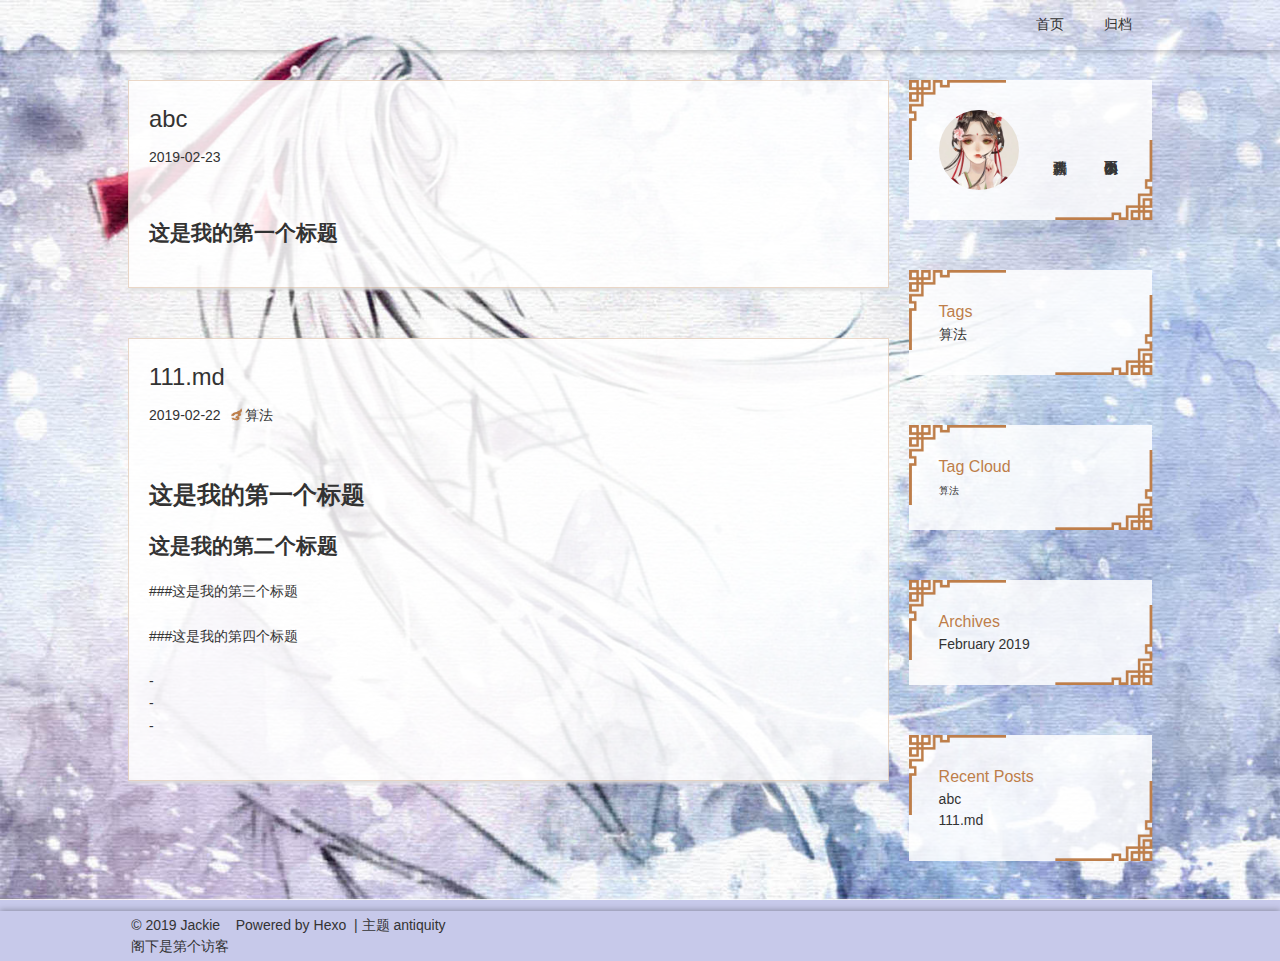
==== commit 89cfa228: "Site updated: 2019-02-23 19:47:35" ====
--- a/index.html
+++ b/index.html
@@ -137,11 +137,11 @@
     <img class="avatar" src="/images/default-avatar.jpeg" title="图片来自网络">
     <h3 class="avatar-name">
       
-        一路烟霞
+        新疆大盘鸡
       
     </h3>
     <p class="avatar-slogan">
-      特别耐撕的小前端，资深的打酱油攻城狮。
+      勿以饭小而不为
     </p>
   </div>
 </div>
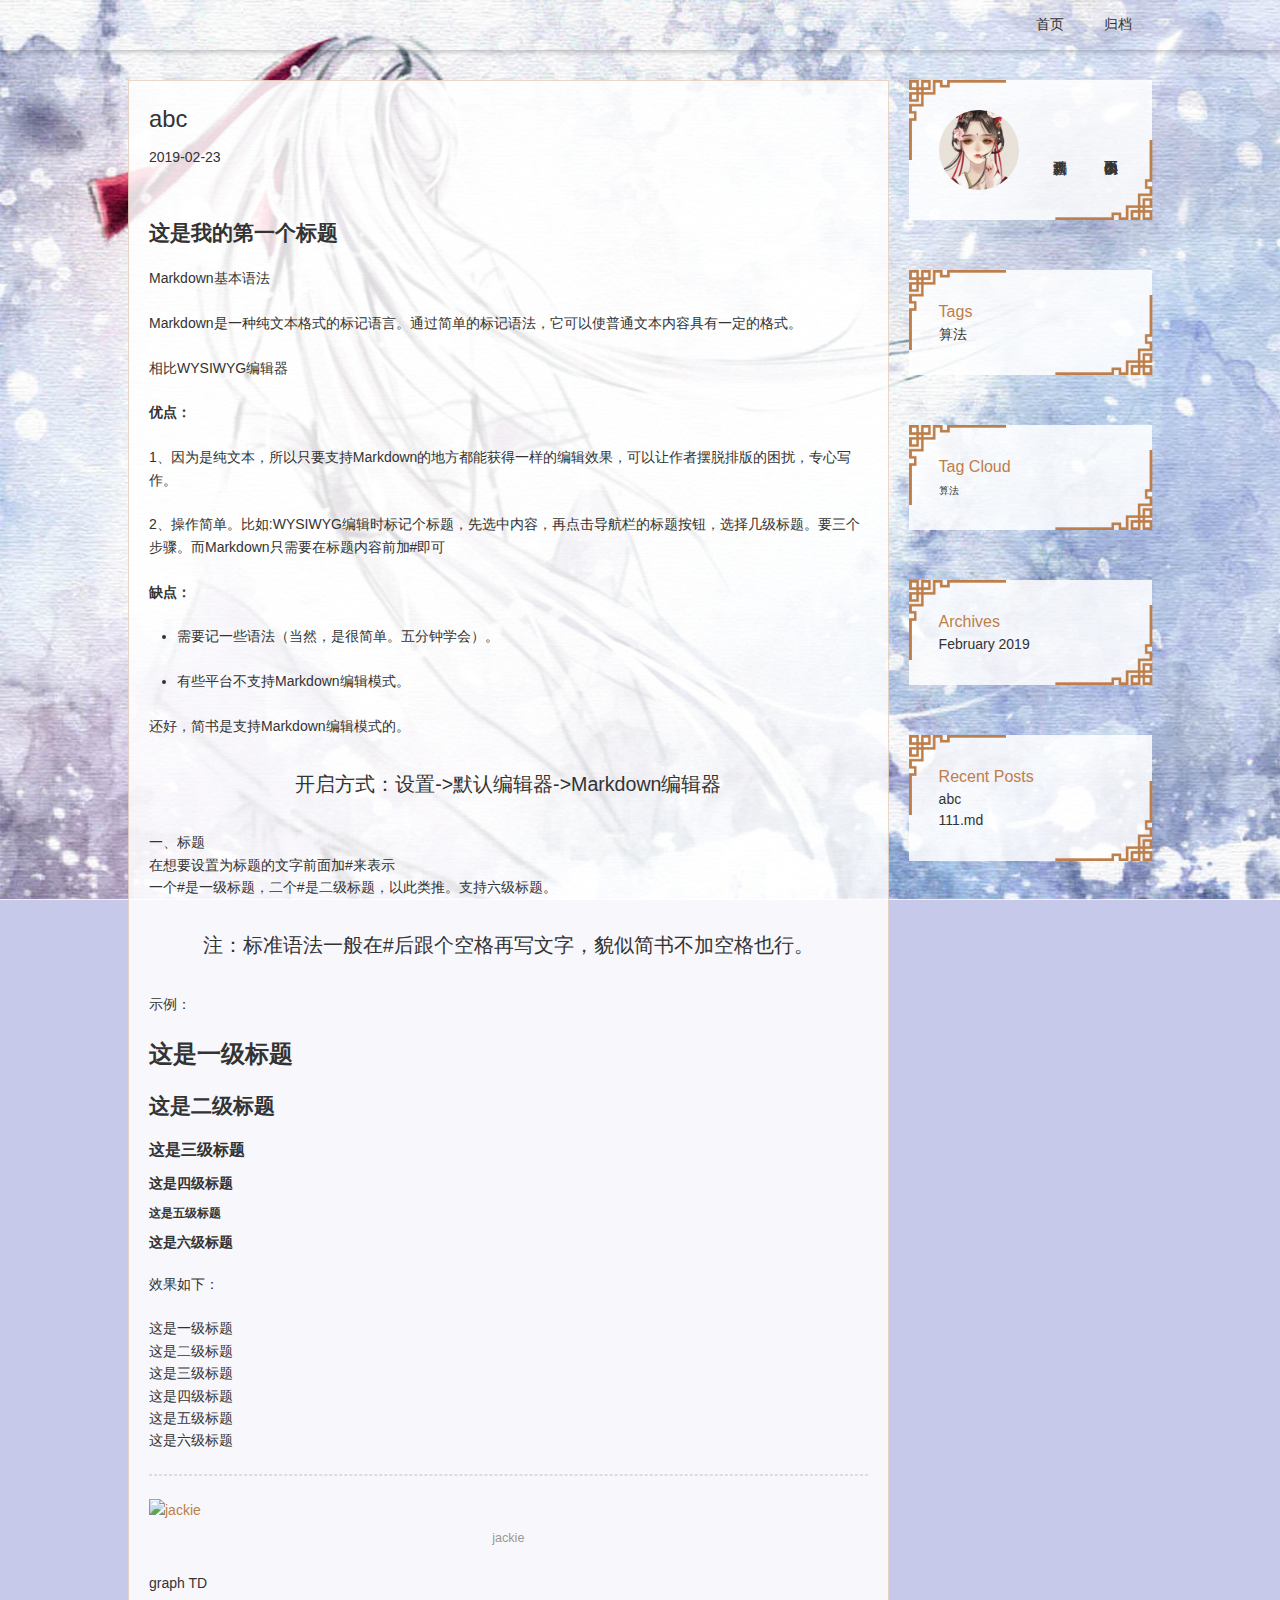
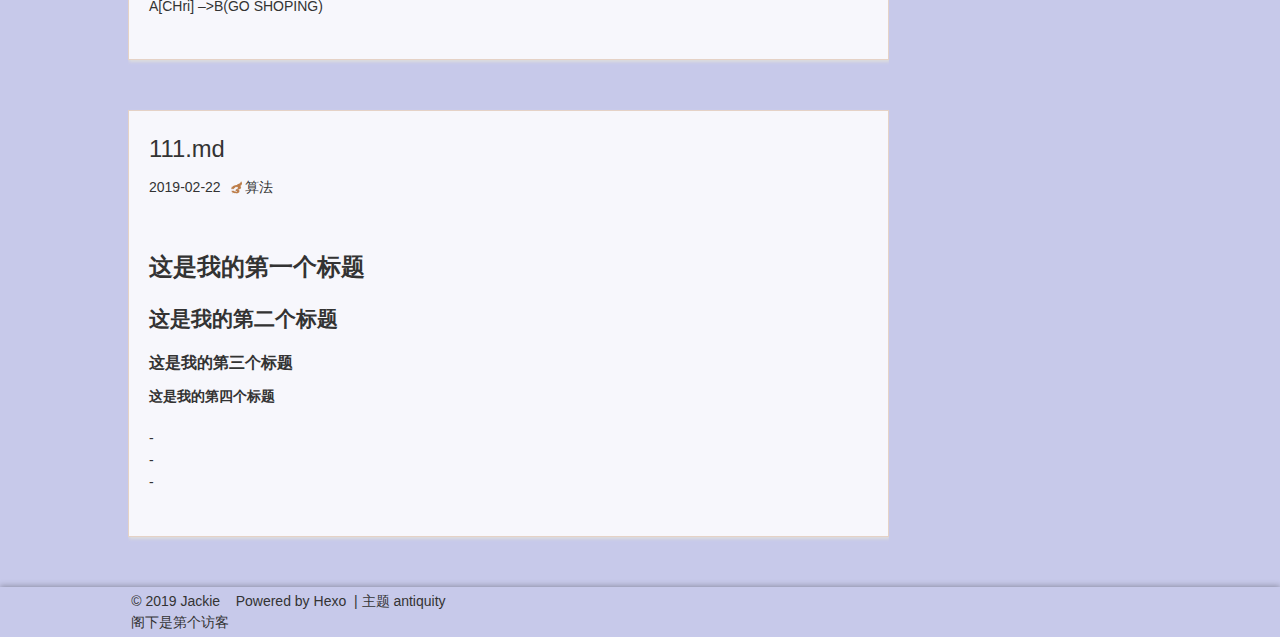
==== commit 5628615f: "Site updated: 2019-02-23 20:20:10" ====
--- a/index.html
+++ b/index.html
@@ -76,7 +76,34 @@
     
     <div class="article-content article-content-doorframe" itemprop="articleBody">
       
-        <h2 id="这是我的第一个标题"><a href="#这是我的第一个标题" class="headerlink" title="这是我的第一个标题"></a>这是我的第一个标题</h2>
+        <h2 id="这是我的第一个标题"><a href="#这是我的第一个标题" class="headerlink" title="这是我的第一个标题"></a>这是我的第一个标题</h2><p>Markdown基本语法</p>
+<p>Markdown是一种纯文本格式的标记语言。通过简单的标记语法，它可以使普通文本内容具有一定的格式。</p>
+<p>相比WYSIWYG编辑器</p>
+<p><strong>优点：</strong></p>
+<p>1、因为是纯文本，所以只要支持Markdown的地方都能获得一样的编辑效果，可以让作者摆脱排版的困扰，专心写作。</p>
+<p>2、操作简单。比如:WYSIWYG编辑时标记个标题，先选中内容，再点击导航栏的标题按钮，选择几级标题。要三个步骤。而Markdown只需要在标题内容前加#即可</p>
+<p><strong>缺点：</strong></p>
+<ul>
+<li><p>需要记一些语法（当然，是很简单。五分钟学会）。</p>
+</li>
+<li><p>有些平台不支持Markdown编辑模式。</p>
+</li>
+</ul>
+<p>还好，简书是支持Markdown编辑模式的。</p>
+<blockquote>
+<p>开启方式：设置-&gt;默认编辑器-&gt;Markdown编辑器</p>
+</blockquote>
+<p>一、标题<br>在想要设置为标题的文字前面加#来表示<br>一个#是一级标题，二个#是二级标题，以此类推。支持六级标题。</p>
+<blockquote>
+<p>注：标准语法一般在#后跟个空格再写文字，貌似简书不加空格也行。</p>
+</blockquote>
+<p>示例：</p>
+<h1 id="这是一级标题"><a href="#这是一级标题" class="headerlink" title="这是一级标题"></a>这是一级标题</h1><h2 id="这是二级标题"><a href="#这是二级标题" class="headerlink" title="这是二级标题"></a>这是二级标题</h2><h3 id="这是三级标题"><a href="#这是三级标题" class="headerlink" title="这是三级标题"></a>这是三级标题</h3><h4 id="这是四级标题"><a href="#这是四级标题" class="headerlink" title="这是四级标题"></a>这是四级标题</h4><h5 id="这是五级标题"><a href="#这是五级标题" class="headerlink" title="这是五级标题"></a>这是五级标题</h5><h6 id="这是六级标题"><a href="#这是六级标题" class="headerlink" title="这是六级标题"></a>这是六级标题</h6><p>效果如下：</p>
+<p>这是一级标题<br>这是二级标题<br>这是三级标题<br>这是四级标题<br>这是五级标题<br>这是六级标题</p>
+<hr>
+<p><img src="C:\Users\lenovo\Pictures" alt="jackie" title="个人照"></p>
+<p> graph TD<br>    A[CHri] –&gt;B(GO SHOPING)</p>
+
       
     </div>
     
@@ -113,9 +140,7 @@
     
     <div class="article-content article-content-doorframe" itemprop="articleBody">
       
-        <h1 id="这是我的第一个标题"><a href="#这是我的第一个标题" class="headerlink" title="这是我的第一个标题"></a>这是我的第一个标题</h1><h2 id="这是我的第二个标题"><a href="#这是我的第二个标题" class="headerlink" title="这是我的第二个标题"></a>这是我的第二个标题</h2><p>###这是我的第三个标题</p>
-<p>###这是我的第四个标题</p>
-<p>-<br>-<br>-</p>
+        <h1 id="这是我的第一个标题"><a href="#这是我的第一个标题" class="headerlink" title="这是我的第一个标题"></a>这是我的第一个标题</h1><h2 id="这是我的第二个标题"><a href="#这是我的第二个标题" class="headerlink" title="这是我的第二个标题"></a>这是我的第二个标题</h2><h3 id="这是我的第三个标题"><a href="#这是我的第三个标题" class="headerlink" title="这是我的第三个标题"></a>这是我的第三个标题</h3><h4 id="这是我的第四个标题"><a href="#这是我的第四个标题" class="headerlink" title="这是我的第四个标题"></a>这是我的第四个标题</h4><p>-<br>-<br>-</p>
 
       
     </div>
@@ -234,4 +259,5 @@
 </nav>    
   </div>
 </body>
-</html>+</html>
+<a href="https://github.com/you"><img width="149" height="149" src="https://github.blog/wp-content/uploads/2008/12/forkme_left_white_ffffff.png?resize=149%2C149" class="attachment-full size-full" alt="Fork me on GitHub" data-recalc-dims="1"></a>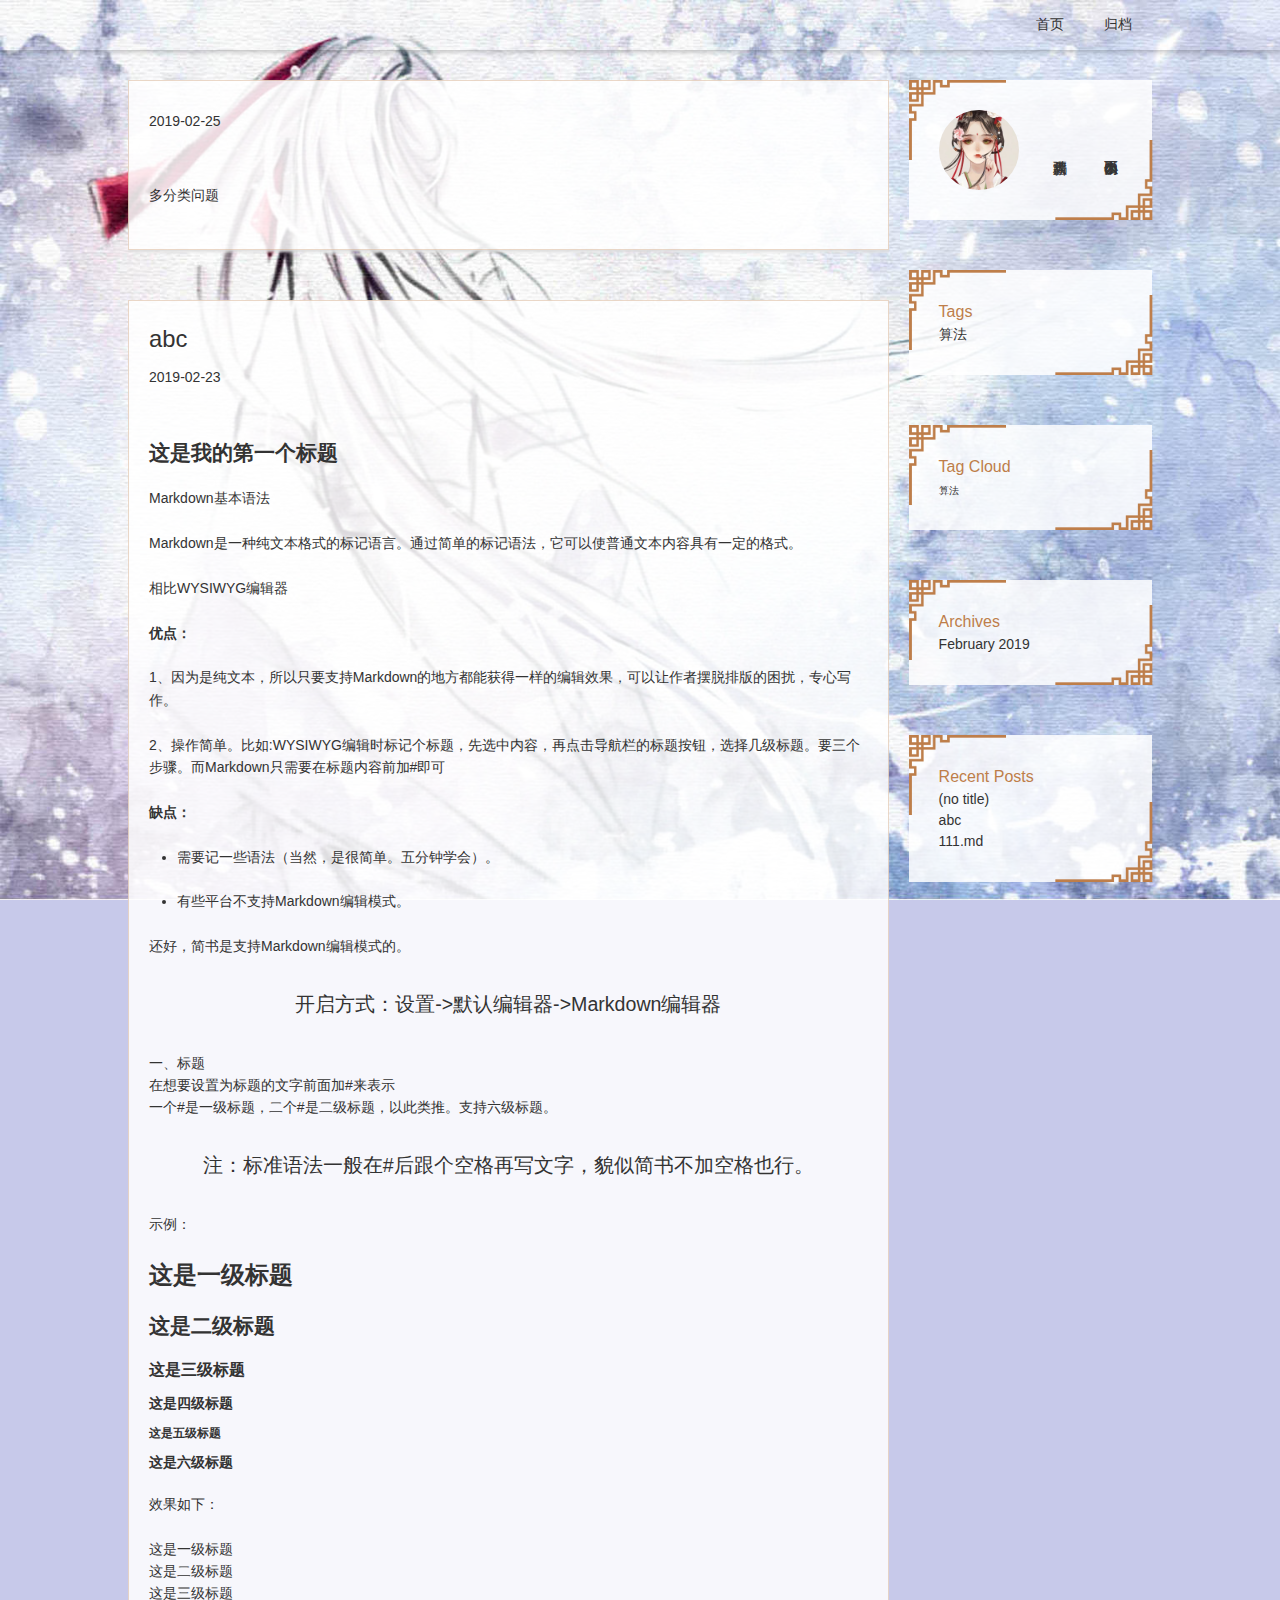
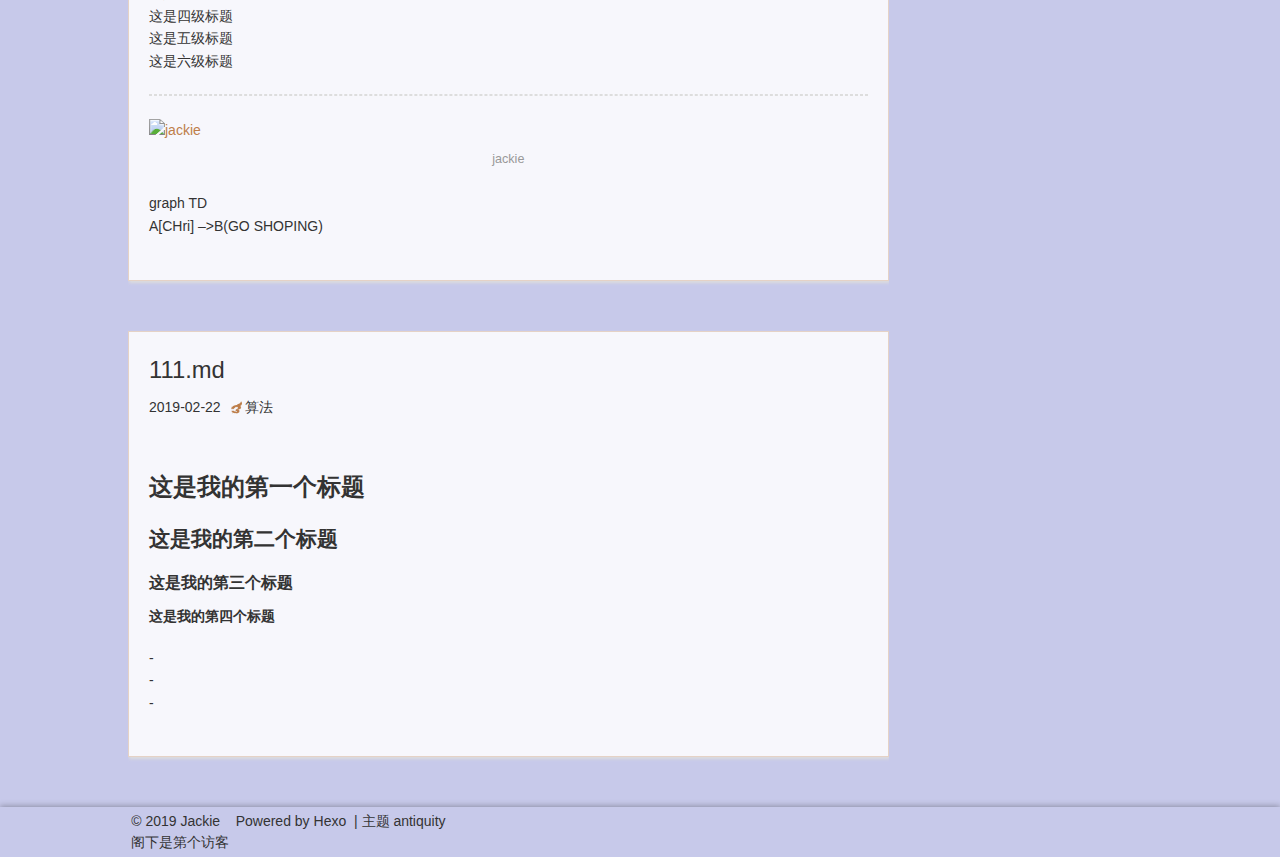
==== commit 17f007e5: "Site updated: 2019-02-25 15:09:54" ====
--- a/index.html
+++ b/index.html
@@ -50,6 +50,32 @@
 </header>
       <div id="middlecontent" title class="global-width sidebar-right">
         <section id="main">
+  
+    <article id="post-Untitled-1" class="article global-container article-type-post" itemscope itemprop="blogPost">
+  
+  <div class="article-meta">
+    <a href="/2019/02/25/Untitled-1/" class="article-date">
+  <time datetime="2019-02-25T01:45:02.974Z" itemprop="datePublished">2019-02-25</time>
+</a>
+    
+    
+  </div>
+  
+
+  <div class="article-inner">
+    
+    <div class="article-content article-content-doorframe" itemprop="articleBody">
+      
+        <p>多分类问题</p>
+
+      
+    </div>
+    
+  </div>
+  
+  
+</article>
+
   
     <article id="post-abc" class="article global-container article-type-post" itemscope itemprop="blogPost">
   
@@ -211,6 +237,10 @@
       <ul>
         
           <li>
+            <a href="/2019/02/25/Untitled-1/">(no title)</a>
+          </li>
+        
+          <li>
             <a href="/2019/02/23/abc/">abc</a>
           </li>
         
